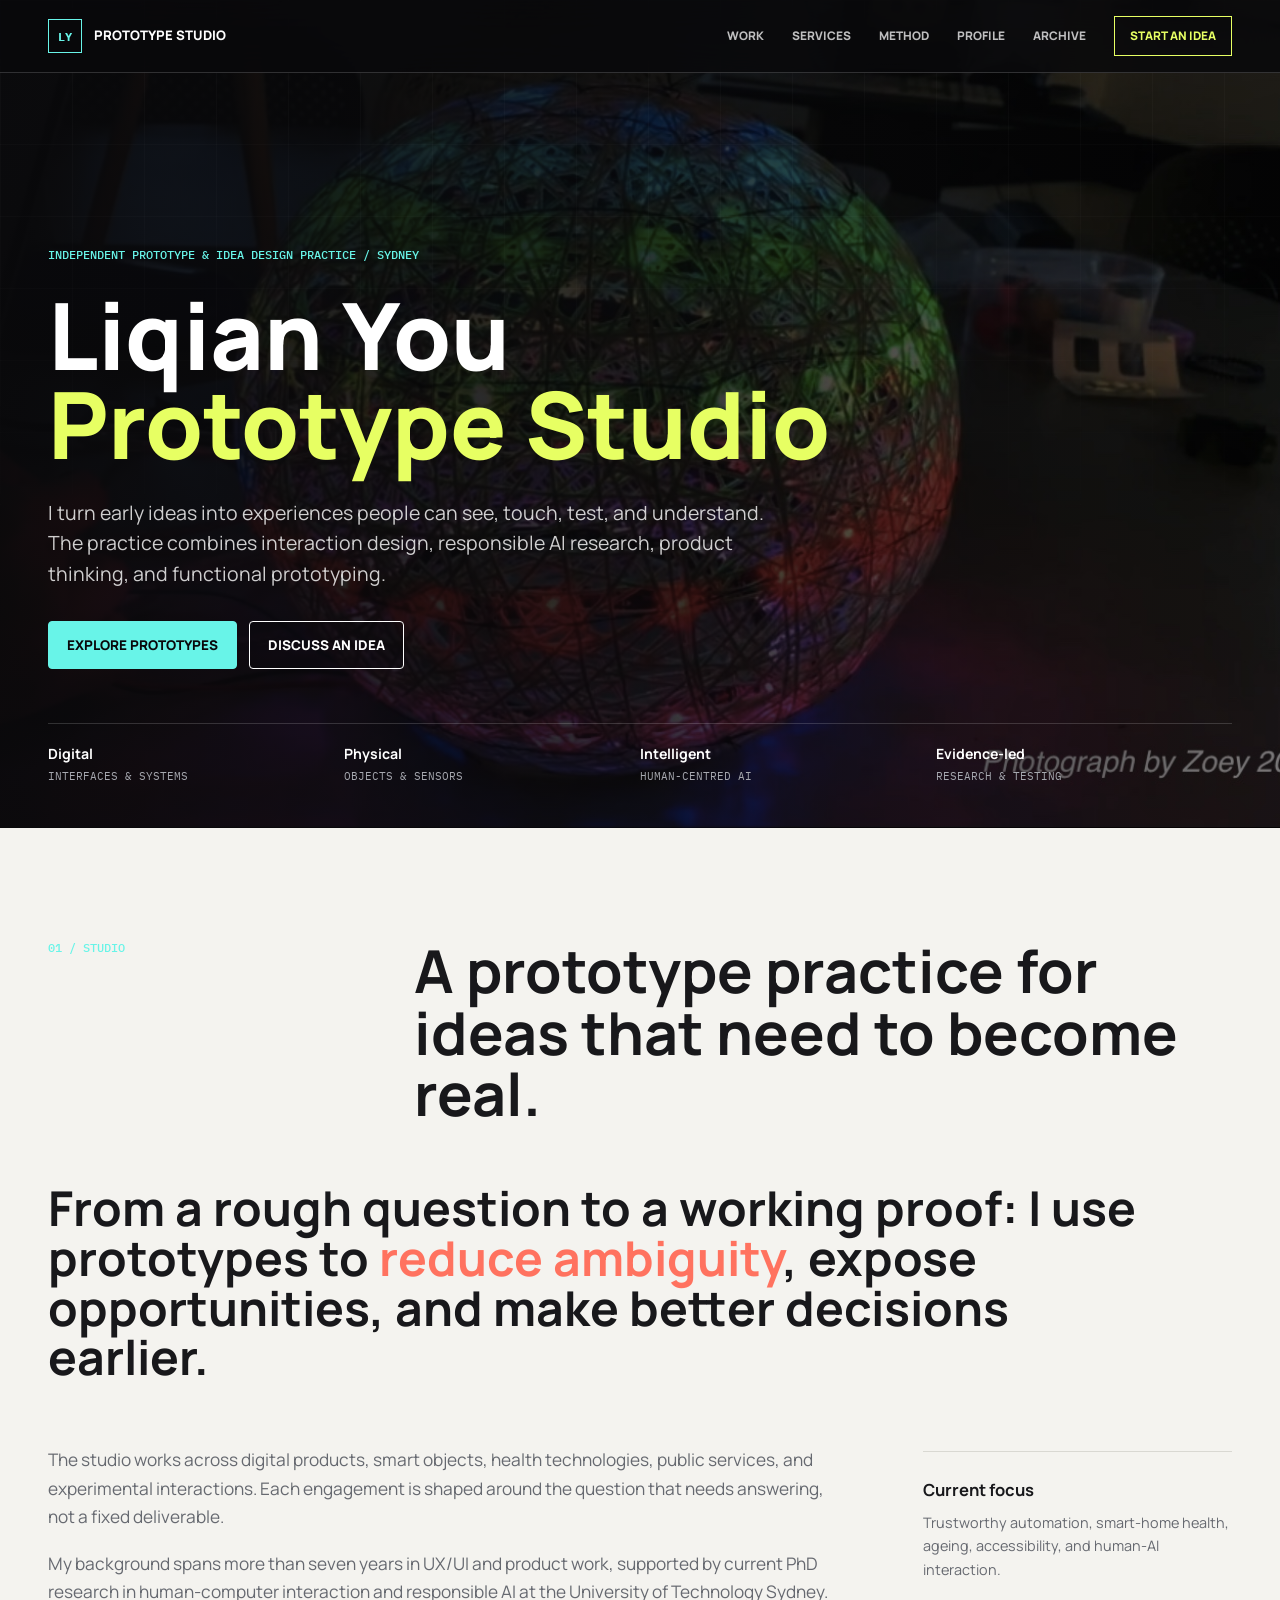
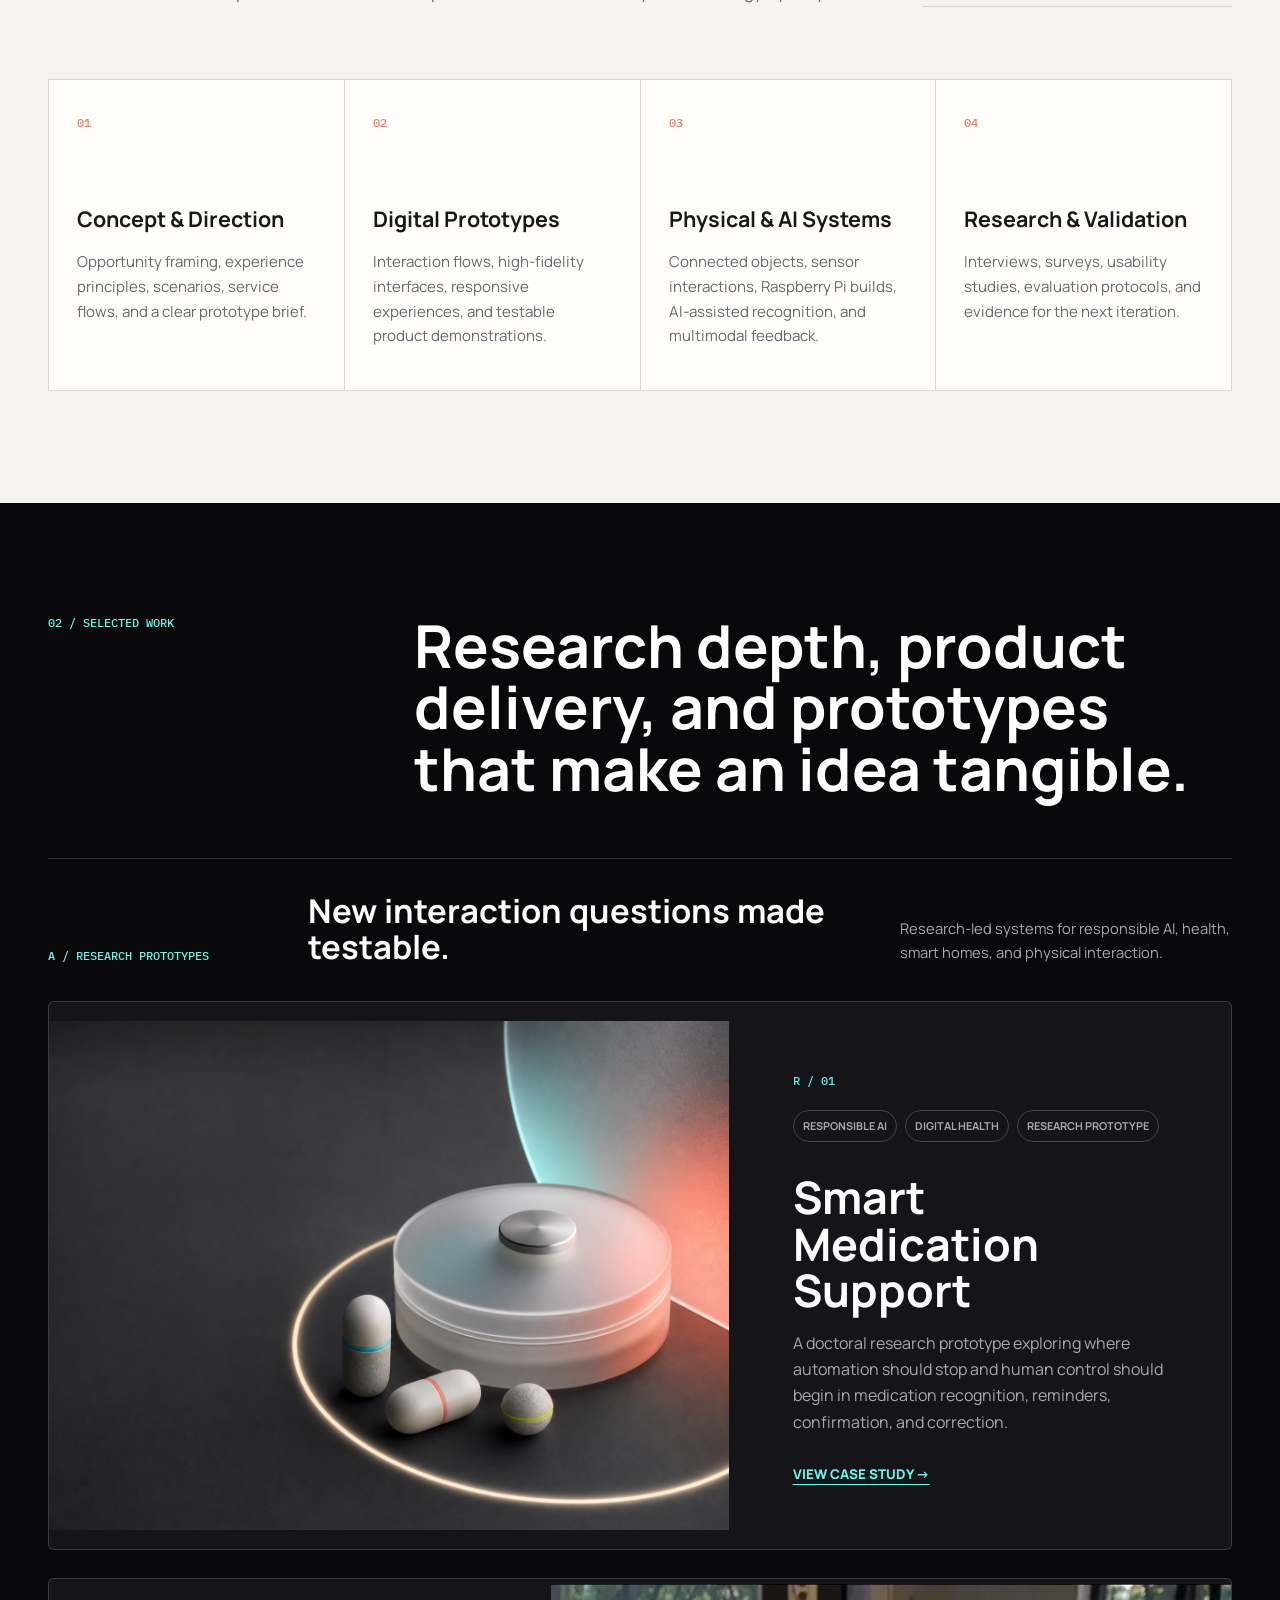
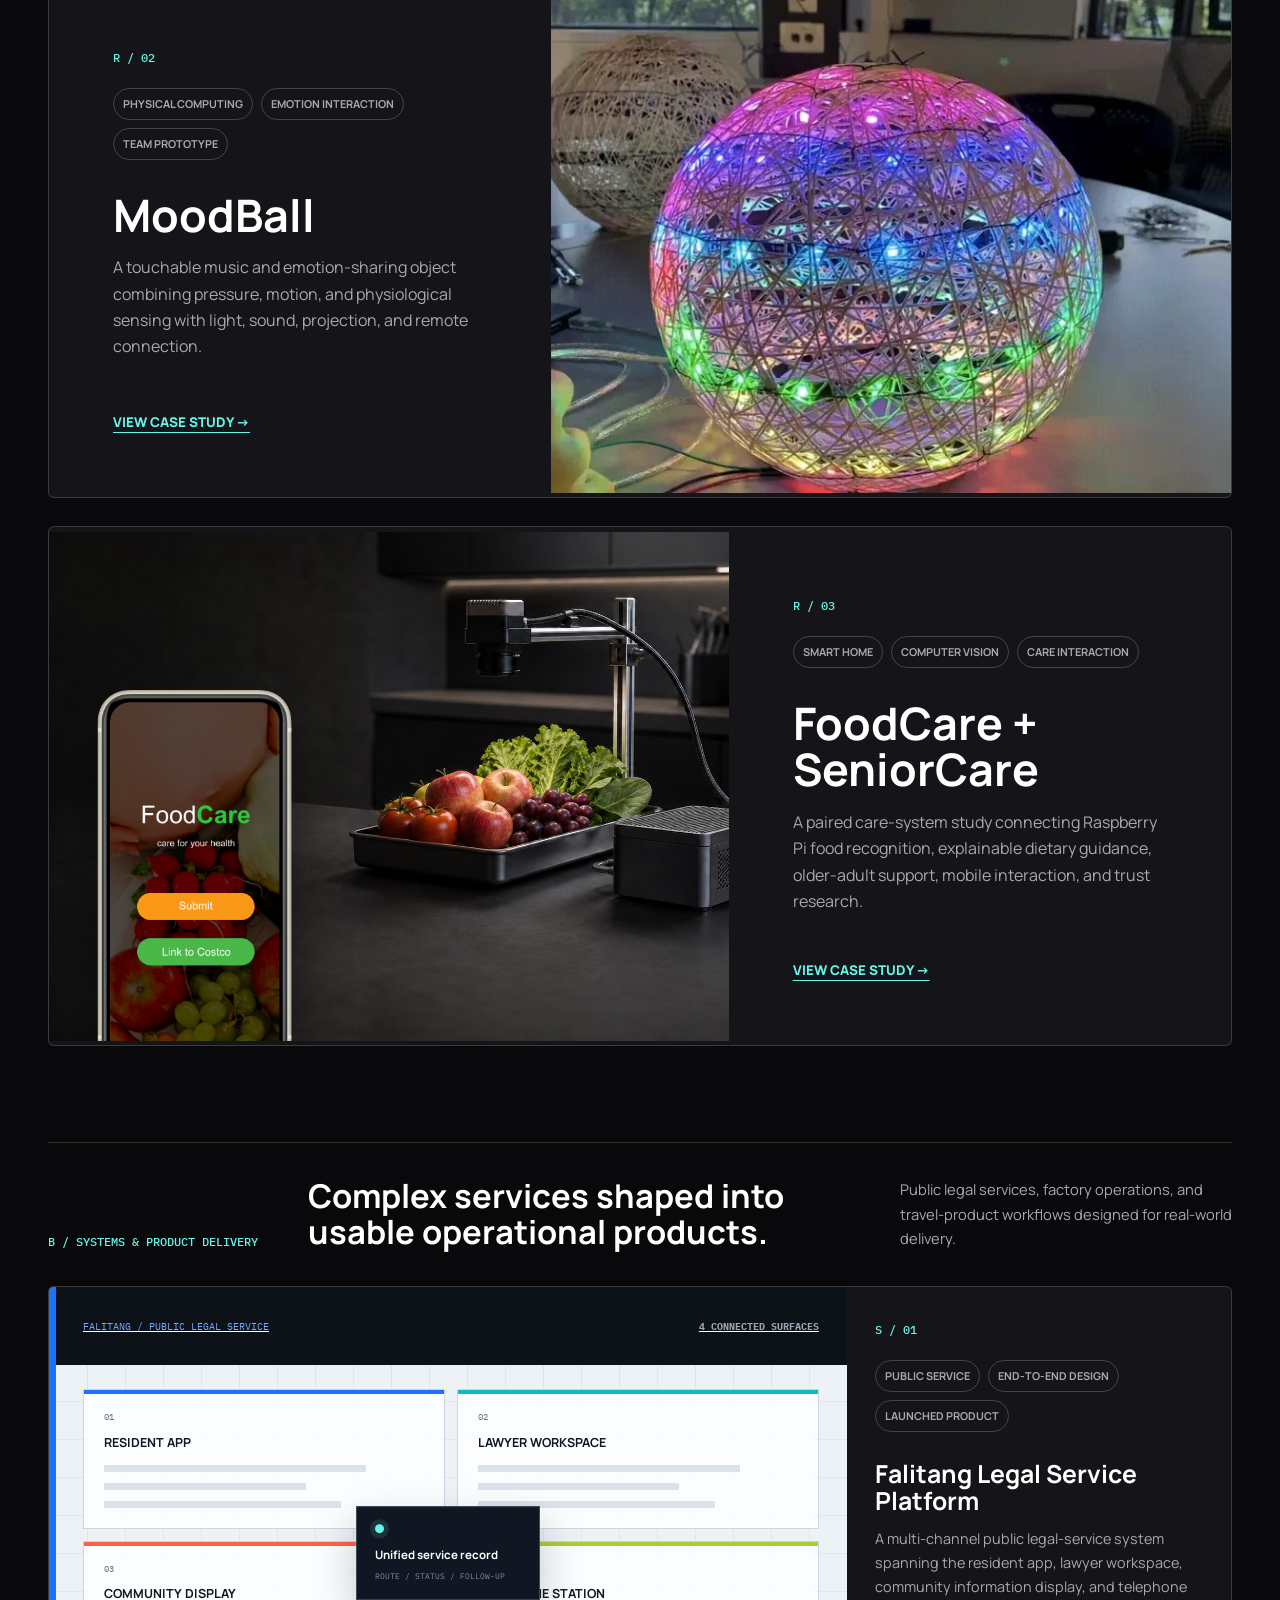
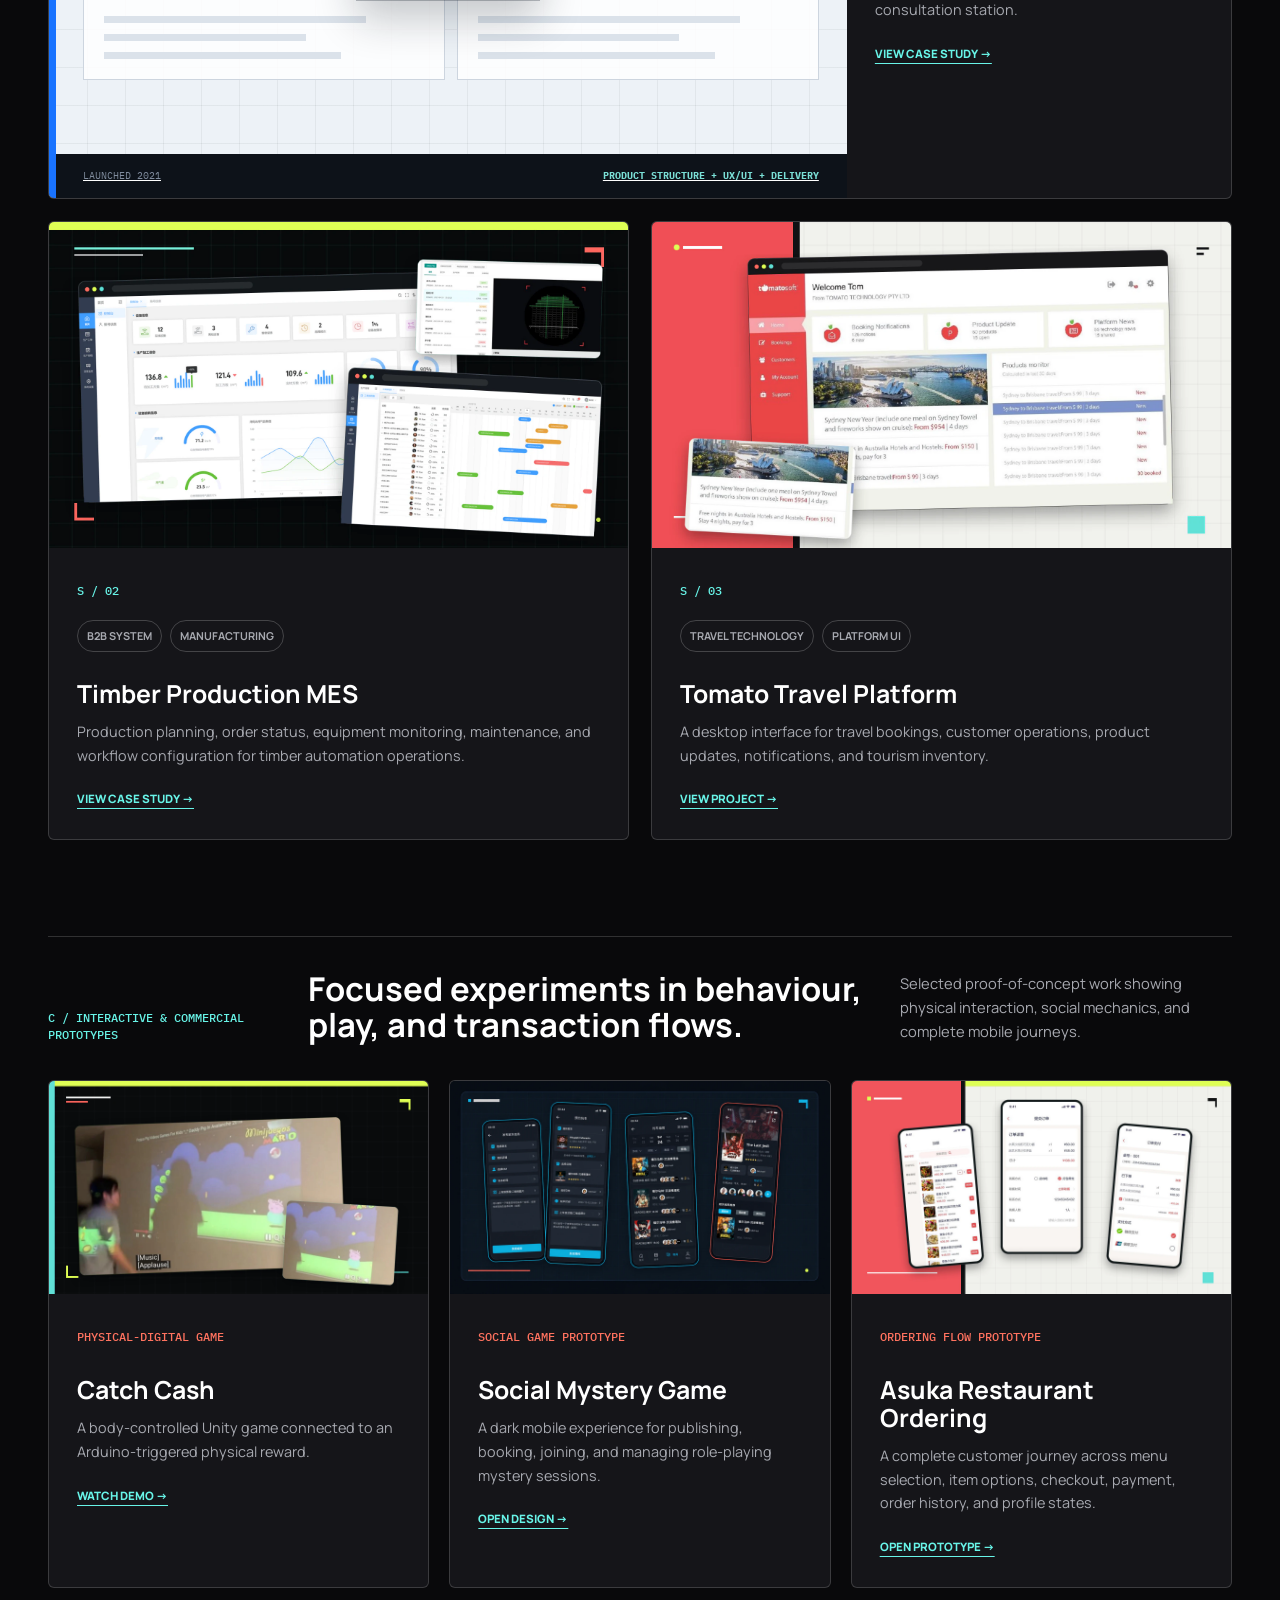
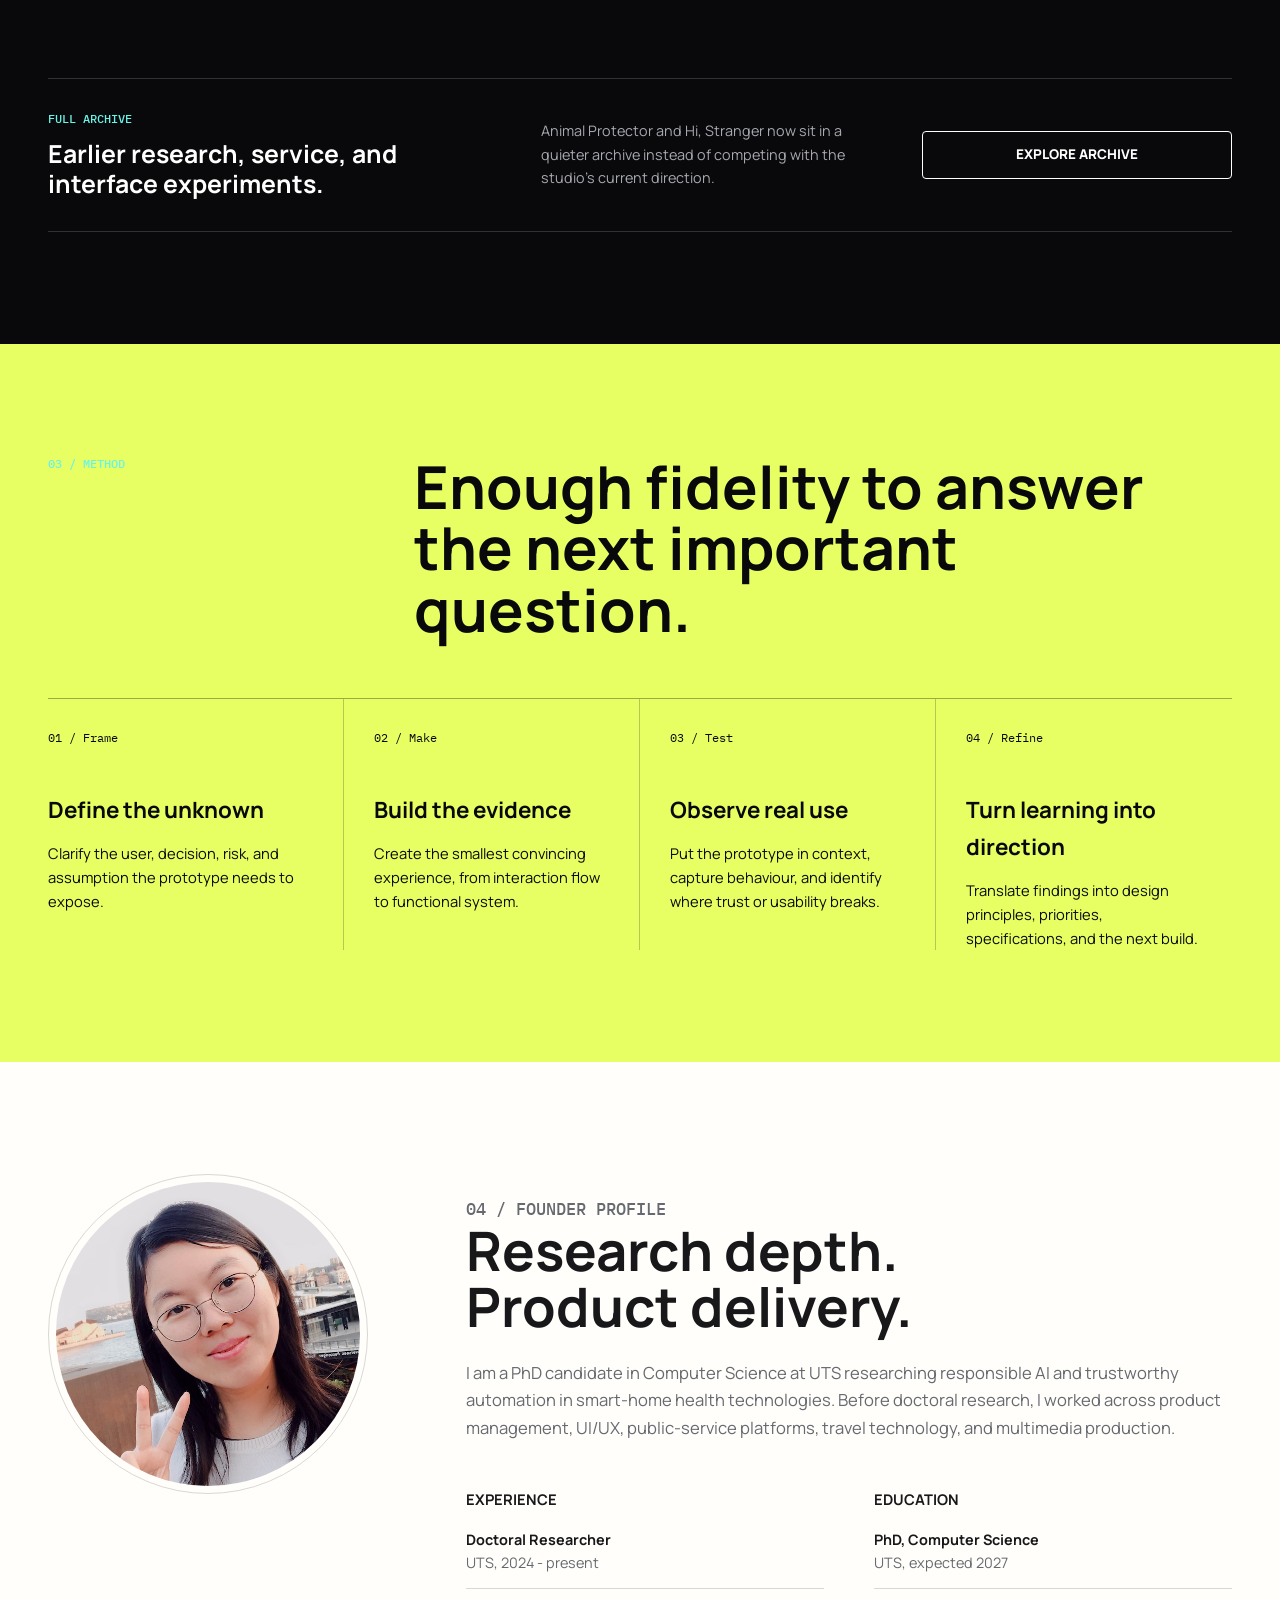
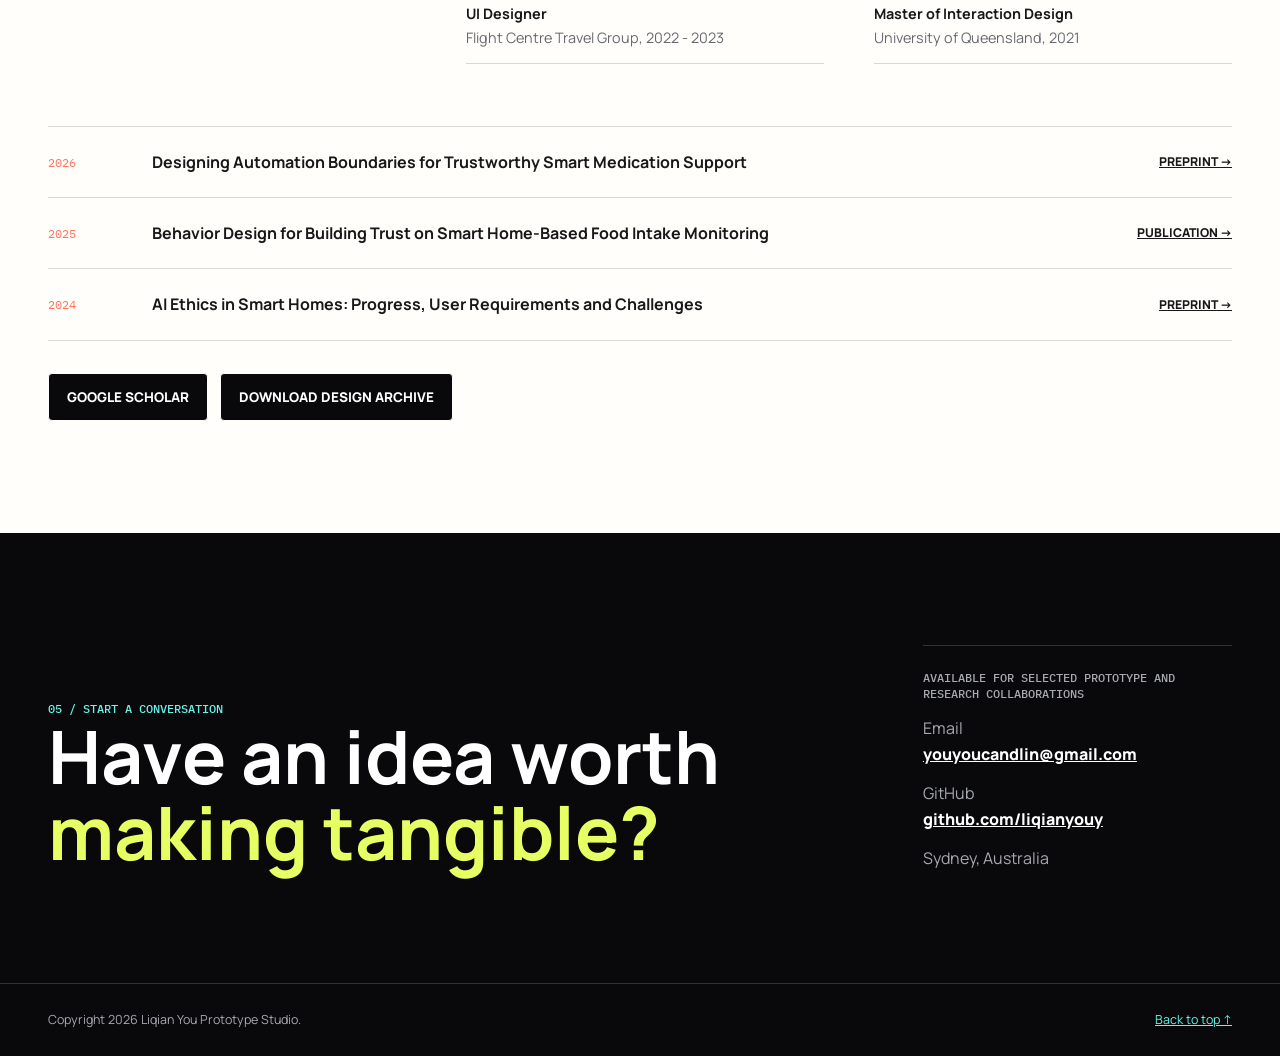
==== portfolio/index.html @ c46e82f2 "Refine Social Mystery mobile mockups" ====
<!doctype html>
<html lang="en">

<head>
    <meta charset="utf-8">
    <meta name="viewport" content="width=device-width, initial-scale=1">
    <meta name="description"
        content="Liqian You Prototype Studio turns early ideas into testable digital, physical, and AI-enabled experiences through research, interaction design, and functional prototyping.">
    <meta property="og:title" content="Liqian You Prototype Studio">
    <meta property="og:description"
        content="Independent prototype and idea design practice for digital products, smart objects, responsible AI, and human-centred systems.">
    <meta property="og:type" content="website">
    <meta property="og:image"
        content="https://liqianyouy.github.io/Homepage/portfolio/assets/images/moodball/hero.jpg">
    <link rel="canonical" href="https://liqianyouy.github.io/Homepage/portfolio/">
    <link rel="icon" href="assets/images/favicon-ly.png" type="image/png">
    <title>Liqian You Prototype Studio | Ideas Made Testable</title>
    <link rel="preconnect" href="https://fonts.googleapis.com">
    <link rel="preconnect" href="https://fonts.gstatic.com" crossorigin>
    <link
        href="https://fonts.googleapis.com/css2?family=IBM+Plex+Mono:wght@500&amp;family=Manrope:wght@400;600;700;800&amp;display=swap"
        rel="stylesheet">
    <link rel="stylesheet" href="assets/css/site.css">
</head>

<body>
    <a class="skip-link" href="#main-content">Skip to content</a>

    <nav class="site-nav" aria-label="Primary navigation">
        <div class="shell nav-inner">
            <a class="brand" href="#top" aria-label="Liqian You Prototype Studio home">
                <span class="brand-mark">LY</span>
                <span>Prototype Studio</span>
            </a>
            <div class="nav-links">
                <a href="#work">Work</a>
                <a href="#services">Services</a>
                <a href="#method">Method</a>
                <a href="#profile">Profile</a>
                <a href="archive/">Archive</a>
            </div>
            <a class="nav-cta" href="#contact">Start an idea</a>
        </div>
    </nav>

    <header class="studio-hero" id="top">
        <div class="shell hero-inner">
            <p class="mono-label">Independent prototype &amp; idea design practice / Sydney</p>
            <h1 class="hero-title">Liqian You<br><span>Prototype Studio</span></h1>
            <p class="hero-lede">
                I turn early ideas into experiences people can see, touch, test, and understand. The practice combines
                interaction design, responsible AI research, product thinking, and functional prototyping.
            </p>
            <div class="action-row">
                <a class="button button-primary" href="#work">Explore prototypes</a>
                <a class="button button-secondary" href="#contact">Discuss an idea</a>
            </div>
            <div class="hero-index" aria-label="Studio focus">
                <div>
                    <strong>Digital</strong>
                    <span>Interfaces &amp; systems</span>
                </div>
                <div>
                    <strong>Physical</strong>
                    <span>Objects &amp; sensors</span>
                </div>
                <div>
                    <strong>Intelligent</strong>
                    <span>Human-centred AI</span>
                </div>
                <div>
                    <strong>Evidence-led</strong>
                    <span>Research &amp; testing</span>
                </div>
            </div>
        </div>
    </header>

    <main id="main-content">
        <section class="section-band section-band--paper" id="services">
            <div class="shell">
                <div class="section-head">
                    <p class="section-index">01 / Studio</p>
                    <h2>A prototype practice for ideas that need to become real.</h2>
                </div>

                <p class="manifesto">
                    From a rough question to a working proof: I use prototypes to <em>reduce ambiguity</em>, expose
                    opportunities, and make better decisions earlier.
                </p>

                <div class="intro-grid">
                    <div class="intro-copy">
                        <p>
                            The studio works across digital products, smart objects, health technologies, public
                            services, and experimental interactions. Each engagement is shaped around the question that
                            needs answering, not a fixed deliverable.
                        </p>
                        <p>
                            My background spans more than seven years in UX/UI and product work, supported by current
                            PhD research in human-computer interaction and responsible AI at the University of
                            Technology Sydney.
                        </p>
                    </div>
                    <aside class="studio-note">
                        <strong>Current focus</strong>
                        <span>Trustworthy automation, smart-home health, ageing, accessibility, and human-AI
                            interaction.</span>
                    </aside>
                </div>

                <div class="service-grid">
                    <article>
                        <span class="project-number">01</span>
                        <h3>Concept &amp; Direction</h3>
                        <p>Opportunity framing, experience principles, scenarios, service flows, and a clear prototype
                            brief.</p>
                    </article>
                    <article>
                        <span class="project-number">02</span>
                        <h3>Digital Prototypes</h3>
                        <p>Interaction flows, high-fidelity interfaces, responsive experiences, and testable product
                            demonstrations.</p>
                    </article>
                    <article>
                        <span class="project-number">03</span>
                        <h3>Physical &amp; AI Systems</h3>
                        <p>Connected objects, sensor interactions, Raspberry Pi builds, AI-assisted recognition, and
                            multimodal feedback.</p>
                    </article>
                    <article>
                        <span class="project-number">04</span>
                        <h3>Research &amp; Validation</h3>
                        <p>Interviews, surveys, usability studies, evaluation protocols, and evidence for the next
                            iteration.</p>
                    </article>
                </div>
            </div>
        </section>

        <section class="section-band section-band--dark" id="work">
            <div class="shell">
                <div class="section-head">
                    <p class="section-index">02 / Selected work</p>
                    <h2>Research depth, product delivery, and prototypes that make an idea tangible.</h2>
                </div>

                <section class="work-collection" aria-labelledby="research-prototypes-title">
                    <div class="collection-head">
                        <p class="section-index">A / Research prototypes</p>
                        <h3 id="research-prototypes-title">New interaction questions made testable.</h3>
                        <p>Research-led systems for responsible AI, health, smart homes, and physical interaction.</p>
                    </div>

                    <div class="project-stack">
                        <article class="featured-project">
                            <div class="project-media">
                                <img src="assets/images/smart-medication/concept-cover.jpg"
                                    alt="Abstract concept visual for trustworthy medication support" loading="lazy"
                                    decoding="async">
                            </div>
                            <div class="project-copy">
                                <div>
                                    <span class="project-number">R / 01</span>
                                    <div class="project-tags">
                                        <span>Responsible AI</span>
                                        <span>Digital health</span>
                                        <span>Research prototype</span>
                                    </div>
                                    <h3>Smart Medication Support</h3>
                                    <p>
                                        A doctoral research prototype exploring where automation should stop and human
                                        control should begin in medication recognition, reminders, confirmation, and
                                        correction.
                                    </p>
                                </div>
                                <a class="text-link" href="projects/smart-medication/">View case study &rarr;</a>
                            </div>
                        </article>

                        <article class="featured-project">
                            <div class="project-media">
                                <picture>
                                    <source media="(prefers-reduced-motion: no-preference)"
                                        srcset="assets/images/moodball/hero-motion.webp" type="image/webp">
                                    <img src="assets/images/moodball/hero.jpg"
                                        alt="MoodBall physical prototype illuminated with coloured lights"
                                        loading="lazy" decoding="async">
                                </picture>
                            </div>
                            <div class="project-copy">
                                <div>
                                    <span class="project-number">R / 02</span>
                                    <div class="project-tags">
                                        <span>Physical computing</span>
                                        <span>Emotion interaction</span>
                                        <span>Team prototype</span>
                                    </div>
                                    <h3>MoodBall</h3>
                                    <p>
                                        A touchable music and emotion-sharing object combining pressure, motion, and
                                        physiological sensing with light, sound, projection, and remote connection.
                                    </p>
                                </div>
                                <a class="text-link" href="projects/moodball/">View case study &rarr;</a>
                            </div>
                        </article>

                        <article class="featured-project">
                            <div class="project-media project-media--foodcare">
                                <img class="project-cover" src="assets/images/foodcare/hero-banner.jpg"
                                    alt="FoodCare camera and produce-recognition prototype" loading="lazy"
                                    decoding="async">
                                <img class="project-ui-preview" src="assets/images/foodcare/mobile-prototype.png"
                                    alt="FoodCare mobile application interface" loading="lazy" decoding="async">
                            </div>
                            <div class="project-copy">
                                <div>
                                    <span class="project-number">R / 03</span>
                                    <div class="project-tags">
                                        <span>Smart home</span>
                                        <span>Computer vision</span>
                                        <span>Care interaction</span>
                                    </div>
                                    <h3>FoodCare + SeniorCare</h3>
                                    <p>
                                        A paired care-system study connecting Raspberry Pi food recognition,
                                        explainable dietary guidance, older-adult support, mobile interaction, and
                                        trust research.
                                    </p>
                                </div>
                                <a class="text-link" href="projects/foodcare/">View case study &rarr;</a>
                            </div>
                        </article>
                    </div>
                </section>

                <section class="work-collection" aria-labelledby="systems-title">
                    <div class="collection-head">
                        <p class="section-index">B / Systems &amp; product delivery</p>
                        <h3 id="systems-title">Complex services shaped into usable operational products.</h3>
                        <p>Public legal services, factory operations, and travel-product workflows designed for
                            real-world delivery.</p>
                    </div>

                    <div class="systems-grid">
                        <article class="system-card system-card--lead">
                            <a class="system-media" href="projects/falitang/">
                                <div class="falitang-cover-art" aria-hidden="true">
                                    <div class="falitang-cover-art__head">
                                        <span>FALITANG / PUBLIC LEGAL SERVICE</span>
                                        <strong>4 CONNECTED SURFACES</strong>
                                    </div>
                                    <div class="falitang-cover-art__hub">
                                        <i></i>
                                        <strong>Unified service record</strong>
                                        <span>ROUTE / STATUS / FOLLOW-UP</span>
                                    </div>
                                    <div class="falitang-cover-art__grid">
                                        <div><span>01</span><strong>Resident app</strong><i></i><i></i><i></i></div>
                                        <div><span>02</span><strong>Lawyer workspace</strong><i></i><i></i><i></i></div>
                                        <div><span>03</span><strong>Community display</strong><i></i><i></i><i></i>
                                        </div>
                                        <div><span>04</span><strong>Telephone station</strong><i></i><i></i><i></i>
                                        </div>
                                    </div>
                                    <div class="falitang-cover-art__foot">
                                        <span>LAUNCHED 2021</span>
                                        <strong>PRODUCT STRUCTURE + UX/UI + DELIVERY</strong>
                                    </div>
                                </div>
                            </a>
                            <div class="system-copy-block">
                                <span class="project-number">S / 01</span>
                                <div class="project-tags">
                                    <span>Public service</span>
                                    <span>End-to-end design</span>
                                    <span>Launched product</span>
                                </div>
                                <h4>Falitang Legal Service Platform</h4>
                                <p>
                                    A multi-channel public legal-service system spanning the resident app, lawyer
                                    workspace, community information display, and telephone consultation station.
                                </p>
                                <a class="text-link" href="projects/falitang/">View case study &rarr;</a>
                            </div>
                        </article>

                        <article class="system-card">
                            <a class="system-media" href="projects/mes/">
                                <img src="assets/images/projects/mes/cover.webp"
                                    alt="Timber manufacturing MES dashboard, equipment monitoring, and production scheduling interfaces"
                                    loading="lazy"
                                    decoding="async">
                            </a>
                            <div class="system-copy-block">
                                <span class="project-number">S / 02</span>
                                <div class="project-tags">
                                    <span>B2B system</span>
                                    <span>Manufacturing</span>
                                </div>
                                <h4>Timber Production MES</h4>
                                <p>Production planning, order status, equipment monitoring, maintenance, and workflow
                                    configuration for timber automation operations.</p>
                                <a class="text-link" href="projects/mes/">View case study &rarr;</a>
                            </div>
                        </article>

                        <article class="system-card">
                            <a class="system-media" href="projects/tomato-travel/">
                                <img src="assets/images/projects/tomato-travel/cover.webp"
                                    alt="Tomato Travel booking and product operations dashboard arranged in a desktop browser composition"
                                    loading="lazy"
                                    decoding="async">
                            </a>
                            <div class="system-copy-block">
                                <span class="project-number">S / 03</span>
                                <div class="project-tags">
                                    <span>Travel technology</span>
                                    <span>Platform UI</span>
                                </div>
                                <h4>Tomato Travel Platform</h4>
                                <p>A desktop interface for travel bookings, customer operations, product updates,
                                    notifications, and tourism inventory.</p>
                                <a class="text-link" href="projects/tomato-travel/">View project &rarr;</a>
                            </div>
                        </article>
                    </div>
                </section>

                <section class="work-collection" aria-labelledby="interactive-title">
                    <div class="collection-head">
                        <p class="section-index">C / Interactive &amp; commercial prototypes</p>
                        <h3 id="interactive-title">Focused experiments in behaviour, play, and transaction flows.</h3>
                        <p>Selected proof-of-concept work showing physical interaction, social mechanics, and complete
                            mobile journeys.</p>
                    </div>

                    <div class="prototype-grid">
                        <article class="prototype-card">
                            <a class="prototype-media" href="https://www.youtube.com/watch?v=dLix0WGiJeo">
                                <img src="assets/images/projects/catch-cash/cover.webp"
                                    alt="A participant controlling the Catch Cash Unity game, paired with a close view of the gameplay"
                                    loading="lazy" decoding="async">
                            </a>
                            <div class="prototype-copy">
                                <span class="archive-type">Physical-digital game</span>
                                <h4>Catch Cash</h4>
                                <p>A body-controlled Unity game connected to an Arduino-triggered physical reward.</p>
                                <a class="text-link" href="https://www.youtube.com/watch?v=dLix0WGiJeo">Watch demo
                                    &rarr;</a>
                            </div>
                        </article>

                        <article class="prototype-card">
                            <a class="prototype-media"
                                href="https://www.figma.com/design/D6zEKKLCxQsrzvKYmE5o3z/%E5%89%A7%E6%9C%AC%E6%9D%80">
                                <img src="assets/images/projects/social-mystery/cover-v2.webp"
                                    alt="Four consistently proportioned Social Mystery Game mobile screens for publishing, booking, browsing, and viewing sessions"
                                    loading="lazy" decoding="async">
                            </a>
                            <div class="prototype-copy">
                                <span class="archive-type">Social game prototype</span>
                                <h4>Social Mystery Game</h4>
                                <p>A dark mobile experience for publishing, booking, joining, and managing
                                    role-playing mystery sessions.</p>
                                <a class="text-link"
                                    href="https://www.figma.com/design/D6zEKKLCxQsrzvKYmE5o3z/%E5%89%A7%E6%9C%AC%E6%9D%80">Open
                                    design &rarr;</a>
                            </div>
                        </article>

                        <article class="prototype-card">
                            <a class="prototype-media"
                                href="https://www.figma.com/proto/7NrC0nYaoL0v9V8Sfgbuim/Asuka--Copy-?node-id=0-1">
                                <img src="assets/images/projects/asuka/cover.webp"
                                    alt="Asuka restaurant mobile journey across menu selection, checkout, and payment"
                                    loading="lazy" decoding="async">
                            </a>
                            <div class="prototype-copy">
                                <span class="archive-type">Ordering flow prototype</span>
                                <h4>Asuka Restaurant Ordering</h4>
                                <p>A complete customer journey across menu selection, item options, checkout, payment,
                                    order history, and profile states.</p>
                                <a class="text-link"
                                    href="https://www.figma.com/proto/7NrC0nYaoL0v9V8Sfgbuim/Asuka--Copy-?node-id=0-1">Open
                                    prototype &rarr;</a>
                            </div>
                        </article>
                    </div>
                </section>

                <div class="archive-callout">
                    <div>
                        <p class="section-index">Full archive</p>
                        <h3>Earlier research, service, and interface experiments.</h3>
                    </div>
                    <p>Animal Protector and Hi, Stranger now sit in a quieter archive instead of competing with the
                        studio's current direction.</p>
                    <a class="button button-secondary" href="archive/">Explore archive</a>
                </div>
            </div>
        </section>

        <section class="section-band section-band--acid" id="method">
            <div class="shell">
                <div class="section-head">
                    <p class="section-index">03 / Method</p>
                    <h2>Enough fidelity to answer the next important question.</h2>
                </div>

                <div class="process-grid">
                    <article>
                        <span>01 / Frame</span>
                        <h3>Define the unknown</h3>
                        <p>Clarify the user, decision, risk, and assumption the prototype needs to expose.</p>
                    </article>
                    <article>
                        <span>02 / Make</span>
                        <h3>Build the evidence</h3>
                        <p>Create the smallest convincing experience, from interaction flow to functional system.</p>
                    </article>
                    <article>
                        <span>03 / Test</span>
                        <h3>Observe real use</h3>
                        <p>Put the prototype in context, capture behaviour, and identify where trust or usability
                            breaks.</p>
                    </article>
                    <article>
                        <span>04 / Refine</span>
                        <h3>Turn learning into direction</h3>
                        <p>Translate findings into design principles, priorities, specifications, and the next build.</p>
                    </article>
                </div>
            </div>
        </section>

        <section class="section-band section-band--white" id="profile">
            <div class="shell">
                <div class="profile-grid">
                    <a class="profile-portrait" href="https://hcai-lab.org/team.html"
                        aria-label="View Liqian You on the HCAI Lab team page">
                        <img src="assets/images/portrait-lab.jpg" alt="Portrait of Liqian You" loading="lazy"
                            decoding="async">
                    </a>
                    <div class="profile-copy">
                        <p class="section-index">04 / Founder profile</p>
                        <h2>Research depth.<br>Product delivery.</h2>
                        <p>
                            I am a PhD candidate in Computer Science at UTS researching responsible AI and trustworthy
                            automation in smart-home health technologies. Before doctoral research, I worked across
                            product management, UI/UX, public-service platforms, travel technology, and multimedia
                            production.
                        </p>

                        <div class="profile-lists">
                            <div>
                                <h3>Experience</h3>
                                <ul>
                                    <li><strong>Doctoral Researcher</strong>UTS, 2024 - present</li>
                                    <li><strong>UI Designer</strong>Flight Centre Travel Group, 2022 - 2023</li>
                                </ul>
                            </div>
                            <div>
                                <h3>Education</h3>
                                <ul>
                                    <li><strong>PhD, Computer Science</strong>UTS, expected 2027</li>
                                    <li><strong>Master of Interaction Design</strong>University of Queensland, 2021</li>
                                </ul>
                            </div>
                        </div>
                    </div>
                </div>

                <div class="publication-strip" aria-label="Selected research outputs">
                    <article>
                        <span>2026</span>
                        <h3>Designing Automation Boundaries for Trustworthy Smart Medication Support</h3>
                        <a href="https://arxiv.org/abs/2606.28777">Preprint &rarr;</a>
                    </article>
                    <article>
                        <span>2025</span>
                        <h3>Behavior Design for Building Trust on Smart Home-Based Food Intake Monitoring</h3>
                        <a href="https://doi.org/10.1007/978-3-031-99965-9_3">Publication &rarr;</a>
                    </article>
                    <article>
                        <span>2024</span>
                        <h3>AI Ethics in Smart Homes: Progress, User Requirements and Challenges</h3>
                        <a href="https://arxiv.org/abs/2412.09813">Preprint &rarr;</a>
                    </article>
                </div>

                <div class="action-row">
                    <a class="button button-dark"
                        href="https://scholar.google.com.au/citations?user=iT1f0F8AAAAJ">Google Scholar</a>
                    <a class="button button-dark" href="assets/documents/design-archive.pdf">Download design archive</a>
                </div>
            </div>
        </section>

        <section class="section-band contact-band" id="contact">
            <div class="shell contact-grid">
                <div>
                    <p class="section-index">05 / Start a conversation</p>
                    <h2 class="contact-title">Have an idea worth <span>making tangible?</span></h2>
                </div>
                <div class="contact-details">
                    <p class="status-label">Available for selected prototype and research collaborations</p>
                    <p>Email<br><a href="mailto:youyoucandlin@gmail.com">youyoucandlin@gmail.com</a></p>
                    <p>GitHub<br><a href="https://github.com/liqianyouy">github.com/liqianyouy</a></p>
                    <p>Sydney, Australia</p>
                </div>
            </div>
        </section>
    </main>

    <footer class="site-footer">
        <div class="shell footer-inner">
            <p>Copyright 2026 Liqian You Prototype Studio.</p>
            <a href="#top">Back to top &uarr;</a>
        </div>
    </footer>
</body>

</html>
---- portfolio/assets/css/site.css ----
:root {
    --ink: #09090b;
    --ink-soft: #151519;
    --paper: #f4f3ef;
    --paper-bright: #fffefa;
    --white: #ffffff;
    --text: #18181b;
    --muted: #666970;
    --muted-dark: #a7a9b0;
    --line: #d9d8d2;
    --line-dark: rgba(255, 255, 255, 0.16);
    --cyan: #68f4e8;
    --acid: #e7ff63;
    --coral: #ff725f;
    --content: 1280px;
}

* {
    box-sizing: border-box;
}

html {
    scroll-behavior: smooth;
}

body {
    margin: 0;
    color: var(--text);
    background: var(--paper);
    font-family: "Manrope", Arial, sans-serif;
    font-size: 16px;
    line-height: 1.65;
}

body.project-body {
    background: var(--ink);
}

img,
video,
iframe {
    display: block;
    max-width: 100%;
}

img {
    height: auto;
}

a {
    color: inherit;
}

button,
input,
textarea {
    font: inherit;
}

::selection {
    color: var(--ink);
    background: var(--cyan);
}

.skip-link {
    position: fixed;
    top: -64px;
    left: 20px;
    z-index: 100;
    padding: 11px 16px;
    color: var(--ink);
    background: var(--acid);
    font-weight: 800;
    text-decoration: none;
}

.skip-link:focus {
    top: 16px;
}

.shell {
    width: min(var(--content), calc(100% - 96px));
    margin: 0 auto;
}

.site-nav {
    position: fixed;
    top: 0;
    left: 0;
    z-index: 30;
    width: 100%;
    color: var(--white);
    background: rgba(9, 9, 11, 0.84);
    border-bottom: 1px solid var(--line-dark);
    backdrop-filter: blur(18px);
}

.nav-inner {
    display: flex;
    align-items: center;
    justify-content: space-between;
    gap: 28px;
    min-height: 72px;
}

.brand {
    display: inline-flex;
    align-items: center;
    gap: 12px;
    flex: 0 0 auto;
    color: var(--white);
    font-size: 0.82rem;
    font-weight: 800;
    text-decoration: none;
    text-transform: uppercase;
}

.brand-mark {
    display: grid;
    place-items: center;
    width: 34px;
    height: 34px;
    border: 1px solid var(--cyan);
    color: var(--cyan);
    font-family: "IBM Plex Mono", monospace;
    font-size: 0.72rem;
}

.nav-links {
    display: flex;
    align-items: center;
    justify-content: center;
    gap: 28px;
    margin-left: auto;
}

.nav-links a,
.nav-cta {
    color: rgba(255, 255, 255, 0.74);
    font-size: 0.74rem;
    font-weight: 800;
    text-decoration: none;
    text-transform: uppercase;
}

.nav-links a:hover,
.nav-links a:focus-visible {
    color: var(--cyan);
}

.nav-cta {
    display: inline-flex;
    align-items: center;
    justify-content: center;
    min-height: 40px;
    padding: 9px 15px;
    border: 1px solid var(--acid);
    color: var(--acid);
}

.nav-cta:hover,
.nav-cta:focus-visible {
    color: var(--ink);
    background: var(--acid);
}

.studio-hero,
.case-hero {
    position: relative;
    isolation: isolate;
    overflow: hidden;
    color: var(--white);
    background-color: var(--ink);
    background-position: center;
    background-size: cover;
}

.studio-hero {
    min-height: 92svh;
    background-image:
        linear-gradient(90deg, rgba(9, 9, 11, 0.94) 0%, rgba(9, 9, 11, 0.72) 48%, rgba(9, 9, 11, 0.22) 100%),
        url("../images/moodball/hero.jpg");
}

.studio-hero::after,
.case-hero::after {
    position: absolute;
    inset: 0;
    z-index: -1;
    background-image:
        linear-gradient(rgba(255, 255, 255, 0.055) 1px, transparent 1px),
        linear-gradient(90deg, rgba(255, 255, 255, 0.055) 1px, transparent 1px);
    background-size: 72px 72px;
    content: "";
    mask-image: linear-gradient(to bottom, rgba(0, 0, 0, 0.5), transparent 76%);
}

.hero-inner {
    display: flex;
    flex-direction: column;
    justify-content: flex-end;
    min-height: 92svh;
    padding-top: 140px;
    padding-bottom: 42px;
}

.mono-label,
.section-index,
.project-number,
.case-kicker,
.case-meta dt,
.caption,
.status-label,
.archive-type {
    margin: 0;
    font-family: "IBM Plex Mono", monospace;
    font-size: 0.74rem;
    font-weight: 500;
    line-height: 1.4;
    text-transform: uppercase;
}

.mono-label,
.section-index,
.case-kicker {
    color: var(--cyan);
}

.hero-title {
    max-width: 980px;
    margin: 26px 0 0;
    font-size: 5.8rem;
    font-weight: 800;
    line-height: 0.96;
}

.hero-title span {
    color: var(--acid);
}

.hero-lede {
    max-width: 720px;
    margin: 30px 0 0;
    color: rgba(255, 255, 255, 0.8);
    font-size: 1.22rem;
    line-height: 1.55;
}

.action-row {
    display: flex;
    flex-wrap: wrap;
    gap: 12px;
    margin-top: 32px;
}

.button {
    display: inline-flex;
    align-items: center;
    justify-content: center;
    min-height: 48px;
    padding: 11px 18px;
    border: 1px solid currentColor;
    border-radius: 4px;
    font-size: 0.84rem;
    font-weight: 800;
    text-decoration: none;
    text-transform: uppercase;
    transition: color 160ms ease, background 160ms ease, transform 160ms ease;
}

.button:hover,
.button:focus-visible {
    transform: translateY(-2px);
}

.button-primary {
    border-color: var(--cyan);
    color: var(--ink);
    background: var(--cyan);
}

.button-secondary {
    color: var(--white);
    background: rgba(9, 9, 11, 0.38);
}

.button-dark {
    color: var(--white);
    background: var(--ink);
}

.button-acid {
    border-color: var(--acid);
    color: var(--ink);
    background: var(--acid);
}

.hero-index {
    display: grid;
    grid-template-columns: repeat(4, minmax(0, 1fr));
    margin-top: 54px;
    border-top: 1px solid var(--line-dark);
}

.hero-index div {
    min-width: 0;
    padding: 18px 20px 0 0;
}

.hero-index strong,
.hero-index span {
    display: block;
}

.hero-index strong {
    color: var(--white);
    font-size: 0.88rem;
}

.hero-index span {
    margin-top: 3px;
    color: var(--muted-dark);
    font-family: "IBM Plex Mono", monospace;
    font-size: 0.68rem;
    text-transform: uppercase;
}

.section-band,
.case-section {
    padding: 112px 0;
}

.section-band--paper,
.case-section--paper {
    background: var(--paper);
}

.section-band--white,
.case-section--white {
    background: var(--paper-bright);
}

.section-band--dark,
.case-section--dark {
    color: var(--white);
    background: var(--ink);
}

.section-band--acid {
    color: var(--ink);
    background: var(--acid);
}

.section-head {
    display: grid;
    grid-template-columns: minmax(120px, 0.28fr) minmax(0, 0.72fr);
    gap: 48px;
    align-items: start;
    margin-bottom: 58px;
}

.section-head h2,
.manifesto,
.contact-title {
    margin: 0;
    font-weight: 700;
    line-height: 1.04;
}

.section-head h2 {
    max-width: 900px;
    font-size: 3.7rem;
}

.manifesto {
    max-width: 1100px;
    font-size: 3rem;
}

.manifesto em {
    color: var(--coral);
    font-style: normal;
}

.intro-grid {
    display: grid;
    grid-template-columns: minmax(0, 0.72fr) minmax(280px, 0.28fr);
    gap: 80px;
    align-items: end;
    margin-top: 64px;
}

.intro-copy {
    max-width: 780px;
    color: var(--muted);
    font-size: 1.08rem;
}

.intro-copy p {
    margin: 0;
}

.intro-copy p + p {
    margin-top: 18px;
}

.studio-note {
    padding: 24px 0;
    border-top: 1px solid var(--line);
    border-bottom: 1px solid var(--line);
}

.studio-note strong {
    display: block;
    color: var(--text);
    font-size: 1.04rem;
}

.studio-note span {
    display: block;
    margin-top: 7px;
    color: var(--muted);
    font-size: 0.9rem;
}

.service-grid {
    display: grid;
    grid-template-columns: repeat(4, minmax(0, 1fr));
    gap: 1px;
    margin-top: 72px;
    border: 1px solid var(--line);
    background: var(--line);
}

.service-grid article {
    min-height: 310px;
    padding: 28px;
    background: var(--paper-bright);
}

.service-grid .project-number {
    color: var(--coral);
}

.service-grid h3 {
    margin: 72px 0 18px;
    font-size: 1.34rem;
    line-height: 1.2;
}

.service-grid p {
    margin: 0;
    color: var(--muted);
    font-size: 0.94rem;
}

.project-stack {
    display: grid;
    gap: 28px;
}

.featured-project {
    display: grid;
    grid-template-columns: minmax(0, 1.15fr) minmax(340px, 0.85fr);
    min-height: 520px;
    overflow: hidden;
    border: 1px solid var(--line-dark);
    border-radius: 6px;
    background: var(--ink-soft);
}

.featured-project:nth-child(even) {
    grid-template-columns: minmax(340px, 0.85fr) minmax(0, 1.15fr);
}

.featured-project:nth-child(even) .project-media {
    order: 2;
}

.project-media {
    align-self: center;
    width: 100%;
    min-height: 0;
    aspect-ratio: 4 / 3;
    background: #1c1c21;
}

.project-media img {
    width: 100%;
    height: 100%;
    object-fit: cover;
}

.project-media picture {
    display: block;
    width: 100%;
    height: 100%;
}

.project-media--foodcare {
    position: relative;
    overflow: hidden;
}

.project-media--foodcare .project-cover {
    object-position: 62% center;
}

.project-media--foodcare::after {
    position: absolute;
    inset: 0;
    z-index: 1;
    background: linear-gradient(90deg, rgba(9, 9, 11, 0.18), transparent 48%);
    content: "";
    pointer-events: none;
}

.project-media--foodcare .project-ui-preview {
    position: absolute;
    bottom: -7%;
    left: 7%;
    z-index: 2;
    width: auto;
    height: 76%;
    object-fit: contain;
    filter: drop-shadow(0 24px 28px rgba(0, 0, 0, 0.42));
}

.project-copy {
    display: flex;
    flex-direction: column;
    align-items: flex-start;
    justify-content: space-between;
    min-width: 0;
    padding: clamp(32px, 5vw, 68px);
}

.project-number {
    color: var(--cyan);
}

.project-tags {
    display: flex;
    flex-wrap: wrap;
    gap: 8px;
    margin-top: 18px;
}

.project-tags span {
    padding: 6px 9px;
    border: 1px solid rgba(255, 255, 255, 0.2);
    border-radius: 999px;
    color: var(--muted-dark);
    font-size: 0.68rem;
    font-weight: 700;
    text-transform: uppercase;
}

.project-copy h3 {
    margin: 32px 0 16px;
    font-size: 2.8rem;
    line-height: 1.04;
}

.project-copy p {
    margin: 0;
    color: var(--muted-dark);
}

.text-link {
    display: inline-flex;
    align-items: center;
    gap: 8px;
    margin-top: 28px;
    color: var(--cyan);
    font-size: 0.84rem;
    font-weight: 800;
    text-decoration-thickness: 1px;
    text-underline-offset: 5px;
    text-transform: uppercase;
}

.text-link:hover,
.text-link:focus-visible {
    color: var(--acid);
}

.work-collection {
    margin-top: 96px;
    padding-top: 34px;
    border-top: 1px solid var(--line-dark);
}

.work-collection:first-of-type {
    margin-top: 54px;
}

.collection-head {
    display: grid;
    grid-template-columns: minmax(170px, 0.2fr) minmax(0, 0.5fr) minmax(240px, 0.3fr);
    gap: 38px;
    align-items: end;
    margin-bottom: 36px;
}

.collection-head h3 {
    margin: 0;
    font-size: 2.05rem;
    line-height: 1.1;
}

.collection-head > p:last-child {
    margin: 0;
    color: var(--muted-dark);
    font-size: 0.92rem;
}

.systems-grid {
    display: grid;
    grid-template-columns: repeat(2, minmax(0, 1fr));
    gap: 22px;
}

.system-card {
    overflow: hidden;
    border: 1px solid var(--line-dark);
    border-radius: 6px;
    background: var(--ink-soft);
}

.system-card--lead {
    display: grid;
    grid-column: 1 / -1;
    grid-template-columns: minmax(0, 1.35fr) minmax(340px, 0.65fr);
}

.system-media {
    display: block;
    overflow: hidden;
    min-height: 0;
    background: #e8e8e4;
}

.system-media img {
    width: 100%;
    height: 100%;
    aspect-ratio: 16 / 9;
    object-fit: cover;
    transition: transform 240ms ease;
}

.system-card--lead .system-media img {
    aspect-ratio: auto;
}

.system-media:hover img,
.system-media:focus-visible img,
.prototype-media:hover img,
.prototype-media:focus-visible img {
    transform: scale(1.018);
}

.falitang-cover-art {
    position: relative;
    isolation: isolate;
    display: grid;
    grid-template-rows: auto minmax(0, 1fr) auto;
    min-height: 500px;
    overflow: hidden;
    color: #101722;
    background-color: #edf2f7;
    background-image:
        linear-gradient(rgba(16, 23, 34, 0.055) 1px, transparent 1px),
        linear-gradient(90deg, rgba(16, 23, 34, 0.055) 1px, transparent 1px);
    background-size: 38px 38px;
    transition: transform 240ms ease;
}

.system-media:hover .falitang-cover-art,
.system-media:focus-visible .falitang-cover-art {
    transform: scale(1.012);
}

.falitang-cover-art::before {
    position: absolute;
    inset: 0 auto 0 0;
    z-index: 3;
    width: 7px;
    background: #1973ff;
    content: "";
}

.falitang-cover-art__head,
.falitang-cover-art__foot {
    position: relative;
    z-index: 2;
    display: flex;
    justify-content: space-between;
    gap: 24px;
    color: #fff;
    background: #0d1219;
    font-family: "IBM Plex Mono", monospace;
    font-size: 0.6rem;
    text-transform: uppercase;
}

.falitang-cover-art__head {
    align-items: center;
    min-height: 78px;
    padding: 24px 28px 22px 34px;
}

.falitang-cover-art__head span {
    color: #75aaff;
}

.falitang-cover-art__head strong {
    color: #9aa5b5;
}

.falitang-cover-art__grid {
    display: grid;
    grid-template-columns: repeat(2, minmax(0, 1fr));
    gap: 12px;
    padding: 24px 28px 74px 34px;
}

.falitang-cover-art__grid > div {
    position: relative;
    min-width: 0;
    min-height: 135px;
    padding: 20px;
    border: 1px solid #cdd5df;
    background: rgba(255, 255, 255, 0.86);
}

.falitang-cover-art__grid > div::before {
    position: absolute;
    inset: 0 0 auto;
    height: 4px;
    background: #1973ff;
    content: "";
}

.falitang-cover-art__grid > div:nth-child(2)::before {
    background: #0ebbc3;
}

.falitang-cover-art__grid > div:nth-child(3)::before {
    background: #ff624a;
}

.falitang-cover-art__grid > div:nth-child(4)::before {
    background: #a9ce35;
}

.falitang-cover-art__grid span {
    display: block;
    color: #647083;
    font-family: "IBM Plex Mono", monospace;
    font-size: 0.56rem;
}

.falitang-cover-art__grid strong {
    display: block;
    margin-top: 8px;
    font-size: 0.78rem;
    text-transform: uppercase;
}

.falitang-cover-art__grid i {
    display: block;
    width: 82%;
    height: 7px;
    margin-top: 11px;
    background: #dbe2ea;
}

.falitang-cover-art__grid i:nth-of-type(2) {
    width: 63%;
}

.falitang-cover-art__grid i:nth-of-type(3) {
    width: 74%;
}

.falitang-cover-art__hub {
    position: absolute;
    top: 52%;
    left: 50%;
    z-index: 4;
    width: 184px;
    padding: 17px 18px 16px;
    color: #fff;
    background: #101722;
    border: 1px solid #3e4a59;
    box-shadow: 0 18px 42px rgba(16, 23, 34, 0.24);
    transform: translate(-50%, -50%);
}

.falitang-cover-art__hub i {
    display: block;
    width: 9px;
    height: 9px;
    margin-bottom: 12px;
    border-radius: 50%;
    background: var(--cyan);
    box-shadow: 0 0 0 5px rgba(104, 244, 232, 0.12);
}

.falitang-cover-art__hub strong {
    display: block;
    font-size: 0.72rem;
}

.falitang-cover-art__hub span {
    display: block;
    margin-top: 6px;
    color: #7f8b9c;
    font-family: "IBM Plex Mono", monospace;
    font-size: 0.48rem;
}

.falitang-cover-art__foot {
    align-items: center;
    min-height: 44px;
    padding: 13px 28px 13px 34px;
    color: #7f8b9c;
}

.falitang-cover-art__foot strong {
    color: #7adfd6;
}

.system-copy-block,
.prototype-copy {
    padding: 28px;
}

.system-copy-block h4,
.prototype-copy h4 {
    margin: 28px 0 12px;
    font-size: 1.55rem;
    line-height: 1.12;
}

.system-copy-block p,
.prototype-copy p {
    margin: 0;
    color: var(--muted-dark);
    font-size: 0.9rem;
}

.system-copy-block .text-link,
.prototype-copy .text-link {
    margin-top: 22px;
    font-size: 0.72rem;
}

.prototype-grid {
    display: grid;
    grid-template-columns: repeat(3, minmax(0, 1fr));
    gap: 20px;
}

.prototype-card {
    overflow: hidden;
    border: 1px solid var(--line-dark);
    border-radius: 6px;
    background: var(--ink-soft);
}

.prototype-media {
    display: block;
    overflow: hidden;
    aspect-ratio: 16 / 9;
    background: #deded9;
}

.prototype-media img {
    width: 100%;
    height: 100%;
    object-fit: cover;
    transition: transform 240ms ease;
}

.archive-type {
    color: var(--coral);
}

.archive-callout {
    display: grid;
    grid-template-columns: minmax(300px, 0.48fr) minmax(280px, 0.36fr) auto;
    gap: 42px;
    align-items: center;
    margin-top: 90px;
    padding: 32px 0;
    border-top: 1px solid var(--line-dark);
    border-bottom: 1px solid var(--line-dark);
}

.archive-callout h3 {
    margin: 12px 0 0;
    font-size: 1.55rem;
    line-height: 1.2;
}

.archive-callout > p {
    margin: 0;
    color: var(--muted-dark);
    font-size: 0.9rem;
}

.archive-callout .button {
    white-space: nowrap;
}

/* Archive */

.archive-body {
    color: var(--white);
    background: var(--ink);
}

.archive-hero {
    padding: 176px 0 86px;
    border-bottom: 1px solid var(--line-dark);
}

.archive-page-title {
    max-width: 900px;
    margin: 20px 0 0;
    font-size: 5rem;
    line-height: 0.98;
}

.archive-page-lede {
    max-width: 720px;
    margin: 30px 0 0;
    color: var(--muted-dark);
    font-size: 1.08rem;
}

.archive-list-section {
    padding: 92px 0;
    color: var(--text);
    background: var(--paper);
}

.archive-list {
    display: grid;
}

.archive-project {
    display: grid;
    grid-template-columns: minmax(0, 1.15fr) minmax(300px, 0.85fr);
    gap: clamp(36px, 6vw, 82px);
    align-items: center;
    padding: 54px 0;
    border-top: 1px solid var(--line);
}

.archive-project:last-child {
    border-bottom: 1px solid var(--line);
}

.archive-project:nth-child(even) .archive-visual {
    order: 2;
}

.archive-visual {
    display: block;
    overflow: hidden;
    aspect-ratio: 16 / 10;
    border: 1px solid var(--line);
    border-radius: 6px;
    background: #e5e4df;
}

.archive-visual img {
    width: 100%;
    height: 100%;
    object-fit: cover;
    transition: transform 240ms ease;
}

.archive-visual:hover img,
.archive-visual:focus-visible img {
    transform: scale(1.018);
}

.archive-visual--phone {
    display: grid;
    place-items: center;
    padding: 24px;
    background: #e8e7e2;
}

.archive-visual--phone img {
    width: auto;
    max-width: 54%;
    height: 100%;
    object-fit: contain;
    box-shadow: 0 22px 34px rgba(9, 9, 11, 0.14);
}

.archive-project-copy h2 {
    margin: 22px 0 14px;
    font-size: 2.35rem;
    line-height: 1.05;
}

.archive-project-copy p {
    margin: 0;
    color: var(--muted);
}

.archive-project-copy .document-links {
    margin-top: 28px;
}

.process-grid {
    display: grid;
    grid-template-columns: repeat(4, minmax(0, 1fr));
    margin-top: 56px;
    border-top: 1px solid rgba(9, 9, 11, 0.34);
}

.process-grid article {
    padding: 24px 30px 0 0;
    border-right: 1px solid rgba(9, 9, 11, 0.22);
}

.process-grid article:not(:first-child) {
    padding-left: 30px;
}

.process-grid article:last-child {
    border-right: 0;
}

.process-grid span {
    font-family: "IBM Plex Mono", monospace;
    font-size: 0.72rem;
}

.process-grid h3 {
    margin: 42px 0 12px;
    font-size: 1.4rem;
}

.process-grid p {
    margin: 0;
    font-size: 0.92rem;
}

.profile-grid {
    display: grid;
    grid-template-columns: minmax(240px, 0.3fr) minmax(0, 0.7fr);
    gap: clamp(48px, 7vw, 92px);
    align-items: start;
}

.profile-portrait {
    display: block;
    overflow: hidden;
    width: min(100%, 320px);
    aspect-ratio: 1;
    padding: 7px;
    border: 1px solid var(--line);
    border-radius: 50%;
    background: var(--paper-bright);
    transition: border-color 180ms ease, transform 180ms ease;
}

.profile-portrait img {
    display: block;
    width: 100%;
    height: 100%;
    aspect-ratio: 1;
    border-radius: 50%;
    object-fit: cover;
    object-position: center;
}

.profile-portrait:hover,
.profile-portrait:focus-visible {
    border-color: var(--coral);
    transform: translateY(-3px);
}

.profile-copy h2 {
    margin: 0;
    font-size: 3.4rem;
    line-height: 1.04;
}

.profile-copy > p {
    max-width: 760px;
    margin: 24px 0 0;
    color: var(--muted);
    font-size: 1.04rem;
}

.profile-lists {
    display: grid;
    grid-template-columns: repeat(2, minmax(0, 1fr));
    gap: 50px;
    margin-top: 46px;
}

.profile-lists h3 {
    margin: 0 0 16px;
    font-size: 0.92rem;
    text-transform: uppercase;
}

.profile-lists ul {
    display: grid;
    gap: 13px;
    margin: 0;
    padding: 0;
    list-style: none;
}

.profile-lists li {
    padding-bottom: 13px;
    border-bottom: 1px solid var(--line);
    color: var(--muted);
    font-size: 0.9rem;
}

.profile-lists strong {
    display: block;
    color: var(--text);
}

.publication-strip {
    display: grid;
    gap: 0;
    margin-top: 62px;
    border-top: 1px solid var(--line);
}

.publication-strip article {
    display: grid;
    grid-template-columns: 80px minmax(0, 1fr) auto;
    gap: 24px;
    align-items: center;
    padding: 22px 0;
    border-bottom: 1px solid var(--line);
}

.publication-strip span {
    color: var(--coral);
    font-family: "IBM Plex Mono", monospace;
    font-size: 0.78rem;
}

.publication-strip h3 {
    margin: 0;
    font-size: 1rem;
}

.publication-strip a {
    color: var(--text);
    font-size: 0.76rem;
    font-weight: 800;
    text-transform: uppercase;
}

.contact-band {
    color: var(--white);
    background: var(--ink);
}

.contact-grid {
    display: grid;
    grid-template-columns: minmax(0, 0.72fr) minmax(280px, 0.28fr);
    gap: 80px;
    align-items: end;
}

.contact-title {
    max-width: 920px;
    font-size: 4.6rem;
}

.contact-title span {
    color: var(--acid);
}

.contact-details {
    display: grid;
    gap: 12px;
    padding-top: 24px;
    border-top: 1px solid var(--line-dark);
}

.contact-details a {
    color: var(--white);
    font-weight: 800;
    overflow-wrap: anywhere;
}

.contact-details p {
    margin: 0;
    color: var(--muted-dark);
}

.site-footer {
    padding: 26px 0;
    color: var(--muted-dark);
    background: var(--ink);
    border-top: 1px solid var(--line-dark);
}

.footer-inner {
    display: flex;
    align-items: center;
    justify-content: space-between;
    gap: 24px;
}

.footer-inner p {
    margin: 0;
    font-size: 0.78rem;
}

.footer-inner a {
    color: var(--cyan);
    font-size: 0.78rem;
}

/* Project pages */

.project-nav .nav-links {
    margin-left: 0;
}

.case-hero {
    min-height: 86svh;
}

.case-hero--moodball {
    background-image:
        linear-gradient(90deg, rgba(9, 9, 11, 0.95) 0%, rgba(9, 9, 11, 0.66) 50%, rgba(9, 9, 11, 0.18) 100%),
        url("../images/moodball/hero-motion.webp");
}

.case-hero--medication {
    background-image:
        linear-gradient(90deg, rgba(9, 9, 11, 0.98) 0%, rgba(9, 9, 11, 0.78) 46%, rgba(9, 9, 11, 0.14) 100%),
        url("../images/smart-medication/concept-cover.jpg");
}

.case-hero--foodcare {
    background-color: #101310;
    background-image:
        linear-gradient(90deg, rgba(9, 9, 11, 0.96) 0%, rgba(9, 9, 11, 0.78) 45%, rgba(9, 9, 11, 0.08) 100%),
        url("../images/foodcare/hero-banner.jpg");
    background-position: center;
}

.case-hero--falitang {
    background-color: #080c12;
    background-image:
        linear-gradient(90deg, #080c12 0%, rgba(8, 12, 18, 0.98) 45%, rgba(8, 12, 18, 0.78) 100%),
        linear-gradient(180deg, rgba(25, 115, 255, 0.08), transparent 62%);
}

.case-hero--falitang .case-hero-inner {
    position: relative;
    z-index: 2;
}

.case-hero--falitang .case-title {
    max-width: 840px;
}

.falitang-hero-scene {
    position: absolute;
    inset: 72px 0 0;
    z-index: 1;
    pointer-events: none;
}

.falitang-hero-console {
    position: absolute;
    top: clamp(54px, 8vh, 104px);
    right: clamp(28px, 5vw, 90px);
    width: min(46vw, 660px);
    min-width: 540px;
    overflow: hidden;
    border: 1px solid rgba(255, 255, 255, 0.19);
    border-radius: 6px;
    color: #fff;
    background: rgba(12, 18, 27, 0.94);
    box-shadow: 0 40px 100px rgba(0, 0, 0, 0.36);
}

.falitang-hero-console::before {
    position: absolute;
    inset: 0;
    z-index: -1;
    background-image:
        linear-gradient(rgba(255, 255, 255, 0.045) 1px, transparent 1px),
        linear-gradient(90deg, rgba(255, 255, 255, 0.045) 1px, transparent 1px);
    background-size: 32px 32px;
    content: "";
}

.falitang-hero-console__head,
.falitang-hero-console__foot {
    display: flex;
    align-items: center;
    justify-content: space-between;
    gap: 20px;
    padding: 14px 18px;
    color: #8fa3bd;
    background: #0a0f16;
    border-bottom: 1px solid rgba(255, 255, 255, 0.1);
    font-family: "IBM Plex Mono", monospace;
    font-size: 0.52rem;
    text-transform: uppercase;
}

.falitang-hero-console__head i {
    width: 8px;
    height: 8px;
    border-radius: 50%;
    background: #a9ce35;
    box-shadow: 0 0 0 5px rgba(169, 206, 53, 0.12);
}

.falitang-hero-network {
    display: grid;
    grid-template-rows: repeat(2, minmax(0, 1fr));
    grid-template-columns: minmax(0, 1fr) 120px minmax(0, 1fr);
    gap: 10px 14px;
    min-height: 310px;
    padding: 18px;
}

.falitang-hero-endpoint,
.falitang-hero-hub {
    position: relative;
    z-index: 1;
    min-width: 0;
    border: 1px solid rgba(255, 255, 255, 0.13);
    background: rgba(18, 27, 40, 0.92);
}

.falitang-hero-endpoint {
    padding: 14px;
}

.falitang-hero-endpoint::before {
    position: absolute;
    inset: 0 0 auto;
    height: 3px;
    background: #1973ff;
    content: "";
}

.falitang-hero-endpoint--lawyer {
    grid-column: 3;
}

.falitang-hero-endpoint--lawyer::before {
    background: #0ebbc3;
}

.falitang-hero-endpoint--display {
    grid-row: 2;
}

.falitang-hero-endpoint--display::before {
    background: #ff624a;
}

.falitang-hero-endpoint--hotline {
    grid-row: 2;
    grid-column: 3;
}

.falitang-hero-endpoint--hotline::before {
    background: #a9ce35;
}

.falitang-hero-endpoint header {
    display: flex;
    align-items: baseline;
    justify-content: space-between;
    gap: 14px;
}

.falitang-hero-endpoint header span,
.falitang-hero-endpoint small,
.falitang-hero-hub span {
    font-family: "IBM Plex Mono", monospace;
    text-transform: uppercase;
}

.falitang-hero-endpoint header span {
    color: #7891af;
    font-size: 0.48rem;
}

.falitang-hero-endpoint header strong {
    font-size: 0.7rem;
    text-transform: uppercase;
}

.falitang-hero-endpoint small {
    display: block;
    margin-top: 10px;
    color: #718097;
    font-size: 0.42rem;
}

.falitang-hero-phone,
.falitang-hero-workspace,
.falitang-hero-display,
.falitang-hero-wave {
    height: 54px;
    margin-top: 12px;
    border: 1px solid rgba(255, 255, 255, 0.08);
    background: #0b111a;
}

.falitang-hero-phone {
    display: grid;
    grid-template-columns: repeat(4, minmax(0, 1fr));
    gap: 5px;
    padding: 8px;
}

.falitang-hero-phone i {
    background: #1973ff;
    opacity: 0.82;
}

.falitang-hero-phone i:nth-child(2) {
    background: #0ebbc3;
}

.falitang-hero-phone i:nth-child(3) {
    background: #ff624a;
}

.falitang-hero-phone i:nth-child(4) {
    background: #a9ce35;
}

.falitang-hero-workspace {
    display: grid;
    grid-template-columns: 28% 1fr;
    gap: 8px;
    padding: 8px;
}

.falitang-hero-workspace b {
    background: #26384f;
}

.falitang-hero-workspace i {
    display: block;
    width: 100%;
    height: 7px;
    margin-bottom: 6px;
    background: #26384f;
}

.falitang-hero-workspace i:nth-of-type(2) {
    width: 72%;
    background: #0ebbc3;
}

.falitang-hero-workspace i:nth-of-type(3) {
    width: 86%;
}

.falitang-hero-display {
    display: grid;
    grid-template-columns: 42% 1fr;
    gap: 7px;
    padding: 8px;
}

.falitang-hero-display b {
    display: grid;
    place-items: center;
    color: #ff7a66;
    background: #211d20;
    font-size: 1.1rem;
}

.falitang-hero-display i {
    height: 9px;
    background: #2a3543;
}

.falitang-hero-wave {
    display: flex;
    align-items: center;
    justify-content: center;
    gap: 5px;
}

.falitang-hero-wave i {
    width: 3px;
    height: 16px;
    background: #a9ce35;
}

.falitang-hero-wave i:nth-child(2),
.falitang-hero-wave i:nth-child(6) {
    height: 27px;
}

.falitang-hero-wave i:nth-child(3),
.falitang-hero-wave i:nth-child(5) {
    height: 35px;
}

.falitang-hero-wave i:nth-child(4) {
    height: 22px;
}

.falitang-hero-hub {
    display: flex;
    grid-row: 1 / 3;
    grid-column: 2;
    align-items: center;
    justify-content: center;
    flex-direction: column;
    padding: 14px;
    text-align: center;
}

.falitang-hero-hub::before,
.falitang-hero-hub::after {
    position: absolute;
    z-index: -1;
    background: rgba(104, 244, 232, 0.26);
    content: "";
}

.falitang-hero-hub::before {
    top: 50%;
    left: -16px;
    width: calc(100% + 32px);
    height: 1px;
}

.falitang-hero-hub::after {
    top: -12px;
    left: 50%;
    width: 1px;
    height: calc(100% + 24px);
}

.falitang-hero-hub i {
    width: 14px;
    height: 14px;
    margin-bottom: 14px;
    border-radius: 50%;
    background: var(--cyan);
    box-shadow: 0 0 0 8px rgba(104, 244, 232, 0.09);
}

.falitang-hero-hub strong {
    font-size: 0.66rem;
    line-height: 1.3;
    text-transform: uppercase;
}

.falitang-hero-hub span {
    margin-top: 8px;
    color: #6d7d93;
    font-size: 0.42rem;
}

.falitang-hero-console__foot {
    border-top: 1px solid rgba(255, 255, 255, 0.1);
    border-bottom: 0;
}

.falitang-hero-console__foot strong {
    color: #a9ce35;
}

.case-hero--mes {
    background-color: #101412;
    background-image:
        linear-gradient(90deg, rgba(9, 9, 11, 0.98) 0%, rgba(9, 9, 11, 0.82) 46%, rgba(9, 9, 11, 0.22) 100%),
        url("../images/projects/mes/screens/equipment.jpg");
}

.case-hero--tomato {
    background-color: #161311;
    background-image:
        linear-gradient(90deg, rgba(9, 9, 11, 0.97) 0%, rgba(9, 9, 11, 0.8) 46%, rgba(9, 9, 11, 0.16) 100%),
        url("../images/projects/tomato-travel/screens/dashboard-overview.webp");
    background-position: 56% center;
}

.foodcare-hero-device {
    position: absolute;
    top: 26%;
    right: clamp(30px, 7vw, 116px);
    bottom: auto;
    z-index: 1;
    width: clamp(164px, 15vw, 230px);
    max-height: 68%;
    object-fit: contain;
    filter: drop-shadow(0 32px 30px rgba(0, 0, 0, 0.5));
    pointer-events: none;
}

.case-hero--foodcare .case-hero-inner {
    position: relative;
    z-index: 2;
}

.case-hero-inner {
    display: flex;
    flex-direction: column;
    justify-content: flex-end;
    min-height: 86svh;
    padding-top: 140px;
    padding-bottom: 36px;
}

.case-title {
    max-width: 920px;
    margin: 24px 0 0;
    font-size: 5.2rem;
    font-weight: 800;
    line-height: 0.96;
}

.case-lede {
    max-width: 720px;
    margin: 26px 0 0;
    color: rgba(255, 255, 255, 0.8);
    font-size: 1.15rem;
}

.case-meta {
    display: grid;
    grid-template-columns: repeat(4, minmax(0, 1fr));
    gap: 20px;
    margin: 48px 0 0;
    padding: 22px 0 0;
    border-top: 1px solid var(--line-dark);
}

.case-meta div {
    min-width: 0;
}

.case-meta dt {
    color: var(--muted-dark);
}

.case-meta dd {
    margin: 7px 0 0;
    color: var(--white);
    font-size: 0.88rem;
    font-weight: 700;
}

.case-intro-grid {
    display: grid;
    grid-template-columns: minmax(180px, 0.3fr) minmax(0, 0.7fr);
    gap: 70px;
    align-items: start;
}

.case-intro-grid h2,
.case-copy h2,
.case-heading h2 {
    margin: 0;
    font-size: 3.4rem;
    line-height: 1.04;
}

.case-intro-grid p,
.case-copy p {
    margin: 0;
    color: var(--muted);
    font-size: 1.04rem;
}

.case-intro-grid h2 + p,
.case-copy h2 + p {
    margin-top: 34px;
}

.case-section--dark .case-intro-grid p,
.case-section--dark .case-copy p {
    color: var(--muted-dark);
}

.case-intro-grid p + p,
.case-copy p + p {
    margin-top: 18px;
}

.ip-note {
    display: grid;
    grid-template-columns: minmax(160px, 0.28fr) minmax(0, 0.72fr);
    gap: 48px;
    margin-top: 58px;
    padding: 24px 0;
    border-top: 1px solid var(--line);
    border-bottom: 1px solid var(--line);
}

.ip-note strong {
    color: var(--coral);
    font-family: "IBM Plex Mono", monospace;
    font-size: 0.76rem;
    text-transform: uppercase;
}

.ip-note p {
    max-width: 720px;
    margin: 0;
    color: var(--muted);
    font-size: 0.94rem;
}

.fact-grid,
.principles-grid {
    display: grid;
    grid-template-columns: repeat(3, minmax(0, 1fr));
    gap: 1px;
    margin-top: 64px;
    border: 1px solid var(--line);
    background: var(--line);
}

.case-section--dark .fact-grid,
.case-section--dark .principles-grid {
    border-color: var(--line-dark);
    background: var(--line-dark);
}

.fact-grid article,
.principles-grid article {
    min-height: 230px;
    padding: 28px;
    background: var(--paper-bright);
}

.case-section--dark .fact-grid article,
.case-section--dark .principles-grid article {
    background: var(--ink-soft);
}

.fact-grid strong {
    display: block;
    color: var(--coral);
    font-size: 2.15rem;
    line-height: 1;
}

.fact-grid h3,
.principles-grid h3 {
    margin: 46px 0 12px;
    font-size: 1.16rem;
}

.fact-grid p,
.principles-grid p {
    margin: 0;
    color: var(--muted);
    font-size: 0.9rem;
}

.case-section--dark .fact-grid p,
.case-section--dark .principles-grid p {
    color: var(--muted-dark);
}

.case-heading {
    display: grid;
    grid-template-columns: minmax(140px, 0.28fr) minmax(0, 0.72fr);
    gap: 48px;
    margin-bottom: 52px;
}

.media-grid {
    display: grid;
    gap: 20px;
}

.stack-top-sm {
    margin-top: 28px;
}

.stack-top-md {
    margin-top: 54px;
}

.stack-top-lg {
    margin-top: 72px;
}

.media-grid--two {
    grid-template-columns: repeat(2, minmax(0, 1fr));
}

.media-grid--three {
    grid-template-columns: repeat(3, minmax(0, 1fr));
}

.media-item {
    min-width: 0;
    margin: 0;
}

.media-frame {
    overflow: hidden;
    border: 1px solid var(--line);
    border-radius: 6px;
    background: #e4e4df;
}

.case-section--dark .media-frame {
    border-color: var(--line-dark);
    background: #17171b;
}

.media-frame img {
    width: 100%;
    aspect-ratio: 4 / 3;
    object-fit: cover;
}

.media-frame--contain img {
    padding: 24px;
    object-fit: contain;
}

.media-frame--wide img {
    aspect-ratio: 16 / 9;
}

.media-frame--interface img {
    aspect-ratio: auto;
    object-fit: contain;
}


.falitang-platform-figure {
    container-type: inline-size;
}

.falitang-platform {
    position: relative;
    isolation: isolate;
    overflow: hidden;
    border: 1px solid rgba(255, 255, 255, 0.17);
    border-radius: 6px;
    color: #0d1520;
    background-color: #edf2f7;
    background-image:
        linear-gradient(rgba(13, 21, 32, 0.045) 1px, transparent 1px),
        linear-gradient(90deg, rgba(13, 21, 32, 0.045) 1px, transparent 1px);
    background-size: 44px 44px;
    box-shadow: 0 30px 80px rgba(0, 0, 0, 0.28);
}

.falitang-platform::before {
    position: absolute;
    inset: 0 auto 0 0;
    z-index: 4;
    width: 8px;
    background: #1973ff;
    content: "";
}

.falitang-platform__header {
    position: relative;
    z-index: 1;
    display: grid;
    grid-template-columns: minmax(0, 1fr) minmax(250px, 0.34fr);
    gap: 48px;
    align-items: end;
    min-height: 220px;
    padding: 42px 46px 38px 52px;
    color: #fff;
    background: #0d1219;
}

.falitang-platform__header::after {
    position: absolute;
    top: 42px;
    right: 46px;
    width: 138px;
    height: 6px;
    border-radius: 3px;
    background:
        linear-gradient(90deg, #1973ff 0 42%, transparent 42% 47%, #0ebbc3 47% 69%,
            transparent 69% 74%, #ff624a 74% 87%, transparent 87% 92%, #a9ce35 92%);
    content: "";
}

.falitang-platform__header p,
.falitang-platform__source p,
.falitang-capabilities__head p {
    margin: 0;
    font-family: "IBM Plex Mono", monospace;
    font-size: 0.66rem;
    text-transform: uppercase;
}

.falitang-platform__header p {
    margin-bottom: 16px;
    color: #75aaff;
}

.falitang-platform__header h3 {
    max-width: 820px;
    margin: 0;
    font-size: clamp(2rem, 3.7cqw, 3.2rem);
    line-height: 1.02;
}

.falitang-platform__header span {
    display: block;
    max-width: 760px;
    margin-top: 17px;
    color: #aeb7c6;
    font-size: 0.9rem;
}

.falitang-platform__header > strong {
    color: #8e99aa;
    font-family: "IBM Plex Mono", monospace;
    font-size: 0.62rem;
    line-height: 1.7;
    text-align: right;
}

.falitang-platform__source {
    display: grid;
    grid-template-columns: minmax(240px, 0.34fr) minmax(0, 0.66fr);
    gap: 34px;
    align-items: center;
    padding: 30px 30px 30px 38px;
    border-bottom: 1px solid #d5dce5;
}

.falitang-platform__source > div:first-child {
    padding: 8px 6px 8px 10px;
}

.falitang-platform__source p {
    color: #1973ff;
}

.falitang-platform__source h4 {
    margin: 16px 0 0;
    font-size: 1.55rem;
    line-height: 1.12;
}

.falitang-platform__source span {
    display: block;
    margin-top: 14px;
    color: #667284;
    font-size: 0.78rem;
}

.falitang-platform__source ul {
    display: flex;
    flex-wrap: wrap;
    gap: 7px;
    margin: 20px 0 0;
    padding: 0;
    list-style: none;
}

.falitang-platform__source li {
    padding: 7px 9px;
    border: 1px solid #cad3df;
    color: #516073;
    background: rgba(255, 255, 255, 0.62);
    font-family: "IBM Plex Mono", monospace;
    font-size: 0.52rem;
    text-transform: uppercase;
}

.falitang-platform__source-media {
    overflow: hidden;
    border: 1px solid #c7d0dc;
    border-radius: 4px;
    background: #e5e5e5;
    box-shadow: 0 18px 38px rgba(22, 34, 50, 0.14);
}

.falitang-platform__source-media img {
    width: 100%;
    aspect-ratio: 760 / 515;
    object-fit: cover;
}

.falitang-platform__surfaces {
    display: grid;
    grid-template-columns: repeat(4, minmax(0, 1fr));
    gap: 12px;
    padding: 20px 20px 18px 28px;
}

.falitang-surface {
    position: relative;
    min-width: 0;
    min-height: 350px;
    padding: 22px;
    border: 1px solid #d0d8e2;
    background: rgba(255, 255, 255, 0.92);
}

.falitang-surface::before {
    position: absolute;
    inset: 0 0 auto;
    height: 4px;
    background: #1973ff;
    content: "";
}

.falitang-surface--lawyer::before {
    background: #0ebbc3;
}

.falitang-surface--display::before {
    background: #ff624a;
}

.falitang-surface--hotline::before {
    background: #a9ce35;
}

.falitang-surface header span {
    display: block;
    color: #69798d;
    font-family: "IBM Plex Mono", monospace;
    font-size: 0.54rem;
}

.falitang-surface header strong {
    display: block;
    margin-top: 8px;
    font-size: 0.82rem;
    text-transform: uppercase;
}

.falitang-surface__canvas {
    display: grid;
    place-items: center;
    height: 178px;
    margin-top: 20px;
    overflow: hidden;
    border: 1px solid #d9e0e8;
    background:
        linear-gradient(rgba(13, 21, 32, 0.04) 1px, transparent 1px),
        linear-gradient(90deg, rgba(13, 21, 32, 0.04) 1px, transparent 1px),
        #f1f4f7;
    background-size: 24px 24px;
}

.falitang-surface > p {
    margin: 18px 0 0;
    color: #637083;
    font-size: 0.7rem;
    line-height: 1.55;
}

.falitang-mini-phone {
    width: 78px;
    height: 146px;
    padding: 11px 8px;
    border: 4px solid #fff;
    border-radius: 12px;
    background: #fff;
    box-shadow: 0 14px 24px rgba(16, 29, 45, 0.16);
}

.falitang-mini-phone > i {
    display: block;
    width: 28px;
    height: 4px;
    margin: 0 auto 11px;
    border-radius: 4px;
    background: #172130;
}

.falitang-mini-phone div {
    display: grid;
    grid-template-columns: repeat(2, 1fr);
    gap: 4px;
}

.falitang-mini-phone b {
    height: 25px;
    background: #1973ff;
}

.falitang-mini-phone b:nth-child(2) {
    background: #0ebbc3;
}

.falitang-mini-phone b:nth-child(3) {
    background: #ff624a;
}

.falitang-mini-phone b:nth-child(4) {
    background: #a9ce35;
}

.falitang-mini-phone span {
    display: block;
    width: 100%;
    height: 6px;
    margin-top: 7px;
    background: #dce3eb;
}

.falitang-mini-phone span:last-child {
    width: 68%;
}

.falitang-mini-workspace {
    display: grid;
    grid-template-columns: 34px 1fr;
    width: 90%;
    height: 112px;
    overflow: hidden;
    border: 5px solid #fff;
    background: #fff;
    box-shadow: 0 14px 24px rgba(16, 29, 45, 0.14);
}

.falitang-mini-workspace__rail {
    padding: 10px 8px;
    background: #142234;
}

.falitang-mini-workspace__rail i {
    display: block;
    height: 5px;
    margin-bottom: 10px;
    background: #52657c;
}

.falitang-mini-workspace__main {
    padding: 10px;
}

.falitang-mini-workspace__main div {
    display: flex;
    align-items: end;
    justify-content: space-between;
    padding-bottom: 9px;
    border-bottom: 1px solid #e1e6ed;
}

.falitang-mini-workspace__main b {
    color: #0a9aa3;
    font-size: 1.05rem;
}

.falitang-mini-workspace__main span {
    color: #7b8797;
    font-family: "IBM Plex Mono", monospace;
    font-size: 0.42rem;
}

.falitang-mini-workspace__main > i {
    display: block;
    width: 100%;
    height: 8px;
    margin-top: 9px;
    background: #e1e6ed;
}

.falitang-mini-workspace__main > i:nth-of-type(2) {
    width: 72%;
    background: #bde9ec;
}

.falitang-mini-display {
    width: 90%;
    height: 112px;
    padding: 12px;
    border: 5px solid #fff;
    background: #111a26;
    box-shadow: 0 14px 24px rgba(16, 29, 45, 0.16);
}

.falitang-mini-display div {
    display: flex;
    align-items: end;
    justify-content: space-between;
}

.falitang-mini-display span {
    color: #7f91a7;
    font-family: "IBM Plex Mono", monospace;
    font-size: 0.42rem;
}

.falitang-mini-display b {
    color: #ff725f;
    font-size: 1.35rem;
}

.falitang-mini-display i {
    display: inline-block;
    width: calc(50% - 4px);
    height: 20px;
    margin-top: 8px;
    background: #24354a;
}

.falitang-mini-display i:nth-of-type(2),
.falitang-mini-display i:nth-of-type(4) {
    margin-left: 4px;
    background: #1e6970;
}

.falitang-mini-hotline {
    width: 90%;
    padding: 17px 14px;
    border: 5px solid #fff;
    background: #fff;
    box-shadow: 0 14px 24px rgba(16, 29, 45, 0.14);
}

.falitang-mini-hotline > span {
    color: #536174;
    font-family: "IBM Plex Mono", monospace;
    font-size: 0.52rem;
}

.falitang-mini-hotline div {
    display: flex;
    align-items: center;
    justify-content: center;
    gap: 4px;
    height: 45px;
    margin: 10px 0;
    background: #111923;
}

.falitang-mini-hotline i {
    width: 2px;
    height: 12px;
    background: #a9ce35;
}

.falitang-mini-hotline i:nth-child(2),
.falitang-mini-hotline i:nth-child(8) {
    height: 23px;
}

.falitang-mini-hotline i:nth-child(3),
.falitang-mini-hotline i:nth-child(7) {
    height: 31px;
}

.falitang-mini-hotline i:nth-child(4),
.falitang-mini-hotline i:nth-child(6) {
    height: 18px;
}

.falitang-mini-hotline i:nth-child(5) {
    height: 36px;
}

.falitang-mini-hotline b {
    display: block;
    color: #7b8797;
    font-family: "IBM Plex Mono", monospace;
    font-size: 0.54rem;
    text-align: right;
}

.falitang-platform__record {
    display: grid;
    grid-template-columns: 170px minmax(0, 1fr);
    gap: 18px;
    align-items: center;
    margin: 0 20px 18px 28px;
    padding: 16px 20px;
    color: #fff;
    background: #111923;
}

.falitang-platform__record > span {
    color: #75aaff;
    font-family: "IBM Plex Mono", monospace;
    font-size: 0.58rem;
    text-transform: uppercase;
}

.falitang-platform__record ul {
    display: grid;
    grid-template-columns: repeat(6, minmax(0, 1fr));
    gap: 1px;
    margin: 0;
    padding: 0;
    background: rgba(255, 255, 255, 0.13);
    list-style: none;
}

.falitang-platform__record li {
    padding: 9px 6px;
    color: #a8b3c2;
    background: #182333;
    font-family: "IBM Plex Mono", monospace;
    font-size: 0.48rem;
    text-align: center;
    text-transform: uppercase;
}

.falitang-platform__footer {
    display: flex;
    justify-content: space-between;
    gap: 24px;
    padding: 0 20px 22px 28px;
    color: #657286;
    font-family: "IBM Plex Mono", monospace;
    font-size: 0.55rem;
    text-transform: uppercase;
}

.falitang-platform__footer strong {
    color: #1973ff;
}

.falitang-capabilities {
    display: grid;
    grid-template-columns: minmax(250px, 0.3fr) minmax(0, 0.7fr);
    gap: 46px;
    align-items: start;
    margin-top: 70px;
    padding-top: 34px;
    border-top: 1px solid var(--line-dark);
}

.falitang-capabilities__head p {
    color: var(--cyan);
}

.falitang-capabilities__head h3 {
    margin: 18px 0 0;
    font-size: 1.55rem;
    line-height: 1.2;
}

.falitang-capabilities ol {
    display: grid;
    grid-template-columns: repeat(3, minmax(0, 1fr));
    gap: 1px;
    margin: 0;
    padding: 1px;
    background: var(--line-dark);
    list-style: none;
}

.falitang-capabilities li {
    min-width: 0;
    min-height: 142px;
    padding: 20px;
    background: #111116;
}

.falitang-capabilities li span {
    display: block;
    color: #75aaff;
    font-family: "IBM Plex Mono", monospace;
    font-size: 0.56rem;
}

.falitang-capabilities li strong {
    display: block;
    margin-top: 24px;
    font-size: 0.82rem;
    text-transform: uppercase;
}

.falitang-capabilities li small {
    display: block;
    margin-top: 8px;
    color: #87909c;
    font-size: 0.67rem;
}

.tomato-dashboard-figure {
    container-type: inline-size;
}

.tomato-dashboard {
    position: relative;
    isolation: isolate;
    overflow: hidden;
    border: 1px solid rgba(255, 255, 255, 0.18);
    border-radius: 6px;
    color: #11141a;
    background-color: #f0f3f2;
    background-image:
        linear-gradient(rgba(17, 20, 26, 0.045) 1px, transparent 1px),
        linear-gradient(90deg, rgba(17, 20, 26, 0.045) 1px, transparent 1px);
    background-size: 44px 44px;
    box-shadow: 0 30px 80px rgba(0, 0, 0, 0.28);
}

.tomato-dashboard::before {
    position: absolute;
    inset: 0 auto 0 0;
    z-index: 4;
    width: 8px;
    background: #f04a50;
    content: "";
}

.tomato-dashboard__header {
    position: relative;
    z-index: 1;
    display: grid;
    grid-template-columns: minmax(0, 1fr) minmax(230px, 0.32fr);
    gap: 48px;
    align-items: end;
    min-height: 210px;
    padding: 42px 46px 38px 52px;
    color: #fff;
    background: #11141a;
}

.tomato-dashboard__header::after {
    position: absolute;
    top: 42px;
    right: 46px;
    width: 142px;
    height: 6px;
    border-radius: 3px;
    background:
        linear-gradient(90deg, #f04a50 0 62%, transparent 62% 68%, #40d1d0 68% 88%,
            transparent 88% 94%, #ddff56 94%);
    content: "";
}

.tomato-dashboard__header p {
    margin: 0 0 16px;
    color: #ff888c;
    font-family: "IBM Plex Mono", monospace;
    font-size: 0.68rem;
    letter-spacing: 0;
    text-transform: uppercase;
}

.tomato-dashboard__header h3 {
    max-width: 820px;
    margin: 0;
    font-size: clamp(2rem, 3.7cqw, 3.2rem);
    line-height: 1.02;
}

.tomato-dashboard__header span {
    display: block;
    max-width: 760px;
    margin-top: 17px;
    color: #aeb7c6;
    font-size: 0.9rem;
}

.tomato-dashboard__header > strong {
    color: #8e99aa;
    font-family: "IBM Plex Mono", monospace;
    font-size: 0.62rem;
    line-height: 1.7;
    text-align: right;
}

.tomato-dashboard__workspace {
    position: relative;
    z-index: 1;
    display: grid;
    grid-template-columns: minmax(0, 1.95fr) minmax(280px, 0.75fr);
    gap: 20px;
    padding: 24px 24px 20px 32px;
}

.tomato-browser {
    align-self: start;
    overflow: hidden;
    border: 1px solid #2c3038;
    border-radius: 6px;
    background: #191c22;
    box-shadow: 0 24px 48px rgba(24, 27, 34, 0.24);
}

.tomato-browser__bar {
    display: flex;
    align-items: center;
    gap: 7px;
    height: 40px;
    padding: 0 15px;
    color: #858d9a;
}

.tomato-browser__bar span {
    width: 8px;
    height: 8px;
    border-radius: 50%;
    background: #f04a50;
}

.tomato-browser__bar span:nth-child(2) {
    background: #ddff56;
}

.tomato-browser__bar span:nth-child(3) {
    background: #40d1d0;
}

.tomato-browser__bar p {
    margin: 0 0 0 8px;
    font-family: "IBM Plex Mono", monospace;
    font-size: 0.58rem;
}

.tomato-browser > img {
    display: block;
    width: 100%;
    height: auto;
    aspect-ratio: 1050 / 650;
    object-fit: cover;
    object-position: left center;
}

.tomato-dashboard__focus {
    display: grid;
    gap: 12px;
}

.tomato-dashboard__focus article {
    overflow: hidden;
    border: 1px solid #d7dce1;
    border-radius: 6px;
    background: rgba(255, 255, 255, 0.96);
}

.tomato-dashboard__focus header {
    display: grid;
    grid-template-columns: 34px minmax(0, 1fr);
    gap: 10px;
    padding: 16px 16px 13px;
}

.tomato-dashboard__focus header > span {
    padding-top: 2px;
    color: #e13e45;
    font-family: "IBM Plex Mono", monospace;
    font-size: 0.62rem;
}

.tomato-dashboard__focus h4 {
    margin: 0;
    font-size: 0.88rem;
    line-height: 1.25;
    text-transform: uppercase;
}

.tomato-dashboard__focus p {
    margin: 6px 0 0;
    color: #687281;
    font-size: 0.65rem;
    line-height: 1.45;
}

.tomato-crop {
    height: 94px;
    border-top: 1px solid #e1e5e9;
    background-color: #eef0e9;
    background-image: url("../images/projects/tomato-travel/screens/dashboard.jpg");
    background-repeat: no-repeat;
}

.tomato-crop--signals {
    background-position: 82% 25%;
    background-size: 185%;
}

.tomato-crop--monitor {
    background-position: 96% 68%;
    background-size: 230%;
}

.tomato-crop--inventory {
    background-position: 22% 74%;
    background-size: 220%;
}

.tomato-dashboard__footer {
    position: relative;
    z-index: 1;
    display: flex;
    justify-content: space-between;
    gap: 24px;
    padding: 0 24px 22px 32px;
    color: #626c79;
    font-family: "IBM Plex Mono", monospace;
    font-size: 0.58rem;
    text-transform: uppercase;
}

.tomato-dashboard__footer strong {
    color: #e13e45;
}

.caption {
    margin-top: 12px;
    color: var(--muted);
    text-transform: none;
}

.case-section--dark .caption {
    color: var(--muted-dark);
}

.process-list {
    display: grid;
    margin-top: 58px;
    border-top: 1px solid var(--line);
}

.process-list article {
    display: grid;
    grid-template-columns: 80px minmax(200px, 0.32fr) minmax(0, 0.68fr);
    gap: 34px;
    padding: 26px 0;
    border-bottom: 1px solid var(--line);
}

.case-section--dark .process-list,
.case-section--dark .process-list article {
    border-color: var(--line-dark);
}

.process-list span {
    color: var(--coral);
    font-family: "IBM Plex Mono", monospace;
    font-size: 0.76rem;
}

.process-list h3 {
    margin: 0;
    font-size: 1.1rem;
}

.process-list p {
    margin: 0;
    color: var(--muted);
}

.case-section--dark .process-list p {
    color: var(--muted-dark);
}

.system-grid {
    display: grid;
    grid-template-columns: minmax(0, 1.25fr) minmax(280px, 0.75fr);
    gap: 28px;
    align-items: start;
}

.system-copy {
    padding: 34px;
    border: 1px solid var(--line-dark);
    border-radius: 6px;
    color: var(--white);
    background: var(--ink-soft);
}

.system-copy h3 {
    margin: 0 0 18px;
    font-size: 1.45rem;
}

.system-copy ul {
    display: grid;
    gap: 13px;
    margin: 0;
    padding: 0;
    list-style: none;
}

.system-copy li {
    padding-bottom: 13px;
    border-bottom: 1px solid var(--line-dark);
    color: var(--muted-dark);
}

.video-frame {
    overflow: hidden;
    margin-top: 54px;
    border: 1px solid var(--line-dark);
    border-radius: 6px;
    aspect-ratio: 16 / 9;
}

.video-frame iframe {
    width: 100%;
    height: 100%;
    border: 0;
}

.video-frame--external {
    position: relative;
    background: #050806;
}

.video-link-card {
    position: relative;
    display: block;
    width: 100%;
    height: 100%;
    overflow: hidden;
    color: var(--white);
    text-decoration: none;
}

.video-link-card::after {
    position: absolute;
    inset: 0;
    background:
        linear-gradient(90deg, rgba(5, 8, 6, 0.9) 0%, rgba(5, 8, 6, 0.48) 50%, rgba(5, 8, 6, 0.12) 100%),
        linear-gradient(0deg, rgba(5, 8, 6, 0.76), transparent 54%);
    content: "";
}

.video-link-card img {
    width: 100%;
    height: 100%;
    object-fit: cover;
    filter: contrast(1.05) saturate(0.82);
    transition: filter 180ms ease, transform 180ms ease;
}

.video-link-card__play {
    position: absolute;
    top: 50%;
    left: 50%;
    z-index: 2;
    display: grid;
    place-items: center;
    width: 74px;
    height: 74px;
    padding-left: 5px;
    border: 1px solid rgba(255, 255, 255, 0.72);
    border-radius: 50%;
    color: var(--ink);
    background: var(--acid);
    box-shadow: 0 16px 38px rgba(0, 0, 0, 0.3);
    font-size: 1.35rem;
    transform: translate(-50%, -50%);
    transition: background 180ms ease, transform 180ms ease;
}

.video-link-card__copy {
    position: absolute;
    right: clamp(24px, 5vw, 64px);
    bottom: clamp(24px, 5vw, 58px);
    left: clamp(24px, 5vw, 64px);
    z-index: 2;
    display: grid;
    gap: 8px;
}

.video-link-card__copy small,
.video-link-card__copy > span {
    color: var(--cyan);
    font-family: "IBM Plex Mono", monospace;
    font-size: 0.65rem;
    letter-spacing: 0.04em;
    text-transform: uppercase;
}

.video-link-card__copy strong {
    max-width: 680px;
    font-size: clamp(1.45rem, 3.2vw, 3.3rem);
    line-height: 1.05;
}

.video-link-card__copy > span {
    color: var(--acid);
}

.video-link-card:hover img,
.video-link-card:focus-visible img {
    filter: contrast(1.08) saturate(0.92);
    transform: scale(1.015);
}

.video-link-card:hover .video-link-card__play,
.video-link-card:focus-visible .video-link-card__play {
    background: var(--cyan);
    transform: translate(-50%, -50%) scale(1.06);
}

.video-fallback {
    display: flex;
    flex-wrap: wrap;
    gap: 8px 18px;
    justify-content: space-between;
    margin: 12px 0 0;
    color: var(--muted-dark);
    font-family: "IBM Plex Mono", monospace;
    font-size: 0.58rem;
    letter-spacing: 0.02em;
    text-transform: uppercase;
}

.video-fallback a {
    color: var(--cyan);
    font-weight: 700;
    text-underline-offset: 4px;
}

.document-links {
    display: flex;
    flex-wrap: wrap;
    gap: 10px;
    margin-top: 36px;
}

.document-links a {
    display: inline-flex;
    align-items: center;
    min-height: 42px;
    padding: 9px 13px;
    border: 1px solid var(--line);
    border-radius: 4px;
    font-size: 0.76rem;
    font-weight: 800;
    text-decoration: none;
    text-transform: uppercase;
}

.case-section--dark .document-links a {
    border-color: var(--line-dark);
    color: var(--cyan);
}

/* MoodBall case study */

.moodball-page {
    --mood-violet: #aa8cff;
    --mood-blue: #65dcff;
    --mood-mint: #78f0d1;
    --mood-night: #0b1117;
}

.moodball-page .case-section {
    scroll-margin-top: 70px;
}

.moodball-page .case-heading {
    margin-bottom: 58px;
}

.moodball-page .media-grid {
    gap: 30px;
}

.moodball-page .caption {
    margin-top: 14px;
    max-width: 720px;
    line-height: 1.55;
}

.moodball-source-link {
    display: inline-flex;
    margin-top: 24px;
    color: #574295;
    font-family: "IBM Plex Mono", monospace;
    font-size: 0.68rem;
    font-weight: 700;
    letter-spacing: 0.02em;
    text-decoration-thickness: 1px;
    text-underline-offset: 5px;
    text-transform: uppercase;
}

.moodball-evidence-strip {
    display: grid;
    grid-template-columns: repeat(4, minmax(0, 1fr));
    gap: 1px;
    margin-top: 66px;
    border: 1px solid var(--line);
    background: var(--line);
}

.moodball-evidence-strip article {
    min-height: 224px;
    padding: 26px;
    background: var(--paper-bright);
}

.moodball-evidence-strip strong {
    display: block;
    color: #7657c8;
    font-size: 2.05rem;
    line-height: 1;
}

.moodball-evidence-strip span,
.moodball-decision-grid > article > span,
.moodball-context-grid span,
.moodball-protocol-card > span,
.moodball-findings-grid span,
.moodball-outcome-grid span,
.moodball-contribution span {
    font-family: "IBM Plex Mono", monospace;
    font-size: 0.64rem;
    letter-spacing: 0.025em;
    text-transform: uppercase;
}

.moodball-evidence-strip span {
    display: block;
    margin-top: 34px;
    color: var(--text);
    font-weight: 700;
}

.moodball-evidence-strip p {
    margin: 12px 0 0;
    color: var(--muted);
    font-size: 0.82rem;
    line-height: 1.55;
}

.moodball-evolution {
    background:
        radial-gradient(circle at 84% 12%, rgba(101, 220, 255, 0.11), transparent 30%),
        radial-gradient(circle at 18% 72%, rgba(170, 140, 255, 0.11), transparent 34%),
        var(--mood-night);
}

.moodball-decision-grid {
    display: grid;
    grid-template-columns: repeat(3, minmax(0, 1fr));
    gap: 14px;
}

.moodball-decision-grid article {
    display: flex;
    min-height: 360px;
    flex-direction: column;
    padding: 28px;
    border: 1px solid rgba(255, 255, 255, 0.15);
    border-radius: 6px;
    background: rgba(13, 21, 29, 0.82);
}

.moodball-decision-grid > article > span {
    color: var(--mood-blue);
}

.moodball-decision-grid small {
    display: block;
    margin-top: 38px;
    color: #74828e;
    font-family: "IBM Plex Mono", monospace;
    font-size: 0.58rem;
    text-transform: uppercase;
}

.moodball-decision-grid h3 {
    margin: 10px 0 0;
    color: #dce5eb;
    font-size: 1.08rem;
    line-height: 1.35;
}

.moodball-decision-grid i {
    display: block;
    margin: auto 0 10px;
    color: var(--mood-violet);
    font-size: 1.4rem;
    font-style: normal;
}

.moodball-decision-grid strong {
    display: block;
    margin-top: 10px;
    color: #fff;
    font-size: 1.15rem;
    line-height: 1.35;
}

.moodball-context-grid {
    display: grid;
    grid-template-columns: repeat(3, minmax(0, 1fr));
    gap: 1px;
    margin-top: 28px;
    border: 1px solid rgba(255, 255, 255, 0.14);
    background: rgba(255, 255, 255, 0.14);
}

.moodball-context-grid article {
    padding: 24px;
    background: rgba(10, 17, 23, 0.94);
}

.moodball-context-grid span {
    color: var(--mood-mint);
}

.moodball-context-grid p {
    margin: 12px 0 0;
    color: #aab7c0;
    font-size: 0.82rem;
    line-height: 1.6;
}

.media-frame--cutout {
    display: grid;
    min-height: 410px;
    place-items: center;
    padding: 24px;
    background:
        linear-gradient(rgba(24, 24, 28, 0.035) 1px, transparent 1px),
        linear-gradient(90deg, rgba(24, 24, 28, 0.035) 1px, transparent 1px),
        transparent;
    background-size: 28px 28px;
}

.media-frame--cutout img {
    width: 100%;
    height: auto;
    max-height: 520px;
    padding: 0;
    aspect-ratio: auto;
    object-fit: contain;
}

.media-frame--cutout-dark {
    min-height: 460px;
    border-color: rgba(120, 240, 209, 0.2);
    background:
        linear-gradient(rgba(120, 240, 209, 0.035) 1px, transparent 1px),
        linear-gradient(90deg, rgba(120, 240, 209, 0.035) 1px, transparent 1px),
        rgba(10, 18, 22, 0.72);
    background-size: 30px 30px;
}

.moodball-process-media {
    align-items: start;
}

.moodball-evaluation-section {
    background:
        radial-gradient(circle at 7% 18%, rgba(170, 140, 255, 0.08), transparent 26%),
        var(--paper);
}

.moodball-protocol-meta {
    display: grid;
    grid-template-columns: repeat(4, minmax(0, 1fr));
    gap: 1px;
    margin-top: 60px;
    border: 1px solid var(--line);
    background: var(--line);
}

.moodball-protocol-meta article {
    padding: 24px;
    background: var(--paper-bright);
}

.moodball-protocol-meta strong {
    display: block;
    color: #6148ac;
    font-size: 1.4rem;
}

.moodball-protocol-meta span {
    display: block;
    margin-top: 10px;
    color: var(--muted);
    font-family: "IBM Plex Mono", monospace;
    font-size: 0.58rem;
    text-transform: uppercase;
}

.moodball-evaluation-layout {
    display: grid;
    grid-template-columns: minmax(330px, 0.42fr) minmax(0, 0.58fr);
    gap: 32px;
    align-items: start;
    margin-top: 38px;
}

.moodball-protocol-card {
    min-height: 100%;
    padding: 30px;
    border-radius: 6px;
    color: #fff;
    background: #11151d;
}

.moodball-protocol-card > span {
    color: var(--mood-blue);
}

.moodball-protocol-card ol {
    display: grid;
    gap: 0;
    margin: 22px 0 0;
    padding: 0;
    list-style: none;
    counter-reset: protocol;
}

.moodball-protocol-card li {
    position: relative;
    padding: 18px 0 18px 46px;
    border-top: 1px solid rgba(255, 255, 255, 0.13);
    counter-increment: protocol;
}

.moodball-protocol-card li::before {
    position: absolute;
    top: 20px;
    left: 0;
    color: var(--mood-violet);
    font-family: "IBM Plex Mono", monospace;
    font-size: 0.66rem;
    content: "0" counter(protocol);
}

.moodball-protocol-card strong {
    display: block;
    font-size: 0.94rem;
}

.moodball-protocol-card p {
    margin: 8px 0 0;
    color: #aeb9c5;
    font-size: 0.76rem;
    line-height: 1.55;
}

.moodball-evaluation-figure .media-frame {
    min-height: 510px;
}

.moodball-mood-scale {
    display: flex;
    flex-wrap: wrap;
    gap: 8px;
    margin-top: 34px;
    padding: 20px;
    border: 1px solid #d8d2e7;
    border-radius: 6px;
    background: rgba(255, 255, 255, 0.54);
}

.moodball-mood-scale span {
    padding: 8px 11px;
    border: 1px solid #cfc5e7;
    border-radius: 999px;
    color: #4d3b7d;
    background: #f8f5ff;
    font-family: "IBM Plex Mono", monospace;
    font-size: 0.58rem;
    text-transform: uppercase;
}

.moodball-findings-grid,
.moodball-outcome-grid {
    display: grid;
    grid-template-columns: repeat(3, minmax(0, 1fr));
    gap: 14px;
    margin-top: 50px;
}

.moodball-findings-grid article,
.moodball-outcome-grid article {
    min-height: 250px;
    padding: 28px;
    border: 1px solid var(--line);
    border-radius: 6px;
    background: var(--paper-bright);
}

.moodball-findings-grid span,
.moodball-outcome-grid span {
    color: #7657c8;
}

.moodball-findings-grid h3,
.moodball-outcome-grid h3 {
    margin: 42px 0 12px;
    font-size: 1.18rem;
    line-height: 1.3;
}

.moodball-findings-grid p,
.moodball-outcome-grid p {
    margin: 0;
    color: var(--muted);
    font-size: 0.84rem;
    line-height: 1.6;
}

.moodball-evaluation-boundary {
    margin: 26px 0 0;
    padding: 16px 18px;
    border-left: 3px solid var(--mood-violet);
    color: #5f566d;
    background: rgba(170, 140, 255, 0.08);
    font-family: "IBM Plex Mono", monospace;
    font-size: 0.64rem;
    text-transform: uppercase;
}

.moodball-system-section {
    background:
        radial-gradient(circle at 92% 12%, rgba(120, 240, 209, 0.09), transparent 28%),
        #091014;
}

.moodball-system-path {
    display: grid;
    grid-template-columns: repeat(4, minmax(0, 1fr));
    gap: 1px;
    margin: 0 0 38px;
    padding: 0;
    border: 1px solid rgba(255, 255, 255, 0.14);
    background: rgba(255, 255, 255, 0.14);
    list-style: none;
}

.moodball-system-path li {
    min-height: 150px;
    padding: 24px;
    background: rgba(10, 19, 23, 0.96);
}

.moodball-system-path span {
    display: block;
    color: var(--mood-mint);
    font-family: "IBM Plex Mono", monospace;
    font-size: 0.58rem;
}

.moodball-system-path strong {
    display: block;
    margin-top: 40px;
    color: #fff;
    font-size: 0.9rem;
    line-height: 1.45;
}

.moodball-system-section .system-grid {
    align-items: stretch;
}

.moodball-system-section .system-copy {
    display: flex;
    min-height: 100%;
    flex-direction: column;
    justify-content: center;
    background: rgba(18, 25, 31, 0.92);
}

.moodball-outcome-grid {
    margin-top: 62px;
}

.moodball-outcome-grid article:nth-child(1) {
    border-top: 4px solid var(--mood-mint);
}

.moodball-outcome-grid article:nth-child(2) {
    border-top: 4px solid var(--coral);
}

.moodball-outcome-grid article:nth-child(3) {
    border-top: 4px solid var(--mood-violet);
}

.moodball-contribution {
    display: grid;
    grid-template-columns: minmax(280px, 0.42fr) minmax(0, 0.58fr);
    gap: 44px;
    margin-top: 62px;
    padding: 34px;
    border: 1px solid var(--line);
    border-radius: 6px;
    background: var(--paper-bright);
}

.moodball-contribution span {
    color: #7657c8;
}

.moodball-contribution h3 {
    margin: 18px 0 0;
    font-size: 1.55rem;
    line-height: 1.22;
}

.moodball-contribution ul {
    display: grid;
    gap: 14px;
    margin: 0;
    padding: 0;
    list-style: none;
}

.moodball-contribution li {
    padding: 0 0 14px 20px;
    border-bottom: 1px solid var(--line);
    color: var(--muted);
    font-size: 0.85rem;
    line-height: 1.55;
}

.moodball-contribution li::before {
    margin-left: -20px;
    margin-right: 12px;
    color: #7657c8;
    content: "+";
}

.moodball-page .video-frame--external {
    margin-top: 62px;
}

@media (max-width: 1080px) {
    .moodball-evidence-strip,
    .moodball-protocol-meta,
    .moodball-system-path {
        grid-template-columns: repeat(2, minmax(0, 1fr));
    }

    .moodball-evaluation-layout,
    .moodball-contribution {
        grid-template-columns: 1fr;
    }

    .moodball-protocol-card {
        min-height: 0;
    }
}

@media (max-width: 760px) {
    .moodball-evidence-strip,
    .moodball-decision-grid,
    .moodball-context-grid,
    .moodball-protocol-meta,
    .moodball-findings-grid,
    .moodball-outcome-grid,
    .moodball-system-path {
        grid-template-columns: 1fr;
    }

    .moodball-evidence-strip article,
    .moodball-findings-grid article,
    .moodball-outcome-grid article {
        min-height: 0;
    }

    .moodball-decision-grid article {
        min-height: 330px;
    }

    .media-frame--cutout,
    .media-frame--cutout-dark,
    .moodball-evaluation-figure .media-frame {
        min-height: 0;
        padding: 16px;
    }

    .moodball-evaluation-layout {
        grid-template-columns: 1fr;
        gap: 28px;
    }

    .moodball-protocol-card,
    .moodball-contribution {
        padding: 24px;
    }

    .moodball-contribution {
        gap: 28px;
    }
}

.next-project {
    display: block;
    padding: 72px 0;
    color: var(--ink);
    background: var(--acid);
    text-decoration: none;
}

.next-project-inner {
    display: flex;
    align-items: flex-end;
    justify-content: space-between;
    gap: 32px;
}

.next-project p {
    margin: 0 0 12px;
    font-family: "IBM Plex Mono", monospace;
    font-size: 0.72rem;
    text-transform: uppercase;
}

.next-project h2 {
    margin: 0;
    font-size: 3.5rem;
    line-height: 1;
}

.next-project span {
    font-size: 2.4rem;
}

@media (max-width: 1080px) {
    .shell {
        width: min(var(--content), calc(100% - 56px));
    }

    .hero-title {
        font-size: 4.6rem;
    }

    .section-head h2,
    .profile-copy h2,
    .case-intro-grid h2,
    .case-copy h2,
    .case-heading h2 {
        font-size: 3rem;
    }

    .service-grid,
    .process-grid,
    .prototype-grid {
        grid-template-columns: repeat(2, minmax(0, 1fr));
    }

    .collection-head {
        grid-template-columns: minmax(150px, 0.24fr) minmax(0, 0.76fr);
    }

    .collection-head > p:last-child {
        grid-column: 2;
    }

    .service-grid article {
        min-height: 260px;
    }

    .featured-project,
    .featured-project:nth-child(even) {
        grid-template-columns: 1fr;
    }

    .featured-project:nth-child(even) .project-media {
        order: 0;
    }

    .project-media {
        min-height: 0;
    }

    .process-grid article:nth-child(2) {
        border-right: 0;
    }

    .process-grid article:nth-child(n + 3) {
        padding-top: 36px;
    }

    .profile-grid {
        gap: 48px;
    }

    .contact-title {
        font-size: 3.7rem;
    }

    .case-title {
        font-size: 4.4rem;
    }

    .falitang-hero-console {
        right: 28px;
        width: 51vw;
        min-width: 470px;
        opacity: 0.76;
    }

    .falitang-platform__header {
        grid-template-columns: 1fr;
        gap: 24px;
    }

    .falitang-platform__header > strong {
        max-width: 430px;
        text-align: left;
    }

    .falitang-platform__surfaces {
        grid-template-columns: repeat(2, minmax(0, 1fr));
    }

    .falitang-surface {
        min-height: 330px;
    }

    .falitang-capabilities {
        grid-template-columns: 1fr;
        gap: 28px;
    }

    .falitang-capabilities__head {
        max-width: 620px;
    }

    .tomato-dashboard__header {
        grid-template-columns: 1fr;
        gap: 24px;
    }

    .tomato-dashboard__header > strong {
        max-width: 420px;
        text-align: left;
    }

    .tomato-dashboard__workspace {
        grid-template-columns: 1fr;
    }

    .tomato-dashboard__focus {
        grid-template-columns: repeat(3, minmax(0, 1fr));
    }
}

@media (max-width: 760px) {
    body {
        font-size: 15px;
    }

    .shell {
        width: calc(100% - 36px);
    }

    .site-nav {
        position: absolute;
        background: rgba(9, 9, 11, 0.68);
    }

    .nav-inner {
        align-items: flex-start;
        flex-direction: column;
        gap: 12px;
        padding: 14px 0;
    }

    .nav-links {
        display: grid;
        grid-template-columns: repeat(5, minmax(0, 1fr));
        width: 100%;
        gap: 1px;
        order: 3;
        margin: 0;
        background: var(--line-dark);
    }

    .nav-links a {
        display: grid;
        place-items: center;
        min-height: 36px;
        padding: 5px;
        background: rgba(9, 9, 11, 0.92);
        font-size: 0.62rem;
        text-align: center;
    }

    .nav-cta {
        position: absolute;
        top: 14px;
        right: 18px;
        min-height: 34px;
        font-size: 0.66rem;
    }

    .hero-inner {
        min-height: 92svh;
        padding-top: 170px;
        padding-bottom: 28px;
    }

    .hero-title {
        margin-top: 18px;
        font-size: 3.2rem;
    }

    .hero-lede {
        margin-top: 20px;
        font-size: 1rem;
    }

    .action-row {
        margin-top: 24px;
    }

    .button {
        min-height: 44px;
        width: 100%;
    }

    .hero-index {
        grid-template-columns: repeat(2, minmax(0, 1fr));
        margin-top: 28px;
    }

    .hero-index div {
        padding-top: 12px;
    }

    .section-band,
    .case-section {
        padding: 76px 0;
    }

    .section-head,
    .intro-grid,
    .profile-grid,
    .contact-grid,
    .case-intro-grid,
    .case-heading,
    .system-grid {
        grid-template-columns: 1fr;
        gap: 28px;
    }

    .section-head {
        margin-bottom: 36px;
    }

    .section-head h2,
    .profile-copy h2,
    .case-intro-grid h2,
    .case-copy h2,
    .case-heading h2 {
        font-size: 2.45rem;
    }

    .manifesto {
        font-size: 2rem;
    }

    .intro-grid {
        margin-top: 38px;
    }

    .service-grid,
    .process-grid,
    .systems-grid,
    .prototype-grid,
    .profile-lists,
    .fact-grid,
    .principles-grid,
    .media-grid--two,
    .media-grid--three {
        grid-template-columns: 1fr;
    }

    .service-grid {
        margin-top: 44px;
    }

    .service-grid article {
        min-height: 220px;
    }

    .service-grid h3 {
        margin-top: 42px;
    }

    .featured-project {
        min-height: 0;
    }

    .project-media {
        min-height: 0;
    }

    .project-copy {
        padding: 28px;
    }

    .project-copy h3 {
        font-size: 2.15rem;
    }

    .collection-head,
    .system-card--lead,
    .archive-callout,
    .archive-project,
    .footer-inner,
    .next-project-inner {
        grid-template-columns: 1fr;
    }

    .collection-head {
        gap: 16px;
    }

    .collection-head > p:last-child {
        grid-column: auto;
    }

    .collection-head h3 {
        font-size: 1.8rem;
    }

    .work-collection {
        margin-top: 72px;
    }

    .system-card--lead {
        grid-column: auto;
    }

    .system-card--lead .system-media img {
        aspect-ratio: 16 / 9;
    }

    .archive-callout {
        gap: 22px;
        align-items: start;
        margin-top: 72px;
    }

    .archive-callout .button {
        width: auto;
    }

    .archive-hero {
        padding-top: 184px;
    }

    .archive-page-title {
        font-size: 3.3rem;
    }

    .archive-list-section {
        padding: 68px 0;
    }

    .archive-project {
        gap: 28px;
        padding: 42px 0;
    }

    .archive-project:nth-child(even) .archive-visual {
        order: 0;
    }

    .archive-project-copy h2 {
        font-size: 2rem;
    }

    .footer-inner,
    .next-project-inner {
        align-items: flex-start;
        flex-direction: column;
    }

    .process-grid article,
    .process-grid article:not(:first-child),
    .process-grid article:nth-child(n + 3) {
        padding: 24px 0;
        border-right: 0;
        border-bottom: 1px solid rgba(9, 9, 11, 0.22);
    }

    .process-grid h3 {
        margin-top: 24px;
    }

    .profile-portrait {
        max-width: 280px;
        margin-inline: auto;
    }

    .profile-lists {
        gap: 36px;
    }

    .publication-strip article {
        grid-template-columns: 56px minmax(0, 1fr);
    }

    .publication-strip a {
        grid-column: 2;
    }

    .contact-title {
        font-size: 3rem;
    }

    .case-hero,
    .case-hero-inner {
        min-height: 88svh;
    }

    .case-hero-inner {
        padding-top: 176px;
        padding-bottom: 28px;
    }

    .case-title {
        font-size: 3.25rem;
    }

    .falitang-hero-scene {
        inset: 82px -44px auto;
        height: 330px;
        overflow: hidden;
    }

    .falitang-hero-console {
        top: 24px;
        right: -8px;
        width: 480px;
        min-width: 480px;
        opacity: 0.48;
        transform: scale(0.72);
        transform-origin: top right;
    }

    .case-hero--falitang .case-title {
        max-width: 520px;
    }

    .case-meta {
        grid-template-columns: repeat(2, minmax(0, 1fr));
        margin-top: 32px;
    }

    .case-hero--foodcare {
        background-position: 66% center;
    }

    .foodcare-hero-device {
        top: 96px;
        right: 14px;
        bottom: auto;
        width: 100px;
        opacity: 0.72;
    }

    .case-intro-grid h2 + p,
    .case-copy h2 + p {
        margin-top: 26px;
    }

    .video-link-card__play {
        top: 18px;
        right: 18px;
        left: auto;
        width: 48px;
        height: 48px;
        font-size: 0.95rem;
        transform: none;
    }

    .video-link-card__copy {
        right: 18px;
        bottom: 16px;
        left: 18px;
        gap: 4px;
    }

    .video-link-card__copy small,
    .video-link-card__copy > span {
        font-size: 0.48rem;
    }

    .video-link-card__copy strong {
        max-width: 245px;
        font-size: 1.15rem;
    }

    .video-link-card:hover .video-link-card__play,
    .video-link-card:focus-visible .video-link-card__play {
        transform: scale(1.06);
    }

    .falitang-cover-art {
        min-height: 390px;
    }

    .falitang-cover-art__head {
        min-height: 66px;
        padding: 19px 20px 17px 27px;
    }

    .falitang-cover-art__head strong {
        display: none;
    }

    .falitang-cover-art__grid {
        gap: 8px;
        padding: 16px 18px 68px 25px;
    }

    .falitang-cover-art__grid > div {
        min-height: 106px;
        padding: 14px;
    }

    .falitang-cover-art__grid strong {
        font-size: 0.68rem;
    }

    .falitang-cover-art__hub {
        width: 154px;
        padding: 14px;
    }

    .falitang-cover-art__foot {
        padding: 12px 18px 12px 25px;
    }

    .falitang-cover-art__foot strong {
        display: none;
    }

    .falitang-platform__header {
        min-height: 0;
        padding: 32px 26px 30px 32px;
    }

    .falitang-platform__header::after {
        top: 28px;
        right: 26px;
        width: 88px;
    }

    .falitang-platform__header p {
        max-width: 170px;
    }

    .falitang-platform__header h3 {
        max-width: 440px;
        font-size: 2rem;
    }

    .falitang-platform__header span {
        font-size: 0.78rem;
    }

    .falitang-platform__source {
        grid-template-columns: 1fr;
        gap: 24px;
        padding: 24px 18px 24px 26px;
    }

    .falitang-platform__source > div:first-child {
        padding: 0;
    }

    .falitang-platform__source h4 {
        font-size: 1.3rem;
    }

    .falitang-platform__surfaces {
        grid-template-columns: 1fr;
        gap: 10px;
        padding: 14px 14px 14px 22px;
    }

    .falitang-surface {
        min-height: 310px;
    }

    .falitang-surface__canvas {
        height: 160px;
    }

    .falitang-platform__record {
        grid-template-columns: 1fr;
        gap: 12px;
        margin: 0 14px 16px 22px;
        padding: 16px;
    }

    .falitang-platform__record ul {
        grid-template-columns: repeat(2, minmax(0, 1fr));
    }

    .falitang-platform__footer {
        align-items: flex-start;
        flex-direction: column;
        gap: 8px;
        padding: 0 14px 20px 22px;
    }

    .falitang-capabilities {
        margin-top: 52px;
    }

    .falitang-capabilities ol {
        grid-template-columns: repeat(2, minmax(0, 1fr));
    }

    .falitang-capabilities li {
        min-height: 132px;
        padding: 17px;
    }

    .tomato-dashboard__header {
        min-height: 0;
        padding: 32px 26px 30px 32px;
    }

    .tomato-dashboard__header::after {
        top: 28px;
        right: 26px;
        width: 88px;
    }

    .tomato-dashboard__header p {
        max-width: 155px;
    }

    .tomato-dashboard__header h3 {
        font-size: 2rem;
    }

    .tomato-dashboard__header span {
        font-size: 0.78rem;
    }

    .tomato-dashboard__workspace {
        gap: 14px;
        padding: 14px 14px 18px 22px;
    }

    .tomato-dashboard__focus {
        grid-template-columns: 1fr;
    }

    .tomato-crop {
        height: 130px;
    }

    .tomato-dashboard__footer {
        align-items: flex-start;
        flex-direction: column;
        gap: 8px;
        padding: 0 22px 20px;
    }

    .ip-note {
        grid-template-columns: 1fr;
        gap: 12px;
    }

    .fact-grid article,
    .principles-grid article {
        min-height: 200px;
    }

    .process-list article {
        grid-template-columns: 50px minmax(0, 1fr);
        gap: 16px;
    }

    .process-list p {
        grid-column: 2;
    }

    .next-project h2 {
        font-size: 2.5rem;
    }
}

@media (max-width: 420px) {
    .brand {
        font-size: 0.72rem;
    }

    .hero-title {
        font-size: 2.75rem;
    }

    .hero-index {
        display: none;
    }

    .studio-hero,
    .hero-inner {
        min-height: 86svh;
    }

    .case-title {
        font-size: 2.8rem;
    }

    .case-meta {
        gap: 12px;
    }

    .falitang-hero-console {
        right: -54px;
        opacity: 0.42;
    }

    .falitang-cover-art__grid > div {
        padding: 12px;
    }

    .falitang-cover-art__grid strong {
        font-size: 0.62rem;
    }

    .falitang-capabilities ol {
        grid-template-columns: 1fr;
    }

    .falitang-capabilities li {
        min-height: 112px;
    }
}

@media (prefers-reduced-motion: reduce) {
    html {
        scroll-behavior: auto;
    }

    *,
    *::before,
    *::after {
        transition-duration: 0.01ms !important;
    }

    .case-hero--moodball {
        background-image:
            linear-gradient(90deg, rgba(9, 9, 11, 0.95) 0%, rgba(9, 9, 11, 0.66) 50%, rgba(9, 9, 11, 0.18) 100%),
            url("../images/moodball/hero.jpg");
    }
}

/* FoodCare + SeniorCare case study */

.foodcare-page {
    --food-green: #23c943;
    --food-green-dark: #0d7833;
    --food-green-soft: #dff8e5;
    --food-orange: #ff9b18;
    --food-mint: #bff8e9;
    --senior-blue: #54a8ca;
    --senior-blue-dark: #0a5675;
    --senior-ink: #071d2b;
}

.foodcare-page .case-hero--foodcare {
    min-height: 92svh;
    background-image:
        linear-gradient(90deg, rgba(7, 12, 9, 0.97) 0%, rgba(7, 12, 9, 0.86) 48%, rgba(7, 12, 9, 0.2) 100%),
        url("../images/foodcare/hero-banner.jpg");
}

.foodcare-page .case-hero-inner {
    min-height: 92svh;
}

.foodcare-page .case-title {
    letter-spacing: -0.055em;
}

.case-series {
    margin: 12px 0 0;
    color: rgba(255, 255, 255, 0.68);
    font-family: "IBM Plex Mono", monospace;
    font-size: 0.8rem;
    text-transform: uppercase;
}

.case-series strong {
    color: var(--senior-blue);
}

.foodcare-hero-product {
    position: absolute;
    top: 104px;
    right: clamp(30px, 7vw, 112px);
    z-index: 1;
    width: clamp(220px, 20vw, 286px);
    pointer-events: none;
}

.foodcare-phone {
    position: relative;
    width: 100%;
    max-width: 270px;
    margin-inline: auto;
    padding: 11px;
    overflow: hidden;
    border: 1px solid rgba(255, 255, 255, 0.17);
    border-radius: 38px;
    aspect-ratio: 0.505;
    background: #050608;
    box-shadow: 0 28px 58px rgba(0, 0, 0, 0.24);
}

.foodcare-phone::before {
    position: absolute;
    top: 17px;
    left: 50%;
    z-index: 3;
    width: 44px;
    height: 5px;
    border-radius: 999px;
    background: #202329;
    content: "";
    transform: translateX(-50%);
}

.foodcare-phone__screen {
    position: relative;
    height: 100%;
    overflow: hidden;
    border-radius: 28px;
    background: #f6f8f5;
}

.foodcare-phone--hero {
    max-width: none;
    transform: rotate(2deg);
    box-shadow: 0 44px 72px rgba(0, 0, 0, 0.5);
}

.foodcare-phone--hero .foodcare-phone__screen {
    display: flex;
    flex-direction: column;
    padding: 42px 18px 18px;
    color: #f5fff6;
    background:
        radial-gradient(circle at 78% 10%, rgba(35, 201, 67, 0.28), transparent 31%),
        linear-gradient(155deg, #0b2314, #07110b 65%);
}

.foodcare-ui-status {
    display: flex;
    align-items: center;
    justify-content: space-between;
    gap: 12px;
    font-family: "IBM Plex Mono", monospace;
}

.foodcare-ui-status span {
    color: var(--food-green);
    font-size: 0.74rem;
}

.foodcare-ui-status small {
    color: rgba(255, 255, 255, 0.48);
    font-size: 0.45rem;
}

.foodcare-ui-hero {
    display: grid;
    gap: 8px;
    padding: 34px 0 24px;
}

.foodcare-ui-eyebrow,
.foodcare-ui-hero small,
.foodcare-ui-card small,
.foodcare-ui-voice {
    font-family: "IBM Plex Mono", monospace;
    text-transform: uppercase;
}

.foodcare-ui-eyebrow {
    color: var(--food-orange);
    font-size: 0.52rem;
}

.foodcare-ui-hero strong {
    font-size: clamp(1.25rem, 2vw, 1.9rem);
    line-height: 1.02;
}

.foodcare-ui-hero small {
    color: rgba(255, 255, 255, 0.56);
    font-size: 0.46rem;
}

.foodcare-ui-card {
    display: grid;
    grid-template-columns: 1fr auto;
    gap: 4px 10px;
    margin-top: 9px;
    padding: 13px;
    border: 1px solid rgba(255, 255, 255, 0.14);
    border-radius: 8px;
    background: rgba(255, 255, 255, 0.07);
}

.foodcare-ui-card::after {
    display: grid;
    grid-row: 1 / 3;
    grid-column: 2;
    place-items: center;
    width: 28px;
    height: 28px;
    border-radius: 50%;
    color: #03160a;
    background: var(--food-green);
    content: "+";
    font-weight: 800;
}

.foodcare-ui-card--warning::after {
    background: var(--food-orange);
    content: "!";
}

.foodcare-ui-food {
    color: rgba(255, 255, 255, 0.55);
    font-family: "IBM Plex Mono", monospace;
    font-size: 0.47rem;
}

.foodcare-ui-card strong {
    font-size: 0.68rem;
}

.foodcare-ui-card small {
    color: rgba(255, 255, 255, 0.42);
    font-size: 0.4rem;
}

.foodcare-ui-voice {
    margin-top: auto;
    padding: 12px;
    border-radius: 999px;
    color: #062116;
    background: var(--food-mint);
    font-size: 0.48rem;
    text-align: center;
}

.foodcare-hero-signal {
    display: flex;
    align-items: center;
    justify-content: center;
    gap: 7px;
    margin-top: 13px;
    color: rgba(255, 255, 255, 0.48);
    font-family: "IBM Plex Mono", monospace;
    font-size: 0.42rem;
}

.foodcare-hero-signal i {
    width: 14px;
    height: 1px;
    background: var(--food-green);
}

.foodcare-design-question {
    display: grid;
    grid-template-columns: minmax(180px, 0.3fr) minmax(0, 0.7fr);
    gap: 70px;
    margin: 72px 0 0;
    padding: 30px 0;
    border-top: 1px solid var(--line);
    border-bottom: 1px solid var(--line);
}

.foodcare-design-question span {
    color: var(--coral);
    font-family: "IBM Plex Mono", monospace;
    font-size: 0.72rem;
    text-transform: uppercase;
}

.foodcare-design-question p {
    max-width: 820px;
    margin: 0;
    font-size: clamp(1.6rem, 3vw, 2.7rem);
    font-weight: 700;
    line-height: 1.15;
}

.foodcare-process-section {
    position: relative;
    overflow: hidden;
    background:
        linear-gradient(rgba(13, 120, 51, 0.035) 1px, transparent 1px),
        linear-gradient(90deg, rgba(13, 120, 51, 0.035) 1px, transparent 1px),
        #f7f6f1;
    background-size: 56px 56px;
}

.foodcare-process-section .shell {
    position: relative;
}

.foodcare-process-scope {
    display: grid;
    grid-template-columns: repeat(4, minmax(0, 1fr));
    gap: 1px;
    margin-top: 62px;
    padding: 1px;
    border: 1px solid var(--line);
    border-radius: 8px;
    background: var(--line);
}

.foodcare-process-scope article {
    display: grid;
    min-height: 194px;
    align-content: start;
    padding: 22px;
    background: rgba(255, 254, 250, 0.96);
}

.foodcare-process-scope span,
.foodcare-process-stage__head span,
.foodcare-iteration-log__heading > span,
.foodcare-prototype-lab__heading > div > span {
    color: var(--food-green-dark);
    font-family: "IBM Plex Mono", monospace;
    font-size: 0.61rem;
    letter-spacing: 0.06em;
    text-transform: uppercase;
}

.foodcare-process-scope strong {
    margin-top: 25px;
    font-size: clamp(2.5rem, 4vw, 4.15rem);
    line-height: 0.9;
}

.foodcare-process-scope p {
    max-width: 190px;
    margin: 18px 0 0;
    color: var(--muted);
    font-size: 0.73rem;
    line-height: 1.45;
}

.foodcare-process-stages {
    display: grid;
    margin: 38px 0 0;
    padding: 0;
    overflow: hidden;
    border: 1px solid var(--line);
    border-radius: 9px;
    background: var(--line);
    list-style: none;
}

.foodcare-process-stage {
    position: relative;
    display: grid;
    grid-template-columns: minmax(0, 0.58fr) minmax(330px, 0.42fr);
    gap: 30px 38px;
    padding: 32px;
    background: rgba(255, 254, 250, 0.98);
}

.foodcare-process-stage + .foodcare-process-stage {
    margin-top: 1px;
}

.foodcare-process-stage::before {
    position: absolute;
    top: 0;
    left: 0;
    width: 5px;
    height: 100%;
    background: var(--food-green);
    content: "";
}

.foodcare-process-stage--low::before {
    background: #7a807b;
}

.foodcare-process-stage--mid::before {
    background: var(--food-orange);
}

.foodcare-process-stage--high::before {
    background: #26c945;
}

.foodcare-process-stage--iterate::before {
    background: var(--senior-blue);
}

.foodcare-process-stage__head {
    display: flex;
    grid-column: 1 / -1;
    align-items: center;
    justify-content: space-between;
    gap: 24px;
    padding-bottom: 16px;
    border-bottom: 1px solid var(--line);
}

.foodcare-process-stage__head em {
    padding: 7px 9px;
    border: 1px solid #b8c9bc;
    border-radius: 999px;
    color: #506357;
    background: #eff6f0;
    font-family: "IBM Plex Mono", monospace;
    font-size: 0.51rem;
    font-style: normal;
    letter-spacing: 0.04em;
    text-transform: uppercase;
}

.foodcare-process-stage--mid .foodcare-process-stage__head em {
    color: #7a4a05;
    border-color: #e3bd86;
    background: #fff4e4;
}

.foodcare-process-stage--iterate .foodcare-process-stage__head em {
    color: #0d5874;
    border-color: #a5cfdf;
    background: #e9f6fb;
}

.foodcare-process-artifact {
    display: flex;
    min-width: 0;
    flex-direction: column;
    align-self: stretch;
    margin: 0;
    overflow: hidden;
    border: 1px solid #cbd1c9;
    border-radius: 7px;
    background: #ece9e0;
}

.foodcare-process-artifact img {
    display: block;
    width: 100%;
    height: 330px;
    object-fit: cover;
}

.foodcare-process-artifact--mindmap img,
.foodcare-process-artifact--mid img {
    padding: 16px;
    object-fit: contain;
    background: #f4f1e9;
}

.foodcare-process-artifact--high img {
    padding: 10px;
    object-fit: contain;
    object-position: center;
    background: transparent;
}

.foodcare-process-artifact--high {
    background: transparent;
}

.foodcare-process-artifact--iterate img {
    padding: 16px;
    object-fit: contain;
    object-position: center;
    background: transparent;
}

.foodcare-process-artifact--iterate {
    background: transparent;
}

.foodcare-process-artifact figcaption {
    min-height: 56px;
    margin-top: auto;
    padding: 13px 15px;
    border-top: 1px solid #cbd3cb;
    color: #4f5f55;
    background: #e3e9e2;
    font-family: "IBM Plex Mono", monospace;
    font-size: 0.51rem;
    line-height: 1.45;
    text-transform: uppercase;
}

.foodcare-process-stage:nth-child(even) .foodcare-process-artifact {
    grid-row: 2;
    grid-column: 2;
}

.foodcare-process-stage:nth-child(even) .foodcare-process-stage__copy {
    grid-row: 2;
    grid-column: 1;
}

.foodcare-lowfi-canvas {
    display: grid;
    grid-template-columns: minmax(72px, 1fr) 22px minmax(72px, 1fr) 22px minmax(72px, 1fr);
    gap: 8px;
    align-items: center;
    min-height: 330px;
    padding: 26px;
    background:
        linear-gradient(rgba(54, 59, 55, 0.09) 1px, transparent 1px),
        linear-gradient(90deg, rgba(54, 59, 55, 0.09) 1px, transparent 1px),
        #e1e2dd;
    background-size: 18px 18px;
}

.foodcare-lowfi-canvas > span {
    color: #6b726c;
    font-family: "IBM Plex Mono", monospace;
    font-size: 1.05rem;
    text-align: center;
}

.foodcare-lowfi-phone {
    position: relative;
    display: flex;
    width: 100%;
    max-width: 112px;
    aspect-ratio: 0.54;
    flex-direction: column;
    gap: 10px;
    justify-self: center;
    padding: 24px 11px 18px;
    border: 2px solid #4e554f;
    border-radius: 18px;
    background: #f8f8f5;
    box-shadow: 7px 9px 0 rgba(61, 68, 62, 0.11);
}

.foodcare-lowfi-phone::before {
    position: absolute;
    top: 9px;
    left: 50%;
    width: 24px;
    height: 3px;
    border-radius: 999px;
    background: #828882;
    content: "";
    transform: translateX(-50%);
}

.foodcare-lowfi-phone i,
.foodcare-lowfi-phone b {
    display: block;
    border: 1px solid #7f867f;
    background: transparent;
}

.foodcare-lowfi-phone i {
    height: 23px;
    border: 0;
    border-radius: 3px;
    background: #6c736d;
}

.foodcare-lowfi-phone b {
    flex: 1;
    min-height: 28px;
    border-radius: 3px;
}

.foodcare-lowfi-phone small {
    margin-top: auto;
    color: #5d645e;
    font-family: "IBM Plex Mono", monospace;
    font-size: 0.43rem;
    text-align: center;
}

.foodcare-lowfi-phone--list b {
    flex: 0 0 58px;
}

.foodcare-lowfi-phone--dialog b {
    flex: 0 0 92px;
    margin-block: auto;
    border-width: 2px;
}

.foodcare-process-stage__copy {
    align-self: center;
    min-width: 0;
}

.foodcare-process-stage__copy h3 {
    margin: 0;
    font-size: clamp(1.75rem, 3vw, 2.65rem);
    line-height: 1.04;
}

.foodcare-process-stage__copy > p {
    margin: 20px 0 0;
    color: var(--muted);
    font-size: 0.88rem;
    line-height: 1.7;
}

.foodcare-process-stage__copy dl {
    display: grid;
    margin: 26px 0 0;
    border-top: 1px solid var(--line);
}

.foodcare-process-stage__copy dl div {
    display: grid;
    grid-template-columns: minmax(84px, 0.28fr) minmax(0, 0.72fr);
    gap: 16px;
    padding: 12px 0;
    border-bottom: 1px solid var(--line);
}

.foodcare-process-stage__copy dt {
    color: var(--food-green-dark);
    font-family: "IBM Plex Mono", monospace;
    font-size: 0.56rem;
    text-transform: uppercase;
}

.foodcare-process-stage__copy dd {
    margin: 0;
    color: #303530;
    font-size: 0.73rem;
    line-height: 1.5;
}

.foodcare-iteration-log {
    display: grid;
    grid-template-columns: minmax(250px, 0.34fr) minmax(0, 0.66fr);
    gap: 46px;
    margin-top: 54px;
    padding: clamp(26px, 4vw, 48px);
    border-radius: 9px;
    color: #fff;
    background:
        radial-gradient(circle at 0 100%, rgba(35, 201, 67, 0.2), transparent 31%),
        #101712;
}

.foodcare-iteration-log__heading > span {
    color: #73e487;
}

.foodcare-iteration-log__heading h3 {
    margin: 20px 0 0;
    color: #fff;
    font-size: clamp(1.9rem, 3.2vw, 3rem);
    line-height: 1.02;
}

.foodcare-iteration-log__heading p {
    margin: 20px 0 0;
    color: #aab5ac;
    font-size: 0.77rem;
}

.foodcare-iteration-table-wrap {
    min-width: 0;
    overflow-x: auto;
}

.foodcare-iteration-log table {
    width: 100%;
    border-spacing: 0;
    border-collapse: collapse;
    font-size: 0.7rem;
}

.foodcare-iteration-log th,
.foodcare-iteration-log td {
    padding: 15px 14px;
    border: 1px solid rgba(196, 222, 201, 0.17);
    text-align: left;
    vertical-align: top;
}

.foodcare-iteration-log th {
    color: #78e58c;
    background: rgba(115, 228, 135, 0.07);
    font-family: "IBM Plex Mono", monospace;
    font-size: 0.53rem;
    text-transform: uppercase;
}

.foodcare-iteration-log td {
    color: #d2d8d3;
    line-height: 1.5;
}

.foodcare-iteration-log td span {
    display: inline-flex;
    padding: 5px 7px;
    border: 1px solid rgba(115, 228, 135, 0.37);
    border-radius: 999px;
    color: #9cebaa;
    font-family: "IBM Plex Mono", monospace;
    font-size: 0.47rem;
    line-height: 1.3;
    text-transform: uppercase;
}

.foodcare-iteration-log td .foodcare-status-next {
    color: #f4bf76;
    border-color: rgba(244, 191, 118, 0.42);
}

.foodcare-prototype-lab {
    position: relative;
    overflow: hidden;
    width: 100%;
    margin: 34px auto 0;
    padding: clamp(28px, 3vw, 44px);
    border: 1px solid #bfd3d8;
    border-radius: 9px;
    color: #10232c;
    background:
        radial-gradient(circle at 92% 2%, rgba(84, 168, 202, 0.22), transparent 30%),
        linear-gradient(150deg, #eef6f7, #e4eff1 72%);
    box-shadow: 0 24px 62px rgba(36, 67, 76, 0.12);
}

.foodcare-prototype-lab::before {
    position: absolute;
    inset: 0;
    opacity: 0.72;
    background-image:
        linear-gradient(rgba(26, 92, 110, 0.07) 1px, transparent 1px),
        linear-gradient(90deg, rgba(26, 92, 110, 0.07) 1px, transparent 1px);
    background-size: 48px 48px;
    content: "";
    pointer-events: none;
}

.foodcare-prototype-lab > * {
    position: relative;
}

.foodcare-prototype-lab__heading {
    display: grid;
    grid-template-columns: minmax(0, 0.62fr) minmax(300px, 0.38fr);
    gap: 48px;
    align-items: end;
}

.foodcare-prototype-lab__heading > div > span {
    color: #0a6f91;
}

.foodcare-prototype-lab__heading h3 {
    max-width: 700px;
    margin: 20px 0 0;
    color: #10232c;
    font-size: clamp(2.1rem, 3.4vw, 3.45rem);
    line-height: 0.98;
}

.foodcare-prototype-lab__heading p {
    max-width: 720px;
    margin: 22px 0 0;
    color: #4d626a;
    font-size: 0.86rem;
}

.foodcare-prototype-lab__heading ol {
    display: grid;
    gap: 1px;
    margin: 0;
    padding: 1px;
    background: rgba(41, 105, 123, 0.2);
    list-style: none;
}

.foodcare-prototype-lab__heading li {
    display: grid;
    grid-template-columns: 31px minmax(0, 1fr);
    gap: 10px;
    padding: 12px 14px;
    color: #435a63;
    background: rgba(248, 252, 252, 0.88);
    font-size: 0.68rem;
}

.foodcare-prototype-lab__heading li span {
    color: #0a6f91;
    font-family: "IBM Plex Mono", monospace;
    font-size: 0.54rem;
}

.foodcare-prototype-lab__heading li p {
    margin: 0;
}

.foodcare-prototype-lab__heading li strong {
    color: #10232c;
}

.foodcare-figma-embed {
    overflow: hidden;
    width: min(100%, 920px);
    height: auto;
    aspect-ratio: 16 / 10;
    margin: 36px auto 0;
    border: 1px solid rgba(32, 91, 107, 0.38);
    border-radius: 8px;
    background: #000;
    box-shadow: 0 18px 48px rgba(22, 55, 65, 0.24);
}

.foodcare-figma-embed iframe {
    display: block;
    width: 100%;
    height: 100%;
    border: 0;
}

.foodcare-prototype-lab__footer {
    display: grid;
    grid-template-columns: minmax(0, 0.62fr) minmax(260px, 0.38fr);
    width: min(100%, 920px);
    gap: 30px;
    align-items: center;
    margin: 18px auto 0;
    padding-top: 22px;
    border-top: 1px solid rgba(32, 91, 107, 0.22);
}

.foodcare-prototype-lab__footer p {
    margin: 0;
    color: #52666e;
    font-size: 0.7rem;
}

.foodcare-prototype-lab__footer p strong {
    color: #18323c;
}

.foodcare-prototype-lab__footer > div {
    display: flex;
    flex-wrap: wrap;
    gap: 14px 22px;
    justify-content: flex-end;
}

.foodcare-prototype-lab__footer .text-link {
    color: #086b8d;
}

.foodcare-system-section {
    position: relative;
    overflow: hidden;
    background:
        radial-gradient(circle at 12% 18%, rgba(35, 201, 67, 0.09), transparent 27%),
        linear-gradient(150deg, #111a14, #080b09 72%);
}

.foodcare-system-section::before {
    position: absolute;
    inset: 0;
    opacity: 0.34;
    background-image:
        linear-gradient(rgba(35, 201, 67, 0.075) 1px, transparent 1px),
        linear-gradient(90deg, rgba(35, 201, 67, 0.075) 1px, transparent 1px);
    background-size: 52px 52px;
    content: "";
    pointer-events: none;
}

.foodcare-system-section .shell {
    position: relative;
}

.foodcare-paper-prototype {
    display: grid;
    grid-template-columns: minmax(0, 3fr) minmax(420px, 2fr);
    width: 100%;
    overflow: hidden;
    margin: 52px auto 0;
    border: 1px solid #bdb5a9;
    border-radius: 8px;
    background: #e9e3d8;
    box-shadow: 0 30px 72px rgba(0, 0, 0, 0.22);
}

.foodcare-paper-prototype__image {
    display: flex;
    min-height: 0;
    align-items: center;
    justify-content: center;
    padding: 24px;
    background:
        linear-gradient(rgba(34, 29, 25, 0.04) 1px, transparent 1px),
        linear-gradient(90deg, rgba(34, 29, 25, 0.04) 1px, transparent 1px),
        #d8d3c8;
    background-size: 26px 26px;
}

.foodcare-paper-prototype__image img {
    display: block;
    width: min(94%, 620px);
    height: auto;
    max-height: 340px;
    object-fit: contain;
    object-position: center;
    filter: contrast(1.03) saturate(0.9);
    mix-blend-mode: multiply;
}

.foodcare-paper-prototype figcaption {
    display: grid;
    grid-template-columns: 1fr;
    gap: 24px;
    align-content: center;
    padding: 30px;
    border-left: 1px solid #bdb5a9;
    background: #e8e2d7;
}

.foodcare-paper-prototype__copy > span {
    color: #ff635d;
    font-family: "IBM Plex Mono", monospace;
    font-size: 0.56rem;
    letter-spacing: 0.05em;
    text-transform: uppercase;
}

.foodcare-paper-prototype__copy h3 {
    max-width: 520px;
    margin: 16px 0 0;
    color: #1c271f;
    font-size: clamp(1.55rem, 2.2vw, 2.15rem);
    line-height: 1.05;
}

.foodcare-paper-prototype__copy p {
    max-width: 610px;
    margin: 16px 0 0;
    color: #536057;
    font-size: 0.73rem;
    line-height: 1.65;
}

.foodcare-paper-prototype__copy small {
    display: block;
    margin-top: 14px;
    color: #737a73;
    font-family: "IBM Plex Mono", monospace;
    font-size: 0.49rem;
    text-transform: uppercase;
}

.foodcare-paper-prototype__steps {
    display: grid;
    grid-template-columns: repeat(2, minmax(0, 1fr));
    gap: 1px;
    margin: 0;
    padding: 1px;
    background: #c7c0b5;
    list-style: none;
}

.foodcare-paper-prototype__steps li {
    display: grid;
    min-height: 62px;
    align-content: space-between;
    gap: 10px;
    padding: 10px 11px;
    background: #f2eee5;
}

.foodcare-paper-prototype__steps li:last-child {
    grid-column: span 2;
}

.foodcare-paper-prototype__steps span {
    color: #ff635d;
    font-family: "IBM Plex Mono", monospace;
    font-size: 0.52rem;
}

.foodcare-paper-prototype__steps strong {
    color: #303a33;
    font-size: 0.6rem;
    line-height: 1.3;
}

.foodcare-paper-prototype + .foodcare-system-map {
    margin-top: 32px;
}

.case-heading-copy {
    max-width: 760px;
    margin: 24px 0 0;
    color: var(--muted-dark);
}

.foodcare-system-map {
    display: grid;
    grid-template-columns: repeat(5, minmax(0, 1fr));
    gap: 1px;
    margin: 68px 0 0;
    padding: 1px;
    border: 1px solid var(--line-dark);
    background: var(--line-dark);
    list-style: none;
}

.foodcare-system-map li {
    position: relative;
    display: flex;
    min-height: 330px;
    flex-direction: column;
    padding: 26px 22px 22px;
    color: var(--white);
    background: rgba(17, 18, 21, 0.96);
}

.foodcare-system-map li::before {
    position: absolute;
    top: -1px;
    left: -1px;
    width: 52%;
    height: 3px;
    background: var(--food-green);
    content: "";
}

.foodcare-system-map li:nth-child(2)::before {
    background: var(--cyan);
}

.foodcare-system-map li:nth-child(3)::before {
    background: var(--acid);
}

.foodcare-system-map li:nth-child(4)::before {
    background: var(--food-orange);
}

.foodcare-system-map li:nth-child(5)::before {
    background: var(--coral);
}

.foodcare-system-map__number,
.foodcare-system-map small {
    font-family: "IBM Plex Mono", monospace;
    text-transform: uppercase;
}

.foodcare-system-map__number {
    color: var(--food-green);
    font-size: 0.6rem;
}

.foodcare-system-map li:nth-child(2) .foodcare-system-map__number {
    color: var(--cyan);
}

.foodcare-system-map li:nth-child(3) .foodcare-system-map__number {
    color: var(--acid);
}

.foodcare-system-map li:nth-child(4) .foodcare-system-map__number {
    color: var(--food-orange);
}

.foodcare-system-map li:nth-child(5) .foodcare-system-map__number {
    color: var(--coral);
}

.foodcare-system-map strong {
    margin-top: 34px;
    font-size: 1.16rem;
    line-height: 1.24;
}

.foodcare-system-map p {
    margin: 16px 0 0;
    color: var(--muted-dark);
    font-size: 0.86rem;
    line-height: 1.6;
}

.foodcare-system-map small {
    margin-top: auto;
    padding-top: 22px;
    color: #70737b;
    font-size: 0.5rem;
}

.foodcare-system-notes {
    display: grid;
    grid-template-columns: repeat(2, minmax(0, 1fr));
    gap: 1px;
    margin-top: 24px;
    background: var(--line-dark);
}

.foodcare-system-notes article {
    display: grid;
    grid-template-columns: minmax(130px, 0.28fr) minmax(0, 0.72fr);
    gap: 24px;
    padding: 24px;
    background: var(--ink-soft);
}

.foodcare-system-notes span {
    color: var(--food-orange);
    font-family: "IBM Plex Mono", monospace;
    font-size: 0.65rem;
    text-transform: uppercase;
}

.foodcare-system-notes p {
    margin: 0;
    color: var(--muted-dark);
    font-size: 0.82rem;
}

.foodcare-ui-walkthrough {
    display: grid;
    grid-template-columns: repeat(4, minmax(0, 1fr));
    gap: 22px;
    margin-top: 76px;
}

.foodcare-ui-stage {
    position: relative;
    min-width: 0;
    padding: 22px;
    border: 1px solid var(--line);
    border-radius: 8px;
    background: #efeee9;
}

.foodcare-ui-stage::after {
    position: absolute;
    top: 42%;
    right: -23px;
    z-index: 4;
    width: 22px;
    height: 1px;
    background: var(--food-green-dark);
    content: "";
}

.foodcare-ui-stage:last-child::after {
    display: none;
}

.foodcare-ui-stage__copy {
    min-height: 210px;
}

.foodcare-ui-stage__copy > span {
    color: var(--food-green-dark);
    font-family: "IBM Plex Mono", monospace;
    font-size: 0.65rem;
}

.foodcare-ui-stage__copy h3 {
    margin: 24px 0 0;
    font-size: 1.34rem;
    line-height: 1.2;
}

.foodcare-ui-stage__copy p {
    margin: 14px 0 0;
    color: var(--muted);
    font-size: 0.84rem;
}

.foodcare-ui-stage .foodcare-phone {
    max-width: 224px;
    box-shadow: 0 24px 44px rgba(36, 37, 33, 0.15);
}

.foodcare-screen {
    display: flex;
    flex-direction: column;
    padding: 44px 14px 14px;
    color: #132016;
}

.foodcare-screen__head {
    display: grid;
    gap: 8px;
    padding-bottom: 16px;
}

.foodcare-screen__head small,
.foodcare-profile-option span,
.foodcare-profile-option small,
.foodcare-screen__action,
.foodcare-source-option small,
.foodcare-screen__permission,
.foodcare-detected-item small,
.foodcare-detection-note,
.foodcare-screen__nav,
.foodcare-explanation-data,
.foodcare-explanation-actions {
    font-family: "IBM Plex Mono", monospace;
    text-transform: uppercase;
}

.foodcare-screen__head small {
    color: var(--food-green-dark);
    font-size: 0.52rem;
}

.foodcare-screen__head strong {
    font-size: 1.1rem;
    line-height: 1.16;
}

.foodcare-profile-option {
    display: grid;
    grid-template-columns: 26px 1fr auto;
    gap: 8px;
    align-items: center;
    margin-top: 8px;
    padding: 12px;
    border: 1px solid #d5ddd4;
    border-radius: 6px;
    background: #fff;
}

.foodcare-profile-option--selected {
    border-color: var(--food-green);
    box-shadow: inset 3px 0 var(--food-green);
}

.foodcare-profile-option span {
    color: #858b85;
    font-size: 0.48rem;
}

.foodcare-profile-option strong {
    font-size: 0.72rem;
}

.foodcare-profile-option small {
    color: var(--food-green-dark);
    font-size: 0.43rem;
}

.foodcare-screen__action {
    margin-top: auto;
    padding: 12px;
    border-radius: 999px;
    color: #04190a;
    background: var(--food-green);
    font-size: 0.52rem;
    font-weight: 800;
    text-align: center;
}

.foodcare-source-option {
    display: grid;
    gap: 4px;
    margin-top: 8px;
    padding: 14px;
    border: 1px solid #d5ddd4;
    border-radius: 6px;
    background: #fff;
}

.foodcare-source-option--active {
    color: #fff;
    border-color: var(--food-green-dark);
    background: var(--food-green-dark);
}

.foodcare-source-option strong {
    font-size: 0.7rem;
}

.foodcare-source-option small {
    color: #7a827b;
    font-size: 0.42rem;
}

.foodcare-source-option--active small {
    color: rgba(255, 255, 255, 0.62);
}

.foodcare-screen__permission {
    margin-top: auto;
    padding: 11px 4px 0;
    border-top: 1px solid #d5ddd4;
    color: #6f766f;
    font-size: 0.43rem;
    text-align: center;
}

.foodcare-screen--inventory,
.foodcare-screen--explain {
    padding-inline: 0;
    padding-bottom: 0;
}

.foodcare-screen__head--green {
    margin: -44px 0 12px;
    padding: 44px 16px 18px;
    color: #fff;
    background: var(--food-green-dark);
}

.foodcare-screen__head--green small {
    color: rgba(255, 255, 255, 0.65);
}

.foodcare-detected-item {
    display: grid;
    grid-template-columns: 1fr auto;
    gap: 12px;
    align-items: center;
    margin: 6px 12px;
    padding: 13px;
    border: 1px solid #dde1dc;
    border-radius: 6px;
    background: #fff;
}

.foodcare-detected-item div {
    display: grid;
    gap: 6px;
}

.foodcare-detected-item span {
    font-size: 0.62rem;
    font-weight: 800;
}

.foodcare-detected-item small {
    color: #7e857e;
    font-size: 0.39rem;
}

.foodcare-detected-item > strong {
    display: grid;
    place-items: center;
    width: 39px;
    height: 39px;
    border-radius: 50%;
    color: #06230d;
    background: var(--food-green-soft);
    font-family: "IBM Plex Mono", monospace;
    font-size: 0.42rem;
}

.foodcare-detected-item--review > strong {
    color: #522d00;
    background: #ffe5c1;
}

.foodcare-detection-note {
    display: flex;
    align-items: center;
    gap: 8px;
    margin: 14px 12px 0;
    padding: 10px;
    border-radius: 5px;
    color: #325a4b;
    background: var(--food-mint);
    font-size: 0.4rem;
}

.foodcare-detection-note span {
    width: 8px;
    height: 8px;
    border-radius: 50%;
    background: var(--food-green-dark);
}

.foodcare-detection-note p {
    margin: 0;
}

.foodcare-screen__nav {
    display: flex;
    align-items: center;
    justify-content: space-around;
    margin-top: auto;
    padding: 12px 8px;
    border-top: 1px solid #dfe3de;
    color: #727972;
    background: #fff;
    font-size: 0.4rem;
}

.foodcare-screen__nav strong {
    display: grid;
    place-items: center;
    width: 28px;
    height: 28px;
    border-radius: 50%;
    color: #051b0a;
    background: var(--food-green);
    font-size: 1rem;
}

.foodcare-explanation-state {
    display: grid;
    place-items: center;
    width: 62px;
    height: 62px;
    margin: 20px auto 12px;
    border: 2px solid var(--food-orange);
    border-radius: 50%;
    color: #6b3d00;
    background: #fff3dd;
    font-size: 1.5rem;
    font-weight: 800;
}

.foodcare-explanation-copy {
    margin: 8px 18px 18px;
    font-size: 0.7rem;
    font-weight: 700;
    line-height: 1.45;
    text-align: center;
}

.foodcare-explanation-data {
    display: grid;
    margin: 0 16px;
    border-top: 1px solid #dfe3de;
}

.foodcare-explanation-data div {
    display: grid;
    grid-template-columns: 0.75fr 1.25fr;
    gap: 12px;
    padding: 9px 0;
    border-bottom: 1px solid #dfe3de;
    font-size: 0.42rem;
}

.foodcare-explanation-data dt {
    color: #777e77;
}

.foodcare-explanation-data dd {
    margin: 0;
    font-weight: 800;
}

.foodcare-explanation-actions {
    display: grid;
    grid-template-columns: 0.75fr 1.25fr;
    margin-top: auto;
    color: #fff;
    font-size: 0.42rem;
}

.foodcare-explanation-actions span,
.foodcare-explanation-actions strong {
    display: grid;
    place-items: center;
    min-height: 48px;
}

.foodcare-explanation-actions span {
    background: #323632;
}

.foodcare-explanation-actions strong {
    color: #051b0a;
    background: var(--food-green);
}

.foodcare-prototype-evidence {
    display: grid;
    gap: 28px;
    margin-top: 88px;
}

.foodcare-prototype-evidence figure {
    min-width: 0;
    margin: 0;
}

.foodcare-prototype-evidence__frame {
    overflow: hidden;
    border: 1px solid var(--line);
    border-radius: 8px;
    background: #dfdfdf;
}

.foodcare-prototype-evidence__frame img {
    width: 100%;
    height: 100%;
    object-fit: cover;
}

.foodcare-prototype-evidence__frame--entry {
    aspect-ratio: 2.28;
}

.foodcare-prototype-evidence__frame--entry img {
    object-position: top;
}

.foodcare-prototype-evidence__frame--feedback {
    aspect-ratio: 2.9;
}

.foodcare-prototype-evidence__frame--feedback img {
    height: 108%;
    object-position: top;
    transform: translateY(-5%);
}

.foodcare-interaction-steps {
    display: grid;
    grid-template-columns: repeat(2, minmax(0, 1fr));
    gap: 1px;
    margin: 76px 0 0;
    padding: 1px;
    border: 1px solid var(--line);
    background: var(--line);
    list-style: none;
}

.foodcare-interaction-steps li {
    display: grid;
    grid-template-columns: 48px minmax(0, 1fr);
    gap: 8px 18px;
    min-height: 156px;
    padding: 24px;
    background: var(--paper-bright);
}

.foodcare-interaction-steps li:last-child {
    grid-column: 1 / -1;
}

.foodcare-interaction-steps span {
    color: var(--food-green-dark);
    font-family: "IBM Plex Mono", monospace;
    font-size: 0.65rem;
}

.foodcare-interaction-steps strong {
    font-size: 1rem;
}

.foodcare-interaction-steps p {
    grid-column: 2;
    margin: 0;
    color: var(--muted);
    font-size: 0.84rem;
}

.foodcare-figma-flow {
    position: relative;
    overflow: hidden;
    margin: 76px 0 0;
    padding: clamp(24px, 4vw, 54px);
    border: 1px solid #26342b;
    border-radius: 10px;
    color: #f8fff9;
    background:
        radial-gradient(circle at 92% 4%, rgba(35, 201, 67, 0.2), transparent 24%),
        linear-gradient(145deg, #0d1510, #111b15 56%, #0c130f);
}

.foodcare-figma-flow::before {
    position: absolute;
    inset: 0;
    opacity: 0.24;
    background-image:
        linear-gradient(rgba(92, 190, 111, 0.13) 1px, transparent 1px),
        linear-gradient(90deg, rgba(92, 190, 111, 0.13) 1px, transparent 1px);
    background-size: 44px 44px;
    content: "";
    pointer-events: none;
}

.foodcare-figma-flow > * {
    position: relative;
}

.foodcare-figma-flow__heading {
    display: grid;
    grid-template-columns: minmax(0, 0.68fr) minmax(240px, 0.32fr);
    gap: 42px;
    align-items: end;
}

.foodcare-figma-flow__heading > div:first-child > span,
.foodcare-flow-section-label span,
.foodcare-flow-pages span,
.foodcare-flow-node__copy > span,
.foodcare-flow-branch__head > span {
    color: #73e487;
    font-family: "IBM Plex Mono", monospace;
    font-size: 0.62rem;
    letter-spacing: 0.06em;
    text-transform: uppercase;
}

.foodcare-figma-flow__heading h3 {
    max-width: 720px;
    margin: 18px 0 0;
    color: #fff;
    font-size: clamp(2rem, 3.6vw, 3.75rem);
    line-height: 0.98;
}

.foodcare-figma-flow__heading p {
    max-width: 680px;
    margin: 20px 0 0;
    color: #aebbb1;
    font-size: 0.9rem;
}

.foodcare-flow-legend {
    display: grid;
    gap: 12px;
    padding: 18px;
    border: 1px solid rgba(180, 216, 187, 0.18);
    border-radius: 6px;
    background: rgba(5, 10, 7, 0.4);
}

.foodcare-flow-legend span,
.foodcare-flow-branch__head small {
    display: flex;
    align-items: center;
    gap: 10px;
    color: #bac6bc;
    font-family: "IBM Plex Mono", monospace;
    font-size: 0.58rem;
    font-style: normal;
    letter-spacing: 0.02em;
    text-transform: uppercase;
}

.foodcare-flow-key {
    display: inline-block;
    flex: 0 0 auto;
    width: 34px;
    height: 1px;
    background: #74e488;
}

.foodcare-flow-key--dashed {
    height: 0;
    border-top: 1px dashed #f7b75b;
    background: transparent;
}

.foodcare-flow-pages {
    display: grid;
    grid-template-columns: repeat(3, minmax(0, 1fr));
    margin: 38px 0 0;
    padding: 0;
    border: 1px solid rgba(180, 216, 187, 0.18);
    border-radius: 6px;
    list-style: none;
}

.foodcare-flow-pages li {
    display: grid;
    gap: 7px;
    padding: 17px 19px;
    border-right: 1px solid rgba(180, 216, 187, 0.18);
}

.foodcare-flow-pages li:last-child {
    border-right: 0;
}

.foodcare-flow-pages strong {
    font-size: 0.84rem;
    font-weight: 700;
}

.foodcare-flow-pages small {
    color: #87958a;
    font-size: 0.66rem;
    line-height: 1.4;
}

.foodcare-flow-section-label {
    display: flex;
    align-items: center;
    justify-content: space-between;
    margin-top: 52px;
    padding-bottom: 14px;
    border-bottom: 1px solid rgba(180, 216, 187, 0.18);
}

.foodcare-flow-section-label small {
    color: #87958a;
    font-family: "IBM Plex Mono", monospace;
    font-size: 0.54rem;
    text-transform: uppercase;
}

.foodcare-flow-core {
    display: grid;
    grid-template-columns: minmax(0, 1fr) 72px minmax(0, 1fr) 72px minmax(0, 1fr);
    align-items: center;
    margin-top: 22px;
}

.foodcare-flow-node {
    display: grid;
    gap: 22px;
    align-content: start;
    min-width: 0;
    height: 100%;
    padding: 22px;
    border: 1px solid rgba(180, 216, 187, 0.18);
    border-radius: 7px;
    background: rgba(248, 255, 249, 0.04);
}

.foodcare-flow-node--hub {
    border-color: rgba(115, 228, 135, 0.58);
    box-shadow: inset 0 0 0 1px rgba(115, 228, 135, 0.12);
    background: rgba(35, 201, 67, 0.08);
}

.foodcare-flow-screen {
    overflow: hidden;
    width: 100%;
    aspect-ratio: 0.56;
    border: 0;
    background-color: transparent;
    background-position: top left;
    background-repeat: no-repeat;
}

.foodcare-flow-node .foodcare-flow-screen {
    width: min(100%, 182px);
    margin: 0 auto;
}

.foodcare-flow-screen--a1,
.foodcare-flow-screen--a2,
.foodcare-flow-screen--a3 {
    background-image: url("../images/foodcare/figma-flow-profile-to-guidance-cutout.png");
    background-size: 435.9% auto;
}

.foodcare-flow-screen--a1 {
    background-position: 0 top;
}

.foodcare-flow-screen--a2 {
    background-position: 29.77% top;
}

.foodcare-flow-screen--a3 {
    background-position: 59.54% top;
}

.foodcare-flow-screen--a4,
.foodcare-flow-screen--b5,
.foodcare-flow-screen--b6,
.foodcare-flow-screen--b7,
.foodcare-flow-screen--b8,
.foodcare-flow-screen--b12 {
    background-position: center;
    background-size: contain;
}

.foodcare-flow-screen--a4 {
    background-image: url("../images/foodcare/figma-phone-diet-conflict-cutout.png");
}

.foodcare-flow-screen--b5 {
    background-image: url("../images/foodcare/figma-phone-spoilage-risk-cutout.png");
}

.foodcare-flow-screen--b6 {
    background-image: url("../images/foodcare/figma-phone-nutrition-benefit-cutout.png");
}

.foodcare-flow-screen--b7 {
    background-image: url("../images/foodcare/figma-phone-inventory-cutout.png");
}

.foodcare-flow-screen--b8 {
    background-image: url("../images/foodcare/figma-phone-voice-intake-cutout.png");
}

.foodcare-flow-screen--b12 {
    background-image: url("../images/foodcare/figma-phone-upload-success-cutout.png");
}

.foodcare-flow-node__copy {
    display: grid;
    align-content: start;
}

.foodcare-flow-node__copy h4,
.foodcare-flow-branch__copy h4 {
    margin: 12px 0 0;
    color: #fff;
    font-size: 1.1rem;
    line-height: 1.2;
}

.foodcare-flow-node__copy p,
.foodcare-flow-branch__copy p {
    margin: 11px 0 0;
    color: #aebbb1;
    font-size: 0.75rem;
    line-height: 1.55;
}

.foodcare-flow-node__copy p strong {
    color: #f8fff9;
}

.foodcare-flow-connector {
    position: relative;
    height: 1px;
    background: #73e487;
}

.foodcare-flow-connector::after {
    position: absolute;
    top: 50%;
    right: 0;
    width: 7px;
    height: 7px;
    border-top: 1px solid #73e487;
    border-right: 1px solid #73e487;
    content: "";
    transform: translateY(-50%) rotate(45deg);
}

.foodcare-flow-connector span {
    position: absolute;
    bottom: 9px;
    left: 50%;
    width: max-content;
    color: #8fa397;
    font-family: "IBM Plex Mono", monospace;
    font-size: 0.48rem;
    text-transform: uppercase;
    transform: translateX(-50%);
}

.foodcare-flow-branch-marker {
    display: grid;
    place-items: center;
    min-height: 96px;
}

.foodcare-flow-branch-marker::before {
    position: absolute;
    top: 0;
    bottom: 0;
    left: 50%;
    width: 1px;
    background: #73e487;
    content: "";
}

.foodcare-flow-branch-marker span {
    z-index: 1;
    padding: 8px 12px;
    border: 1px solid rgba(115, 228, 135, 0.45);
    border-radius: 999px;
    color: #a8efb5;
    background: #111b15;
    font-family: "IBM Plex Mono", monospace;
    font-size: 0.52rem;
    letter-spacing: 0.04em;
}

.foodcare-flow-branches {
    display: grid;
    grid-template-columns: repeat(2, minmax(0, 1fr));
    gap: 16px;
}

.foodcare-flow-branch {
    display: grid;
    grid-template-rows: auto 1fr auto;
    min-width: 0;
    padding: 22px;
    border: 1px solid rgba(180, 216, 187, 0.18);
    border-radius: 7px;
    background: rgba(248, 255, 249, 0.04);
}

.foodcare-flow-branch--guidance,
.foodcare-flow-branch--family {
    grid-column: 1 / -1;
}

.foodcare-flow-branch--guidance {
    grid-template-columns: minmax(0, 0.63fr) minmax(220px, 0.37fr);
    gap: 24px 38px;
}

.foodcare-flow-branch--guidance .foodcare-flow-branch__head {
    grid-column: 1 / -1;
}

.foodcare-flow-branch__head {
    display: flex;
    align-items: center;
    justify-content: space-between;
    gap: 18px;
    padding-bottom: 15px;
    border-bottom: 1px solid rgba(180, 216, 187, 0.15);
}

.foodcare-outcome-gallery {
    display: grid;
    grid-template-columns: repeat(3, minmax(0, 1fr));
    gap: 14px;
    align-items: end;
}

.foodcare-outcome-gallery figure {
    min-width: 0;
    margin: 0;
}

.foodcare-outcome-gallery .foodcare-flow-screen {
    width: min(100%, 145px);
    margin: 0 auto;
}

.foodcare-outcome-gallery figcaption {
    margin-top: 10px;
    color: #dbe5dd;
    font-family: "IBM Plex Mono", monospace;
    font-size: 0.5rem;
    text-align: center;
    text-transform: uppercase;
}

.foodcare-flow-branch__copy {
    align-self: end;
    margin-top: 24px;
}

.foodcare-flow-branch--guidance .foodcare-flow-branch__copy {
    align-self: center;
    margin-top: 0;
}

.foodcare-flow-return {
    display: block;
    margin-top: 18px;
    padding-top: 14px;
    border-top: 1px solid rgba(115, 228, 135, 0.22);
    color: #8bed9d;
    font-family: "IBM Plex Mono", monospace;
    font-size: 0.56rem;
    line-height: 1.45;
    text-transform: uppercase;
}

.foodcare-flow-return--implied {
    color: #f3ba6b;
    border-top-style: dashed;
    border-top-color: rgba(243, 186, 107, 0.32);
}

.foodcare-flow-pair {
    display: grid;
    grid-template-columns: minmax(0, 1fr) 34px minmax(0, 1fr);
    gap: 8px;
    align-items: center;
    width: min(100%, 390px);
    margin: 22px auto 0;
}

.foodcare-flow-pair > span {
    display: grid;
    place-items: center;
    width: 32px;
    height: 32px;
    border: 1px solid #73e487;
    border-radius: 50%;
    color: #73e487;
    font-family: "IBM Plex Mono", monospace;
}

.foodcare-flow-upload {
    width: min(100%, 180px);
    margin: 22px auto 0;
}

.foodcare-flow-branch--family {
    grid-template-columns: minmax(0, 0.62fr) minmax(260px, 0.38fr);
    gap: 24px 38px;
}

.foodcare-flow-branch--family .foodcare-flow-branch__head {
    grid-column: 1 / -1;
}

.foodcare-flow-family-media {
    position: relative;
    overflow: hidden;
    aspect-ratio: 1.14;
    margin-top: 4px;
    padding: 12px;
    background: transparent;
}

.foodcare-flow-family-media img {
    width: 125%;
    max-width: none;
    height: auto;
    filter: saturate(0.92);
    object-fit: initial;
}

.foodcare-flow-family-media span {
    position: absolute;
    right: 16px;
    bottom: 16px;
    padding: 8px 11px;
    border-radius: 999px;
    color: #08140b;
    background: #73e487;
    font-family: "IBM Plex Mono", monospace;
    font-size: 0.52rem;
    text-transform: uppercase;
}

.foodcare-flow-branch--family .foodcare-flow-branch__copy {
    align-self: center;
    margin-top: 0;
}

.foodcare-interaction-steps li:last-child {
    grid-column: auto;
}

.foodcare-interaction-steps b {
    color: #353b36;
    font-weight: 700;
}

.foodcare-flow-review {
    display: grid;
    grid-template-columns: minmax(220px, 0.32fr) minmax(0, 0.68fr);
    gap: 52px;
    margin-top: 28px;
    padding: 34px;
    border: 1px solid #addfba;
    border-radius: 8px;
    background:
        linear-gradient(90deg, rgba(35, 201, 67, 0.07) 1px, transparent 1px),
        #eaf8ed;
    background-size: 42px 42px;
}

.foodcare-flow-review > div > span {
    color: var(--food-green-dark);
    font-family: "IBM Plex Mono", monospace;
    font-size: 0.62rem;
    letter-spacing: 0.06em;
}

.foodcare-flow-review h3 {
    margin: 18px 0 0;
    font-size: 1.65rem;
    line-height: 1.08;
}

.foodcare-flow-review ol {
    display: grid;
    grid-template-columns: repeat(2, minmax(0, 1fr));
    gap: 1px;
    margin: 0;
    padding: 1px;
    background: rgba(13, 120, 51, 0.18);
    list-style: none;
}

.foodcare-flow-review li {
    padding: 20px;
    background: rgba(255, 255, 255, 0.82);
}

.foodcare-flow-review strong {
    color: #14361d;
    font-size: 0.86rem;
}

.foodcare-flow-review p {
    margin: 9px 0 0;
    color: #55605a;
    font-size: 0.72rem;
    line-height: 1.5;
}

.seniorcare-section {
    color: #fff;
    background:
        radial-gradient(circle at 90% 6%, rgba(84, 168, 202, 0.21), transparent 28%),
        linear-gradient(155deg, #081c29, #050d13 68%);
}

.seniorcare-section::before {
    position: absolute;
    inset: 0;
    opacity: 0.26;
    background-image:
        linear-gradient(rgba(84, 168, 202, 0.1) 1px, transparent 1px),
        linear-gradient(90deg, rgba(84, 168, 202, 0.1) 1px, transparent 1px);
    background-size: 58px 58px;
    content: "";
    pointer-events: none;
}

.seniorcare-section {
    position: relative;
    overflow: hidden;
}

.seniorcare-section .shell {
    position: relative;
}

.seniorcare-heading {
    display: grid;
    grid-template-columns: minmax(180px, 0.3fr) minmax(0, 0.7fr);
    gap: 70px;
}

.seniorcare-badge {
    display: inline-flex;
    margin-top: 22px;
    padding: 8px 10px;
    border: 1px solid rgba(84, 168, 202, 0.38);
    border-radius: 999px;
    color: var(--senior-blue);
    font-family: "IBM Plex Mono", monospace;
    font-size: 0.58rem;
    text-transform: uppercase;
}

.seniorcare-heading h2 {
    margin: 0;
    font-size: 3.4rem;
    line-height: 1.04;
}

.seniorcare-heading p {
    max-width: 820px;
    margin: 30px 0 0;
    color: #aebec7;
}

.care-pair-grid {
    display: grid;
    grid-template-columns: repeat(2, minmax(0, 1fr));
    gap: 1px;
    margin-top: 72px;
    padding: 1px;
    background: rgba(255, 255, 255, 0.16);
}

.care-pair-grid article {
    padding: 32px;
    background: rgba(9, 25, 36, 0.93);
}

.care-pair-grid__senior {
    background: rgba(13, 64, 85, 0.72) !important;
}

.care-pair-grid article > span,
.seniorcare-user-flow__label,
.seniorcare-family-loop span,
.seniorcare-evaluation__heading > span {
    color: var(--senior-blue);
    font-family: "IBM Plex Mono", monospace;
    font-size: 0.64rem;
    text-transform: uppercase;
}

.care-pair-grid h3 {
    margin: 30px 0;
    font-size: 1.6rem;
}

.care-pair-grid dl {
    display: grid;
    gap: 0;
    margin: 0;
}

.care-pair-grid dl div {
    display: grid;
    grid-template-columns: 0.35fr 0.65fr;
    gap: 24px;
    padding: 14px 0;
    border-top: 1px solid rgba(255, 255, 255, 0.13);
}

.care-pair-grid dt {
    color: #708b9a;
    font-family: "IBM Plex Mono", monospace;
    font-size: 0.58rem;
    text-transform: uppercase;
}

.care-pair-grid dd {
    margin: 0;
    color: #c5d3da;
    font-size: 0.84rem;
}

.seniorcare-flow-grid {
    display: grid;
    grid-template-columns: minmax(0, 1.18fr) minmax(320px, 0.82fr);
    gap: 26px;
    align-items: start;
    margin-top: 76px;
}

.seniorcare-flow-figure .media-frame {
    display: flex;
    align-items: flex-start;
    justify-content: center;
    height: auto;
    min-height: 0;
    padding: 0;
    border-color: rgba(167, 208, 220, 0.32);
    background: transparent;
}

.seniorcare-flow-figure .media-frame img {
    width: auto;
    height: auto;
    max-width: 100%;
    max-height: 610px;
    filter: saturate(0.94);
    mix-blend-mode: normal;
    object-fit: contain;
}

.seniorcare-flow-figure .caption {
    color: #a9bec7;
}

.seniorcare-user-flow {
    min-height: 610px;
    padding: 30px;
    border: 1px solid rgba(255, 255, 255, 0.16);
    border-radius: 6px;
    background: rgba(8, 23, 33, 0.92);
}

.seniorcare-user-flow ol {
    display: grid;
    margin: 26px 0 0;
    padding: 0;
    list-style: none;
}

.seniorcare-user-flow li {
    display: grid;
    grid-template-columns: 44px minmax(0, 1fr);
    gap: 14px;
    padding: 15px 0;
    border-top: 1px solid rgba(255, 255, 255, 0.12);
}

.seniorcare-user-flow li > span {
    color: #5f8293;
    font-family: "IBM Plex Mono", monospace;
    font-size: 0.6rem;
}

.seniorcare-user-flow li p {
    margin: 0;
    color: #afc0c9;
    font-size: 0.82rem;
}

.seniorcare-user-flow li strong {
    color: #fff;
}

.seniorcare-family-loop {
    display: grid;
    grid-template-columns: minmax(220px, 0.32fr) minmax(0, 0.68fr);
    gap: 42px;
    margin-top: 28px;
    padding: 34px;
    border: 1px solid rgba(255, 255, 255, 0.16);
    border-radius: 6px;
    background: rgba(8, 23, 33, 0.78);
}

.seniorcare-family-loop h3 {
    margin: 22px 0 0;
    font-size: 1.45rem;
    line-height: 1.2;
}

.seniorcare-family-loop > p {
    margin: 0;
    color: #afc0c9;
}

.seniorcare-family-loop__path {
    display: flex;
    grid-column: 1 / -1;
    align-items: center;
    justify-content: space-between;
    gap: 12px;
    padding-top: 28px;
    border-top: 1px solid rgba(255, 255, 255, 0.12);
}

.seniorcare-family-loop__path span {
    color: #d5e4ea;
    font-size: 0.54rem;
    text-align: center;
}

.seniorcare-family-loop__path i {
    flex: 1 1 30px;
    height: 1px;
    background: var(--senior-blue);
}

.seniorcare-evaluation {
    margin-top: 76px;
    padding: 40px;
    border-radius: 8px;
    color: var(--text);
    background: #f7f8f6;
}

.seniorcare-evaluation__heading {
    display: grid;
    grid-template-columns: minmax(180px, 0.28fr) minmax(0, 0.5fr) minmax(200px, 0.22fr);
    gap: 28px;
    align-items: end;
}

.seniorcare-evaluation__heading > span {
    color: var(--senior-blue-dark);
}

.seniorcare-evaluation__heading h3 {
    margin: 0;
    font-size: 2.2rem;
    line-height: 1.06;
}

.seniorcare-evaluation__heading p {
    margin: 0;
    color: var(--muted);
    font-size: 0.82rem;
}

.seniorcare-task-flow {
    display: grid;
    grid-template-columns: repeat(4, minmax(0, 1fr));
    gap: 1px;
    margin: 42px 0 0;
    padding: 1px;
    background: var(--line);
    list-style: none;
}

.seniorcare-task-flow li {
    min-height: 150px;
    padding: 22px;
    background: #fff;
}

.seniorcare-task-flow span {
    color: var(--senior-blue-dark);
    font-family: "IBM Plex Mono", monospace;
    font-size: 0.56rem;
}

.seniorcare-task-flow strong {
    display: block;
    margin-top: 30px;
    font-size: 0.9rem;
    line-height: 1.45;
}

.seniorcare-task-flow__friction {
    color: #fff;
    background: #6e302b !important;
}

.seniorcare-task-flow__friction span {
    color: #ffb6aa;
}

.seniorcare-evaluation__result {
    display: grid;
    grid-template-columns: repeat(3, minmax(0, 0.22fr)) minmax(260px, 0.34fr);
    gap: 1px;
    margin-top: 24px;
    background: var(--line);
}

.seniorcare-evaluation__result article,
.seniorcare-evaluation__result > p {
    margin: 0;
    padding: 24px;
    background: #fff;
}

.seniorcare-evaluation__result article {
    display: grid;
    align-content: center;
    min-height: 150px;
}

.seniorcare-evaluation__result article strong {
    color: var(--senior-blue-dark);
    font-size: 2.1rem;
    line-height: 1;
}

.seniorcare-evaluation__result article span {
    margin-top: 10px;
    color: var(--muted);
    font-size: 0.72rem;
}

.seniorcare-evaluation__result > p {
    color: var(--muted);
    font-size: 0.82rem;
}

.foodcare-research-dashboard {
    display: grid;
    grid-template-columns: 1.3fr repeat(4, minmax(0, 1fr));
    gap: 1px;
    margin-top: 72px;
    padding: 1px;
    background: var(--line);
}

.foodcare-research-dashboard article {
    display: flex;
    min-height: 230px;
    flex-direction: column;
    padding: 24px;
    background: var(--paper-bright);
}

.foodcare-research-dashboard article > span,
.foodcare-findings-grid article > span,
.foodcare-tech-grid article > span,
.foodcare-limitations > span {
    color: var(--food-green-dark);
    font-family: "IBM Plex Mono", monospace;
    font-size: 0.6rem;
    text-transform: uppercase;
}

.foodcare-research-dashboard article > strong {
    margin-top: auto;
    font-size: 2.4rem;
    line-height: 1;
}

.foodcare-research-dashboard article > strong span {
    color: var(--muted);
    font-size: 0.9rem;
}

.foodcare-research-dashboard article > i {
    position: relative;
    height: 5px;
    margin-top: 20px;
    overflow: hidden;
    background: #e0e2dd;
}

.foodcare-research-dashboard article > i::after {
    display: block;
    width: var(--score);
    height: 100%;
    background: var(--food-green-dark);
    content: "";
}

.foodcare-research-dashboard__lead {
    color: #fff;
    background: var(--food-green-dark) !important;
}

.foodcare-research-dashboard__lead > span,
.foodcare-research-dashboard__lead > strong span {
    color: rgba(255, 255, 255, 0.65) !important;
}

.foodcare-research-dashboard__lead > strong {
    font-size: 4rem !important;
}

.foodcare-research-dashboard__lead p {
    margin: 18px 0 0;
    color: rgba(255, 255, 255, 0.76);
    font-size: 0.78rem;
}

.foodcare-data-note {
    margin: 12px 0 0;
    color: var(--muted);
    font-family: "IBM Plex Mono", monospace;
    font-size: 0.6rem;
}

.foodcare-findings-grid {
    display: grid;
    grid-template-columns: repeat(3, minmax(0, 1fr));
    gap: 20px;
    margin-top: 76px;
}

.foodcare-findings-grid article {
    min-height: 270px;
    padding: 28px;
    border: 1px solid var(--line);
    border-radius: 6px;
    background: var(--paper-bright);
}

.foodcare-findings-grid h3 {
    margin: 54px 0 14px;
    font-size: 1.36rem;
    line-height: 1.2;
}

.foodcare-findings-grid p {
    margin: 0;
    color: var(--muted);
    font-size: 0.86rem;
}

.foodcare-tech-heading {
    display: grid;
    grid-template-columns: minmax(180px, 0.3fr) minmax(0, 0.7fr);
    gap: 70px;
    align-items: end;
    margin-top: 92px;
}

.foodcare-tech-heading h3 {
    max-width: 760px;
    margin: 0;
    font-size: 2.35rem;
    line-height: 1.08;
}

.foodcare-tech-grid {
    display: grid;
    grid-template-columns: repeat(4, minmax(0, 1fr));
    gap: 1px;
    margin-top: 34px;
    padding: 1px;
    background: var(--line);
}

.foodcare-tech-grid article {
    min-height: 280px;
    padding: 26px;
    background: var(--paper-bright);
}

.foodcare-tech-grid h4 {
    margin: 44px 0 20px;
    font-size: 1.2rem;
}

.foodcare-tech-grid ul {
    display: grid;
    gap: 10px;
    margin: 0;
    padding: 0;
    list-style: none;
}

.foodcare-tech-grid li {
    padding-top: 10px;
    border-top: 1px solid var(--line);
    color: var(--muted);
    font-size: 0.8rem;
}

.foodcare-limitations {
    display: grid;
    grid-template-columns: minmax(180px, 0.3fr) minmax(0, 0.7fr);
    gap: 70px;
    margin-top: 28px;
    padding: 30px;
    color: #fff;
    background: var(--ink);
}

.foodcare-limitations > span {
    color: var(--food-orange);
}

.foodcare-limitations p {
    margin: 0;
    color: var(--muted-dark);
}

.foodcare-page .publication-strip {
    margin-top: 72px;
}

@media (max-width: 1180px) {
    .foodcare-hero-product {
        right: 30px;
        width: 224px;
        opacity: 0.68;
    }

    .foodcare-page .case-lede {
        max-width: 620px;
    }

    .foodcare-process-scope {
        grid-template-columns: repeat(2, minmax(0, 1fr));
    }

    .foodcare-process-stage {
        grid-template-columns: minmax(0, 0.54fr) minmax(310px, 0.46fr);
        gap: 26px;
        padding: 26px;
    }

    .foodcare-process-artifact img,
    .foodcare-lowfi-canvas {
        height: 300px;
        min-height: 300px;
    }

    .foodcare-iteration-log {
        grid-template-columns: 1fr;
        gap: 28px;
    }

    .foodcare-ui-walkthrough {
        grid-template-columns: repeat(2, minmax(0, 1fr));
    }

    .foodcare-ui-stage::after {
        display: none;
    }

    .foodcare-flow-core {
        grid-template-columns: minmax(0, 1fr) 46px minmax(0, 1fr) 46px minmax(0, 1fr);
    }

    .foodcare-flow-node {
        padding: 17px;
    }

    .foodcare-flow-branch--guidance,
    .foodcare-flow-branch--family {
        grid-template-columns: minmax(0, 0.58fr) minmax(220px, 0.42fr);
        gap: 22px;
    }

    .foodcare-paper-prototype figcaption {
        grid-template-columns: 1fr;
        gap: 22px;
    }

    .foodcare-system-map {
        grid-template-columns: repeat(3, minmax(0, 1fr));
    }

    .foodcare-system-map li:nth-child(n + 4) {
        min-height: 270px;
    }

    .seniorcare-flow-grid {
        grid-template-columns: 1fr;
    }

    .seniorcare-flow-figure .media-frame {
        min-height: 0;
    }

    .seniorcare-user-flow {
        min-height: 0;
    }

    .seniorcare-evaluation__heading {
        grid-template-columns: 0.3fr 0.7fr;
    }

    .seniorcare-evaluation__heading p {
        grid-column: 2;
    }

    .seniorcare-evaluation__result {
        grid-template-columns: repeat(3, minmax(0, 1fr));
    }

    .seniorcare-evaluation__result > p {
        grid-column: 1 / -1;
    }

    .foodcare-research-dashboard {
        grid-template-columns: repeat(4, minmax(0, 1fr));
    }

    .foodcare-research-dashboard__lead {
        grid-column: span 4;
        min-height: 200px !important;
    }
}

@media (max-width: 760px) {
    .foodcare-page .case-hero--foodcare {
        min-height: 100svh;
        background-position: 62% center;
    }

    .foodcare-page .case-hero-inner {
        min-height: 100svh;
        padding-top: 190px;
    }

    .foodcare-hero-product {
        top: 98px;
        right: -28px;
        width: 158px;
        opacity: 0.35;
    }

    .foodcare-hero-signal {
        display: none;
    }

    .case-series {
        font-size: 0.66rem;
    }

    .foodcare-design-question,
    .seniorcare-heading,
    .foodcare-tech-heading,
    .foodcare-limitations {
        grid-template-columns: 1fr;
        gap: 22px;
    }

    .foodcare-design-question {
        margin-top: 52px;
    }

    .foodcare-process-scope {
        margin-top: 46px;
    }

    .foodcare-process-scope article {
        min-height: 165px;
        padding: 18px;
    }

    .foodcare-process-stages {
        margin-top: 24px;
    }

    .foodcare-process-stage {
        grid-template-columns: 1fr;
        gap: 22px;
        padding: 22px;
    }

    .foodcare-process-stage__head {
        align-items: flex-start;
        grid-column: 1;
        flex-direction: column;
        gap: 10px;
    }

    .foodcare-process-stage:nth-child(even) .foodcare-process-artifact,
    .foodcare-process-stage:nth-child(even) .foodcare-process-stage__copy {
        grid-row: auto;
        grid-column: 1;
    }

    .foodcare-process-artifact img {
        height: auto;
        max-height: 340px;
        min-height: 240px;
    }

    .foodcare-process-artifact--mindmap img,
    .foodcare-process-artifact--mid img {
        min-height: 260px;
    }

    .foodcare-lowfi-canvas {
        height: auto;
        min-height: 290px;
        padding: 18px 12px;
    }

    .foodcare-lowfi-phone {
        max-width: 98px;
        padding-inline: 8px;
    }

    .foodcare-process-stage__copy dl div {
        grid-template-columns: 1fr;
        gap: 6px;
    }

    .foodcare-iteration-log {
        margin-top: 34px;
        padding: 24px;
    }

    .foodcare-iteration-table-wrap {
        overflow: visible;
    }

    .foodcare-iteration-log table,
    .foodcare-iteration-log tbody,
    .foodcare-iteration-log tr,
    .foodcare-iteration-log td {
        display: block;
        width: 100%;
    }

    .foodcare-iteration-log thead {
        position: absolute;
        overflow: hidden;
        width: 1px;
        height: 1px;
        clip: rect(0 0 0 0);
        white-space: nowrap;
    }

    .foodcare-iteration-log tr {
        border: 1px solid rgba(196, 222, 201, 0.17);
    }

    .foodcare-iteration-log tr + tr {
        margin-top: 10px;
    }

    .foodcare-iteration-log td {
        padding: 12px;
        border: 0;
        border-bottom: 1px solid rgba(196, 222, 201, 0.13);
    }

    .foodcare-iteration-log td:last-child {
        border-bottom: 0;
    }

    .foodcare-iteration-log td::before {
        display: block;
        margin-bottom: 6px;
        color: #78e58c;
        font-family: "IBM Plex Mono", monospace;
        font-size: 0.46rem;
        text-transform: uppercase;
    }

    .foodcare-iteration-log td:nth-child(1)::before {
        content: "Evidence / trigger";
    }

    .foodcare-iteration-log td:nth-child(2)::before {
        content: "Design response";
    }

    .foodcare-iteration-log td:nth-child(3)::before {
        content: "Status";
    }

    .foodcare-prototype-lab {
        padding: 24px;
    }

    .foodcare-prototype-lab__heading,
    .foodcare-prototype-lab__footer {
        grid-template-columns: 1fr;
        gap: 24px;
    }

    .foodcare-prototype-lab__heading h3 {
        font-size: 2.45rem;
    }

    .foodcare-figma-embed {
        height: 70svh;
        min-height: 520px;
        max-height: 720px;
        margin-top: 30px;
    }

    .foodcare-prototype-lab__footer > div {
        justify-content: flex-start;
    }

    .foodcare-paper-prototype {
        grid-template-columns: 1fr;
        margin-top: 42px;
    }

    .foodcare-paper-prototype__image {
        height: auto;
        min-height: 0;
        padding: 10px;
    }

    .foodcare-paper-prototype__image img {
        width: 100%;
        height: auto;
        max-height: none;
    }

    .foodcare-paper-prototype figcaption {
        grid-template-columns: 1fr;
        gap: 26px;
        border-top: 1px solid #bdb5a9;
        border-left: 0;
    }

    .foodcare-paper-prototype__steps {
        grid-template-columns: repeat(2, minmax(0, 1fr));
    }

    .foodcare-system-map {
        display: flex;
        gap: 1px;
        overflow-x: auto;
        scroll-snap-type: x mandatory;
    }

    .foodcare-system-map li,
    .foodcare-system-map li:nth-child(n + 4) {
        min-width: min(82vw, 320px);
        min-height: 310px;
        scroll-snap-align: start;
    }

    .foodcare-system-notes,
    .care-pair-grid {
        grid-template-columns: 1fr;
    }

    .foodcare-system-notes article {
        grid-template-columns: 1fr;
        gap: 12px;
    }

    .foodcare-ui-walkthrough {
        display: flex;
        gap: 16px;
        overflow-x: auto;
        scroll-snap-type: x mandatory;
    }

    .foodcare-ui-stage {
        min-width: min(84vw, 340px);
        scroll-snap-align: start;
    }

    .foodcare-ui-stage__copy {
        min-height: 180px;
    }

    .foodcare-figma-flow {
        margin-top: 52px;
        padding: 20px;
    }

    .foodcare-figma-flow__heading {
        grid-template-columns: 1fr;
        gap: 24px;
    }

    .foodcare-figma-flow__heading h3 {
        font-size: 2.25rem;
    }

    .foodcare-flow-pages {
        grid-template-columns: 1fr;
    }

    .foodcare-flow-pages li {
        border-right: 0;
        border-bottom: 1px solid rgba(180, 216, 187, 0.18);
    }

    .foodcare-flow-pages li:last-child {
        border-bottom: 0;
    }

    .foodcare-flow-core {
        grid-template-columns: 1fr;
    }

    .foodcare-flow-node {
        grid-template-columns: minmax(118px, 0.42fr) minmax(0, 0.58fr);
        align-items: center;
        height: auto;
    }

    .foodcare-flow-node .foodcare-flow-screen {
        width: 100%;
    }

    .foodcare-flow-connector {
        width: 1px;
        height: 54px;
        margin: 0 auto;
    }

    .foodcare-flow-connector::after {
        top: auto;
        right: 50%;
        bottom: 0;
        transform: translateX(50%) rotate(135deg);
    }

    .foodcare-flow-connector span {
        top: 50%;
        bottom: auto;
        left: 12px;
        transform: translateY(-50%);
    }

    .foodcare-flow-branch-marker {
        min-height: 76px;
    }

    .foodcare-flow-branches,
    .foodcare-flow-branch--guidance,
    .foodcare-flow-branch--family {
        grid-template-columns: 1fr;
    }

    .foodcare-flow-branch--guidance,
    .foodcare-flow-branch--family {
        grid-column: auto;
    }

    .foodcare-flow-branch--guidance .foodcare-flow-branch__head,
    .foodcare-flow-branch--family .foodcare-flow-branch__head {
        grid-column: auto;
    }

    .foodcare-flow-branch__head {
        align-items: flex-start;
        flex-direction: column;
        gap: 8px;
    }

    .foodcare-outcome-gallery {
        display: flex;
        gap: 12px;
        overflow-x: auto;
        padding: 18px 0 6px;
        scroll-snap-type: x mandatory;
    }

    .foodcare-outcome-gallery figure {
        flex: 0 0 132px;
        scroll-snap-align: start;
    }

    .foodcare-flow-branch--guidance .foodcare-flow-branch__copy,
    .foodcare-flow-branch--family .foodcare-flow-branch__copy {
        margin-top: 20px;
    }

    .foodcare-flow-pair {
        width: 100%;
    }

    .foodcare-flow-family-media {
        margin-top: 20px;
    }

    .foodcare-flow-review,
    .foodcare-flow-review ol {
        grid-template-columns: 1fr;
    }

    .foodcare-flow-review {
        gap: 22px;
        padding: 24px;
    }

    .foodcare-prototype-evidence__frame {
        overflow-x: auto;
    }

    .foodcare-prototype-evidence__frame--entry,
    .foodcare-prototype-evidence__frame--feedback {
        aspect-ratio: auto;
    }

    .foodcare-prototype-evidence__frame--entry img,
    .foodcare-prototype-evidence__frame--feedback img {
        width: 920px;
        max-width: none;
        height: auto;
        transform: none;
    }

    .foodcare-interaction-steps {
        grid-template-columns: 1fr;
    }

    .foodcare-interaction-steps li:last-child {
        grid-column: auto;
    }

    .seniorcare-heading h2 {
        font-size: 2.45rem;
    }

    .care-pair-grid dl div {
        grid-template-columns: 1fr;
        gap: 6px;
    }

    .seniorcare-flow-grid {
        margin-top: 52px;
    }

    .seniorcare-user-flow,
    .seniorcare-evaluation {
        padding: 24px;
    }

    .seniorcare-family-loop {
        grid-template-columns: 1fr;
        gap: 22px;
        padding: 24px;
    }

    .seniorcare-family-loop__path {
        display: grid;
        grid-template-columns: 1fr;
        justify-items: stretch;
    }

    .seniorcare-family-loop__path i {
        width: 1px;
        height: 22px;
        margin-inline: auto;
    }

    .seniorcare-evaluation__heading,
    .seniorcare-task-flow,
    .seniorcare-evaluation__result {
        grid-template-columns: 1fr;
    }

    .seniorcare-evaluation__heading p,
    .seniorcare-evaluation__result > p {
        grid-column: auto;
    }

    .seniorcare-task-flow li {
        min-height: 126px;
    }

    .foodcare-research-dashboard {
        grid-template-columns: repeat(2, minmax(0, 1fr));
    }

    .foodcare-research-dashboard__lead {
        grid-column: 1 / -1;
    }

    .foodcare-research-dashboard article {
        min-height: 190px;
    }

    .foodcare-findings-grid,
    .foodcare-tech-grid {
        grid-template-columns: 1fr;
    }

    .foodcare-findings-grid article,
    .foodcare-tech-grid article {
        min-height: 220px;
    }

    .foodcare-tech-heading {
        margin-top: 72px;
    }

    .foodcare-tech-heading h3 {
        font-size: 2rem;
    }
}

@media (max-width: 420px) {
    .foodcare-page .case-title {
        font-size: 3.1rem;
    }

    .foodcare-page .case-lede {
        font-size: 0.96rem;
    }

    .foodcare-process-scope {
        grid-template-columns: 1fr;
    }

    .foodcare-process-scope article {
        min-height: 140px;
    }

    .foodcare-lowfi-canvas {
        grid-template-columns: minmax(68px, 1fr) 12px minmax(68px, 1fr) 12px minmax(68px, 1fr);
        gap: 4px;
        padding-inline: 8px;
    }

    .foodcare-lowfi-phone {
        max-width: 84px;
        border-radius: 13px;
    }

    .foodcare-lowfi-canvas > span {
        font-size: 0.72rem;
    }

    .foodcare-research-dashboard {
        grid-template-columns: 1fr;
    }

    .foodcare-research-dashboard__lead {
        grid-column: auto;
    }
}
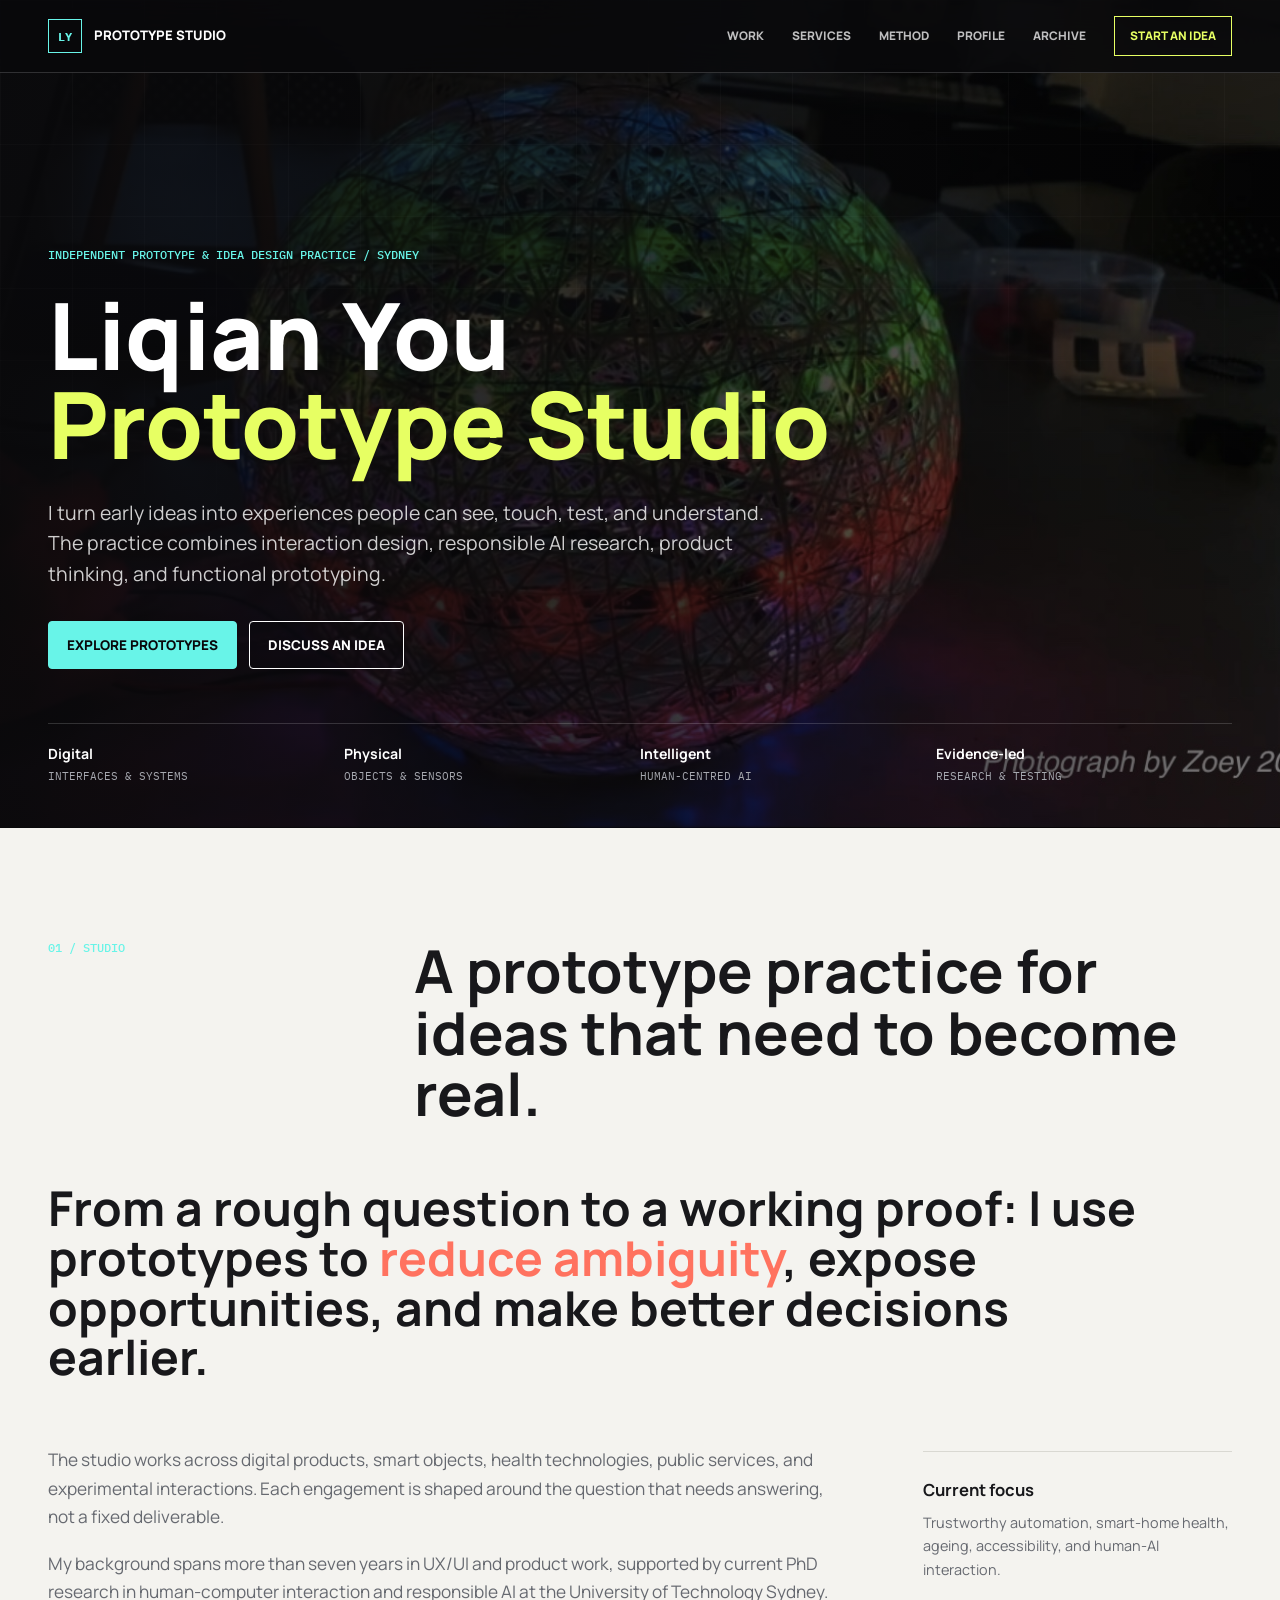
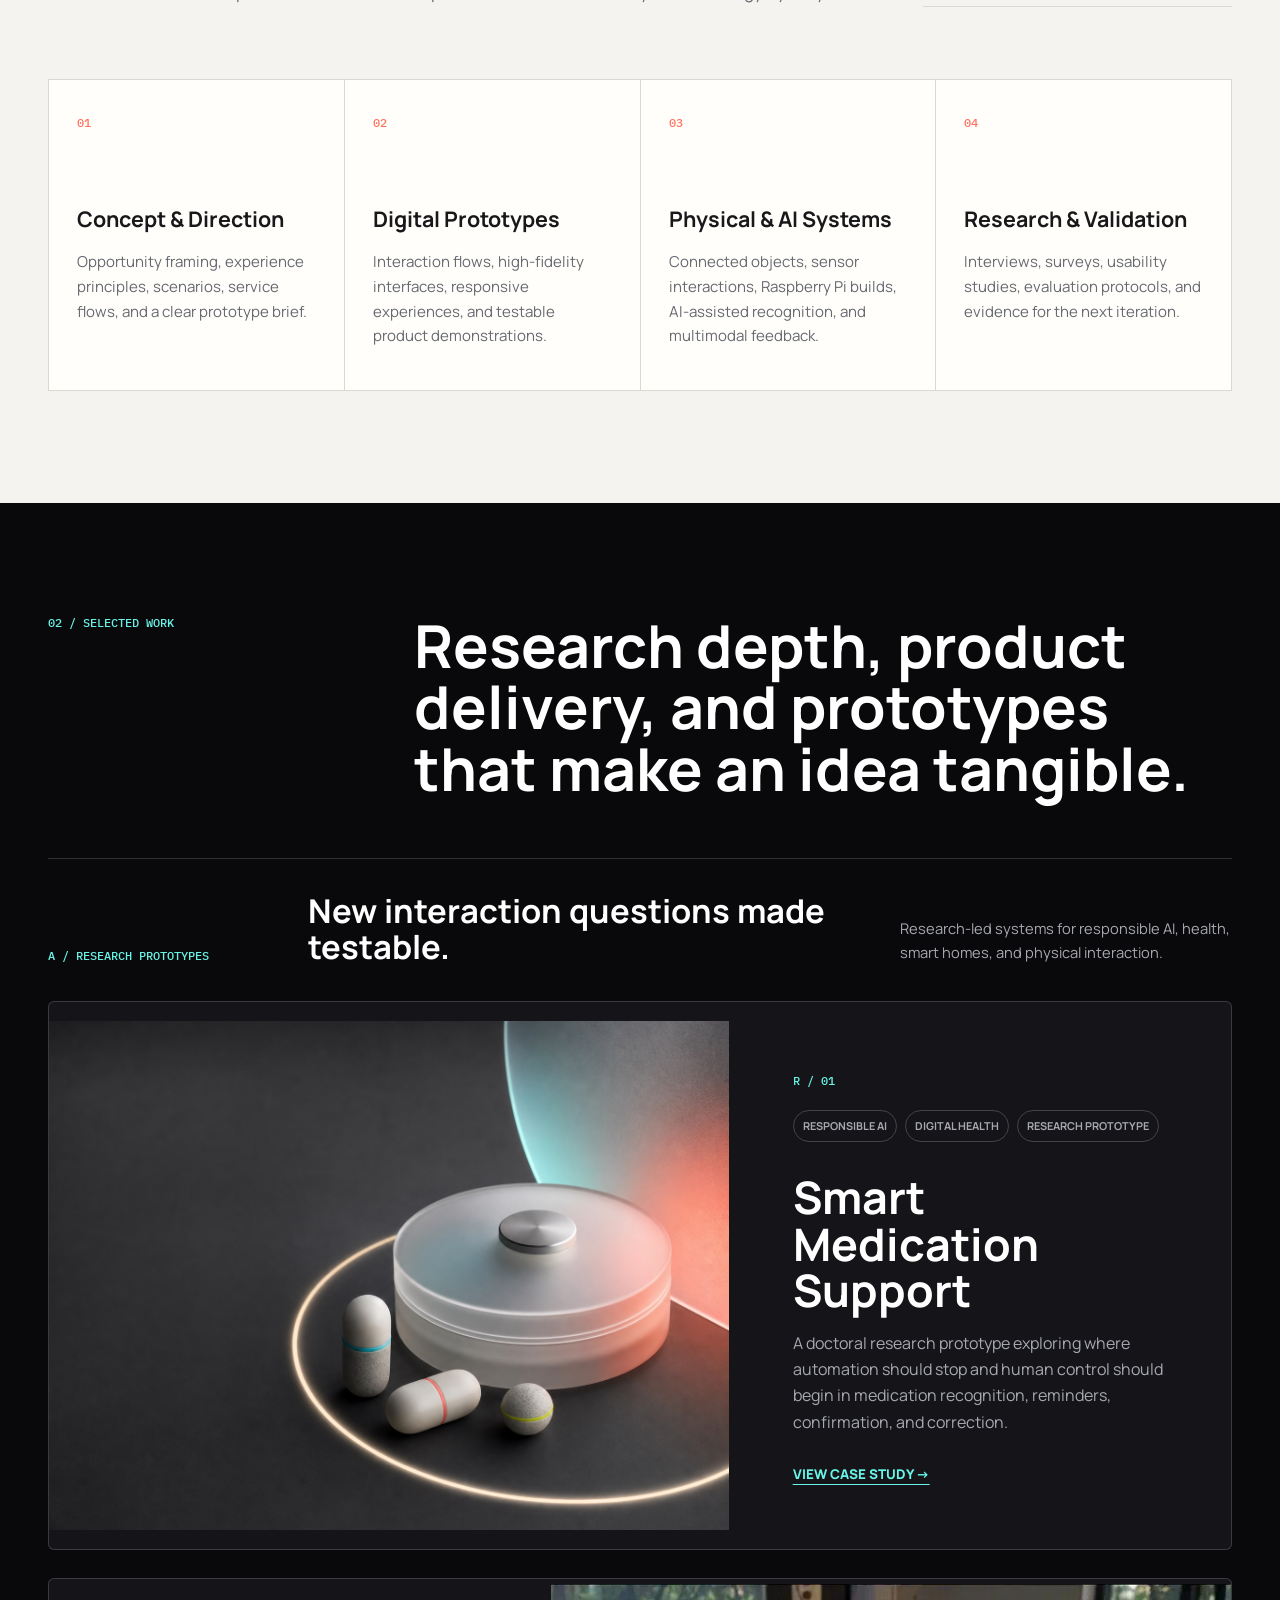
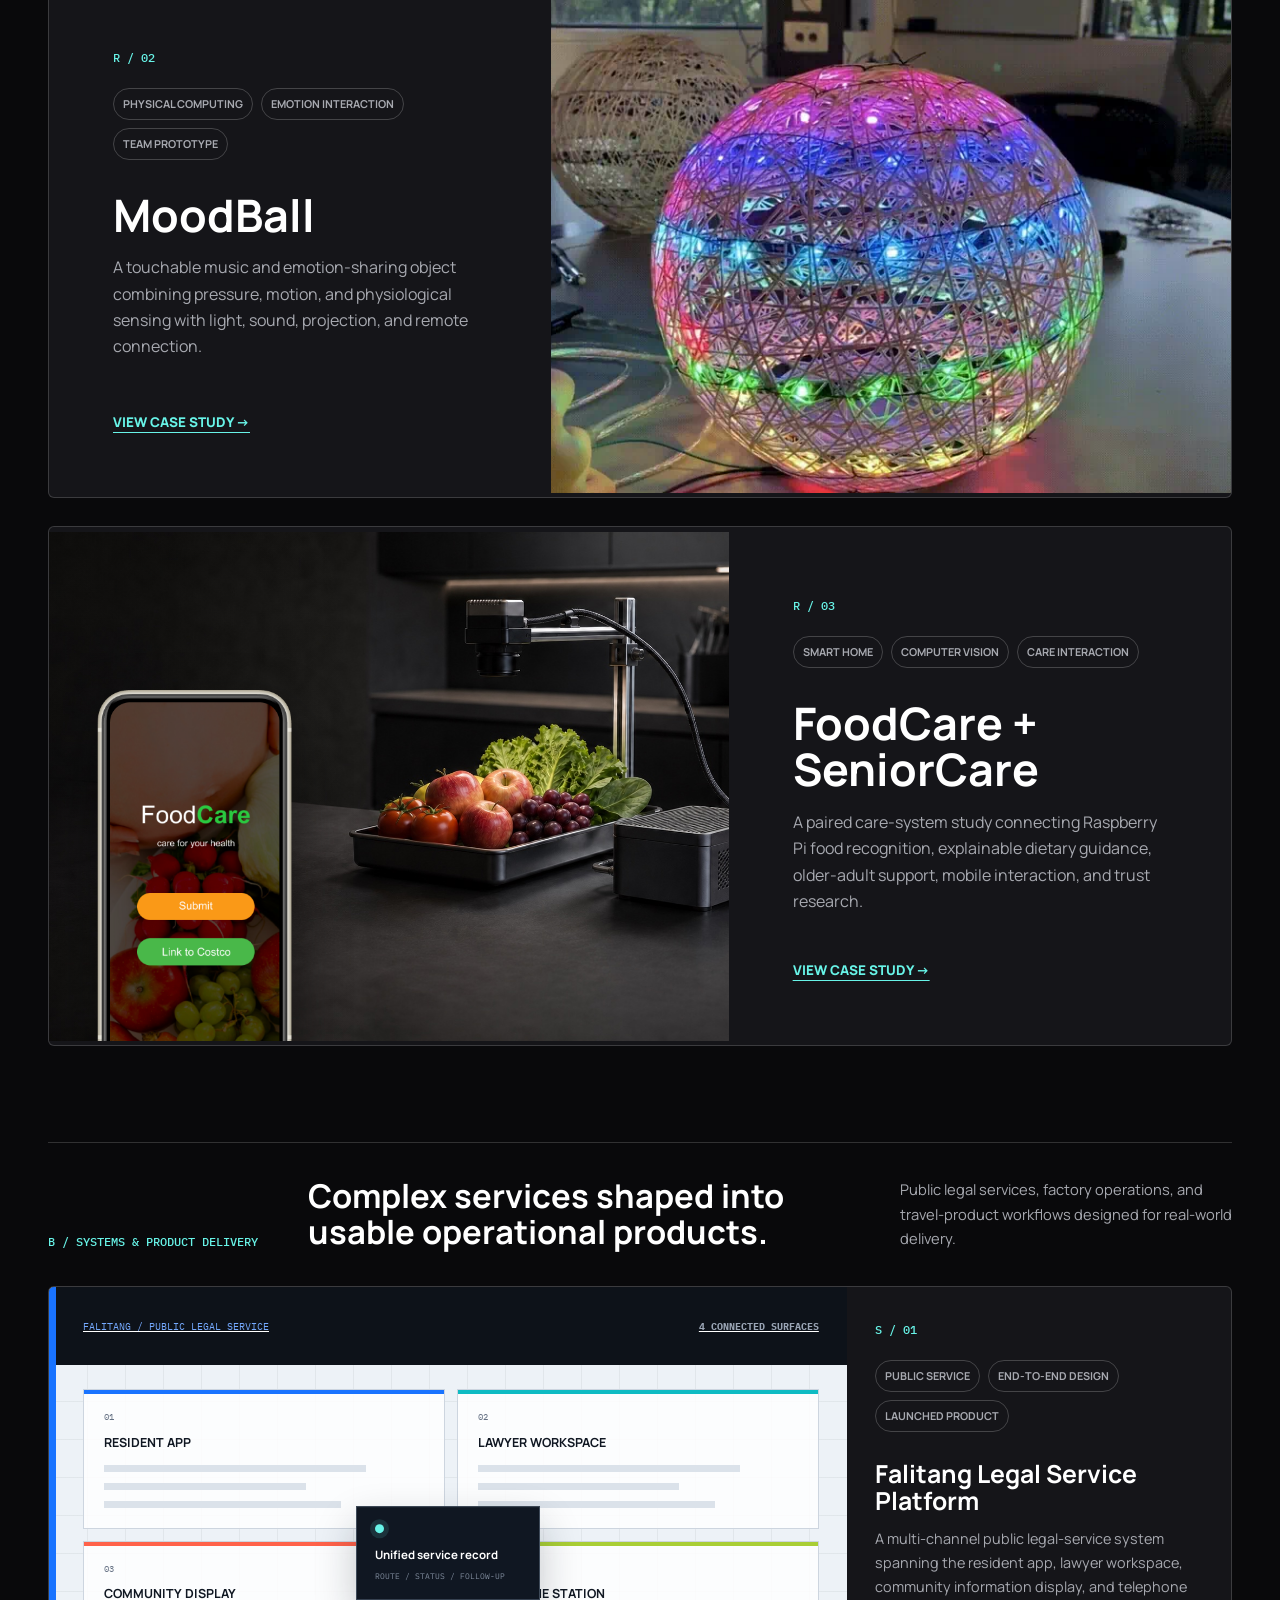
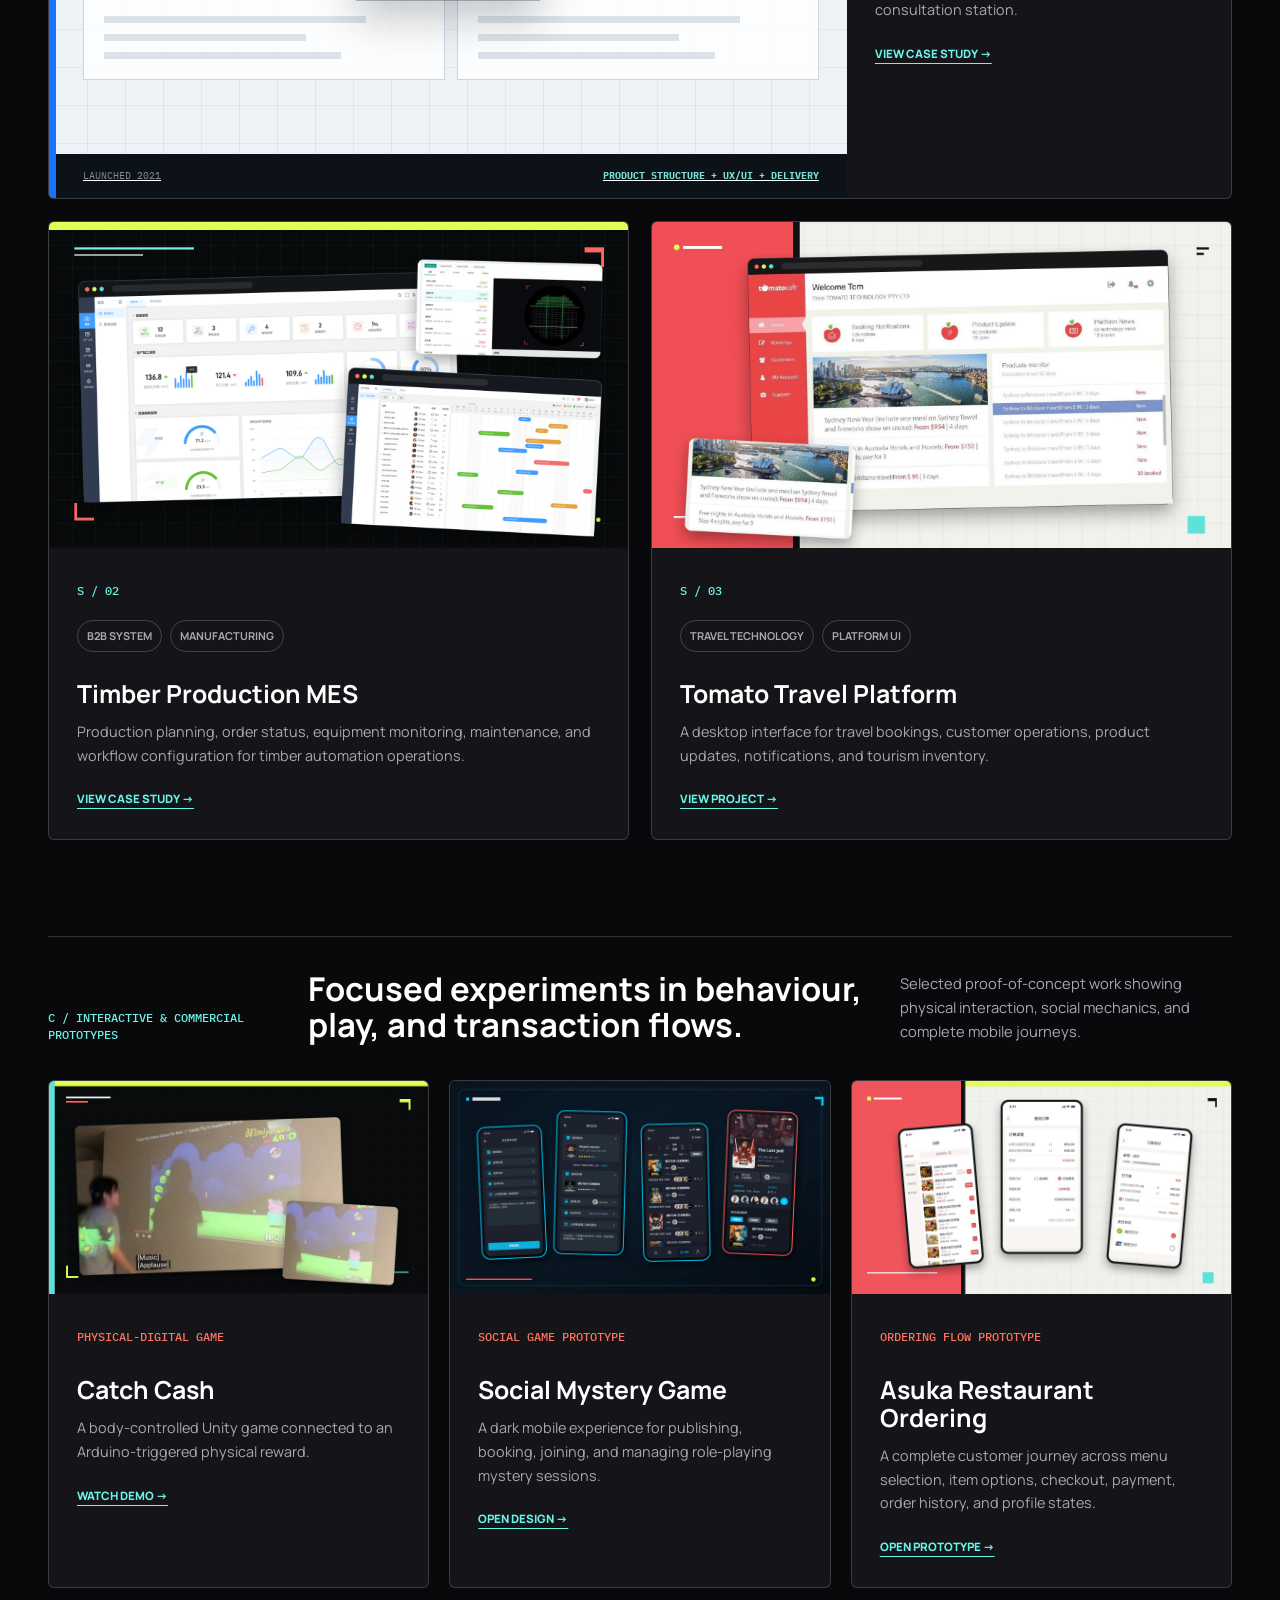
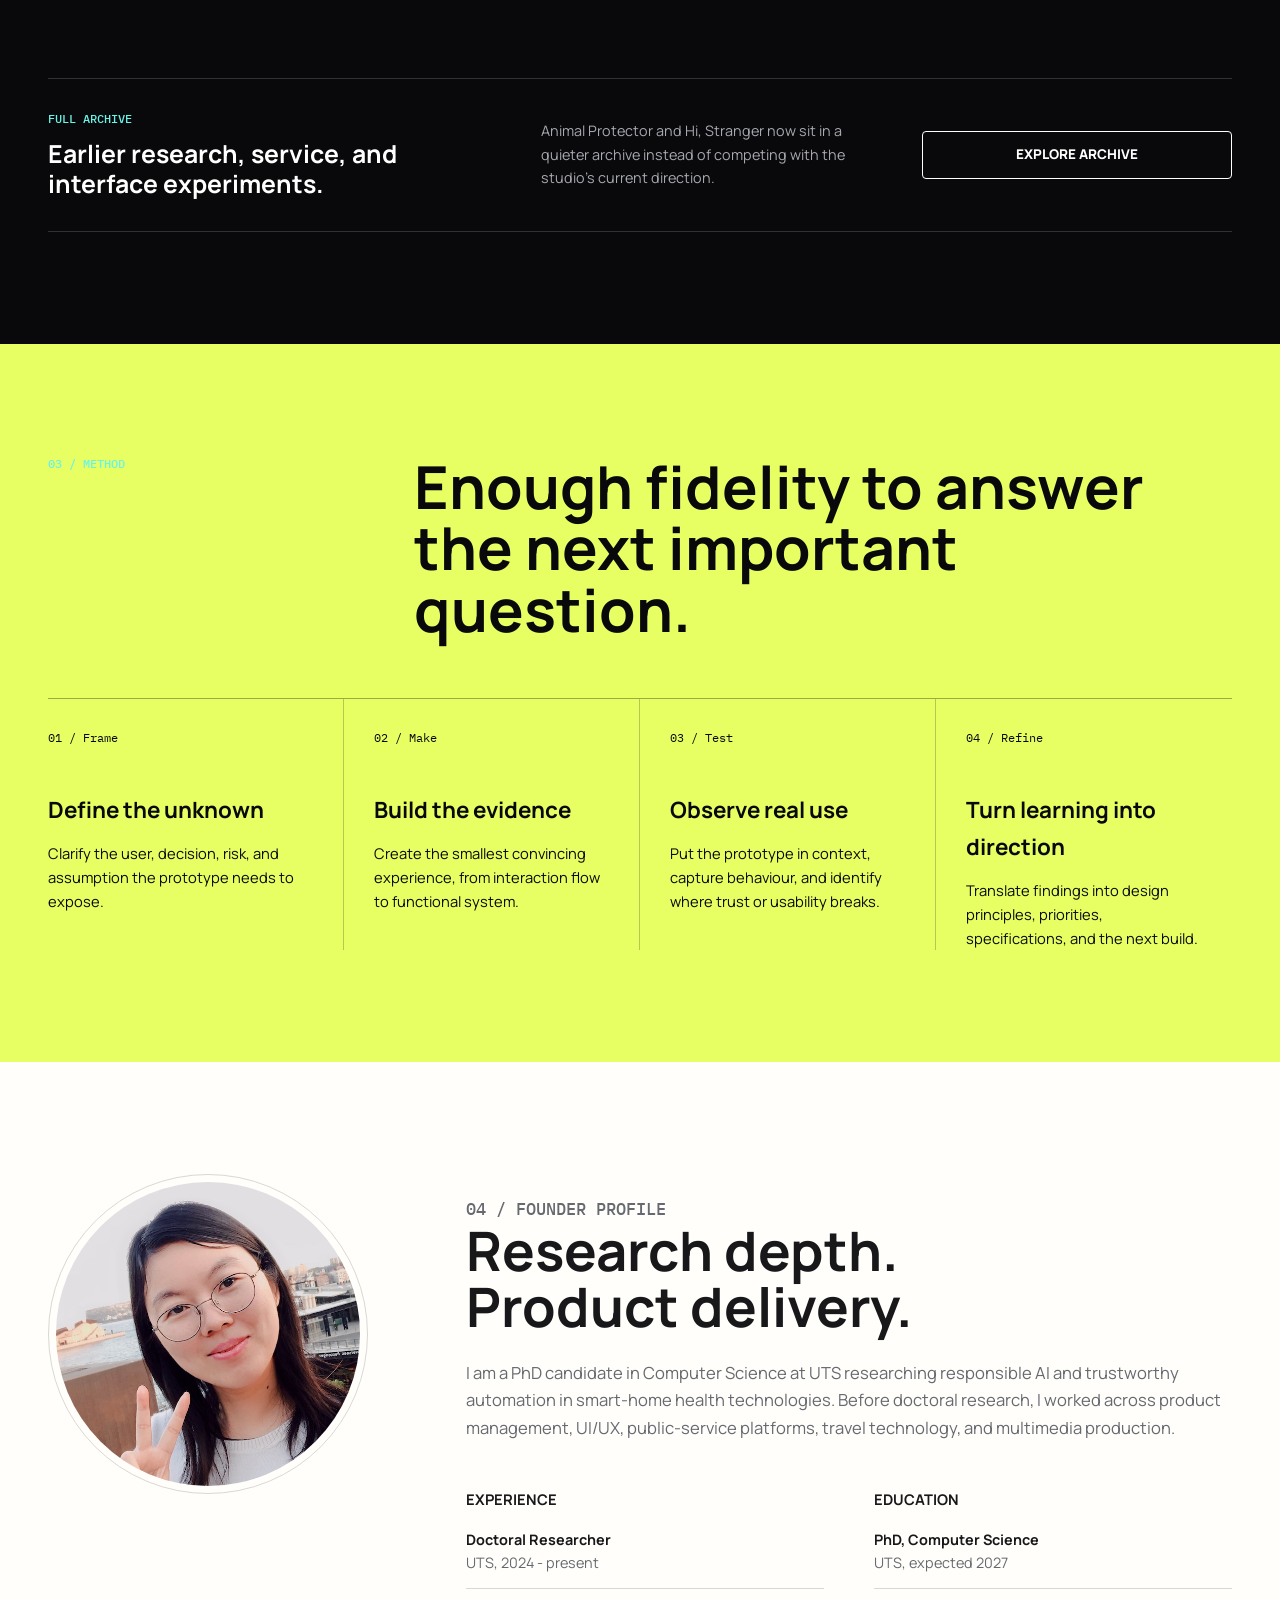
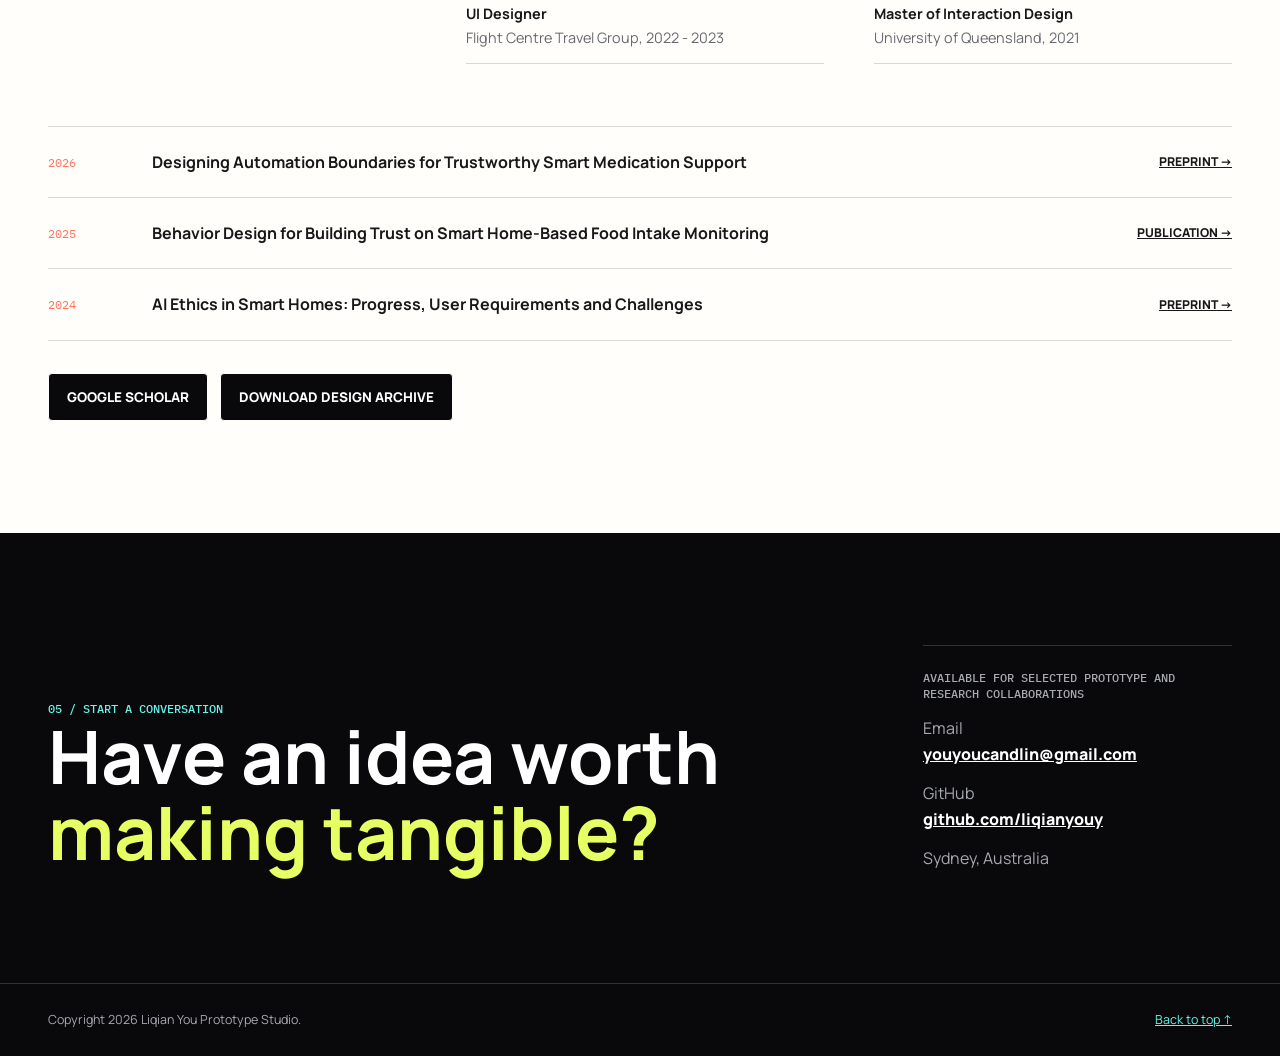
==== commit ae1175a9: "Embed original Social Mystery UI in phone mockups" ====
--- a/portfolio/index.html
+++ b/portfolio/index.html
@@ -355,7 +355,7 @@
                         <article class="prototype-card">
                             <a class="prototype-media"
                                 href="https://www.figma.com/design/D6zEKKLCxQsrzvKYmE5o3z/%E5%89%A7%E6%9C%AC%E6%9D%80">
-                                <img src="assets/images/projects/social-mystery/cover-v2.webp"
+                                <img src="assets/images/projects/social-mystery/cover-v3.webp"
                                     alt="Four consistently proportioned Social Mystery Game mobile screens for publishing, booking, browsing, and viewing sessions"
                                     loading="lazy" decoding="async">
                             </a>
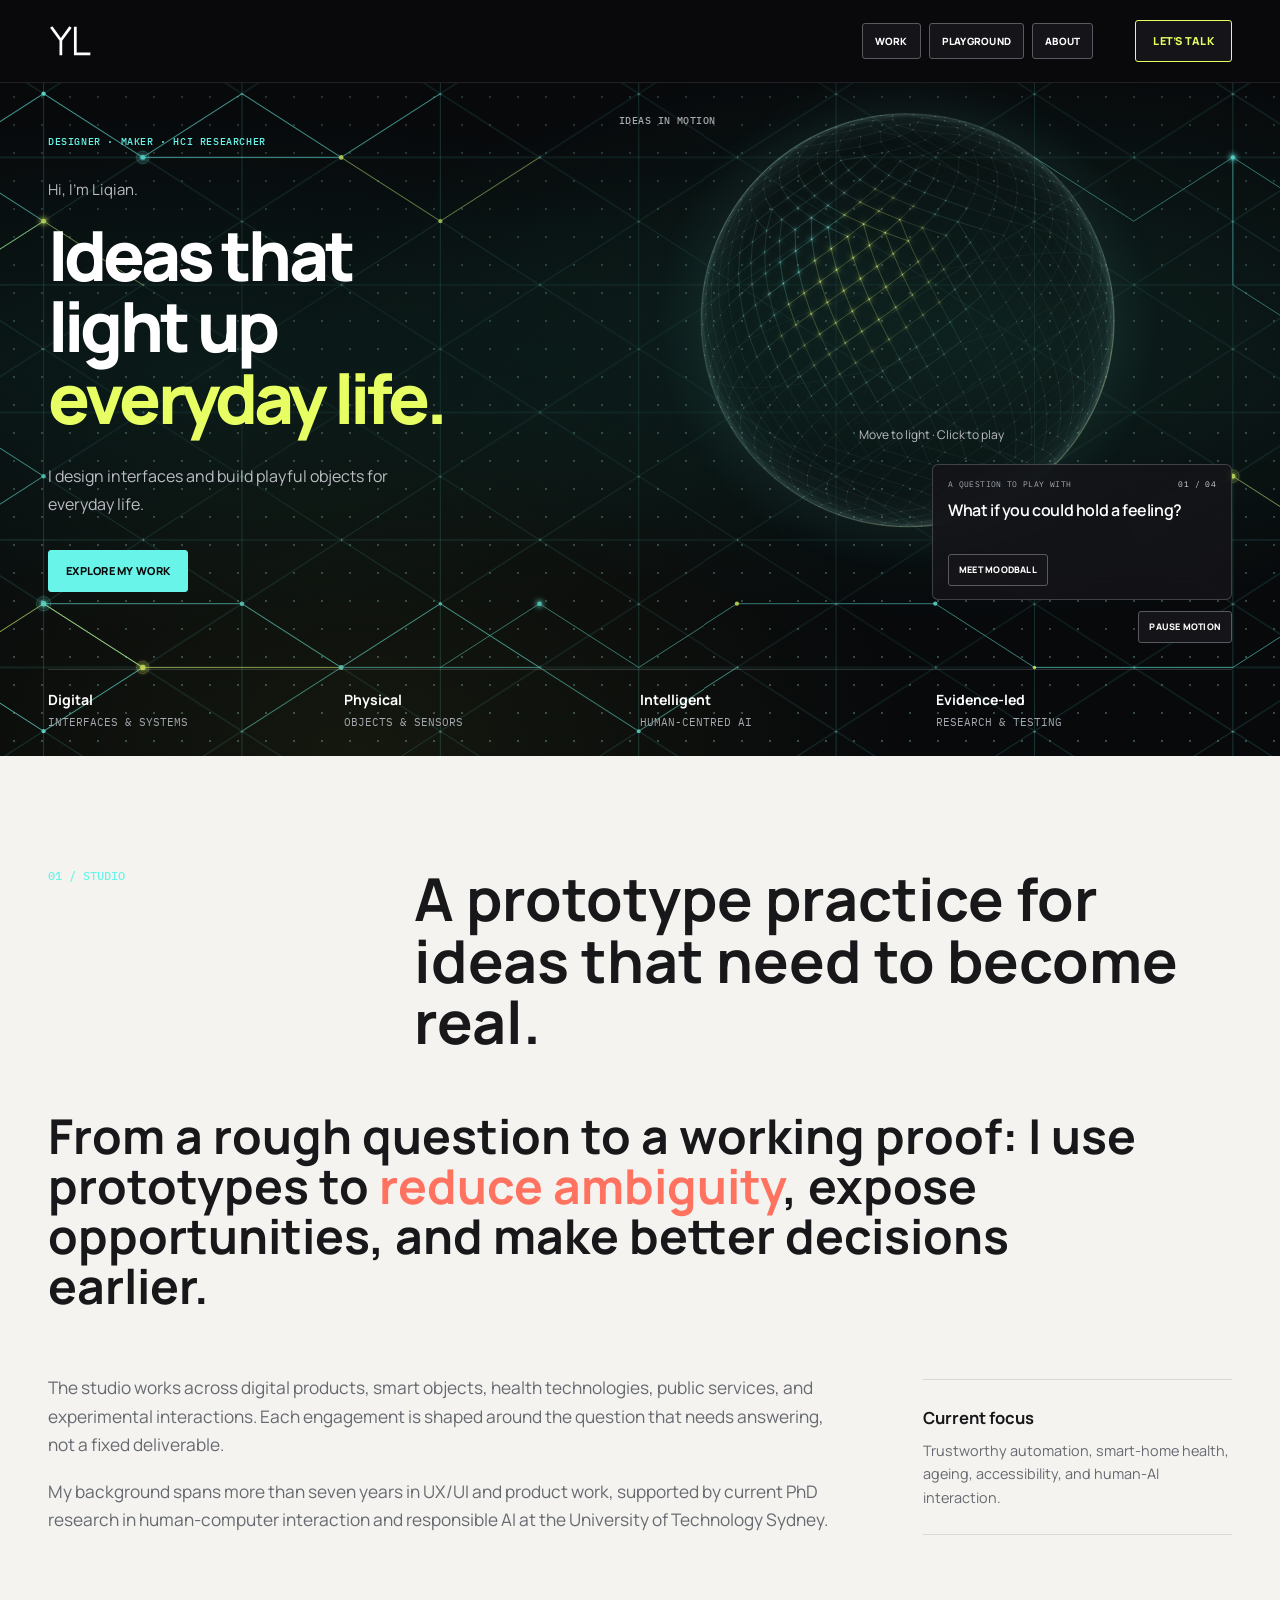
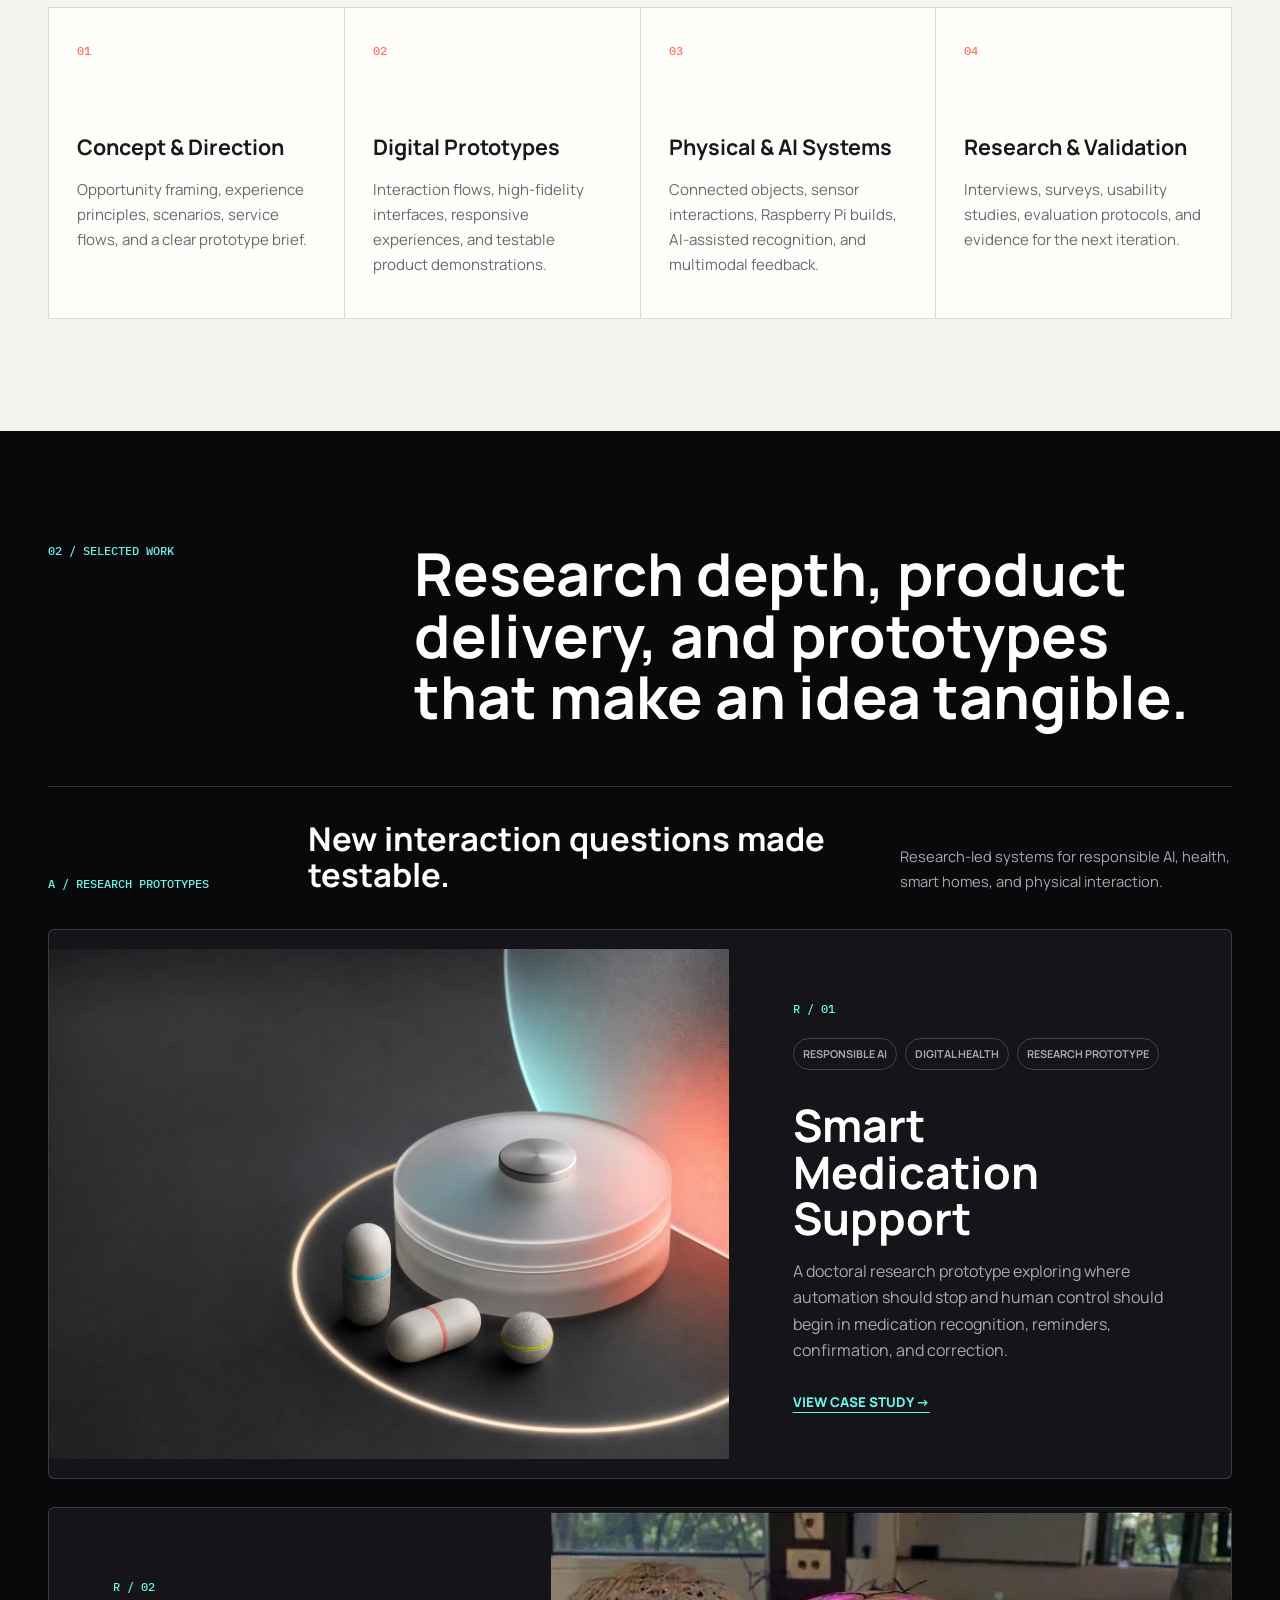
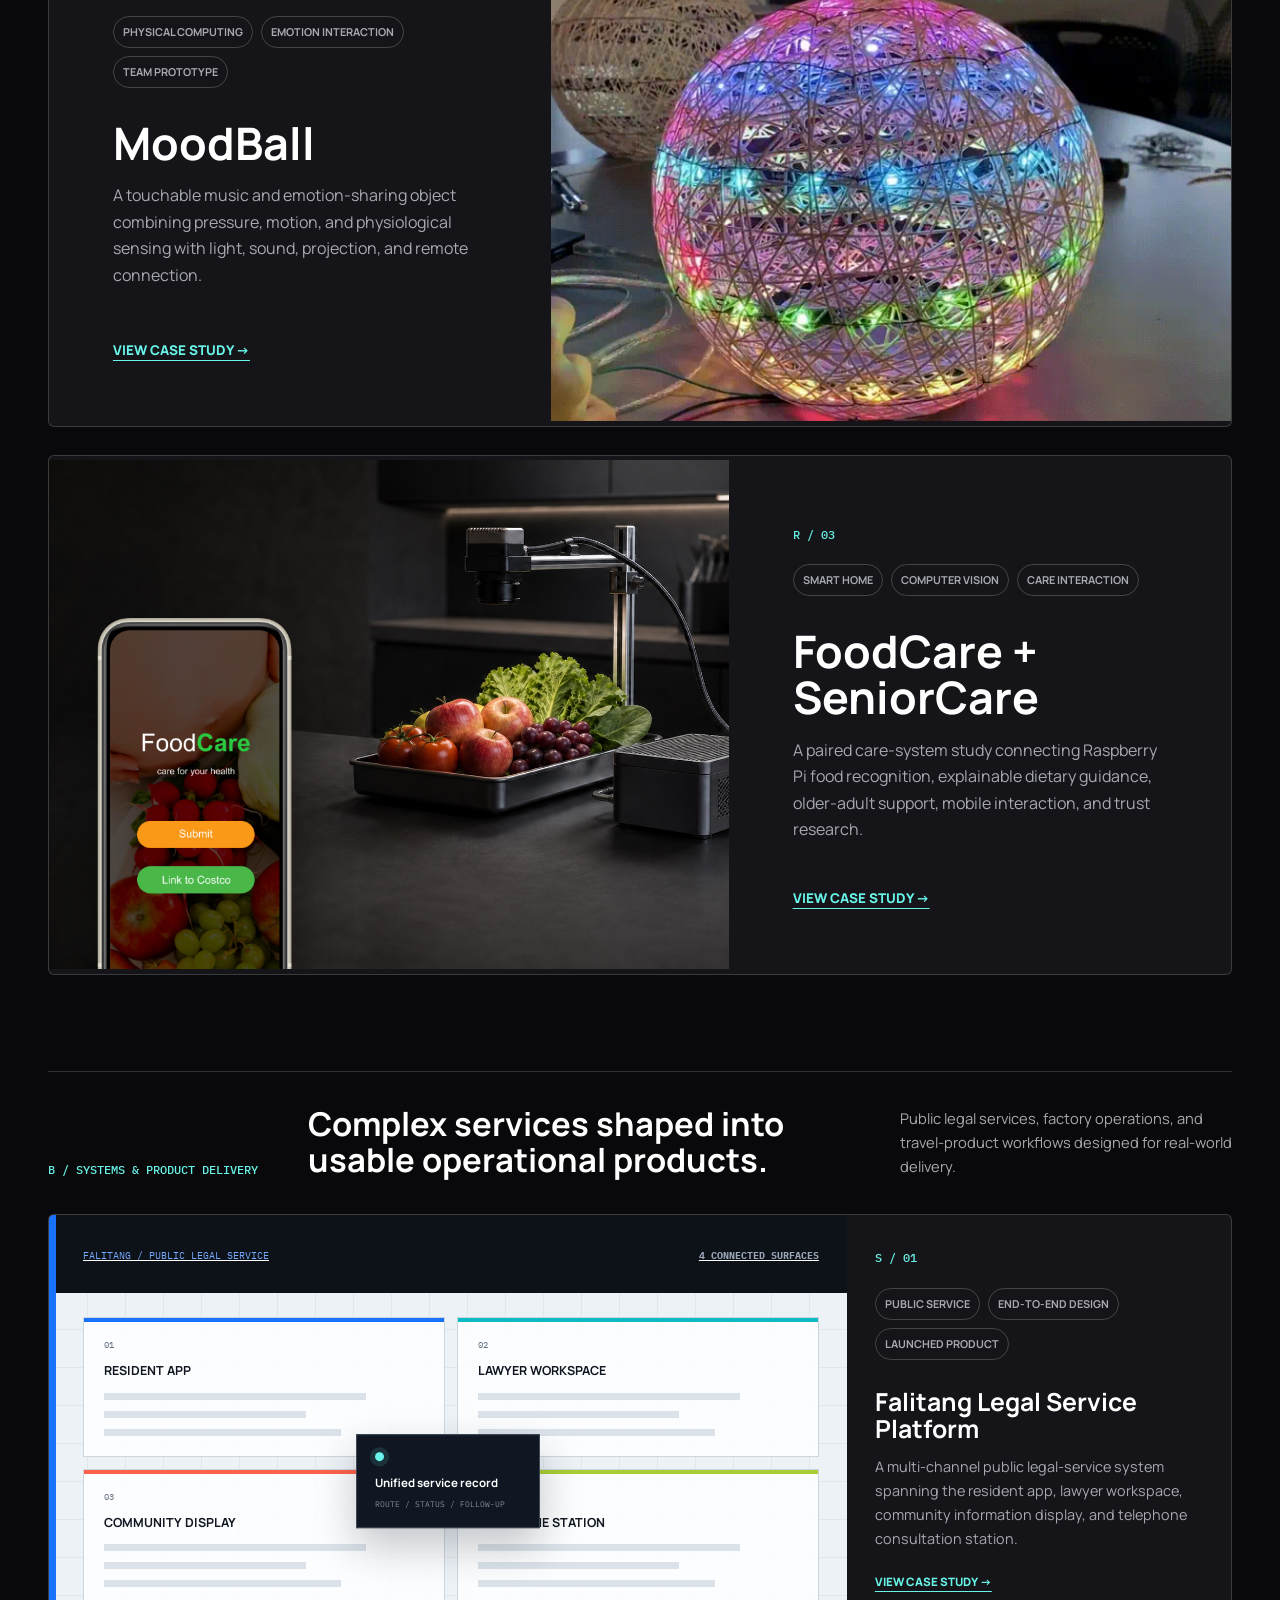
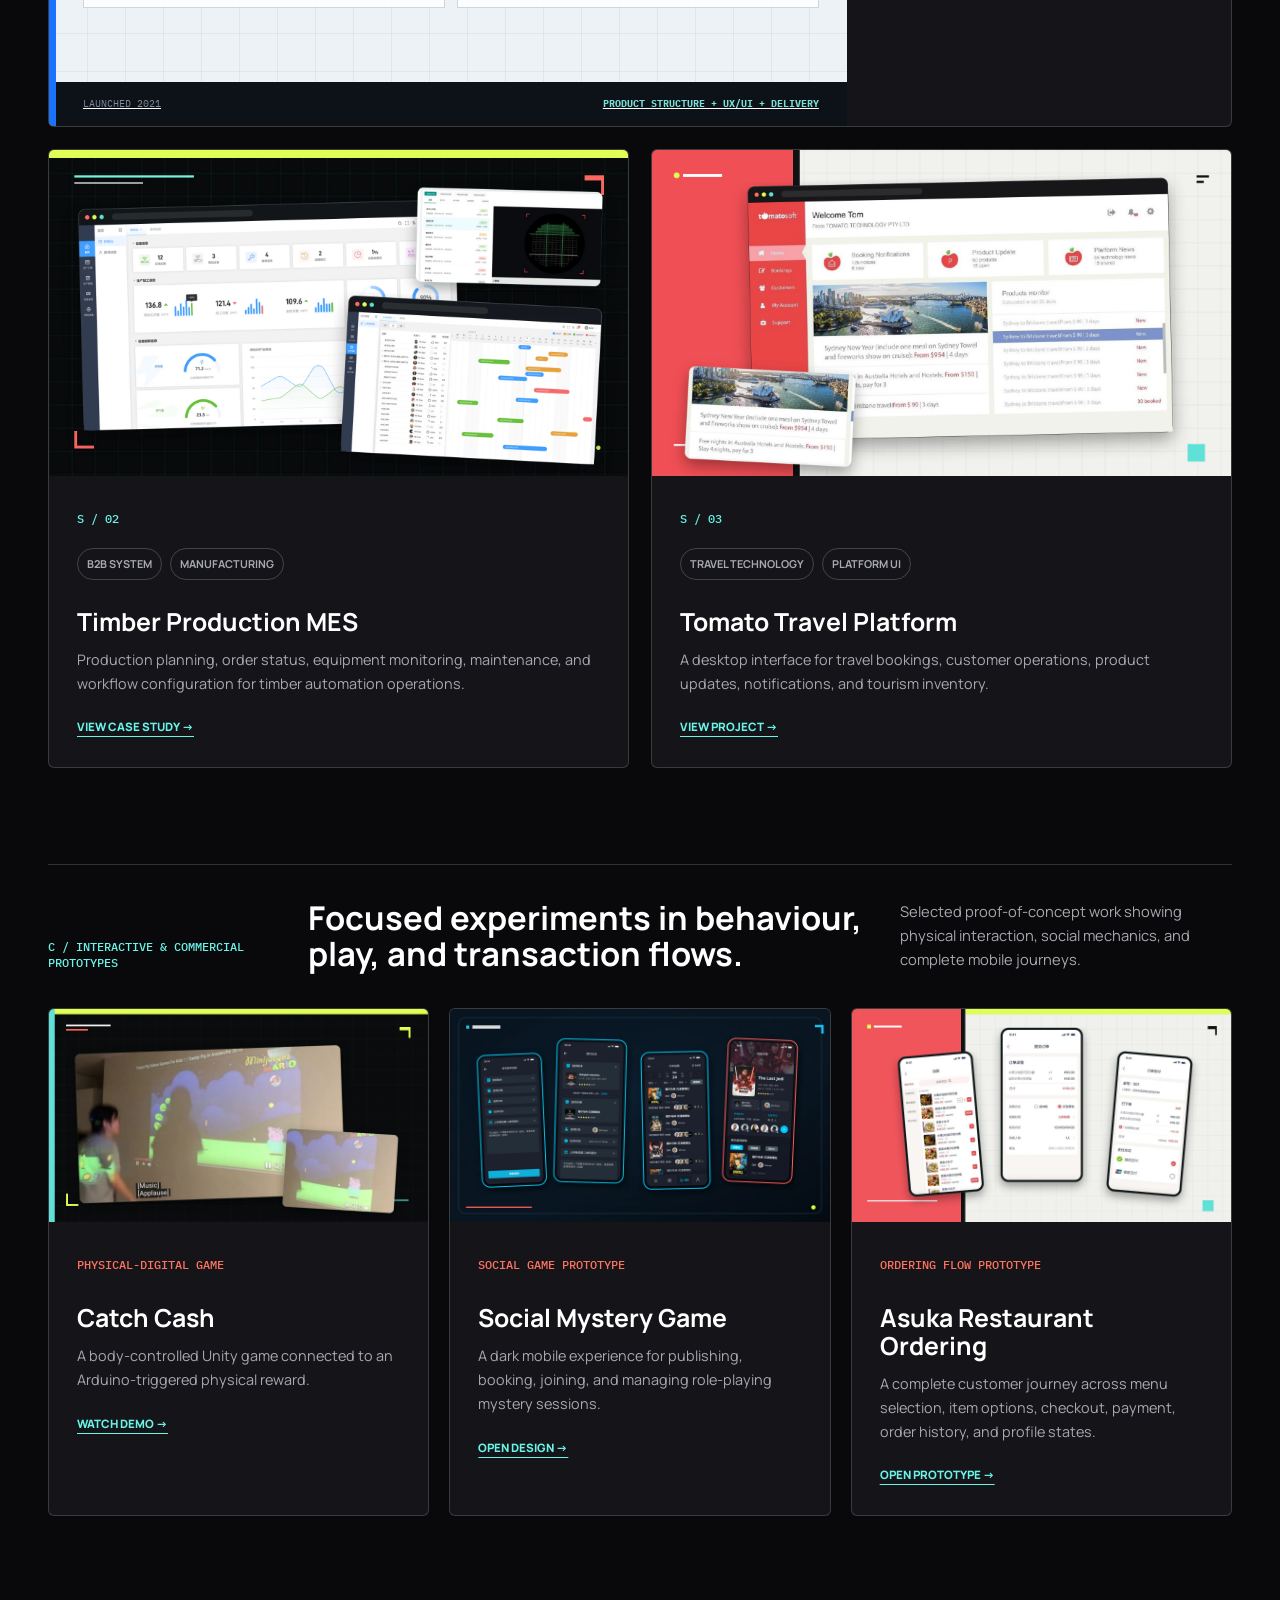
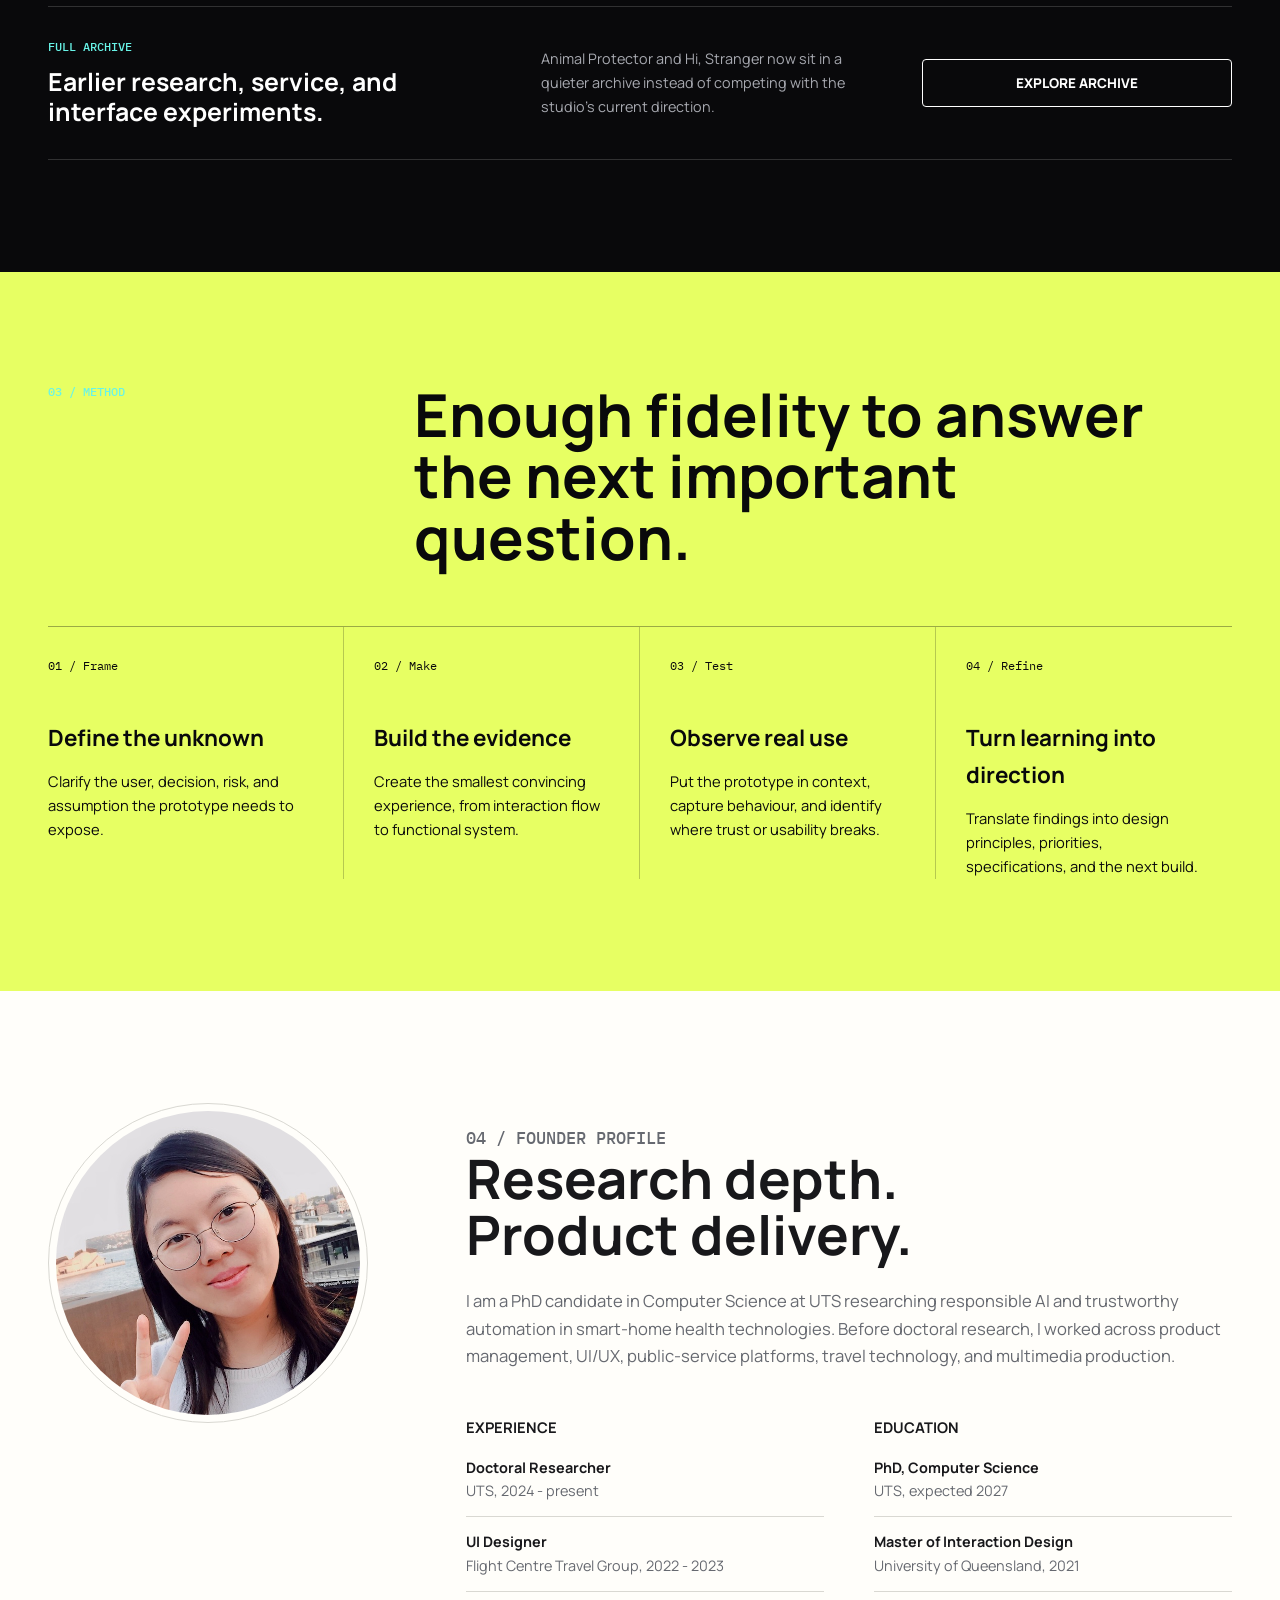
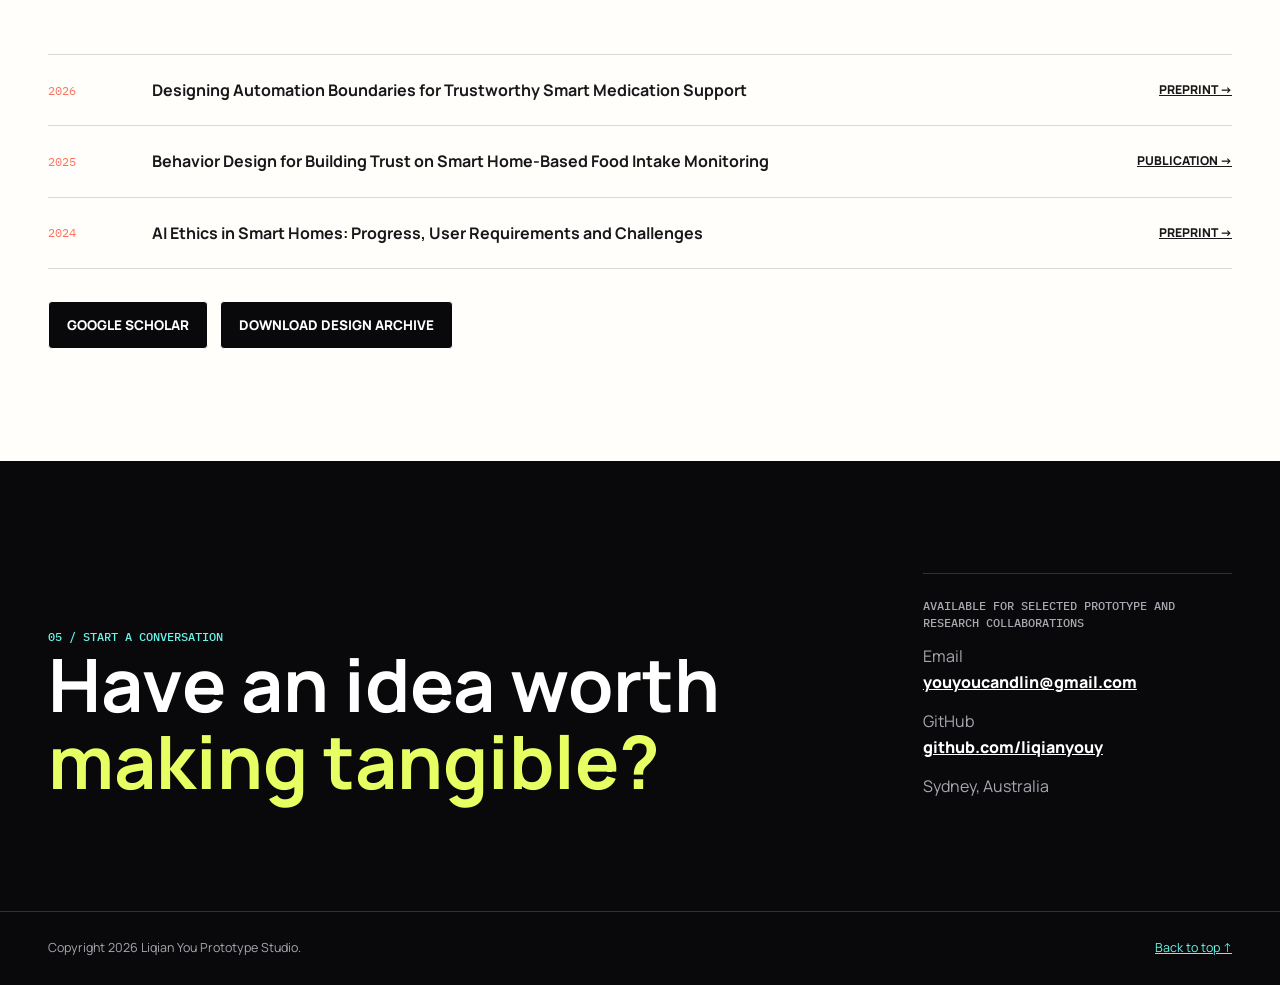
==== commit 596f94aa: "Refresh portfolio homepage and unify navigation" ====
--- a/portfolio/index.html
+++ b/portfolio/index.html
@@ -6,54 +6,47 @@
     <meta name="viewport" content="width=device-width, initial-scale=1">
     <meta name="description"
         content="Liqian You Prototype Studio turns early ideas into testable digital, physical, and AI-enabled experiences through research, interaction design, and functional prototyping.">
-    <meta property="og:title" content="Liqian You Prototype Studio">
+    <meta property="og:title" content="Liqian You — A little curious. Always making.">
     <meta property="og:description"
         content="Independent prototype and idea design practice for digital products, smart objects, responsible AI, and human-centred systems.">
     <meta property="og:type" content="website">
     <meta property="og:image"
         content="https://liqianyouy.github.io/Homepage/portfolio/assets/images/moodball/hero.jpg">
     <link rel="canonical" href="https://liqianyouy.github.io/Homepage/portfolio/">
-    <link rel="icon" href="assets/images/favicon-ly.png" type="image/png">
-    <title>Liqian You Prototype Studio | Ideas Made Testable</title>
+    <link rel="icon" href="assets/images/favicon-yl.svg" type="image/svg+xml">
+    <title>Liqian You — A little curious. Always making.</title>
     <link rel="preconnect" href="https://fonts.googleapis.com">
     <link rel="preconnect" href="https://fonts.gstatic.com" crossorigin>
     <link
         href="https://fonts.googleapis.com/css2?family=IBM+Plex+Mono:wght@500&amp;family=Manrope:wght@400;600;700;800&amp;display=swap"
         rel="stylesheet">
     <link rel="stylesheet" href="assets/css/site.css">
+    <link rel="stylesheet" href="assets/css/home-intro.css?v=20260906-3">
+    <script src="assets/js/home-intro.js?v=20260906-1" defer></script>
 </head>
 
 <body>
     <a class="skip-link" href="#main-content">Skip to content</a>
 
-    <nav class="site-nav" aria-label="Primary navigation">
-        <div class="shell nav-inner">
-            <a class="brand" href="#top" aria-label="Liqian You Prototype Studio home">
-                <span class="brand-mark">LY</span>
-                <span>Prototype Studio</span>
-            </a>
-            <div class="nav-links">
-                <a href="#work">Work</a>
-                <a href="#services">Services</a>
-                <a href="#method">Method</a>
-                <a href="#profile">Profile</a>
-                <a href="archive/">Archive</a>
-            </div>
-            <a class="nav-cta" href="#contact">Start an idea</a>
-        </div>
-    </nav>
-
-    <header class="studio-hero" id="top">
-        <div class="shell hero-inner">
-            <p class="mono-label">Independent prototype &amp; idea design practice / Sydney</p>
-            <h1 class="hero-title">Liqian You<br><span>Prototype Studio</span></h1>
-            <p class="hero-lede">
-                I turn early ideas into experiences people can see, touch, test, and understand. The practice combines
-                interaction design, responsible AI research, product thinking, and functional prototyping.
-            </p>
-            <div class="action-row">
-                <a class="button button-primary" href="#work">Explore prototypes</a>
-                <a class="button button-secondary" href="#contact">Discuss an idea</a>
+    <header class="global-header intro-nav" id="top"><div class="global-header-inner"><a class="global-brand" href="#top" aria-label="YL home"><svg class="global-yl" viewBox="0 0 56 42" fill="none" aria-hidden="true"><path d="M5 5 16 20 27 5M16 20v17M34 5v32h17" stroke="currentColor" stroke-width="3.4" stroke-linecap="square" stroke-linejoin="miter"/></svg></a><nav class="global-nav" aria-label="Main navigation"><a class="site-action" href="#work">Work</a><a class="site-action" href="#interactive-title">Playground</a><a class="site-action" href="#profile">About</a></nav><a class="site-action global-contact" href="#contact">Let’s talk</a></div></header>
+
+    <header class="studio-hero">
+        <div class="shell hero-inner intro-inner">
+            <div class="intro-layout" aria-labelledby="hero-title">
+                <div class="hero-copy">
+                  <p class="eyebrow">DESIGNER · MAKER · HCI RESEARCHER</p>
+                  <p class="hello">Hi, I’m Liqian.</p>
+                  <h1 id="hero-title">Ideas that<br>light up<br><em>everyday life.</em></h1>
+                  <p class="hero-description">I design interfaces and build playful objects for everyday life.</p>
+                  <div class="hero-actions"><a class="pill-link site-action" href="#work">Explore my work </a></div>
+                </div>
+                <div class="workbench" id="workbench">
+                  <span class="bench-label mono">IDEAS IN MOTION</span>
+                  <div class="orb-stage"><canvas id="curiosity-orb" aria-hidden="true"></canvas><button class="orb-touch" id="orb-touch" aria-label="Illuminate the glass sphere. Click or press Enter to discover a project question."></button></div>
+                  <div class="bench-instruction"><span class="pointer-hint">Move to light · Click to play</span><span class="touch-hint">Touch to light · Tap to play</span></div>
+                  <div class="bench-note"><div class="idea-heading"><span class="mono">A QUESTION TO PLAY WITH</span><span id="idea-count" class="mono" aria-live="polite">01 / 04</span></div><p id="idea-question">What if you could hold a feeling?</p><a id="idea-link" href="projects/moodball/" class="site-action">Meet MoodBall </a></div>
+                  <button id="motion-toggle" class="motion-toggle site-action" type="button" aria-pressed="false">Pause motion <span aria-hidden="true">Ⅱ</span></button>
+                </div>
             </div>
             <div class="hero-index" aria-label="Studio focus">
                 <div>
--- a/portfolio/assets/css/home-intro.css
+++ b/portfolio/assets/css/home-intro.css
@@ -0,0 +1,381 @@
+/* Navigation and interactive introduction from the alternate homepage.
+   Keep these rules scoped so the downloaded site's remaining sections retain
+   their original stylesheet. */
+.studio-hero {
+    min-height: 0;
+    background-color: #07090b;
+    background-image:
+        radial-gradient(ellipse at 16% 43%, #12423952, transparent 48%),
+        radial-gradient(ellipse at 76% 38%, #17463b66, transparent 48%),
+        radial-gradient(ellipse at 28% 100%, #64732224, transparent 42%),
+        url("../images/intro-network.svg?v=2");
+    background-position: center;
+    background-size: cover;
+}
+
+.studio-hero::after {
+    background-image: radial-gradient(circle, #9cebd25c .9px, transparent 1.2px);
+    background-size: 28px 28px;
+    mask-image: linear-gradient(to bottom, #00000080, #000000d9);
+    pointer-events: none;
+}
+
+.intro-nav,
+.studio-hero .intro-layout {
+    --action-bg: #151519;
+    --action-border: #595960;
+    --action-text: #ffffff;
+    --action-hover-bg: #68f4e8;
+    --action-hover-text: #09090b;
+    font-family: "Manrope", Arial, sans-serif;
+    line-height: 1.65;
+    -webkit-font-smoothing: antialiased;
+}
+
+.intro-nav {
+    position: relative;
+    z-index: 20;
+    color: #ffffff;
+    background: #09090b;
+    border-bottom: 1px solid #ffffff19;
+}
+
+.intro-nav .global-header-inner {
+    display: flex;
+    align-items: center;
+    gap: 28px;
+    width: min(1280px, calc(100% - 96px));
+    min-height: 82px;
+    margin: 0 auto;
+}
+
+.intro-nav .global-brand {
+    display: inline-flex;
+    flex: 0 0 auto;
+    align-items: center;
+    color: #ffffff;
+    text-decoration: none;
+}
+
+.intro-nav .global-yl {
+    display: block;
+    width: 45px;
+    height: 36px;
+}
+
+.intro-nav .global-nav {
+    display: flex;
+    align-items: center;
+    gap: 8px;
+    margin-left: auto;
+}
+
+.intro-nav .global-contact {
+    --action-border: #e7ff63;
+    --action-text: #e7ff63;
+    --action-hover-bg: #e7ff63;
+    margin-left: 14px;
+}
+
+.intro-nav .site-action,
+.studio-hero .intro-layout .site-action {
+    display: inline-flex;
+    align-items: center;
+    justify-content: center;
+    gap: 0;
+    width: fit-content;
+    max-width: 100%;
+    min-height: 42px;
+    padding: 11px 17px;
+    border: 1px solid var(--action-border);
+    border-radius: 3px;
+    color: var(--action-text);
+    background: var(--action-bg);
+    font: 800 11px/1.45 "Manrope", Arial, sans-serif;
+    letter-spacing: .025em;
+    text-align: center;
+    text-decoration: none;
+    text-transform: uppercase;
+    white-space: normal;
+    cursor: pointer;
+    box-shadow: none;
+    -webkit-tap-highlight-color: transparent;
+    transition: background-color .18s, border-color .18s, color .18s;
+}
+
+.intro-nav .site-action:hover,
+.intro-nav .site-action:focus-visible,
+.studio-hero .intro-layout .site-action:hover,
+.studio-hero .intro-layout .site-action:focus-visible {
+    color: var(--action-hover-text);
+    background: var(--action-hover-bg);
+    border-color: var(--action-hover-bg);
+    transform: none;
+}
+
+.intro-nav .site-action:focus-visible,
+.intro-nav .global-brand:focus-visible,
+.studio-hero .intro-layout .site-action:focus-visible {
+    outline: 2px solid #16a79a;
+    outline-offset: 4px;
+}
+
+.intro-nav .global-nav .site-action {
+    min-height: 36px;
+    padding: 8px 12px;
+    font-size: 10px;
+}
+
+.studio-hero .intro-inner {
+    min-height: 0;
+    padding-top: 0;
+    padding-bottom: 24px;
+}
+
+.studio-hero .hero-index {
+    margin-top: 26px;
+}
+
+.studio-hero .intro-layout {
+    display: grid;
+    grid-template-columns: minmax(0, .91fr) minmax(0, 1.09fr);
+    color: #ffffff;
+}
+
+.studio-hero .intro-layout .mono,
+.studio-hero .intro-layout .eyebrow {
+    font: 400 12px/1.6 "IBM Plex Mono", monospace;
+    letter-spacing: .045em;
+}
+
+.studio-hero .intro-layout .hero-copy {
+    position: relative;
+    z-index: 2;
+    align-self: center;
+    min-width: 0;
+    padding: 44px 0;
+}
+
+.studio-hero .intro-layout .hero-copy .eyebrow {
+    margin: 0 0 28px;
+    color: #68f4e8;
+    font-size: 10px;
+    font-weight: 500;
+    letter-spacing: .06em;
+}
+
+.studio-hero .intro-layout .hello {
+    margin: 0 0 16px;
+    color: #bcbcc3;
+    font-size: 15px;
+}
+
+.studio-hero .intro-layout h1 {
+    margin: 0 0 28px;
+    color: #ffffff;
+    font: 800 clamp(54px, 5.4vw, 84px)/1.04 "Manrope", Arial, sans-serif;
+    letter-spacing: -.055em;
+}
+
+.studio-hero .intro-layout h1 em {
+    color: #e7ff63;
+    font-style: normal;
+    font-weight: 800;
+}
+
+.studio-hero .intro-layout .hero-description {
+    max-width: 370px;
+    margin: 0 0 32px;
+    color: #bcbcc3;
+    font-size: 16px;
+    line-height: 1.75;
+}
+
+.studio-hero .intro-layout .hero-actions {
+    display: flex;
+    align-items: center;
+    gap: 24px;
+}
+
+.studio-hero .intro-layout .hero-actions .site-action {
+    --action-bg: #68f4e8;
+    --action-border: #68f4e8;
+    --action-text: #09090b;
+    --action-hover-bg: #e7ff63;
+}
+
+.studio-hero .intro-layout .workbench {
+    --scroll: 0;
+    position: relative;
+    min-width: 0;
+    min-height: 560px;
+    padding-bottom: 10px;
+}
+
+.studio-hero .intro-layout .bench-label {
+    position: absolute;
+    top: 30px;
+    left: 5%;
+    z-index: 2;
+    color: #a7a9b0;
+    font-size: 10px;
+    font-weight: 500;
+}
+
+.studio-hero .intro-layout .orb-stage {
+    position: absolute;
+    inset: 0 -20px 50px -38px;
+    transform: translateY(calc(var(--scroll) * 28px)) scale(calc(1 - var(--scroll) * .05));
+    transform-origin: 50% 45%;
+}
+
+.studio-hero .intro-layout .orb-stage canvas {
+    display: block;
+    width: 100%;
+    height: 100%;
+}
+
+.studio-hero .intro-layout .orb-touch {
+    position: absolute;
+    top: 9%;
+    left: 10%;
+    width: 80%;
+    height: 80%;
+    padding: 0;
+    border: 0;
+    border-radius: 50%;
+    background: transparent;
+    touch-action: pan-y;
+    cursor: crosshair;
+    -webkit-tap-highlight-color: transparent;
+}
+
+.studio-hero .intro-layout .orb-touch:focus-visible {
+    outline: 1px dashed #9ce8ff;
+    outline-offset: -5px;
+}
+
+.studio-hero .intro-layout .bench-instruction {
+    position: absolute;
+    right: 0;
+    bottom: 198px;
+    left: 7%;
+    color: #bcbcc3;
+    font-size: 12px;
+    text-align: center;
+    pointer-events: none;
+}
+
+.studio-hero .intro-layout .bench-note {
+    position: absolute;
+    right: 0;
+    bottom: 43px;
+    z-index: 3;
+    width: min(300px, 90%);
+    padding: 13px 15px;
+    border: 1px solid #ffffff32;
+    border-radius: 6px;
+    background: #151519d9;
+    backdrop-filter: blur(14px);
+}
+
+.studio-hero .intro-layout .idea-heading {
+    display: flex;
+    align-items: center;
+    justify-content: space-between;
+    gap: 18px;
+    color: #a7a9b0;
+}
+
+.studio-hero .intro-layout .idea-heading .mono {
+    font-size: 8px;
+}
+
+.studio-hero .intro-layout #idea-count {
+    color: #d4d4d8;
+    white-space: nowrap;
+}
+
+.studio-hero .intro-layout .bench-note p {
+    min-height: 42px;
+    margin: 9px 0 12px;
+    color: #ffffff;
+    font: 600 16px/1.35 "Manrope", Arial, sans-serif;
+    letter-spacing: -.025em;
+}
+
+.studio-hero .intro-layout .bench-note .site-action {
+    min-height: 32px;
+    padding: 7px 10px;
+    font-size: 9px;
+}
+
+.studio-hero .intro-layout .motion-toggle {
+    position: absolute;
+    right: 0;
+    bottom: 0;
+    min-height: 32px;
+    padding: 6px 10px;
+    font-size: 9px;
+}
+
+.studio-hero .intro-layout .site-action:disabled {
+    opacity: .65;
+    cursor: default;
+}
+
+.studio-hero .intro-layout .touch-hint {
+    display: none;
+}
+
+@media (min-width: 1500px) {
+    .studio-hero .intro-layout .hero-copy { padding: 48px 0; }
+    .studio-hero .intro-layout .workbench { min-height: 610px; }
+    .studio-hero .intro-layout .orb-stage { inset: 0 -48px 50px -30px; }
+}
+
+@media (max-width: 1050px) and (min-width: 761px) {
+    .studio-hero .intro-layout h1 { font-size: clamp(43px, 5.4vw, 57px); }
+    .studio-hero .intro-layout .hero-copy .eyebrow { max-width: 310px; font-size: 9px; }
+    .studio-hero .intro-layout .hero-description { max-width: 335px; font-size: 15px; }
+    .studio-hero .intro-layout .hero-actions { flex-wrap: wrap; gap: 18px; }
+    .studio-hero .intro-layout .bench-label { left: 0; font-size: 9px; }
+    .studio-hero .intro-layout .orb-stage { inset: 20px -40px 120px -40px; }
+    .studio-hero .intro-layout .bench-instruction { left: 0; font-size: 11px; }
+}
+
+@media (max-width: 760px) {
+    .intro-nav .global-header-inner { width: calc(100% - 36px); min-height: 66px; gap: 18px; }
+    .intro-nav .global-yl { width: 35px; height: 28px; }
+    .intro-nav .global-nav { gap: 6px; }
+    .intro-nav .global-nav .site-action { min-height: 34px; padding: 8px 9px; font-size: 9px; }
+    .intro-nav .global-contact { display: none; }
+    .studio-hero .intro-inner { padding-bottom: 20px; }
+    .studio-hero .intro-layout { display: flex; flex-direction: column; }
+    .studio-hero .intro-layout .hero-copy { align-self: stretch; padding: 32px 0 8px; }
+    .studio-hero .intro-layout .hero-copy .eyebrow { margin-bottom: 23px; font-size: 9px; letter-spacing: .03em; }
+    .studio-hero .intro-layout .hello { margin-bottom: 15px; }
+    .studio-hero .intro-layout h1 { margin-bottom: 24px; font-size: clamp(40px, 9.6vw, 65px); line-height: 1.07; letter-spacing: -.05em; }
+    .studio-hero .intro-layout .hero-description { max-width: 410px; margin-bottom: 24px; font-size: 14px; }
+    .studio-hero .intro-layout .hero-actions { gap: 20px; }
+    .studio-hero .intro-layout .site-action { font-size: 10px; }
+    .studio-hero .intro-layout .workbench { height: 480px; min-height: 480px; margin: 0 -10px 0; }
+    .studio-hero .intro-layout .bench-label { top: 24px; left: 10px; font-size: 9px; }
+    .studio-hero .intro-layout .orb-stage { inset: 34px -12px 120px; }
+    .studio-hero .intro-layout .bench-instruction { left: 0; font-size: 10px; }
+    .studio-hero .intro-layout .bench-note { right: 10px; width: min(300px, calc(100% - 20px)); }
+    .studio-hero .intro-layout .motion-toggle { right: 10px; font-size: 9px; }
+    .studio-hero .intro-layout .pointer-hint { display: none; }
+    .studio-hero .intro-layout .touch-hint { display: inline; }
+}
+
+@media (hover: none) {
+    .studio-hero .intro-layout .pointer-hint { display: none; }
+    .studio-hero .intro-layout .touch-hint { display: inline; }
+}
+
+@media (prefers-reduced-motion: reduce) {
+    .intro-nav .site-action,
+    .studio-hero .intro-layout .site-action { transition: none; }
+    .studio-hero .intro-layout .orb-stage { transform: none; }
+}
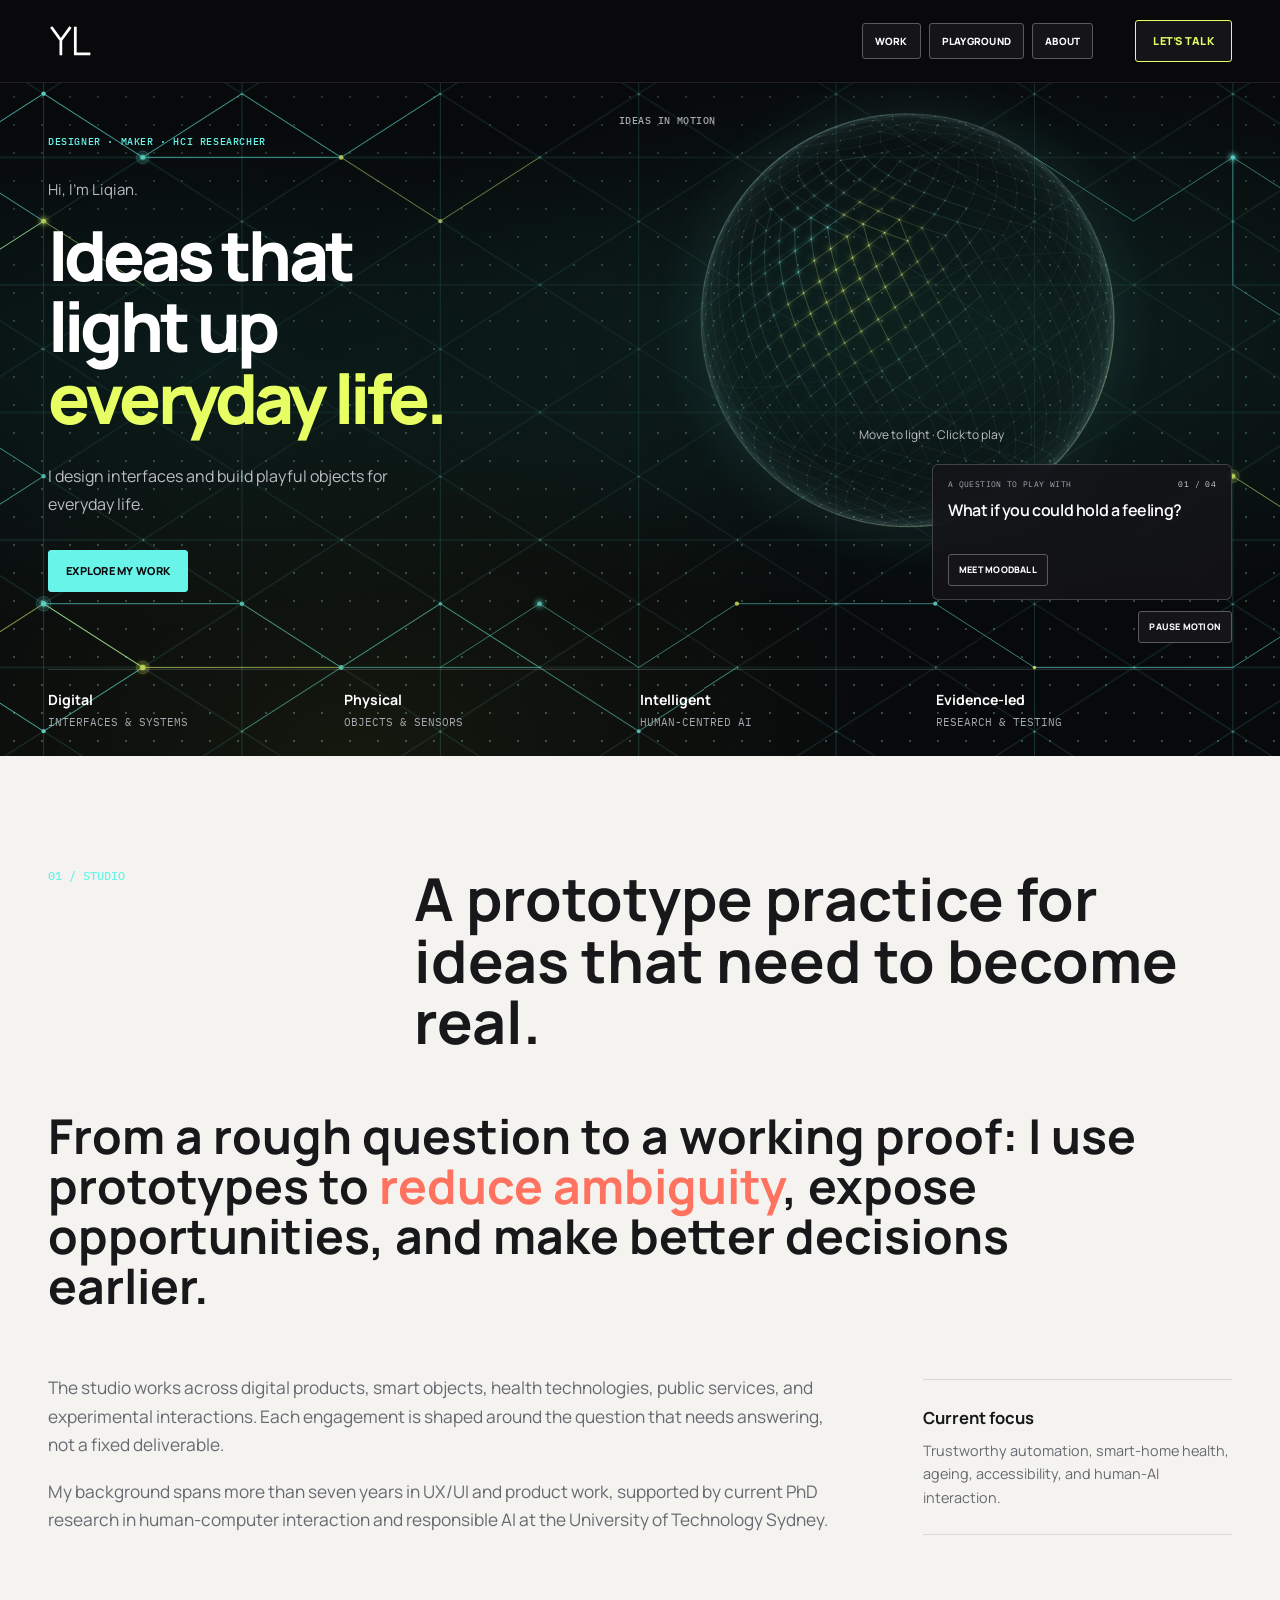
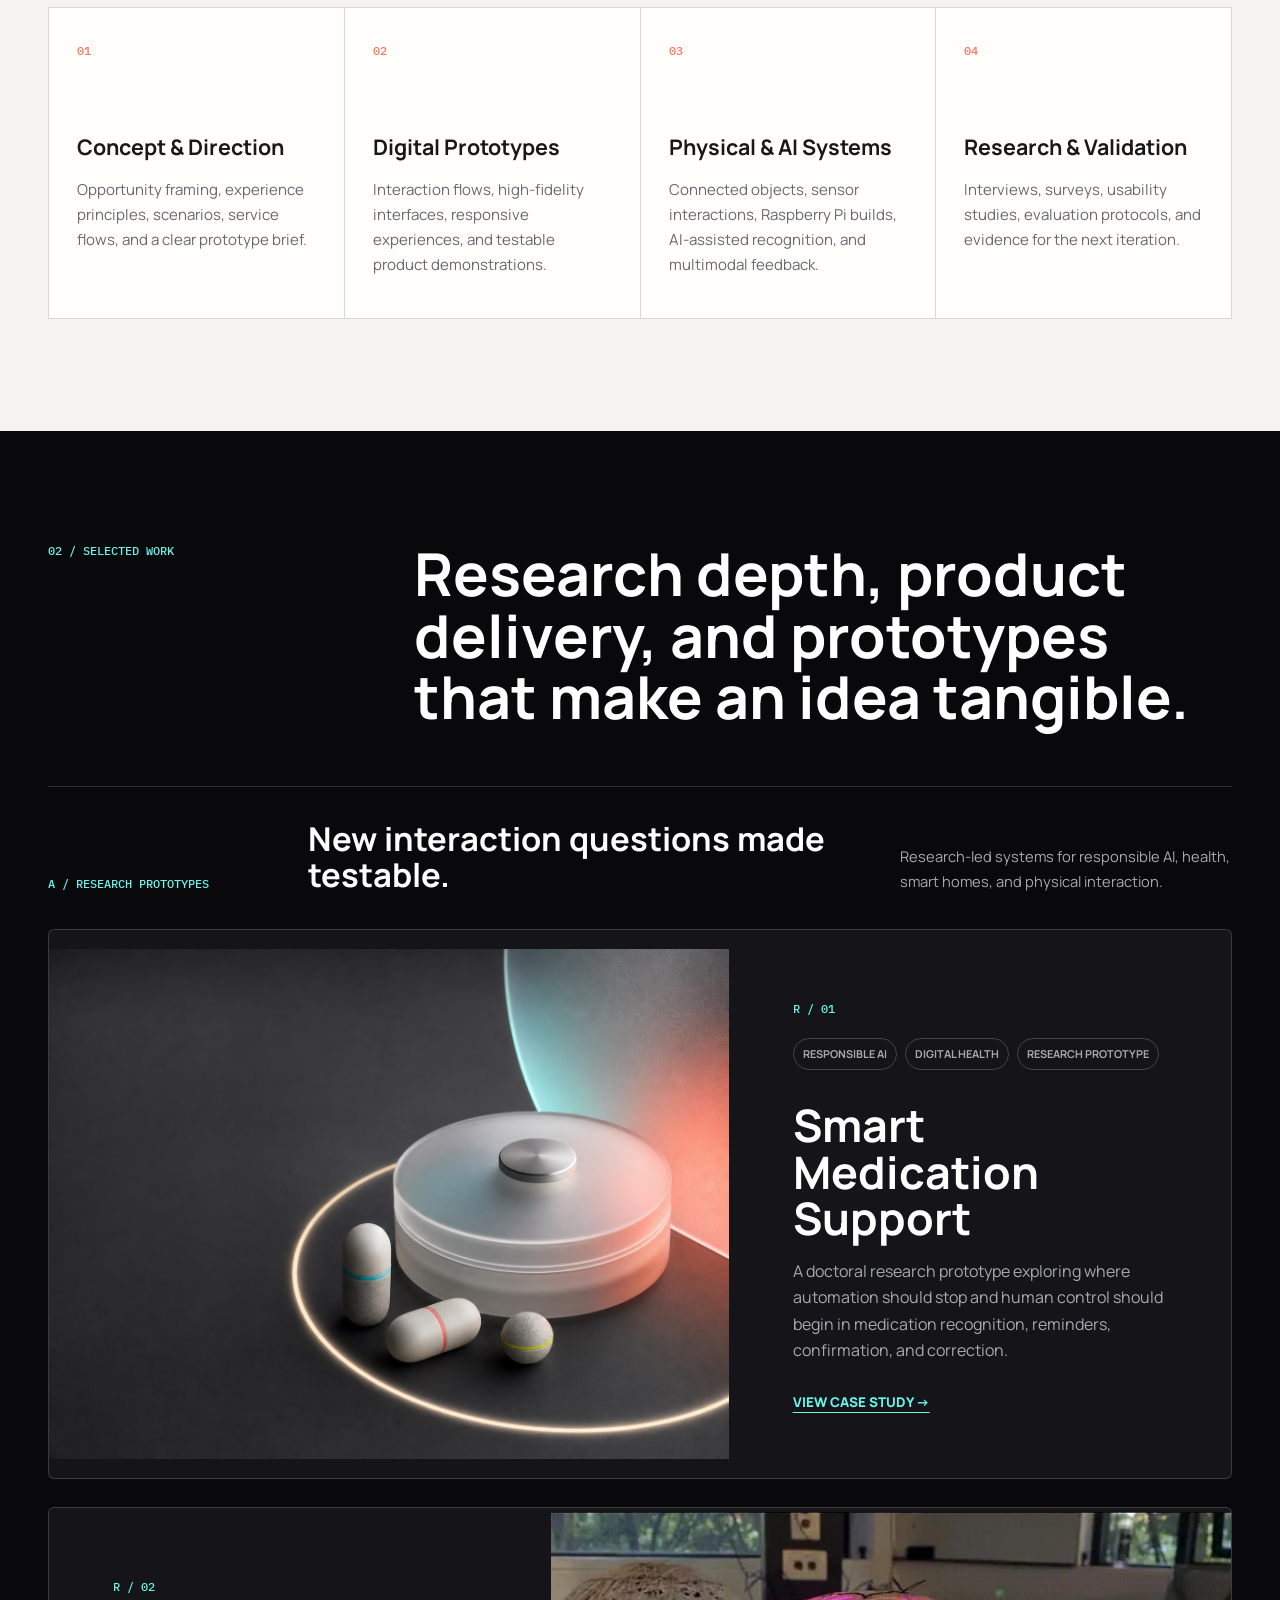
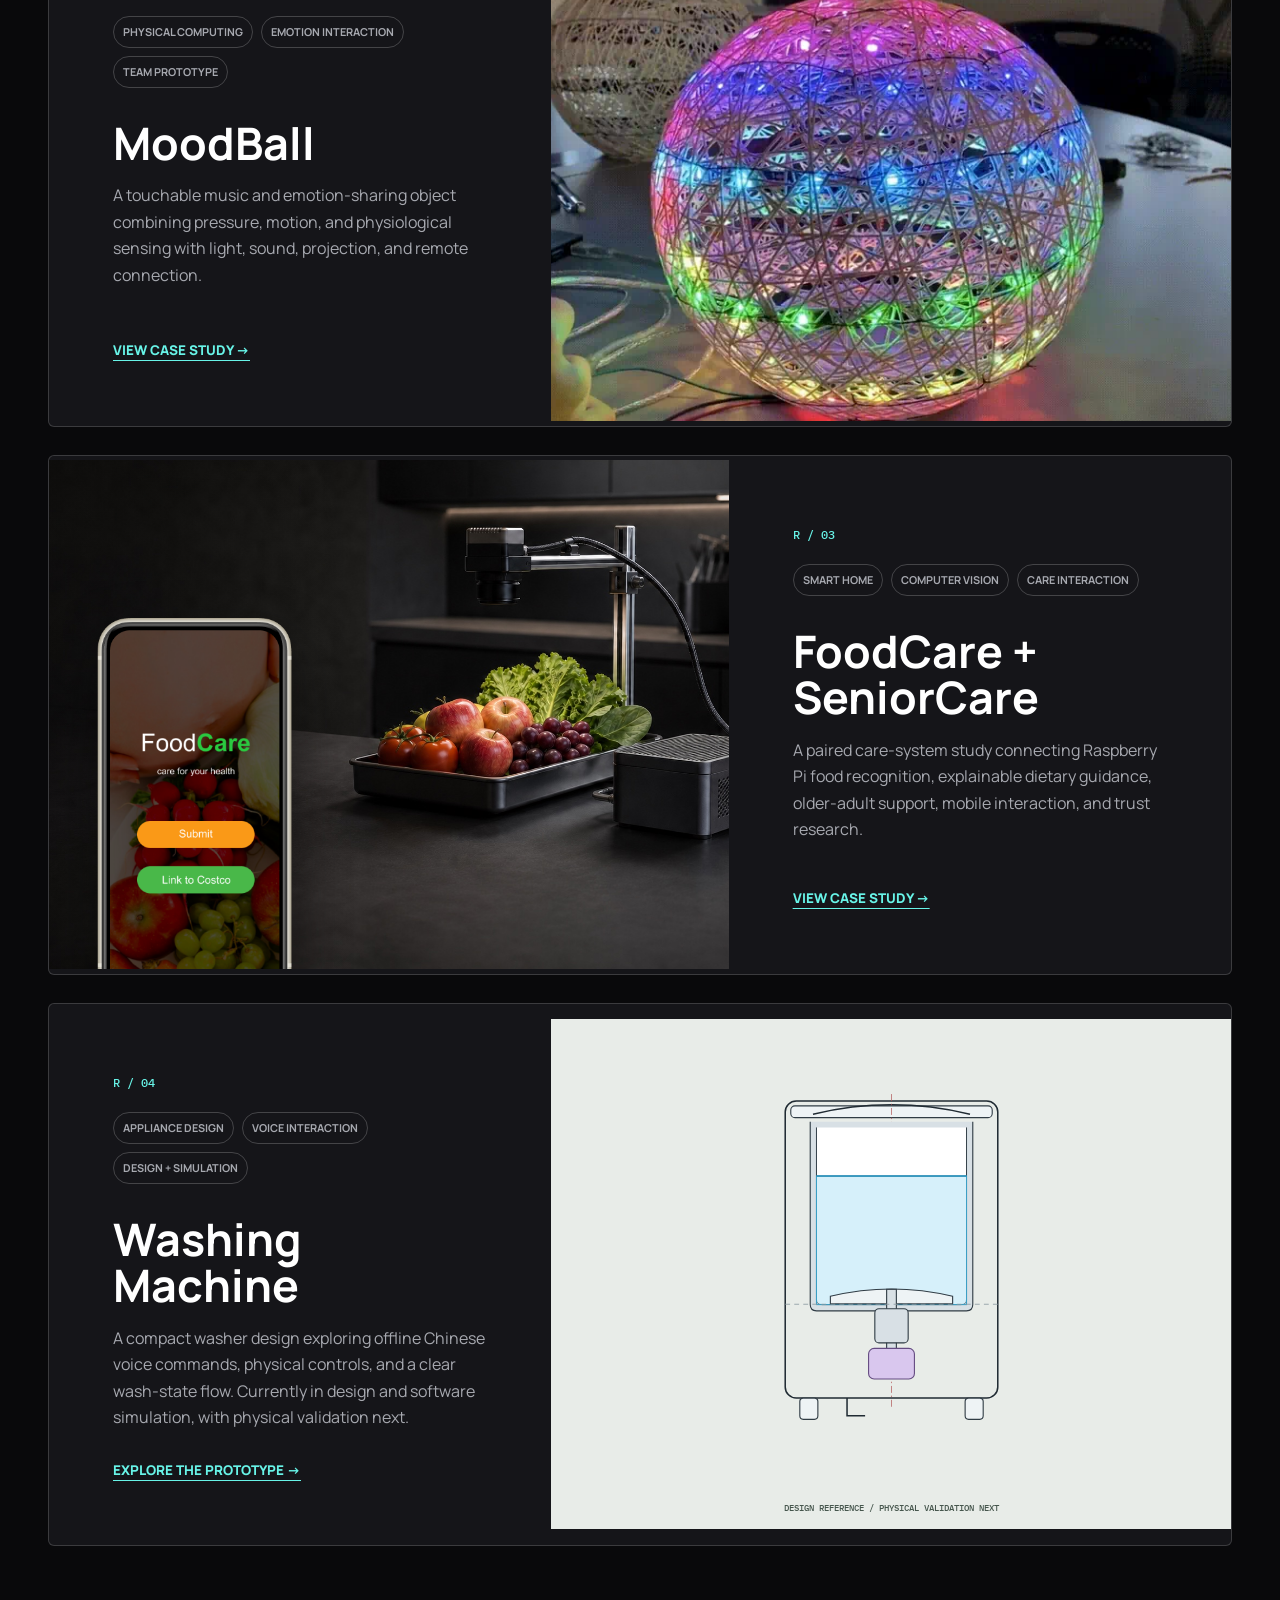
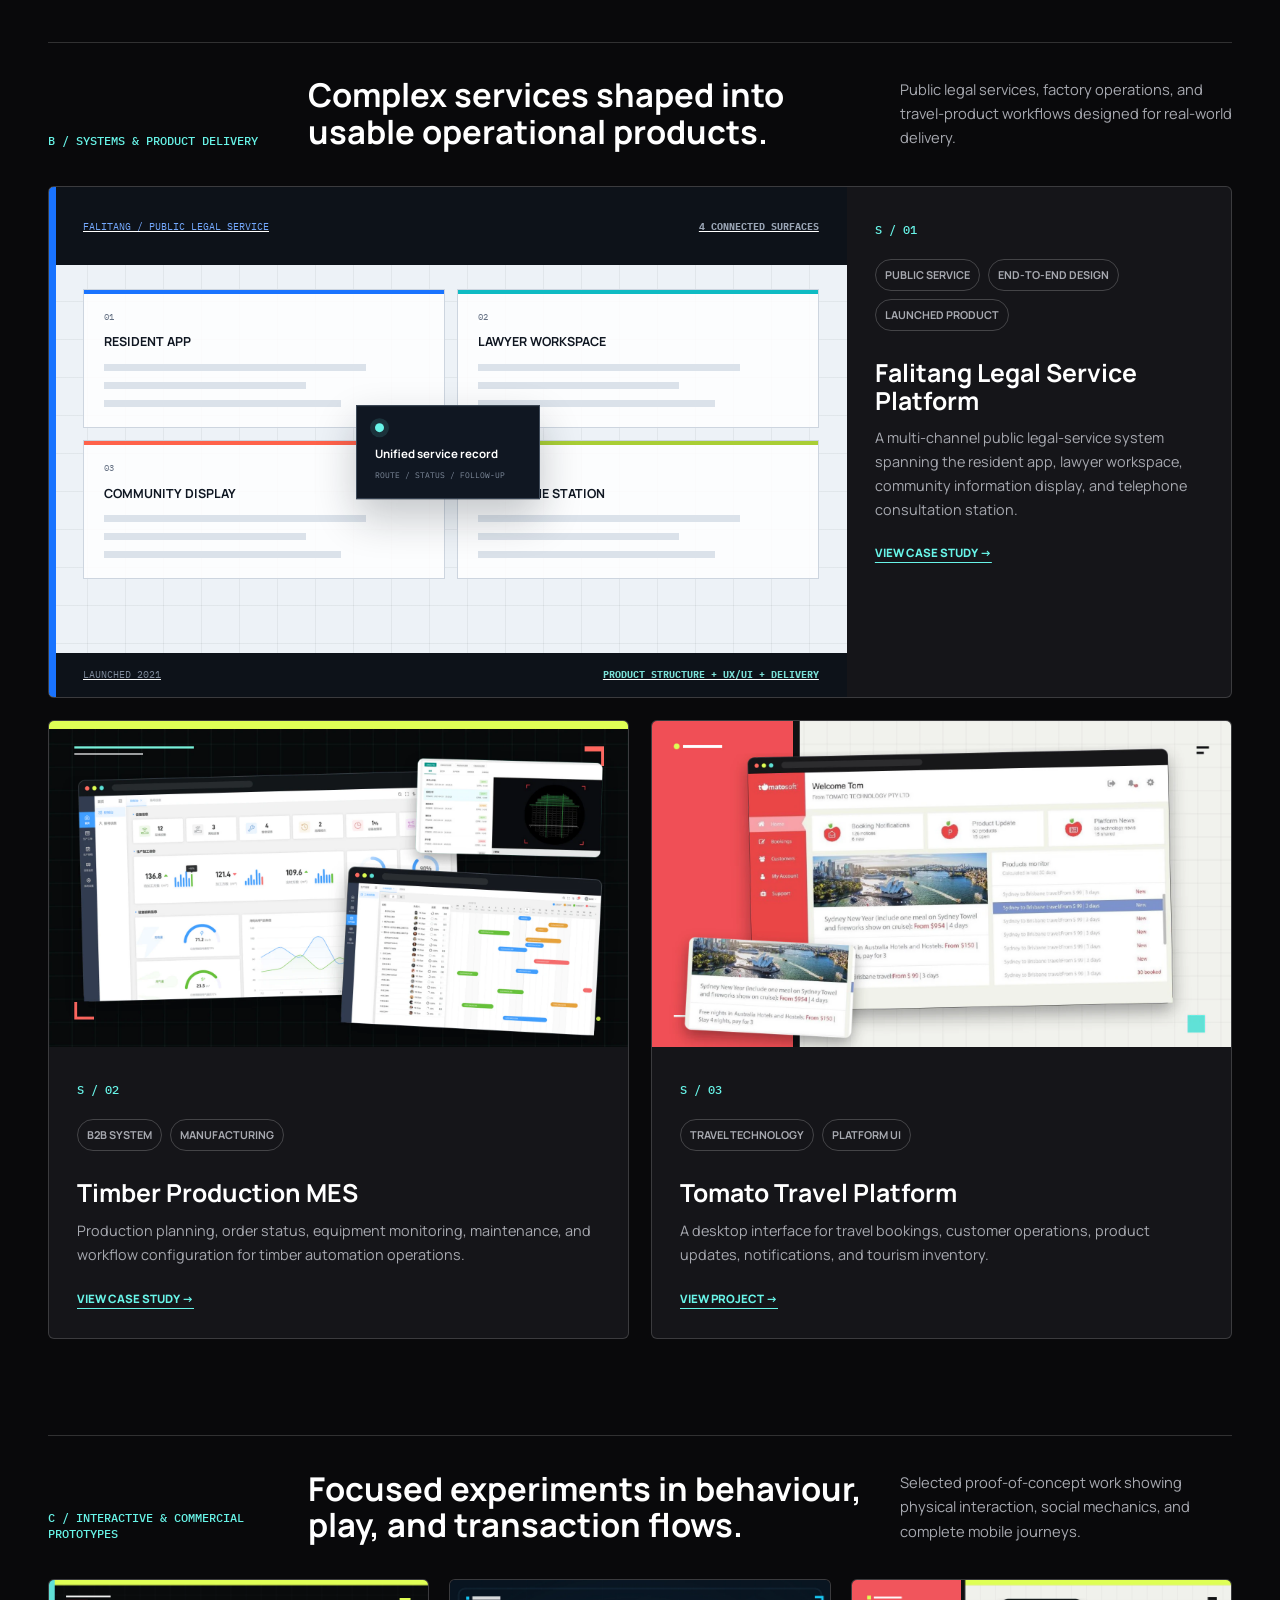
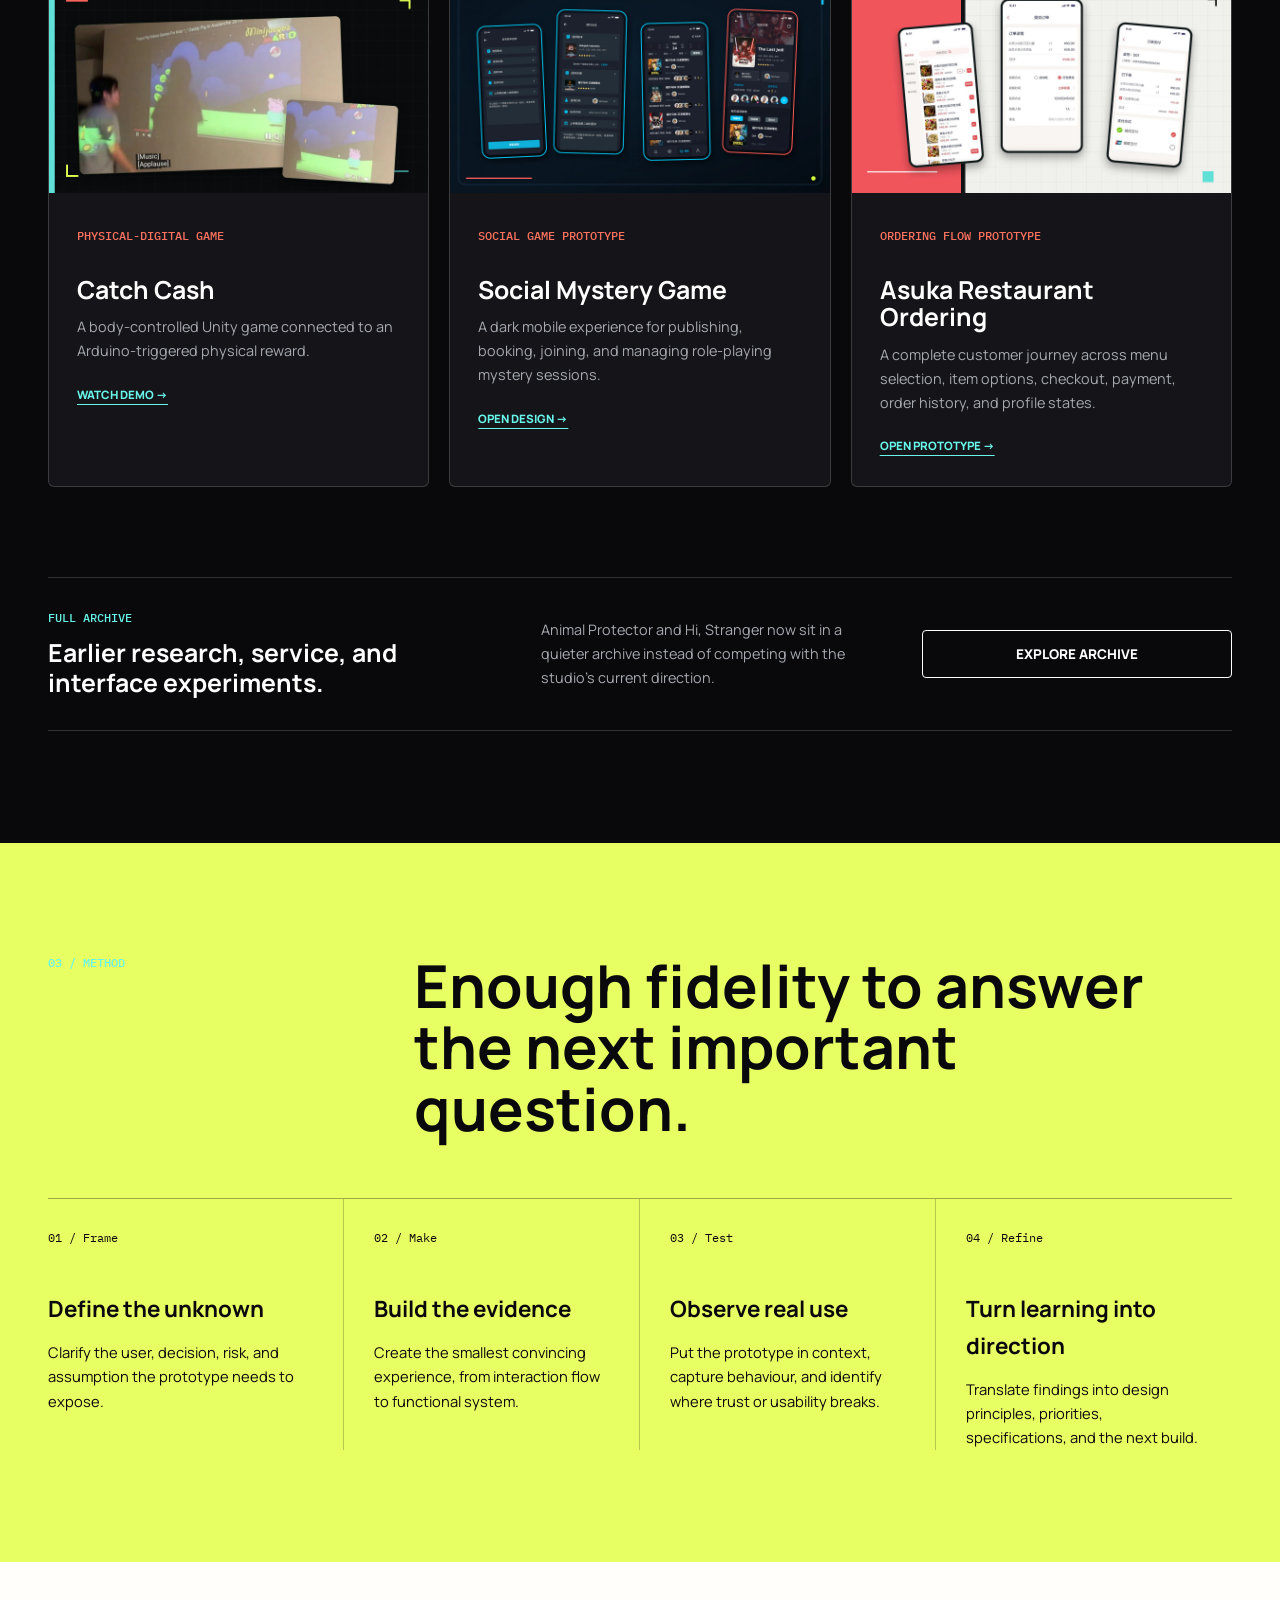
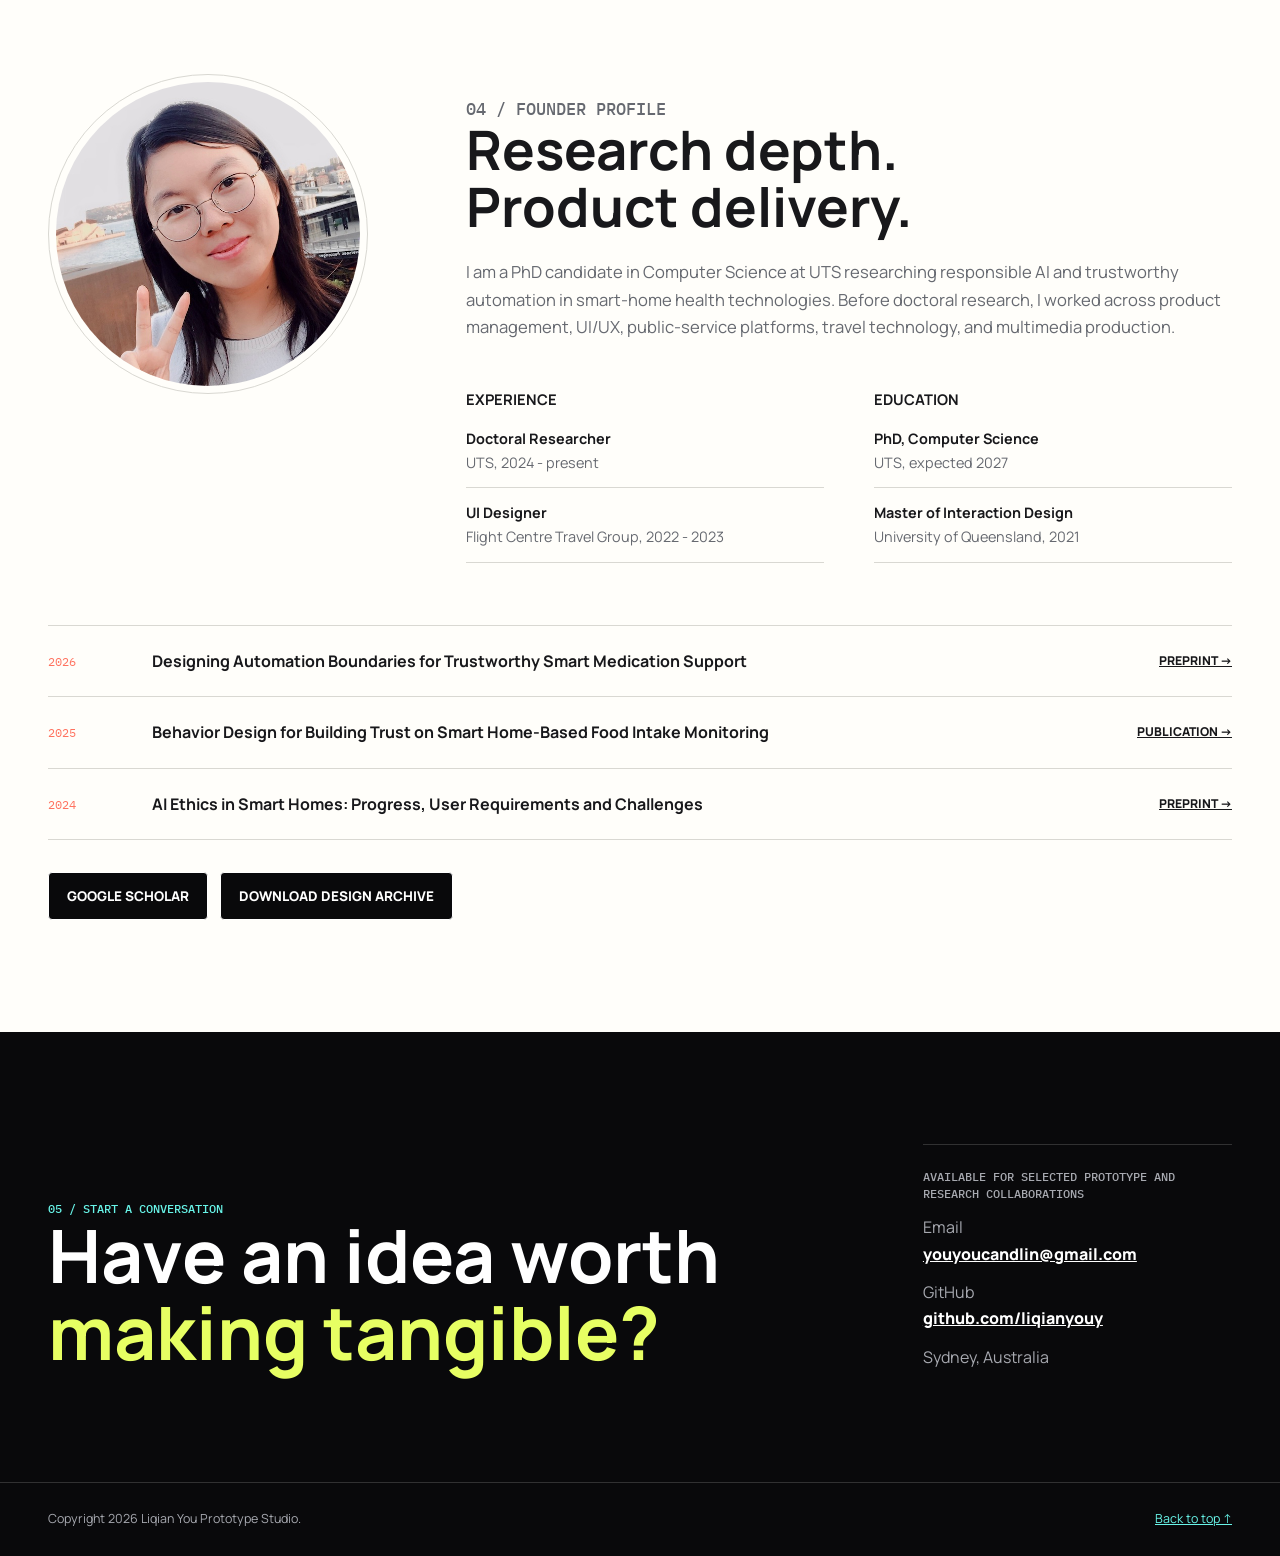
==== commit 5d0a8523: "Add Washing Machine prototype to portfolio" ====
--- a/portfolio/index.html
+++ b/portfolio/index.html
@@ -21,8 +21,8 @@
         href="https://fonts.googleapis.com/css2?family=IBM+Plex+Mono:wght@500&amp;family=Manrope:wght@400;600;700;800&amp;display=swap"
         rel="stylesheet">
     <link rel="stylesheet" href="assets/css/site.css">
-    <link rel="stylesheet" href="assets/css/home-intro.css?v=20260906-3">
-    <script src="assets/js/home-intro.js?v=20260906-1" defer></script>
+    <link rel="stylesheet" href="assets/css/home-intro.css?v=20260906-4">
+    <script src="assets/js/home-intro.js?v=20260906-2" defer></script>
 </head>
 
 <body>
@@ -223,6 +223,31 @@
                                     </p>
                                 </div>
                                 <a class="text-link" href="projects/foodcare/">View case study &rarr;</a>
+                            </div>
+                        </article>
+
+                        <article class="featured-project featured-project--washer" id="washing-machine-project">
+                            <a class="project-media project-media--washer" href="projects/washing-machine/"
+                                aria-label="Explore the Washing Machine design and software prototype">
+                                <img src="assets/images/washing-machine/front-section.svg"
+                                    alt="Front-section design drawing of the compact Washing Machine; not an assembled prototype"
+                                    width="620" height="700" loading="lazy" decoding="async">
+                                <span class="washer-media-caption">Design reference / Physical validation next</span>
+                            </a>
+                            <div class="project-copy">
+                                <div>
+                                    <span class="project-number">R / 04</span>
+                                    <div class="project-tags">
+                                        <span>Appliance design</span>
+                                        <span>Voice interaction</span>
+                                        <span>Design + simulation</span>
+                                    </div>
+                                    <h3>Washing Machine</h3>
+                                    <p>A compact washer design exploring offline Chinese voice commands, physical
+                                        controls, and a clear wash-state flow. Currently in design and software
+                                        simulation, with physical validation next.</p>
+                                </div>
+                                <a class="text-link" href="projects/washing-machine/">Explore the prototype &rarr;</a>
                             </div>
                         </article>
                     </div>
--- a/portfolio/assets/css/home-intro.css
+++ b/portfolio/assets/css/home-intro.css
@@ -379,3 +379,48 @@
     .studio-hero .intro-layout .site-action { transition: none; }
     .studio-hero .intro-layout .orb-stage { transform: none; }
 }
+
+/* The washer is a design reference, so preserve the complete drawing. */
+.featured-project--washer .project-media--washer {
+    position: relative;
+    display: grid;
+    grid-template-rows: minmax(0, 1fr);
+    place-items: center;
+    min-width: 0;
+    padding: 24px 24px 42px;
+    background: #e8ece8;
+    text-decoration: none;
+}
+
+.featured-project--washer .project-media--washer img {
+    min-width: 0;
+    min-height: 0;
+    width: 100%;
+    height: 100%;
+    max-height: 410px;
+    object-fit: contain;
+}
+
+.featured-project--washer .washer-media-caption {
+    position: absolute;
+    right: 12px;
+    bottom: 15px;
+    left: 12px;
+    color: #46564d;
+    font: 500 9px/1.5 "IBM Plex Mono", monospace;
+    text-align: center;
+    text-transform: uppercase;
+}
+
+.featured-project--washer .project-media--washer:focus-visible {
+    outline: 3px solid #17776e;
+    outline-offset: -5px;
+}
+
+@media (max-width: 1080px) {
+    .featured-project.featured-project--washer { grid-template-columns: minmax(0, 1fr); }
+}
+
+@media (max-width: 760px) {
+    .featured-project--washer .project-media--washer { height: 300px; aspect-ratio: auto; }
+}
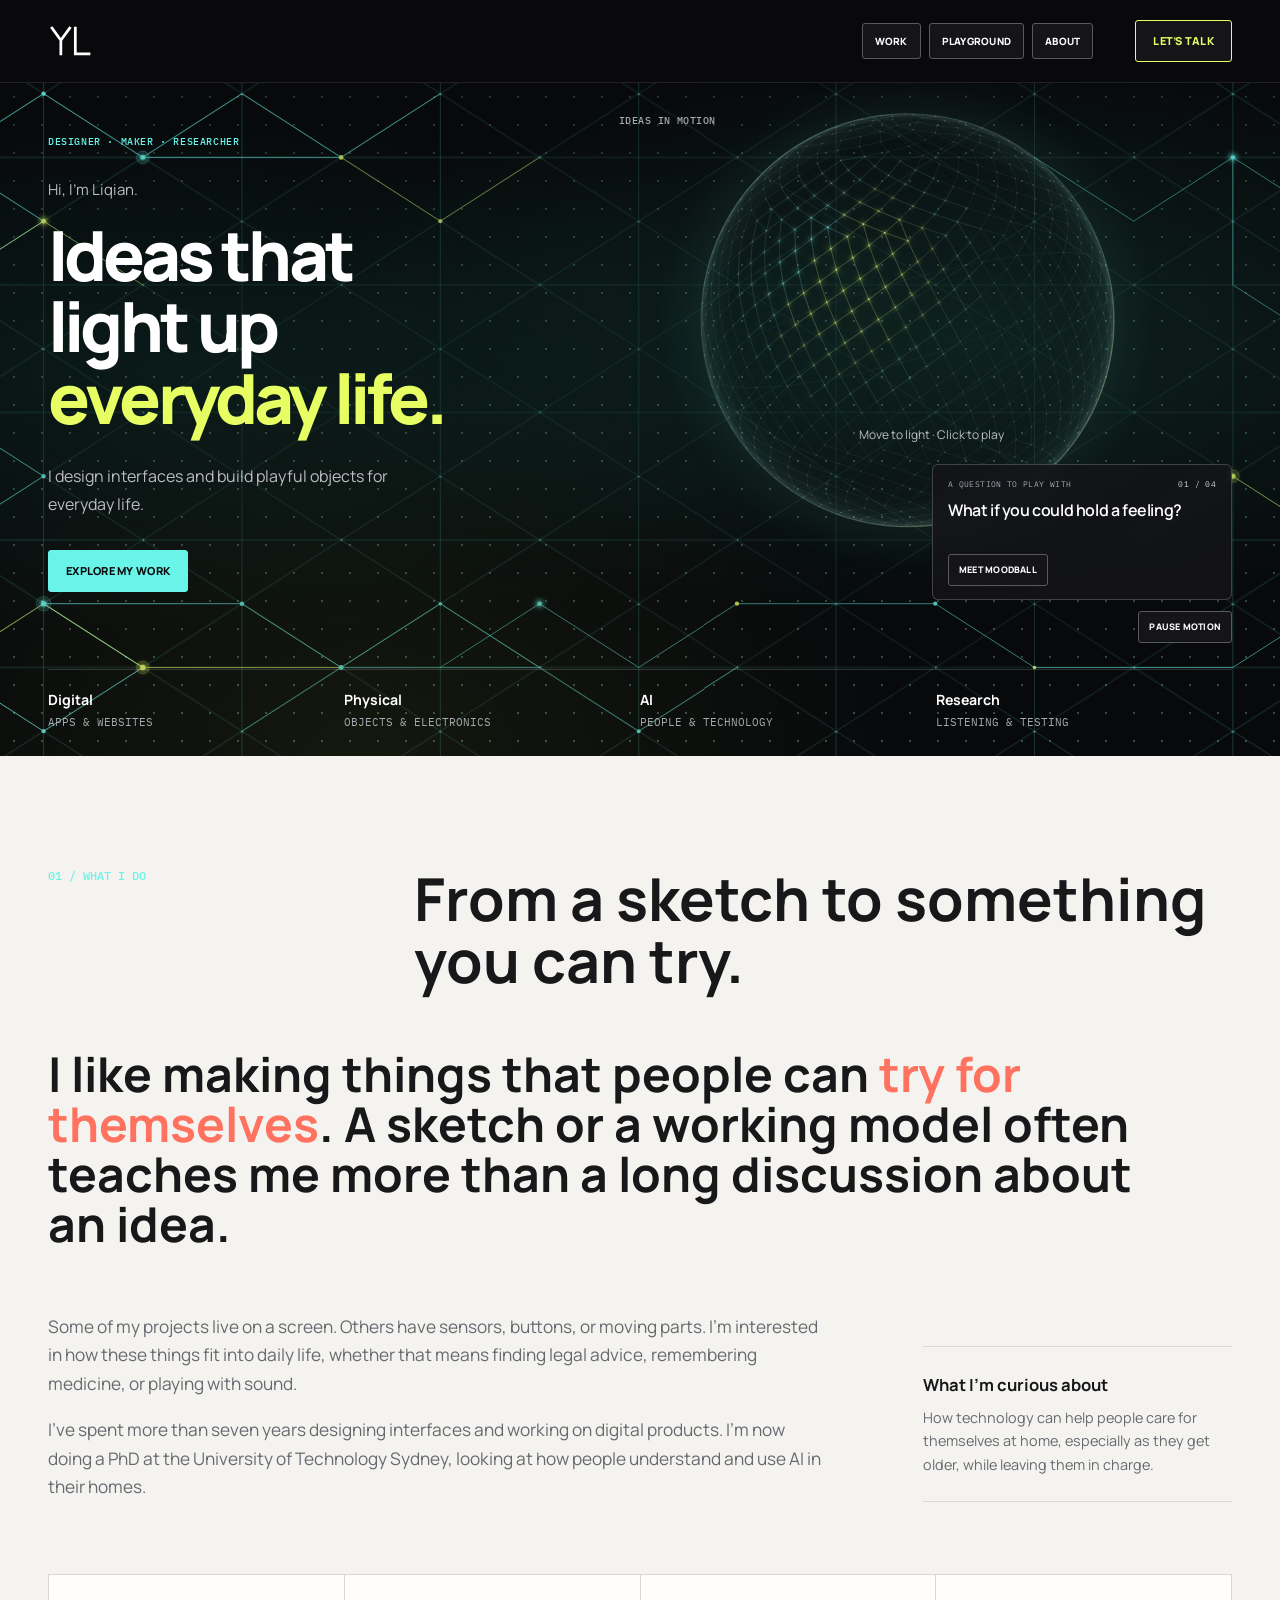
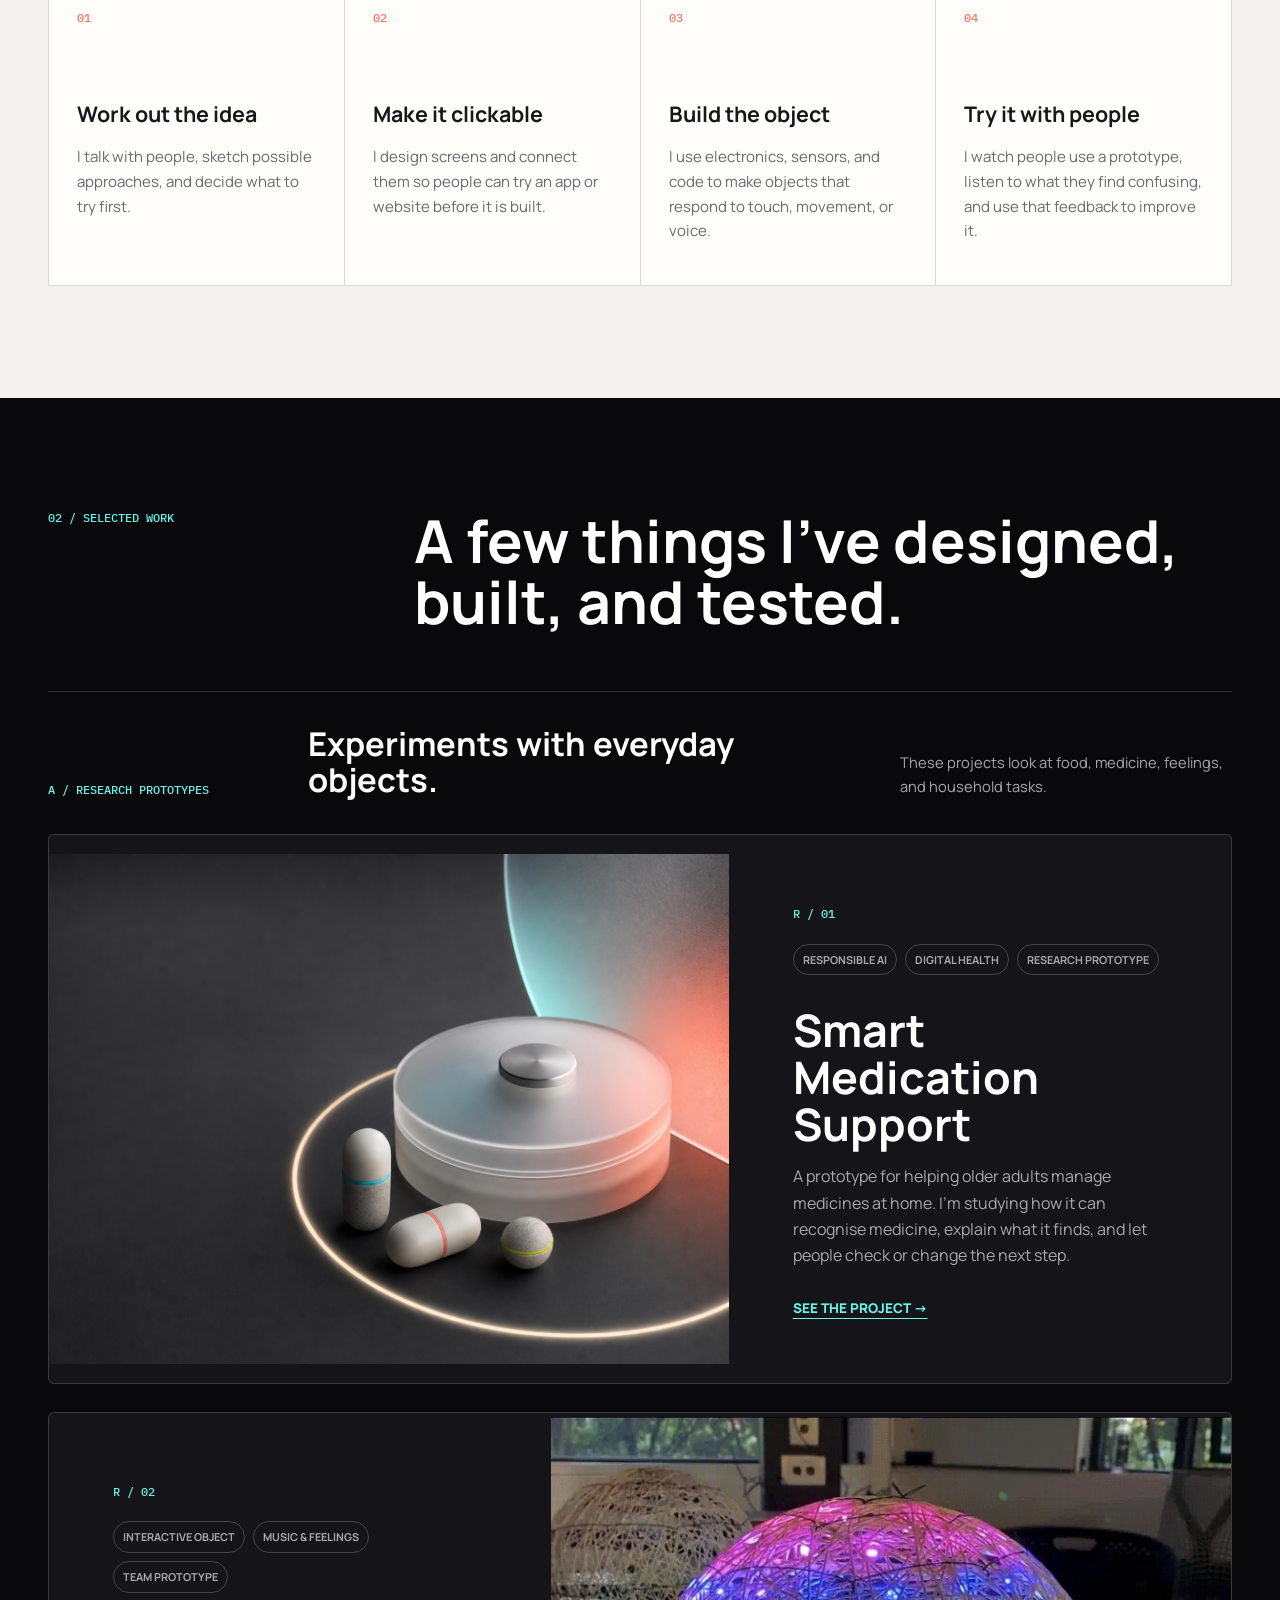
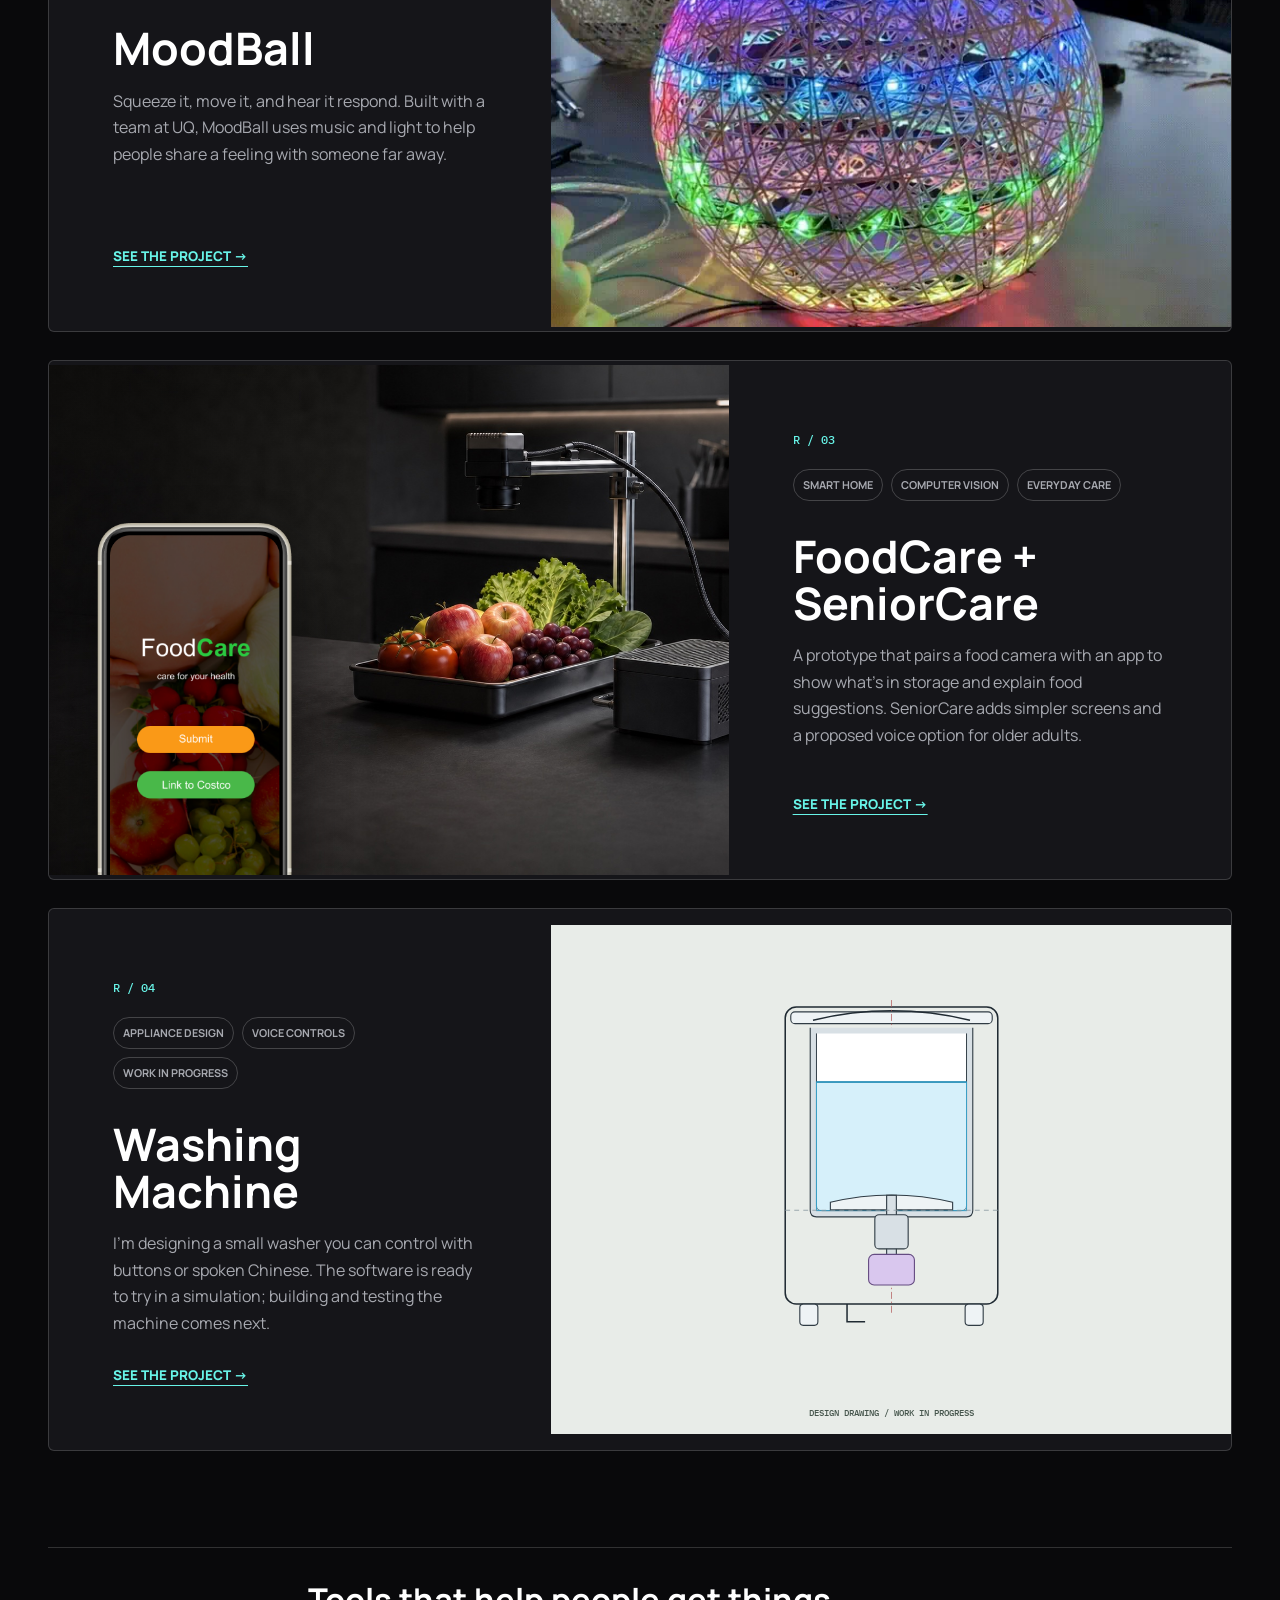
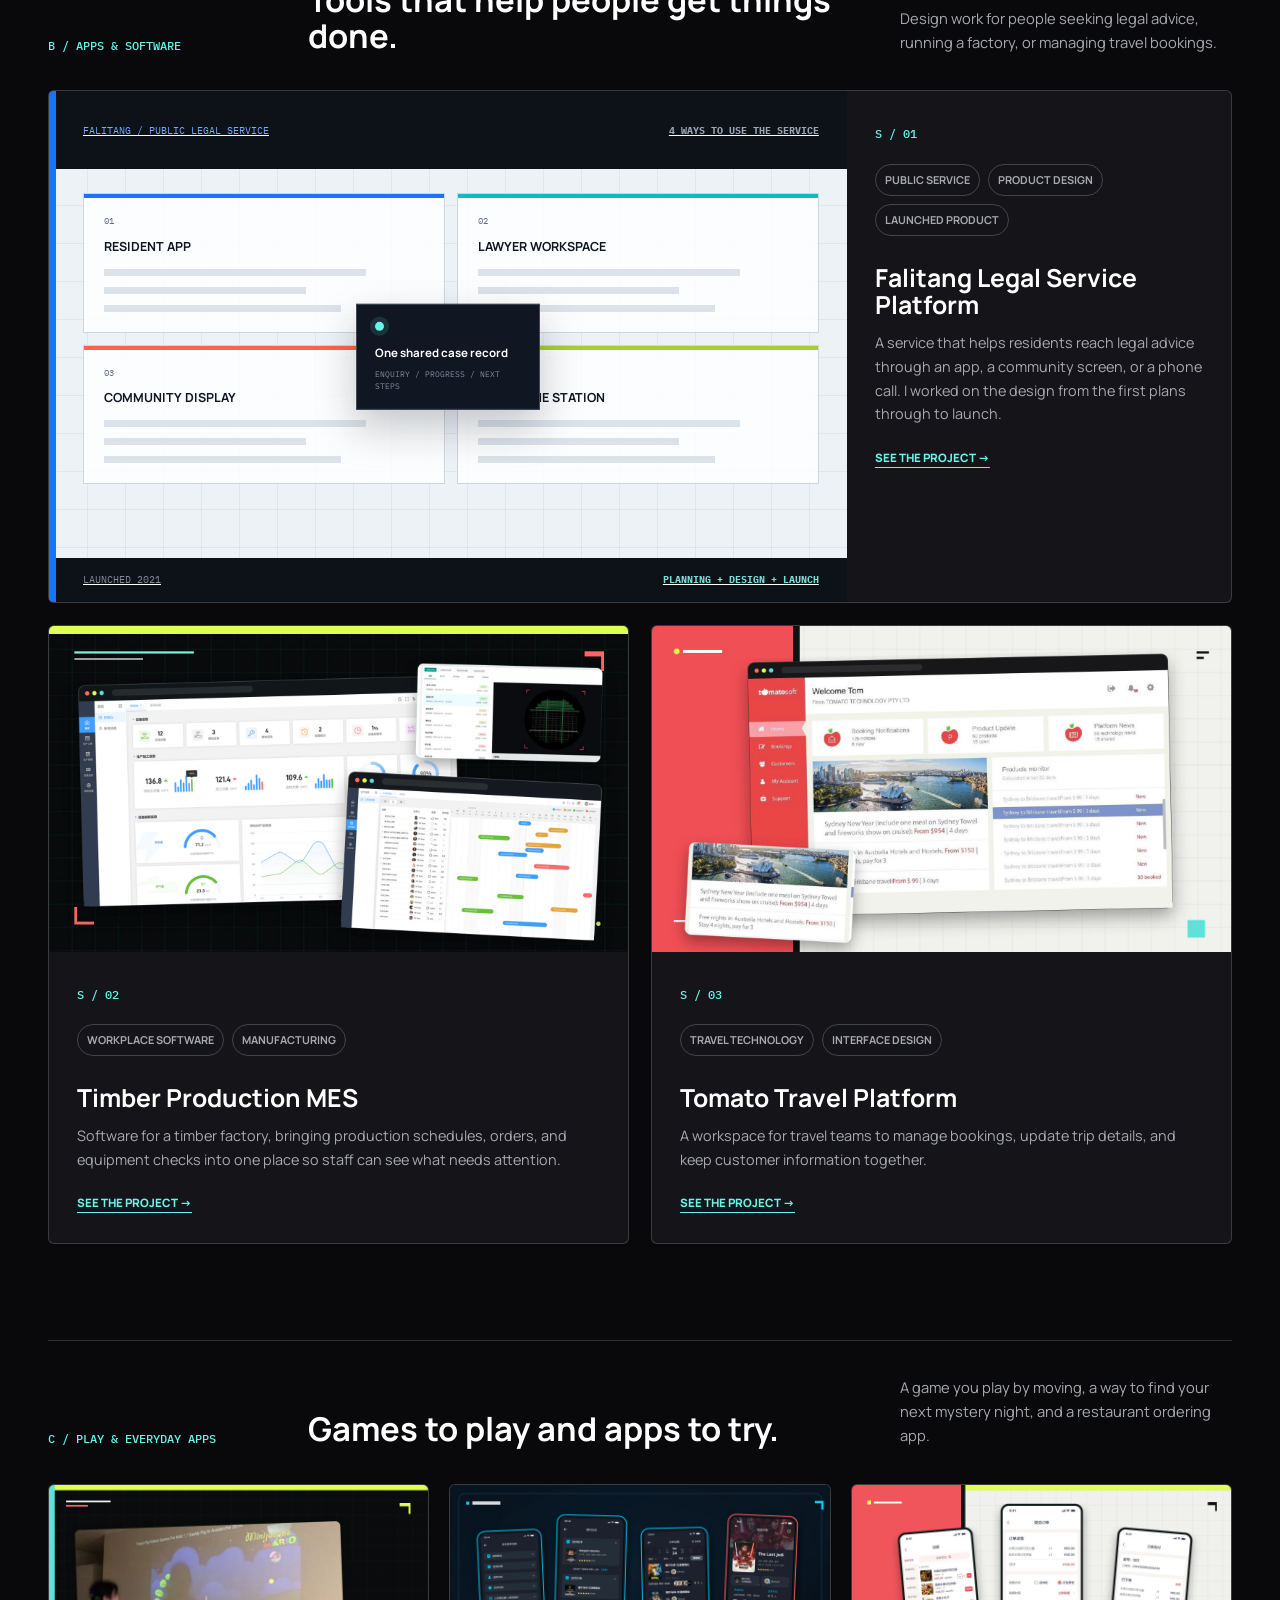
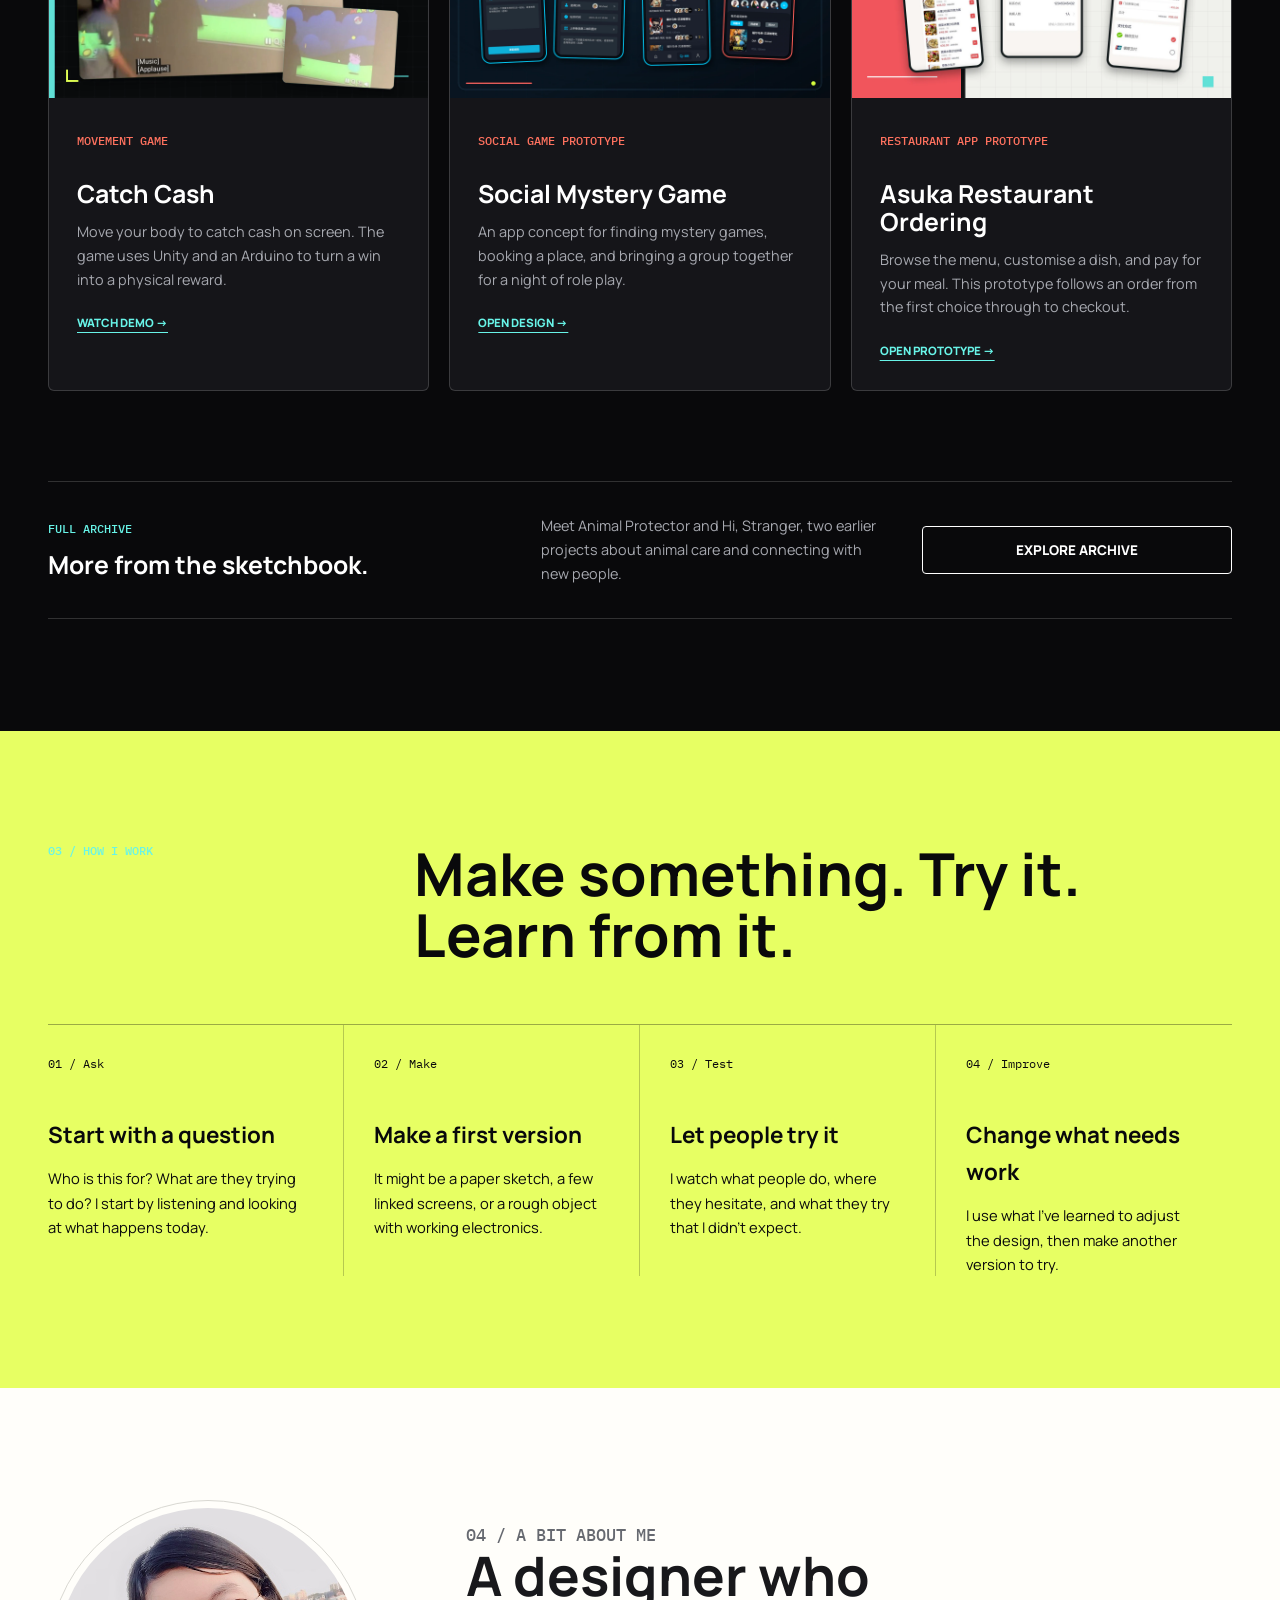
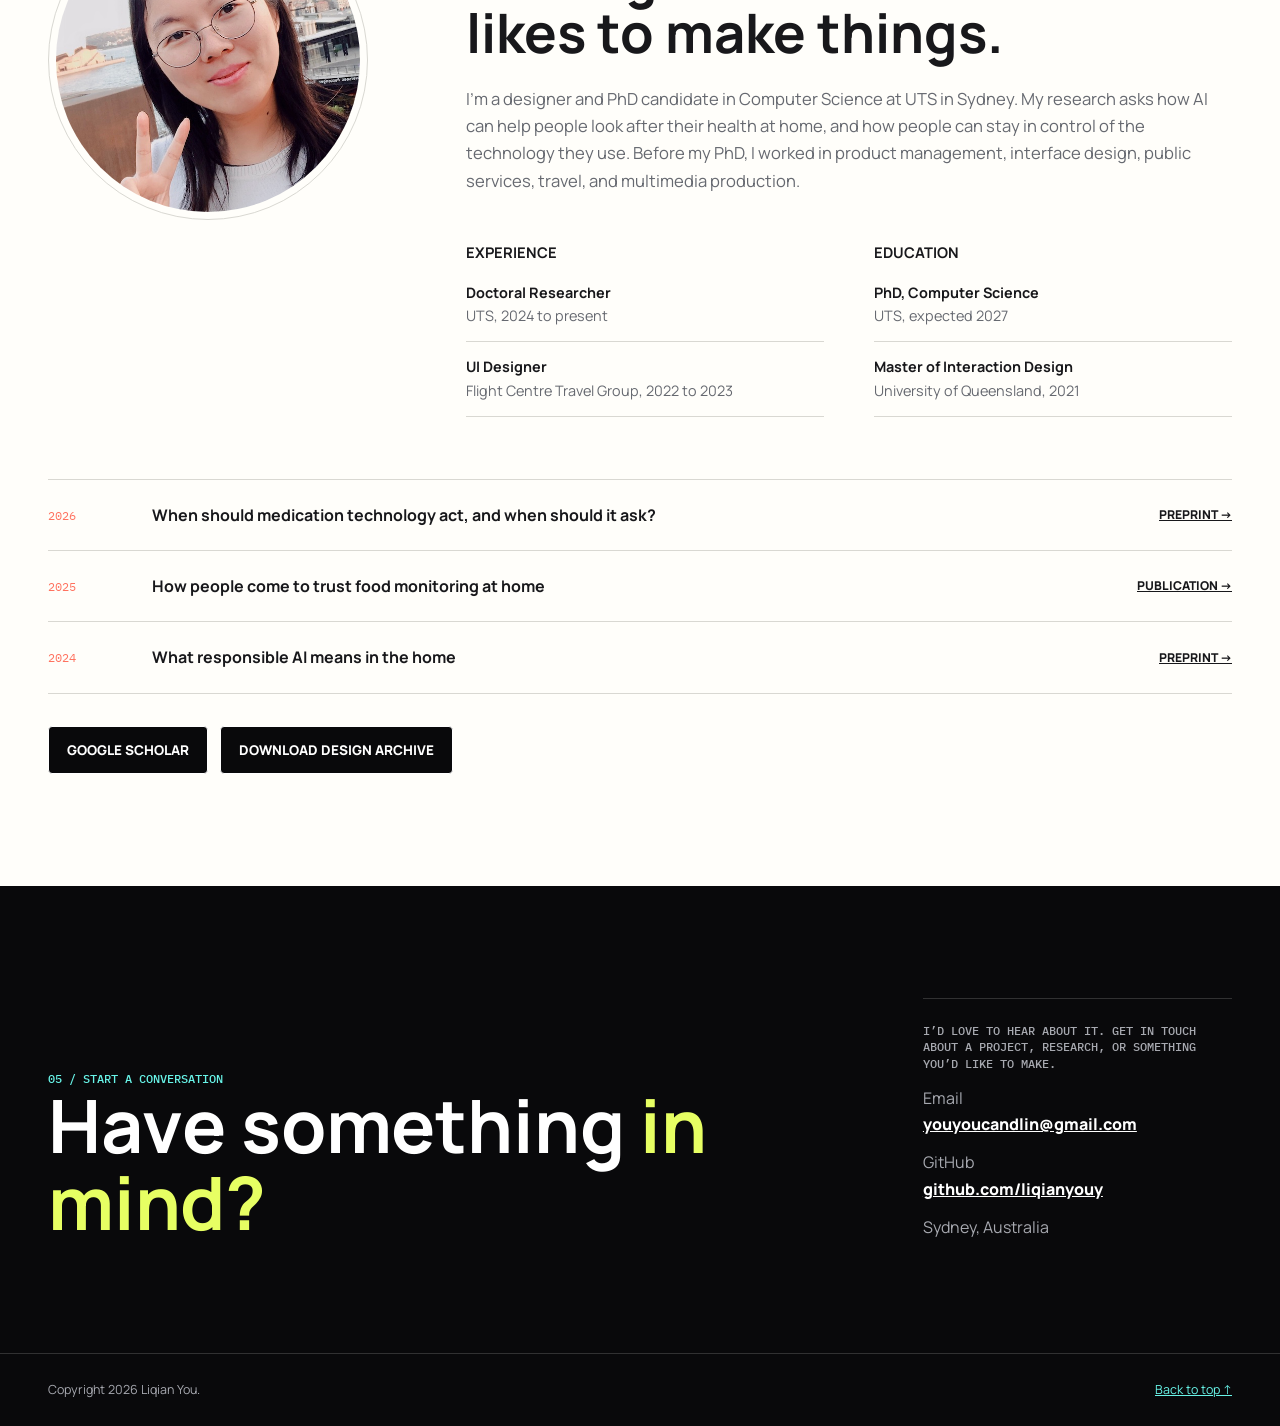
==== commit fd2115ad: "Make portfolio copy clearer and more personal" ====
--- a/portfolio/index.html
+++ b/portfolio/index.html
@@ -5,10 +5,10 @@
     <meta charset="utf-8">
     <meta name="viewport" content="width=device-width, initial-scale=1">
     <meta name="description"
-        content="Liqian You Prototype Studio turns early ideas into testable digital, physical, and AI-enabled experiences through research, interaction design, and functional prototyping.">
+        content="Hi, I’m Liqian. I design apps, build playful objects, and research how technology can help in everyday life. Take a look at what I’ve been making.">
     <meta property="og:title" content="Liqian You — A little curious. Always making.">
     <meta property="og:description"
-        content="Independent prototype and idea design practice for digital products, smart objects, responsible AI, and human-centred systems.">
+        content="Apps, playful objects, and experiments with everyday technology. A collection of projects by designer and researcher Liqian You.">
     <meta property="og:type" content="website">
     <meta property="og:image"
         content="https://liqianyouy.github.io/Homepage/portfolio/assets/images/moodball/hero.jpg">
@@ -22,7 +22,7 @@
         rel="stylesheet">
     <link rel="stylesheet" href="assets/css/site.css">
     <link rel="stylesheet" href="assets/css/home-intro.css?v=20260906-4">
-    <script src="assets/js/home-intro.js?v=20260906-2" defer></script>
+    <script src="assets/js/home-intro.js?v=20260906-3" defer></script>
 </head>
 
 <body>
@@ -34,7 +34,7 @@
         <div class="shell hero-inner intro-inner">
             <div class="intro-layout" aria-labelledby="hero-title">
                 <div class="hero-copy">
-                  <p class="eyebrow">DESIGNER · MAKER · HCI RESEARCHER</p>
+                  <p class="eyebrow">DESIGNER · MAKER · RESEARCHER</p>
                   <p class="hello">Hi, I’m Liqian.</p>
                   <h1 id="hero-title">Ideas that<br>light up<br><em>everyday life.</em></h1>
                   <p class="hero-description">I design interfaces and build playful objects for everyday life.</p>
@@ -42,28 +42,28 @@
                 </div>
                 <div class="workbench" id="workbench">
                   <span class="bench-label mono">IDEAS IN MOTION</span>
-                  <div class="orb-stage"><canvas id="curiosity-orb" aria-hidden="true"></canvas><button class="orb-touch" id="orb-touch" aria-label="Illuminate the glass sphere. Click or press Enter to discover a project question."></button></div>
+                  <div class="orb-stage"><canvas id="curiosity-orb" aria-hidden="true"></canvas><button class="orb-touch" id="orb-touch" aria-label="Light up the sphere. Click or press Enter to discover a project."></button></div>
                   <div class="bench-instruction"><span class="pointer-hint">Move to light · Click to play</span><span class="touch-hint">Touch to light · Tap to play</span></div>
                   <div class="bench-note"><div class="idea-heading"><span class="mono">A QUESTION TO PLAY WITH</span><span id="idea-count" class="mono" aria-live="polite">01 / 04</span></div><p id="idea-question">What if you could hold a feeling?</p><a id="idea-link" href="projects/moodball/" class="site-action">Meet MoodBall </a></div>
                   <button id="motion-toggle" class="motion-toggle site-action" type="button" aria-pressed="false">Pause motion <span aria-hidden="true">Ⅱ</span></button>
                 </div>
             </div>
-            <div class="hero-index" aria-label="Studio focus">
+            <div class="hero-index" aria-label="Things I work on">
                 <div>
                     <strong>Digital</strong>
-                    <span>Interfaces &amp; systems</span>
+                    <span>Apps &amp; websites</span>
                 </div>
                 <div>
                     <strong>Physical</strong>
-                    <span>Objects &amp; sensors</span>
+                    <span>Objects &amp; electronics</span>
                 </div>
                 <div>
-                    <strong>Intelligent</strong>
-                    <span>Human-centred AI</span>
+                    <strong>AI</strong>
+                    <span>People &amp; technology</span>
                 </div>
                 <div>
-                    <strong>Evidence-led</strong>
-                    <span>Research &amp; testing</span>
+                    <strong>Research</strong>
+                    <span>Listening &amp; testing</span>
                 </div>
             </div>
         </div>
@@ -73,59 +73,55 @@
         <section class="section-band section-band--paper" id="services">
             <div class="shell">
                 <div class="section-head">
-                    <p class="section-index">01 / Studio</p>
-                    <h2>A prototype practice for ideas that need to become real.</h2>
+                    <p class="section-index">01 / What I do</p>
+                    <h2>From a sketch to something you can try.</h2>
                 </div>
 
                 <p class="manifesto">
-                    From a rough question to a working proof: I use prototypes to <em>reduce ambiguity</em>, expose
-                    opportunities, and make better decisions earlier.
+                    I like making things that people can <em>try for themselves</em>. A sketch or a working model
+                    often teaches me more than a long discussion about an idea.
                 </p>
 
                 <div class="intro-grid">
                     <div class="intro-copy">
                         <p>
-                            The studio works across digital products, smart objects, health technologies, public
-                            services, and experimental interactions. Each engagement is shaped around the question that
-                            needs answering, not a fixed deliverable.
+                            Some of my projects live on a screen. Others have sensors, buttons, or moving parts.
+                            I’m interested in how these things fit into daily life, whether that means finding legal
+                            advice, remembering medicine, or playing with sound.
                         </p>
                         <p>
-                            My background spans more than seven years in UX/UI and product work, supported by current
-                            PhD research in human-computer interaction and responsible AI at the University of
-                            Technology Sydney.
+                            I’ve spent more than seven years designing interfaces and working on digital products.
+                            I’m now doing a PhD at the University of Technology Sydney, looking at how people understand
+                            and use AI in their homes.
                         </p>
                     </div>
                     <aside class="studio-note">
-                        <strong>Current focus</strong>
-                        <span>Trustworthy automation, smart-home health, ageing, accessibility, and human-AI
-                            interaction.</span>
+                        <strong>What I’m curious about</strong>
+                        <span>How technology can help people care for themselves at home, especially as they get older,
+                            while leaving them in charge.</span>
                     </aside>
                 </div>
 
                 <div class="service-grid">
                     <article>
                         <span class="project-number">01</span>
-                        <h3>Concept &amp; Direction</h3>
-                        <p>Opportunity framing, experience principles, scenarios, service flows, and a clear prototype
-                            brief.</p>
+                        <h3>Work out the idea</h3>
+                        <p>I talk with people, sketch possible approaches, and decide what to try first.</p>
                     </article>
                     <article>
                         <span class="project-number">02</span>
-                        <h3>Digital Prototypes</h3>
-                        <p>Interaction flows, high-fidelity interfaces, responsive experiences, and testable product
-                            demonstrations.</p>
+                        <h3>Make it clickable</h3>
+                        <p>I design screens and connect them so people can try an app or website before it is built.</p>
                     </article>
                     <article>
                         <span class="project-number">03</span>
-                        <h3>Physical &amp; AI Systems</h3>
-                        <p>Connected objects, sensor interactions, Raspberry Pi builds, AI-assisted recognition, and
-                            multimodal feedback.</p>
+                        <h3>Build the object</h3>
+                        <p>I use electronics, sensors, and code to make objects that respond to touch, movement, or voice.</p>
                     </article>
                     <article>
                         <span class="project-number">04</span>
-                        <h3>Research &amp; Validation</h3>
-                        <p>Interviews, surveys, usability studies, evaluation protocols, and evidence for the next
-                            iteration.</p>
+                        <h3>Try it with people</h3>
+                        <p>I watch people use a prototype, listen to what they find confusing, and use that feedback to improve it.</p>
                     </article>
                 </div>
             </div>
@@ -135,21 +131,21 @@
             <div class="shell">
                 <div class="section-head">
                     <p class="section-index">02 / Selected work</p>
-                    <h2>Research depth, product delivery, and prototypes that make an idea tangible.</h2>
+                    <h2>A few things I’ve designed, built, and tested.</h2>
                 </div>
 
                 <section class="work-collection" aria-labelledby="research-prototypes-title">
                     <div class="collection-head">
                         <p class="section-index">A / Research prototypes</p>
-                        <h3 id="research-prototypes-title">New interaction questions made testable.</h3>
-                        <p>Research-led systems for responsible AI, health, smart homes, and physical interaction.</p>
+                        <h3 id="research-prototypes-title">Experiments with everyday objects.</h3>
+                        <p>These projects look at food, medicine, feelings, and household tasks.</p>
                     </div>
 
                     <div class="project-stack">
                         <article class="featured-project">
                             <div class="project-media">
                                 <img src="assets/images/smart-medication/concept-cover.jpg"
-                                    alt="Abstract concept visual for trustworthy medication support" loading="lazy"
+                                    alt="Illustration for the Smart Medication Support research project" loading="lazy"
                                     decoding="async">
                             </div>
                             <div class="project-copy">
@@ -162,12 +158,12 @@
                                     </div>
                                     <h3>Smart Medication Support</h3>
                                     <p>
-                                        A doctoral research prototype exploring where automation should stop and human
-                                        control should begin in medication recognition, reminders, confirmation, and
-                                        correction.
+                                        A prototype for helping older adults manage medicines at home. I’m studying how it
+                                        can recognise medicine, explain what it finds, and let people check or change
+                                        the next step.
                                     </p>
                                 </div>
-                                <a class="text-link" href="projects/smart-medication/">View case study &rarr;</a>
+                                <a class="text-link" href="projects/smart-medication/">See the project &rarr;</a>
                             </div>
                         </article>
 
@@ -185,24 +181,24 @@
                                 <div>
                                     <span class="project-number">R / 02</span>
                                     <div class="project-tags">
-                                        <span>Physical computing</span>
-                                        <span>Emotion interaction</span>
+                                        <span>Interactive object</span>
+                                        <span>Music &amp; feelings</span>
                                         <span>Team prototype</span>
                                     </div>
                                     <h3>MoodBall</h3>
                                     <p>
-                                        A touchable music and emotion-sharing object combining pressure, motion, and
-                                        physiological sensing with light, sound, projection, and remote connection.
+                                        Squeeze it, move it, and hear it respond. Built with a team at UQ, MoodBall uses
+                                        music and light to help people share a feeling with someone far away.
                                     </p>
                                 </div>
-                                <a class="text-link" href="projects/moodball/">View case study &rarr;</a>
+                                <a class="text-link" href="projects/moodball/">See the project &rarr;</a>
                             </div>
                         </article>
 
                         <article class="featured-project">
                             <div class="project-media project-media--foodcare">
                                 <img class="project-cover" src="assets/images/foodcare/hero-banner.jpg"
-                                    alt="FoodCare camera and produce-recognition prototype" loading="lazy"
+                                    alt="FoodCare camera prototype recognising fruit and vegetables" loading="lazy"
                                     decoding="async">
                                 <img class="project-ui-preview" src="assets/images/foodcare/mobile-prototype.png"
                                     alt="FoodCare mobile application interface" loading="lazy" decoding="async">
@@ -213,41 +209,41 @@
                                     <div class="project-tags">
                                         <span>Smart home</span>
                                         <span>Computer vision</span>
-                                        <span>Care interaction</span>
+                                        <span>Everyday care</span>
                                     </div>
                                     <h3>FoodCare + SeniorCare</h3>
                                     <p>
-                                        A paired care-system study connecting Raspberry Pi food recognition,
-                                        explainable dietary guidance, older-adult support, mobile interaction, and
-                                        trust research.
+                                        A prototype that pairs a food camera with an app to show what’s in storage and
+                                        explain food suggestions. SeniorCare adds simpler screens and a proposed
+                                        voice option for older adults.
                                     </p>
                                 </div>
-                                <a class="text-link" href="projects/foodcare/">View case study &rarr;</a>
+                                <a class="text-link" href="projects/foodcare/">See the project &rarr;</a>
                             </div>
                         </article>
 
                         <article class="featured-project featured-project--washer" id="washing-machine-project">
                             <a class="project-media project-media--washer" href="projects/washing-machine/"
-                                aria-label="Explore the Washing Machine design and software prototype">
+                                aria-label="See the Washing Machine project">
                                 <img src="assets/images/washing-machine/front-section.svg"
-                                    alt="Front-section design drawing of the compact Washing Machine; not an assembled prototype"
+                                    alt="Drawing showing the inside of the small washing machine design"
                                     width="620" height="700" loading="lazy" decoding="async">
-                                <span class="washer-media-caption">Design reference / Physical validation next</span>
+                                <span class="washer-media-caption">Design drawing / Work in progress</span>
                             </a>
                             <div class="project-copy">
                                 <div>
                                     <span class="project-number">R / 04</span>
                                     <div class="project-tags">
                                         <span>Appliance design</span>
-                                        <span>Voice interaction</span>
-                                        <span>Design + simulation</span>
+                                        <span>Voice controls</span>
+                                        <span>Work in progress</span>
                                     </div>
                                     <h3>Washing Machine</h3>
-                                    <p>A compact washer design exploring offline Chinese voice commands, physical
-                                        controls, and a clear wash-state flow. Currently in design and software
-                                        simulation, with physical validation next.</p>
-                                </div>
-                                <a class="text-link" href="projects/washing-machine/">Explore the prototype &rarr;</a>
+                                    <p>I’m designing a small washer you can control with buttons or spoken Chinese.
+                                        The software is ready to try in a simulation; building and testing the
+                                        machine comes next.</p>
+                                </div>
+                                <a class="text-link" href="projects/washing-machine/">See the project &rarr;</a>
                             </div>
                         </article>
                     </div>
@@ -255,10 +251,9 @@
 
                 <section class="work-collection" aria-labelledby="systems-title">
                     <div class="collection-head">
-                        <p class="section-index">B / Systems &amp; product delivery</p>
-                        <h3 id="systems-title">Complex services shaped into usable operational products.</h3>
-                        <p>Public legal services, factory operations, and travel-product workflows designed for
-                            real-world delivery.</p>
+                        <p class="section-index">B / Apps &amp; software</p>
+                        <h3 id="systems-title">Tools that help people get things done.</h3>
+                        <p>Design work for people seeking legal advice, running a factory, or managing travel bookings.</p>
                     </div>
 
                     <div class="systems-grid">
@@ -267,12 +262,12 @@
                                 <div class="falitang-cover-art" aria-hidden="true">
                                     <div class="falitang-cover-art__head">
                                         <span>FALITANG / PUBLIC LEGAL SERVICE</span>
-                                        <strong>4 CONNECTED SURFACES</strong>
+                                        <strong>4 WAYS TO USE THE SERVICE</strong>
                                     </div>
                                     <div class="falitang-cover-art__hub">
                                         <i></i>
-                                        <strong>Unified service record</strong>
-                                        <span>ROUTE / STATUS / FOLLOW-UP</span>
+                                        <strong>One shared case record</strong>
+                                        <span>ENQUIRY / PROGRESS / NEXT STEPS</span>
                                     </div>
                                     <div class="falitang-cover-art__grid">
                                         <div><span>01</span><strong>Resident app</strong><i></i><i></i><i></i></div>
@@ -284,7 +279,7 @@
                                     </div>
                                     <div class="falitang-cover-art__foot">
                                         <span>LAUNCHED 2021</span>
-                                        <strong>PRODUCT STRUCTURE + UX/UI + DELIVERY</strong>
+                                        <strong>PLANNING + DESIGN + LAUNCH</strong>
                                     </div>
                                 </div>
                             </a>
@@ -292,42 +287,42 @@
                                 <span class="project-number">S / 01</span>
                                 <div class="project-tags">
                                     <span>Public service</span>
-                                    <span>End-to-end design</span>
+                                    <span>Product design</span>
                                     <span>Launched product</span>
                                 </div>
                                 <h4>Falitang Legal Service Platform</h4>
                                 <p>
-                                    A multi-channel public legal-service system spanning the resident app, lawyer
-                                    workspace, community information display, and telephone consultation station.
+                                    A service that helps residents reach legal advice through an app, a community
+                                    screen, or a phone call. I worked on the design from the first plans through to launch.
                                 </p>
-                                <a class="text-link" href="projects/falitang/">View case study &rarr;</a>
+                                <a class="text-link" href="projects/falitang/">See the project &rarr;</a>
                             </div>
                         </article>
 
                         <article class="system-card">
                             <a class="system-media" href="projects/mes/">
                                 <img src="assets/images/projects/mes/cover.webp"
-                                    alt="Timber manufacturing MES dashboard, equipment monitoring, and production scheduling interfaces"
+                                    alt="Screens for planning timber production and checking equipment"
                                     loading="lazy"
                                     decoding="async">
                             </a>
                             <div class="system-copy-block">
                                 <span class="project-number">S / 02</span>
                                 <div class="project-tags">
-                                    <span>B2B system</span>
+                                    <span>Workplace software</span>
                                     <span>Manufacturing</span>
                                 </div>
                                 <h4>Timber Production MES</h4>
-                                <p>Production planning, order status, equipment monitoring, maintenance, and workflow
-                                    configuration for timber automation operations.</p>
-                                <a class="text-link" href="projects/mes/">View case study &rarr;</a>
+                                <p>Software for a timber factory, bringing production schedules, orders, and equipment
+                                    checks into one place so staff can see what needs attention.</p>
+                                <a class="text-link" href="projects/mes/">See the project &rarr;</a>
                             </div>
                         </article>
 
                         <article class="system-card">
                             <a class="system-media" href="projects/tomato-travel/">
                                 <img src="assets/images/projects/tomato-travel/cover.webp"
-                                    alt="Tomato Travel booking and product operations dashboard arranged in a desktop browser composition"
+                                    alt="Tomato Travel screens for bookings and travel products"
                                     loading="lazy"
                                     decoding="async">
                             </a>
@@ -335,12 +330,12 @@
                                 <span class="project-number">S / 03</span>
                                 <div class="project-tags">
                                     <span>Travel technology</span>
-                                    <span>Platform UI</span>
+                                    <span>Interface design</span>
                                 </div>
                                 <h4>Tomato Travel Platform</h4>
-                                <p>A desktop interface for travel bookings, customer operations, product updates,
-                                    notifications, and tourism inventory.</p>
-                                <a class="text-link" href="projects/tomato-travel/">View project &rarr;</a>
+                                <p>A workspace for travel teams to manage bookings, update trip details, and keep
+                                    customer information together.</p>
+                                <a class="text-link" href="projects/tomato-travel/">See the project &rarr;</a>
                             </div>
                         </article>
                     </div>
@@ -348,10 +343,9 @@
 
                 <section class="work-collection" aria-labelledby="interactive-title">
                     <div class="collection-head">
-                        <p class="section-index">C / Interactive &amp; commercial prototypes</p>
-                        <h3 id="interactive-title">Focused experiments in behaviour, play, and transaction flows.</h3>
-                        <p>Selected proof-of-concept work showing physical interaction, social mechanics, and complete
-                            mobile journeys.</p>
+                        <p class="section-index">C / Play &amp; everyday apps</p>
+                        <h3 id="interactive-title">Games to play and apps to try.</h3>
+                        <p>A game you play by moving, a way to find your next mystery night, and a restaurant ordering app.</p>
                     </div>
 
                     <div class="prototype-grid">
@@ -362,9 +356,9 @@
                                     loading="lazy" decoding="async">
                             </a>
                             <div class="prototype-copy">
-                                <span class="archive-type">Physical-digital game</span>
+                                <span class="archive-type">Movement game</span>
                                 <h4>Catch Cash</h4>
-                                <p>A body-controlled Unity game connected to an Arduino-triggered physical reward.</p>
+                                <p>Move your body to catch cash on screen. The game uses Unity and an Arduino to turn a win into a physical reward.</p>
                                 <a class="text-link" href="https://www.youtube.com/watch?v=dLix0WGiJeo">Watch demo
                                     &rarr;</a>
                             </div>
@@ -374,14 +368,14 @@
                             <a class="prototype-media"
                                 href="https://www.figma.com/design/D6zEKKLCxQsrzvKYmE5o3z/%E5%89%A7%E6%9C%AC%E6%9D%80">
                                 <img src="assets/images/projects/social-mystery/cover-v3.webp"
-                                    alt="Four consistently proportioned Social Mystery Game mobile screens for publishing, booking, browsing, and viewing sessions"
+                                    alt="Social Mystery Game screens for finding and booking a session"
                                     loading="lazy" decoding="async">
                             </a>
                             <div class="prototype-copy">
                                 <span class="archive-type">Social game prototype</span>
                                 <h4>Social Mystery Game</h4>
-                                <p>A dark mobile experience for publishing, booking, joining, and managing
-                                    role-playing mystery sessions.</p>
+                                <p>An app concept for finding mystery games, booking a place, and bringing a group
+                                    together for a night of role play.</p>
                                 <a class="text-link"
                                     href="https://www.figma.com/design/D6zEKKLCxQsrzvKYmE5o3z/%E5%89%A7%E6%9C%AC%E6%9D%80">Open
                                     design &rarr;</a>
@@ -392,14 +386,14 @@
                             <a class="prototype-media"
                                 href="https://www.figma.com/proto/7NrC0nYaoL0v9V8Sfgbuim/Asuka--Copy-?node-id=0-1">
                                 <img src="assets/images/projects/asuka/cover.webp"
-                                    alt="Asuka restaurant mobile journey across menu selection, checkout, and payment"
+                                    alt="Asuka screens showing the menu, checkout, and payment"
                                     loading="lazy" decoding="async">
                             </a>
                             <div class="prototype-copy">
-                                <span class="archive-type">Ordering flow prototype</span>
+                                <span class="archive-type">Restaurant app prototype</span>
                                 <h4>Asuka Restaurant Ordering</h4>
-                                <p>A complete customer journey across menu selection, item options, checkout, payment,
-                                    order history, and profile states.</p>
+                                <p>Browse the menu, customise a dish, and pay for your meal. This prototype follows an
+                                    order from the first choice through to checkout.</p>
                                 <a class="text-link"
                                     href="https://www.figma.com/proto/7NrC0nYaoL0v9V8Sfgbuim/Asuka--Copy-?node-id=0-1">Open
                                     prototype &rarr;</a>
@@ -411,10 +405,10 @@
                 <div class="archive-callout">
                     <div>
                         <p class="section-index">Full archive</p>
-                        <h3>Earlier research, service, and interface experiments.</h3>
-                    </div>
-                    <p>Animal Protector and Hi, Stranger now sit in a quieter archive instead of competing with the
-                        studio's current direction.</p>
+                        <h3>More from the sketchbook.</h3>
+                    </div>
+                    <p>Meet Animal Protector and Hi, Stranger, two earlier projects about animal care and
+                        connecting with new people.</p>
                     <a class="button button-secondary" href="archive/">Explore archive</a>
                 </div>
             </div>
@@ -423,31 +417,30 @@
         <section class="section-band section-band--acid" id="method">
             <div class="shell">
                 <div class="section-head">
-                    <p class="section-index">03 / Method</p>
-                    <h2>Enough fidelity to answer the next important question.</h2>
+                    <p class="section-index">03 / How I work</p>
+                    <h2>Make something. Try it. Learn from it.</h2>
                 </div>
 
                 <div class="process-grid">
                     <article>
-                        <span>01 / Frame</span>
-                        <h3>Define the unknown</h3>
-                        <p>Clarify the user, decision, risk, and assumption the prototype needs to expose.</p>
+                        <span>01 / Ask</span>
+                        <h3>Start with a question</h3>
+                        <p>Who is this for? What are they trying to do? I start by listening and looking at what happens today.</p>
                     </article>
                     <article>
                         <span>02 / Make</span>
-                        <h3>Build the evidence</h3>
-                        <p>Create the smallest convincing experience, from interaction flow to functional system.</p>
+                        <h3>Make a first version</h3>
+                        <p>It might be a paper sketch, a few linked screens, or a rough object with working electronics.</p>
                     </article>
                     <article>
                         <span>03 / Test</span>
-                        <h3>Observe real use</h3>
-                        <p>Put the prototype in context, capture behaviour, and identify where trust or usability
-                            breaks.</p>
-                    </article>
-                    <article>
-                        <span>04 / Refine</span>
-                        <h3>Turn learning into direction</h3>
-                        <p>Translate findings into design principles, priorities, specifications, and the next build.</p>
+                        <h3>Let people try it</h3>
+                        <p>I watch what people do, where they hesitate, and what they try that I didn’t expect.</p>
+                    </article>
+                    <article>
+                        <span>04 / Improve</span>
+                        <h3>Change what needs work</h3>
+                        <p>I use what I’ve learned to adjust the design, then make another version to try.</p>
                     </article>
                 </div>
             </div>
@@ -462,21 +455,21 @@
                             decoding="async">
                     </a>
                     <div class="profile-copy">
-                        <p class="section-index">04 / Founder profile</p>
-                        <h2>Research depth.<br>Product delivery.</h2>
+                        <p class="section-index">04 / A bit about me</p>
+                        <h2>A designer who<br>likes to make things.</h2>
                         <p>
-                            I am a PhD candidate in Computer Science at UTS researching responsible AI and trustworthy
-                            automation in smart-home health technologies. Before doctoral research, I worked across
-                            product management, UI/UX, public-service platforms, travel technology, and multimedia
-                            production.
+                            I’m a designer and PhD candidate in Computer Science at UTS in Sydney. My research asks
+                            how AI can help people look after their health at home, and how people can stay in control
+                            of the technology they use. Before my PhD, I worked in product management, interface design,
+                            public services, travel, and multimedia production.
                         </p>
 
                         <div class="profile-lists">
                             <div>
                                 <h3>Experience</h3>
                                 <ul>
-                                    <li><strong>Doctoral Researcher</strong>UTS, 2024 - present</li>
-                                    <li><strong>UI Designer</strong>Flight Centre Travel Group, 2022 - 2023</li>
+                                    <li><strong>Doctoral Researcher</strong>UTS, 2024 to present</li>
+                                    <li><strong>UI Designer</strong>Flight Centre Travel Group, 2022 to 2023</li>
                                 </ul>
                             </div>
                             <div>
@@ -490,20 +483,20 @@
                     </div>
                 </div>
 
-                <div class="publication-strip" aria-label="Selected research outputs">
+                <div class="publication-strip" aria-label="Some of my research">
                     <article>
                         <span>2026</span>
-                        <h3>Designing Automation Boundaries for Trustworthy Smart Medication Support</h3>
+                        <h3>When should medication technology act, and when should it ask?</h3>
                         <a href="https://arxiv.org/abs/2606.28777">Preprint &rarr;</a>
                     </article>
                     <article>
                         <span>2025</span>
-                        <h3>Behavior Design for Building Trust on Smart Home-Based Food Intake Monitoring</h3>
+                        <h3>How people come to trust food monitoring at home</h3>
                         <a href="https://doi.org/10.1007/978-3-031-99965-9_3">Publication &rarr;</a>
                     </article>
                     <article>
                         <span>2024</span>
-                        <h3>AI Ethics in Smart Homes: Progress, User Requirements and Challenges</h3>
+                        <h3>What responsible AI means in the home</h3>
                         <a href="https://arxiv.org/abs/2412.09813">Preprint &rarr;</a>
                     </article>
                 </div>
@@ -520,10 +513,10 @@
             <div class="shell contact-grid">
                 <div>
                     <p class="section-index">05 / Start a conversation</p>
-                    <h2 class="contact-title">Have an idea worth <span>making tangible?</span></h2>
+                    <h2 class="contact-title">Have something <span>in mind?</span></h2>
                 </div>
                 <div class="contact-details">
-                    <p class="status-label">Available for selected prototype and research collaborations</p>
+                    <p class="status-label">I’d love to hear about it. Get in touch about a project, research, or something you’d like to make.</p>
                     <p>Email<br><a href="mailto:youyoucandlin@gmail.com">youyoucandlin@gmail.com</a></p>
                     <p>GitHub<br><a href="https://github.com/liqianyouy">github.com/liqianyouy</a></p>
                     <p>Sydney, Australia</p>
@@ -534,7 +527,7 @@
 
     <footer class="site-footer">
         <div class="shell footer-inner">
-            <p>Copyright 2026 Liqian You Prototype Studio.</p>
+            <p>Copyright 2026 Liqian You.</p>
             <a href="#top">Back to top &uarr;</a>
         </div>
     </footer>
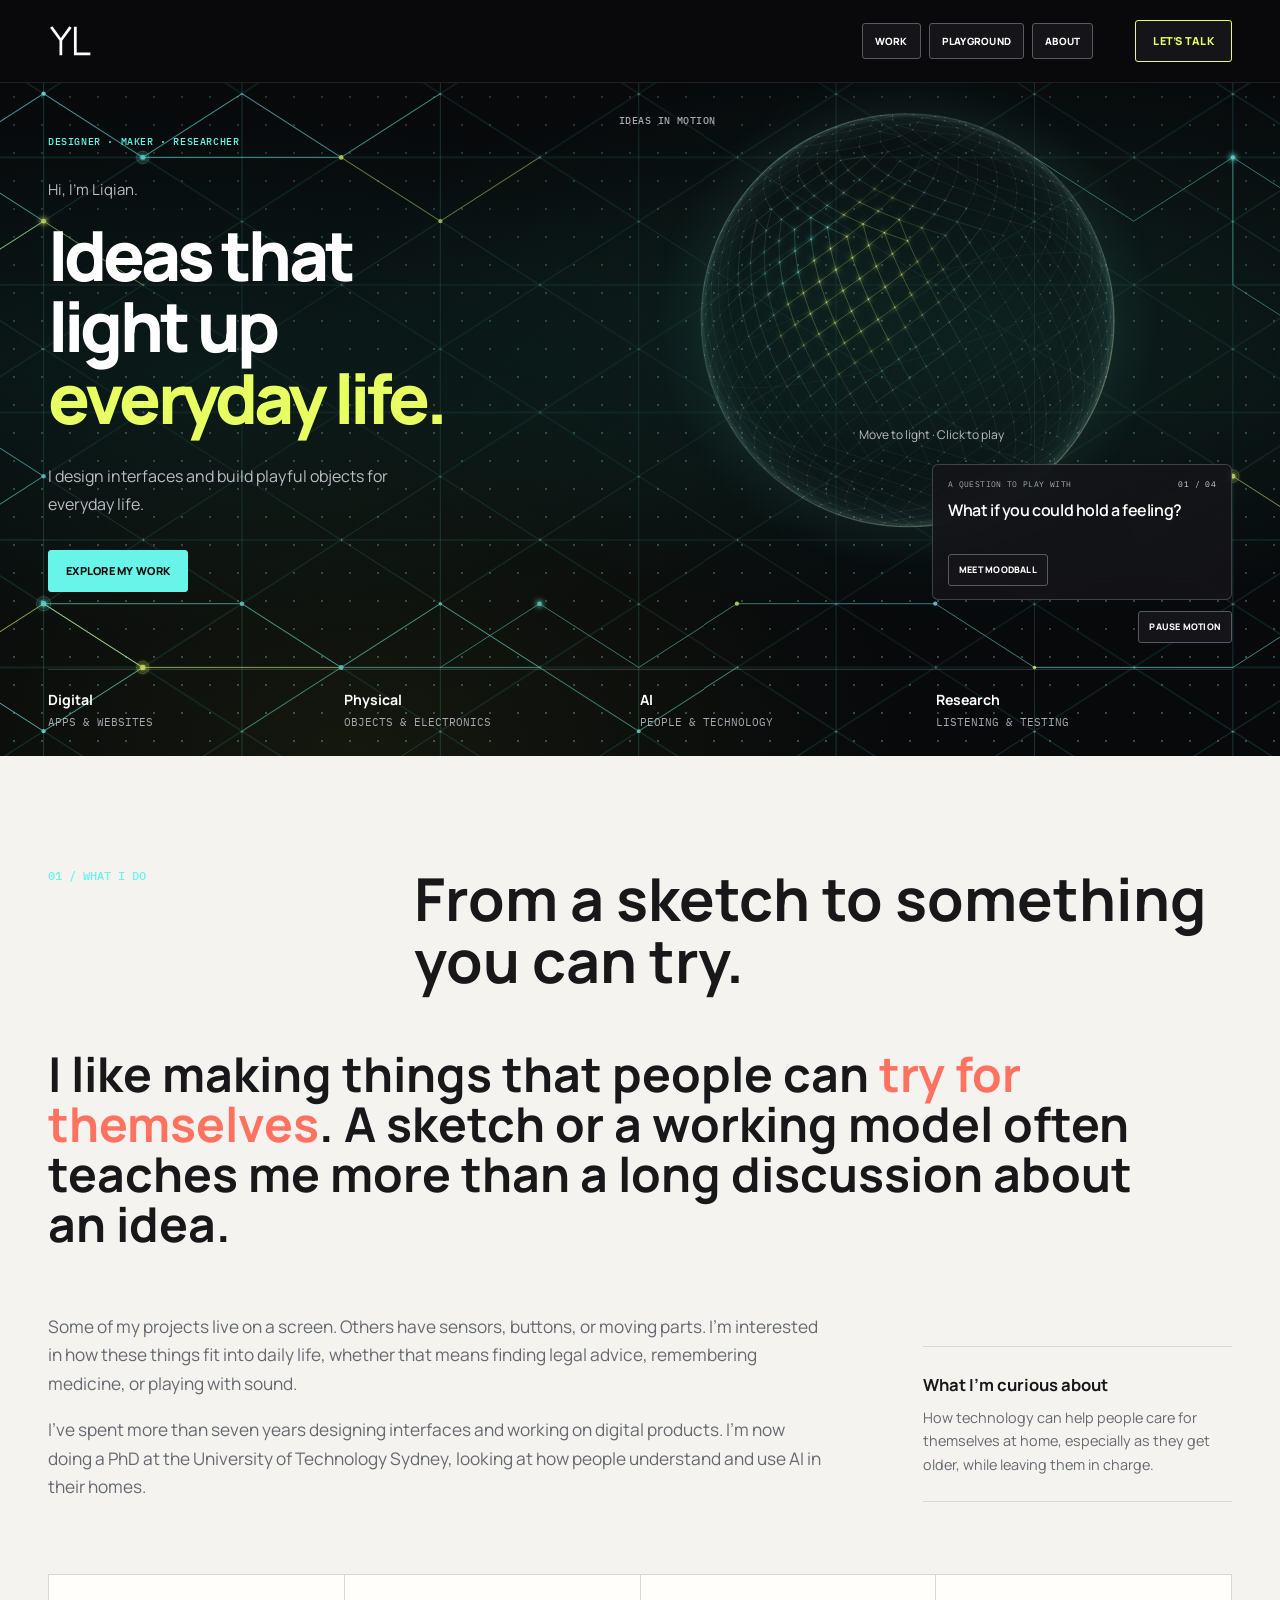
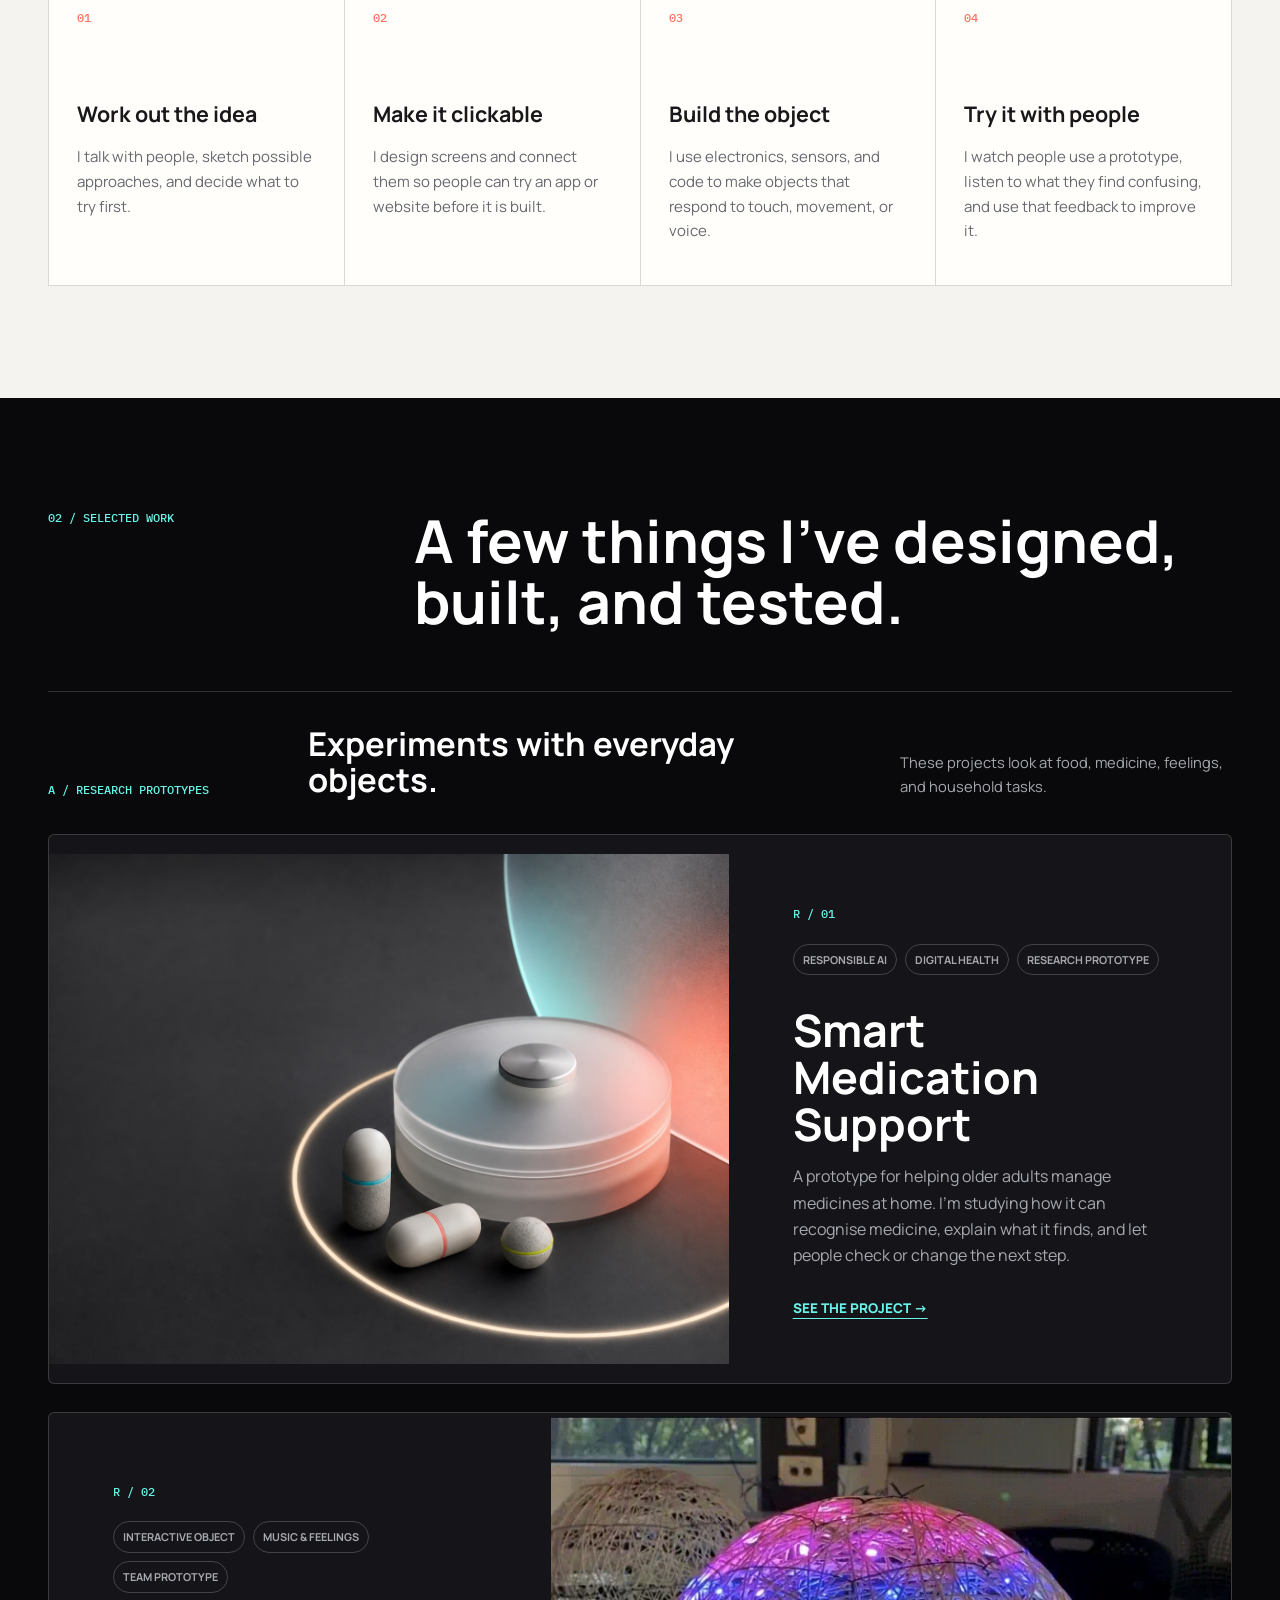
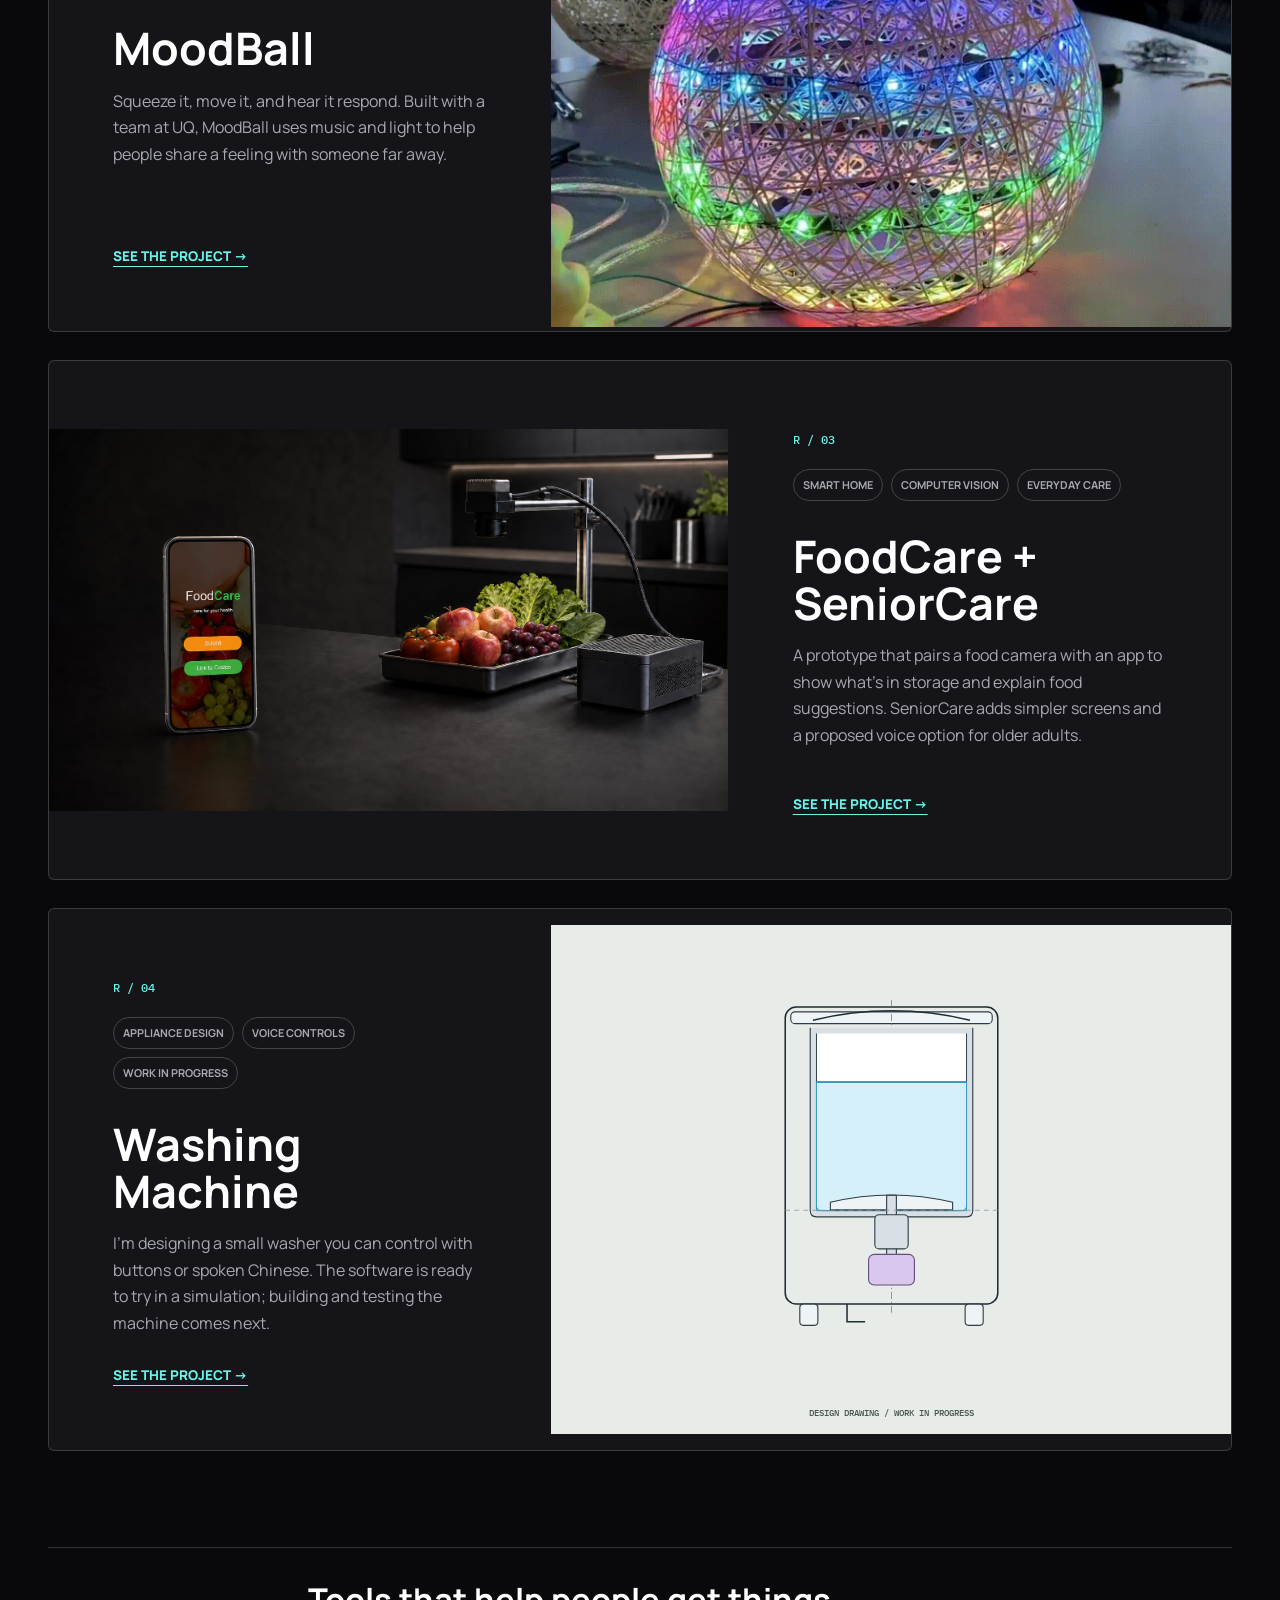
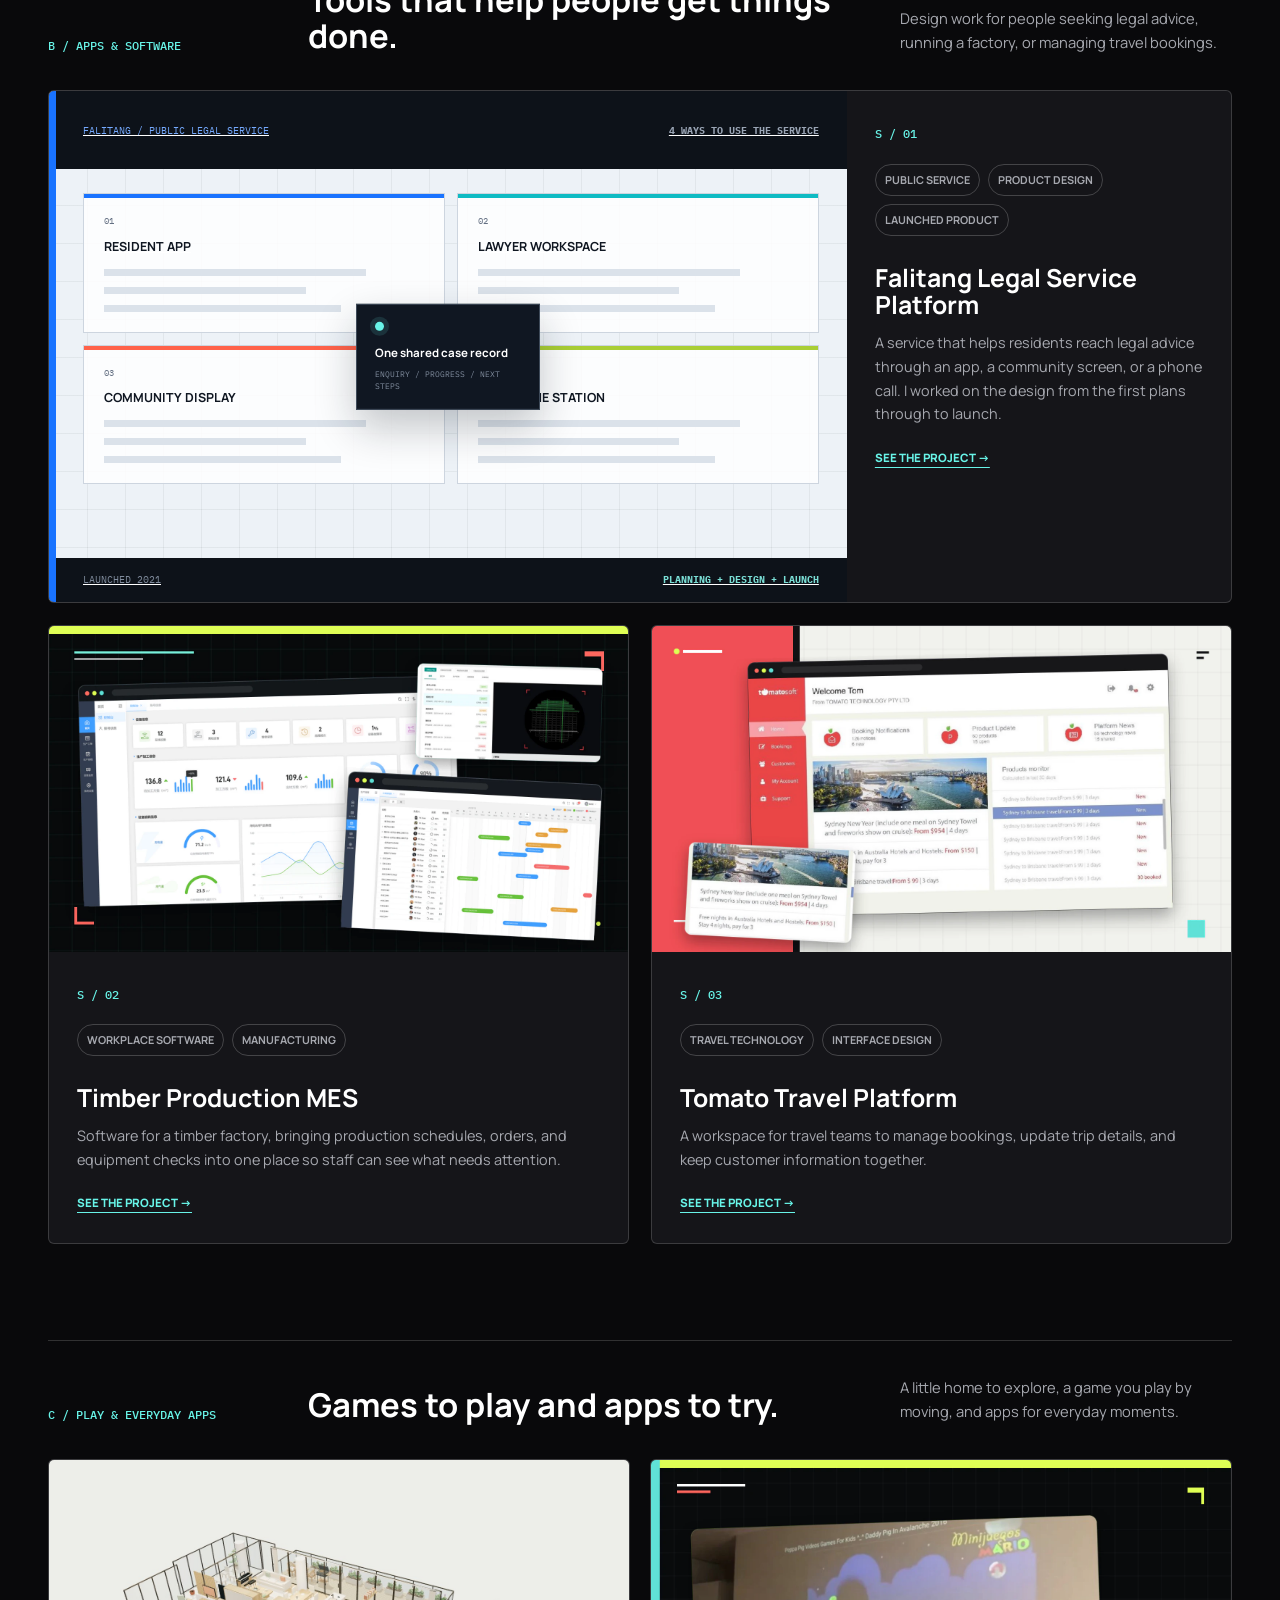
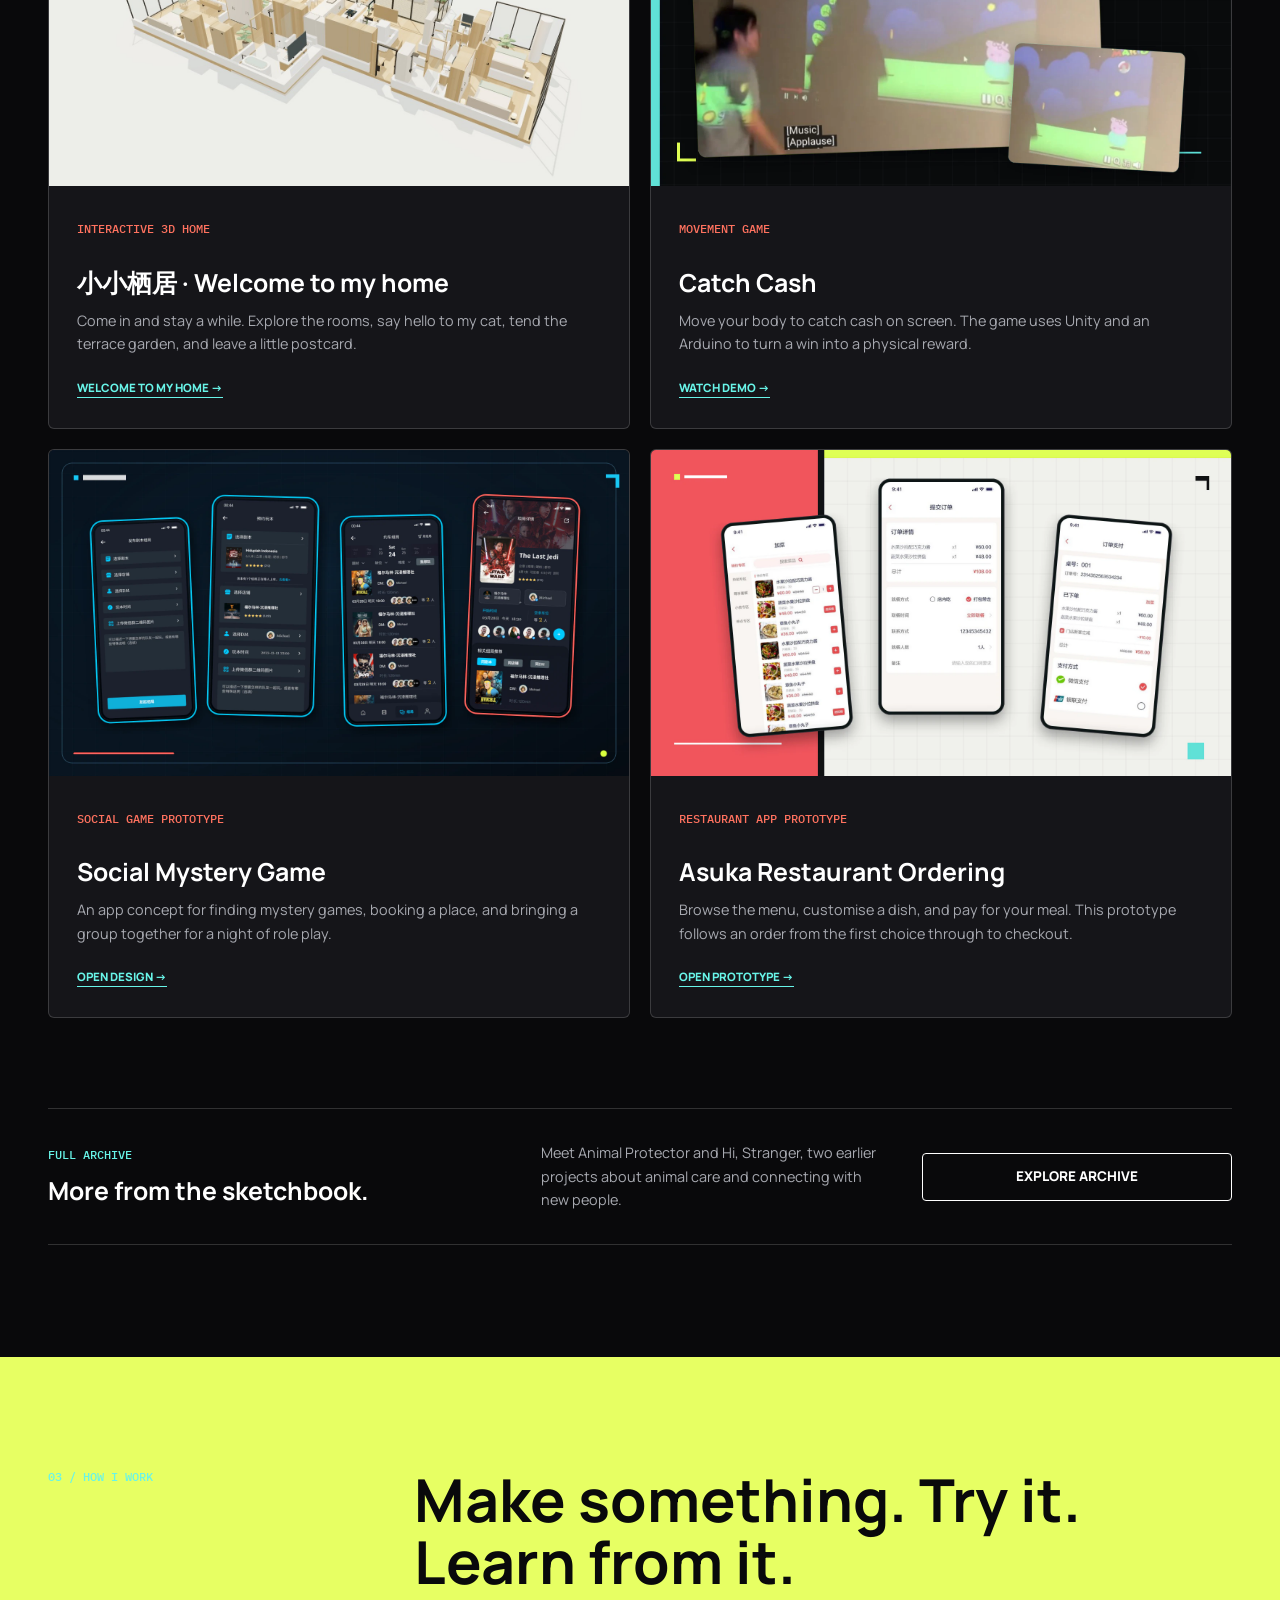
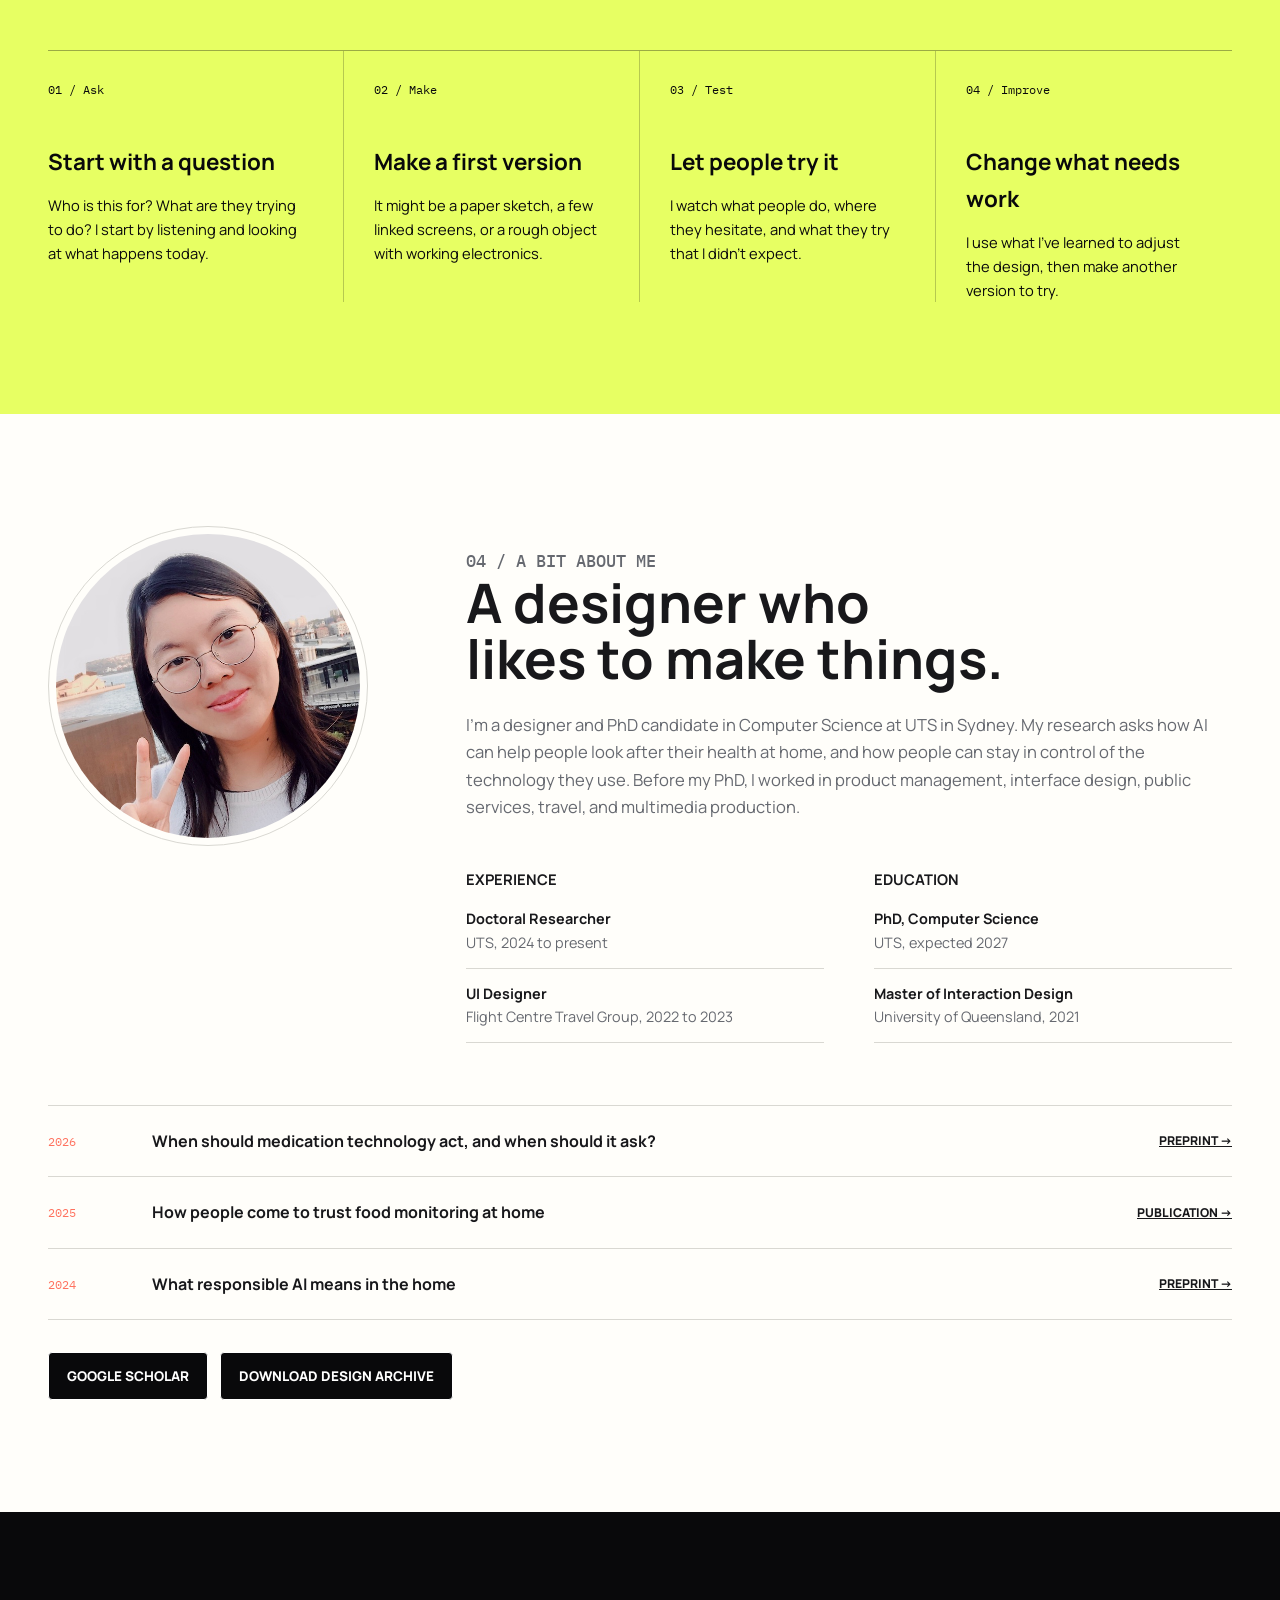
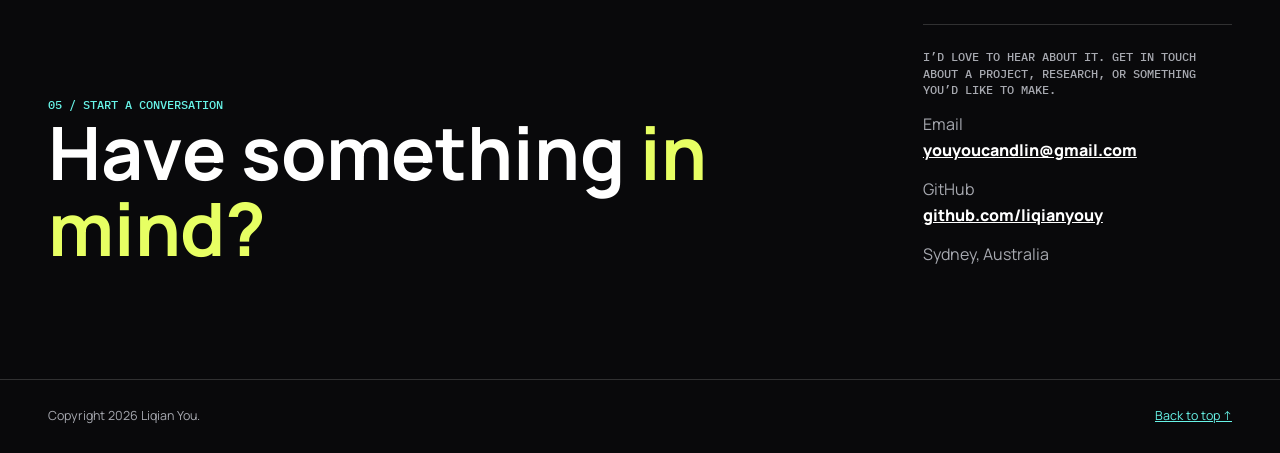
==== commit b34e5554: "Refresh little world furnishings and add portfolio playground entry" ====
--- a/portfolio/index.html
+++ b/portfolio/index.html
@@ -20,7 +20,7 @@
     <link
         href="https://fonts.googleapis.com/css2?family=IBM+Plex+Mono:wght@500&amp;family=Manrope:wght@400;600;700;800&amp;display=swap"
         rel="stylesheet">
-    <link rel="stylesheet" href="assets/css/site.css">
+    <link rel="stylesheet" href="assets/css/site.css?v=10">
     <link rel="stylesheet" href="assets/css/home-intro.css?v=20260906-4">
     <script src="assets/js/home-intro.js?v=20260906-3" defer></script>
 </head>
@@ -197,11 +197,9 @@
 
                         <article class="featured-project">
                             <div class="project-media project-media--foodcare">
-                                <img class="project-cover" src="assets/images/foodcare/hero-banner.jpg"
-                                    alt="FoodCare camera prototype recognising fruit and vegetables" loading="lazy"
-                                    decoding="async">
-                                <img class="project-ui-preview" src="assets/images/foodcare/mobile-prototype.png"
-                                    alt="FoodCare mobile application interface" loading="lazy" decoding="async">
+                                <img class="project-cover" src="assets/images/foodcare/combined-showcase.jpg"
+                                    alt="FoodCare mobile app alongside the food recognition camera and produce in one dark kitchen scene"
+                                    width="1672" height="941" loading="lazy" decoding="async">
                             </div>
                             <div class="project-copy">
                                 <div>
@@ -345,10 +343,23 @@
                     <div class="collection-head">
                         <p class="section-index">C / Play &amp; everyday apps</p>
                         <h3 id="interactive-title">Games to play and apps to try.</h3>
-                        <p>A game you play by moving, a way to find your next mystery night, and a restaurant ordering app.</p>
+                        <p>A little home to explore, a game you play by moving, and apps for everyday moments.</p>
                     </div>
 
                     <div class="prototype-grid">
+                        <article class="prototype-card">
+                            <a class="prototype-media" href="../little-world/" aria-label="Enter 小小栖居 — Welcome to my home">
+                                <img src="assets/images/little-world/home-preview.jpg"
+                                    alt="A warm, interactive 3D home with a garden terrace, a piano, and a little orange cat"
+                                    width="1440" height="810" loading="lazy" decoding="async">
+                            </a>
+                            <div class="prototype-copy">
+                                <span class="archive-type">Interactive 3D home</span>
+                                <h4>小小栖居 · Welcome to my home</h4>
+                                <p>Come in and stay a while. Explore the rooms, say hello to my cat, tend the terrace garden, and leave a little postcard.</p>
+                                <a class="text-link" href="../little-world/">Welcome to my home &rarr;</a>
+                            </div>
+                        </article>
                         <article class="prototype-card">
                             <a class="prototype-media" href="https://www.youtube.com/watch?v=dLix0WGiJeo">
                                 <img src="assets/images/projects/catch-cash/cover.webp"
--- a/portfolio/assets/css/site.css
+++ b/portfolio/assets/css/site.css
@@ -498,32 +498,13 @@
 }
 
 .project-media--foodcare {
-    position: relative;
     overflow: hidden;
+    aspect-ratio: 16 / 9;
+    background: #171716;
 }
 
 .project-media--foodcare .project-cover {
-    object-position: 62% center;
-}
-
-.project-media--foodcare::after {
-    position: absolute;
-    inset: 0;
-    z-index: 1;
-    background: linear-gradient(90deg, rgba(9, 9, 11, 0.18), transparent 48%);
-    content: "";
-    pointer-events: none;
-}
-
-.project-media--foodcare .project-ui-preview {
-    position: absolute;
-    bottom: -7%;
-    left: 7%;
-    z-index: 2;
-    width: auto;
-    height: 76%;
     object-fit: contain;
-    filter: drop-shadow(0 24px 28px rgba(0, 0, 0, 0.42));
 }
 
 .project-copy {
@@ -859,7 +840,7 @@
 
 .prototype-grid {
     display: grid;
-    grid-template-columns: repeat(3, minmax(0, 1fr));
+    grid-template-columns: repeat(2, minmax(0, 1fr));
     gap: 20px;
 }
 
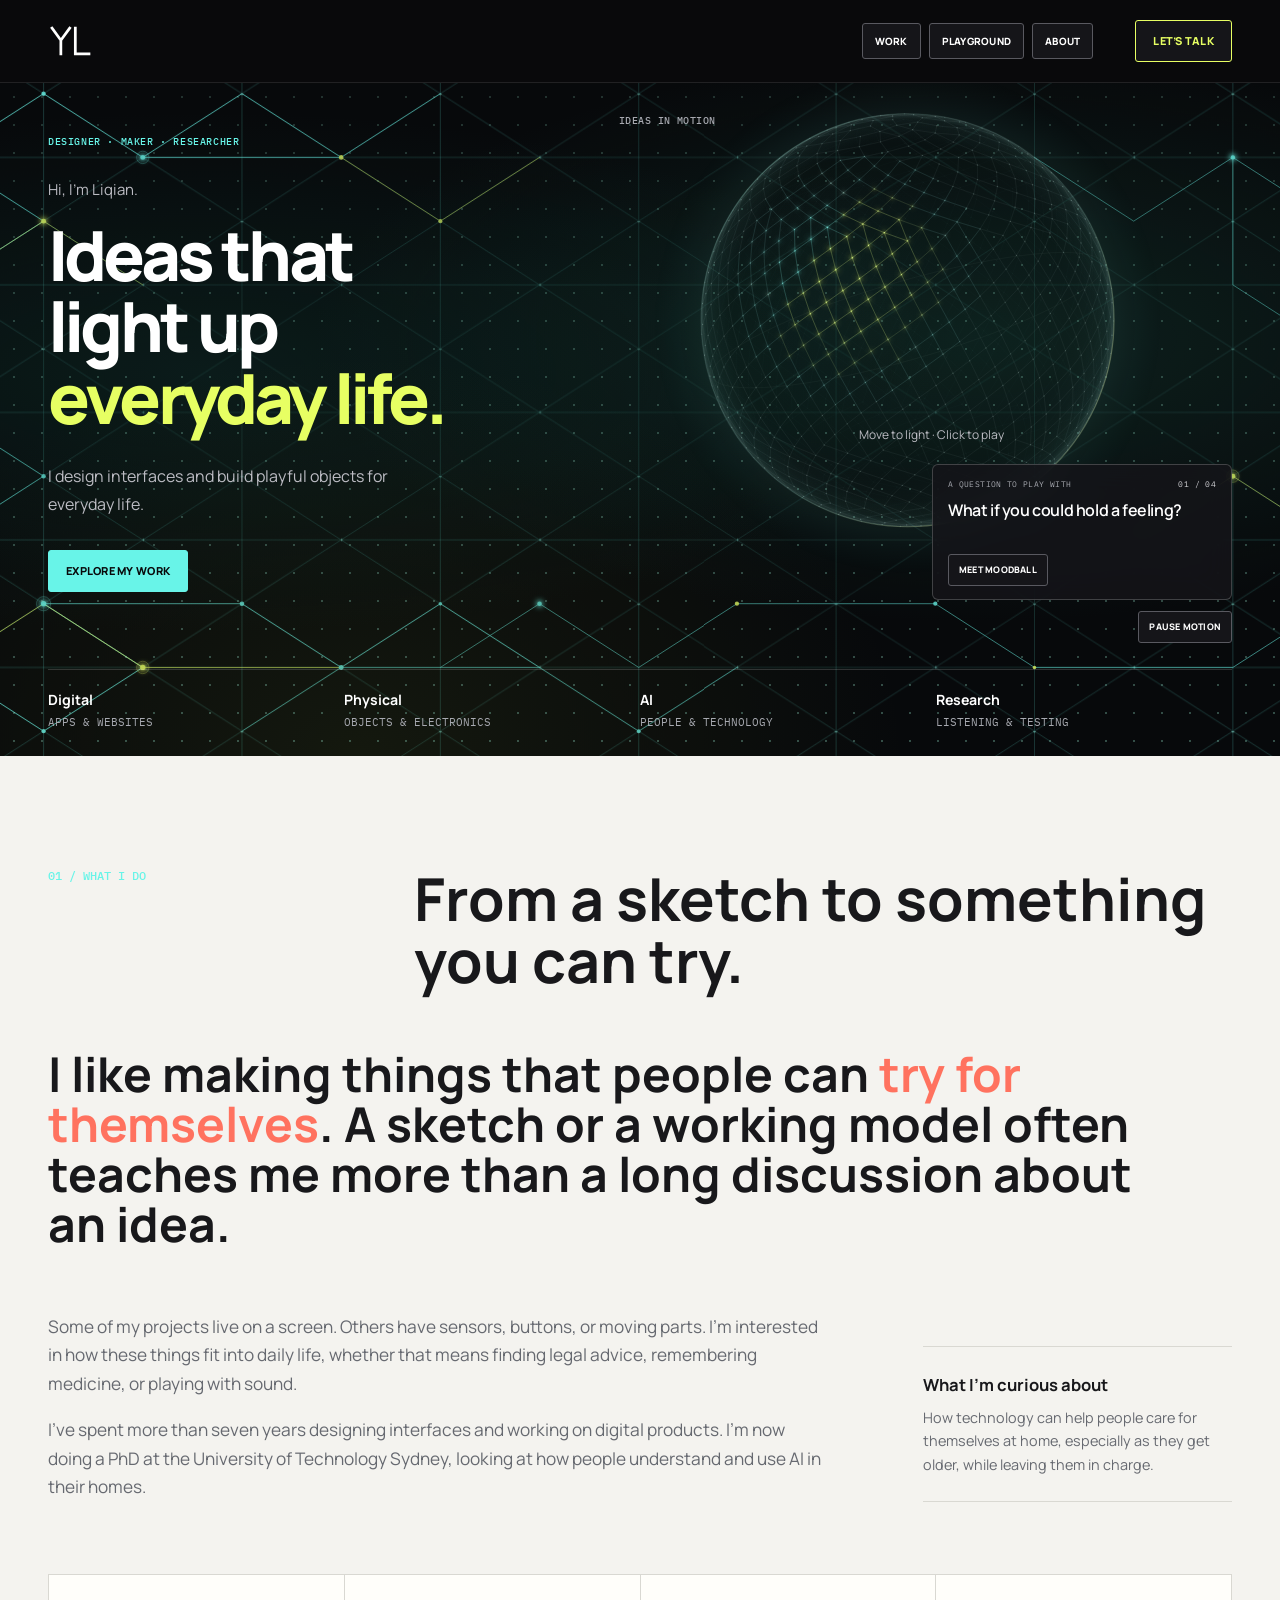
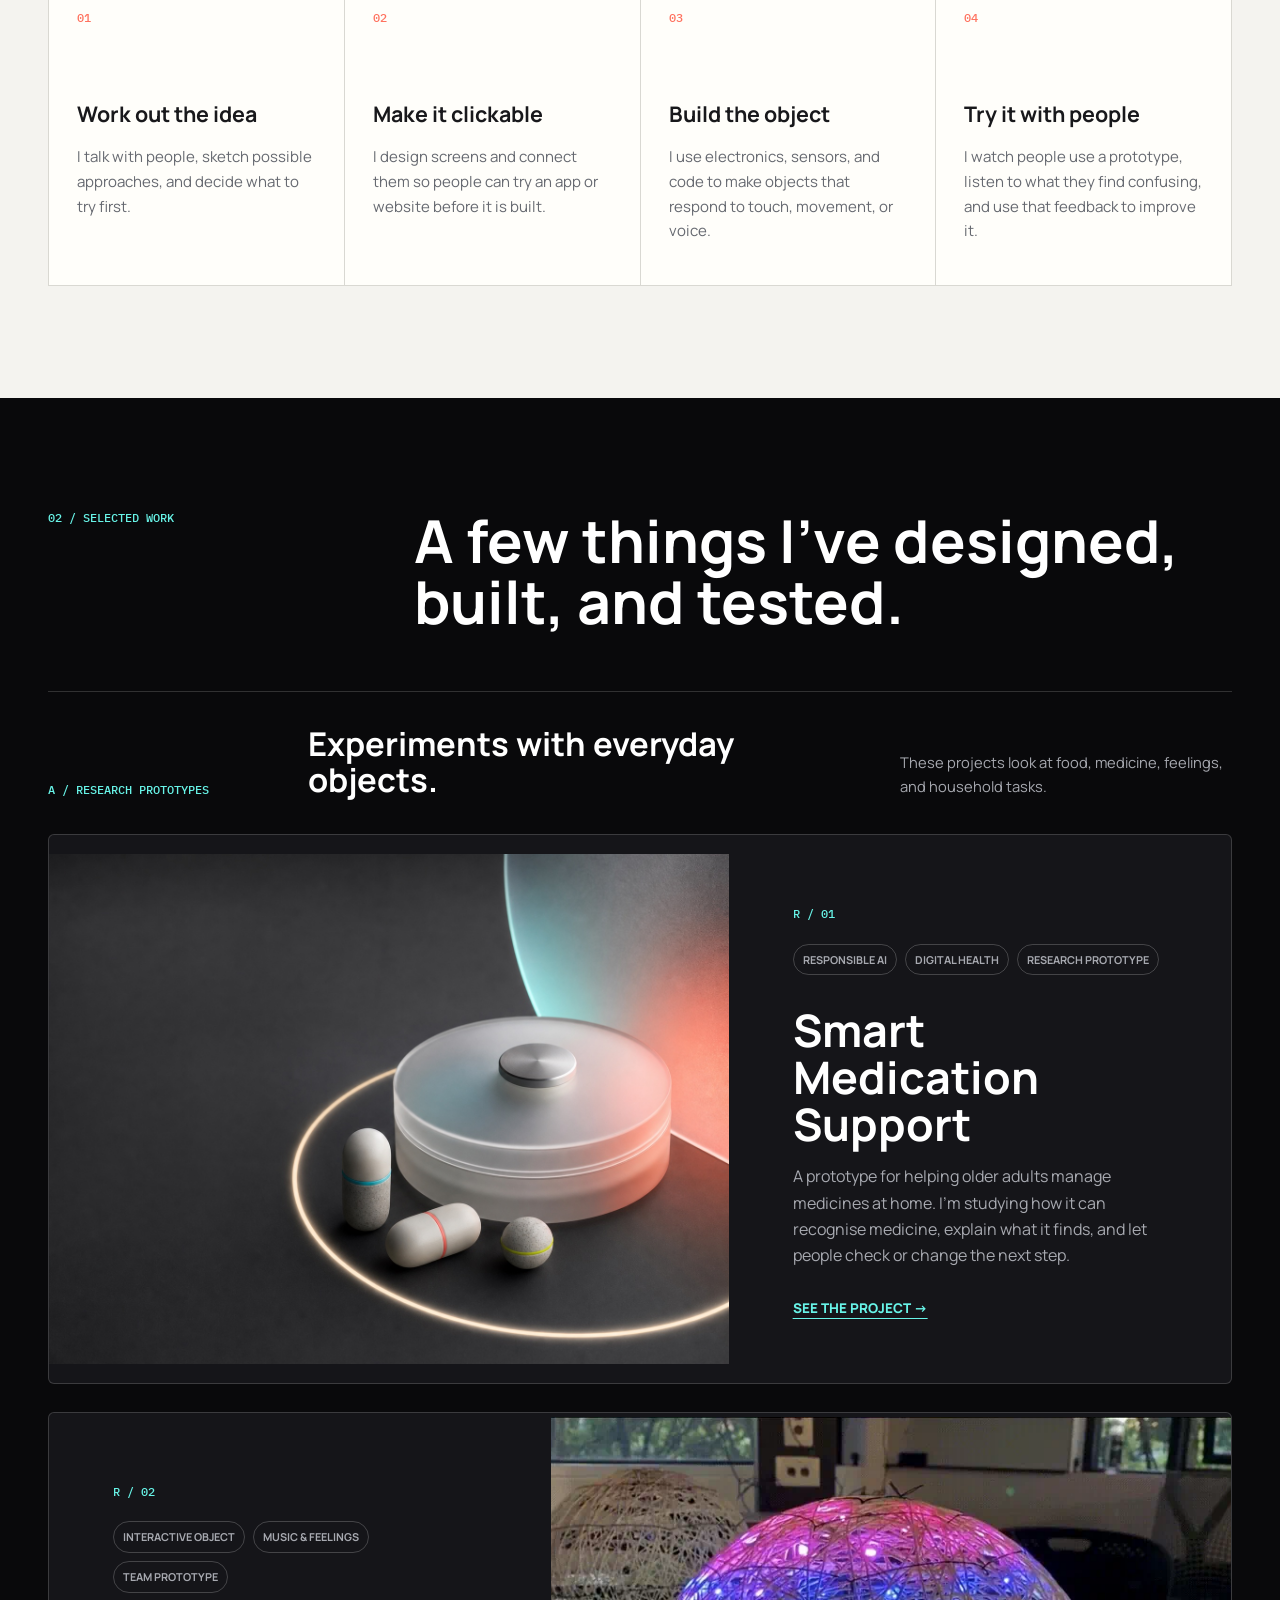
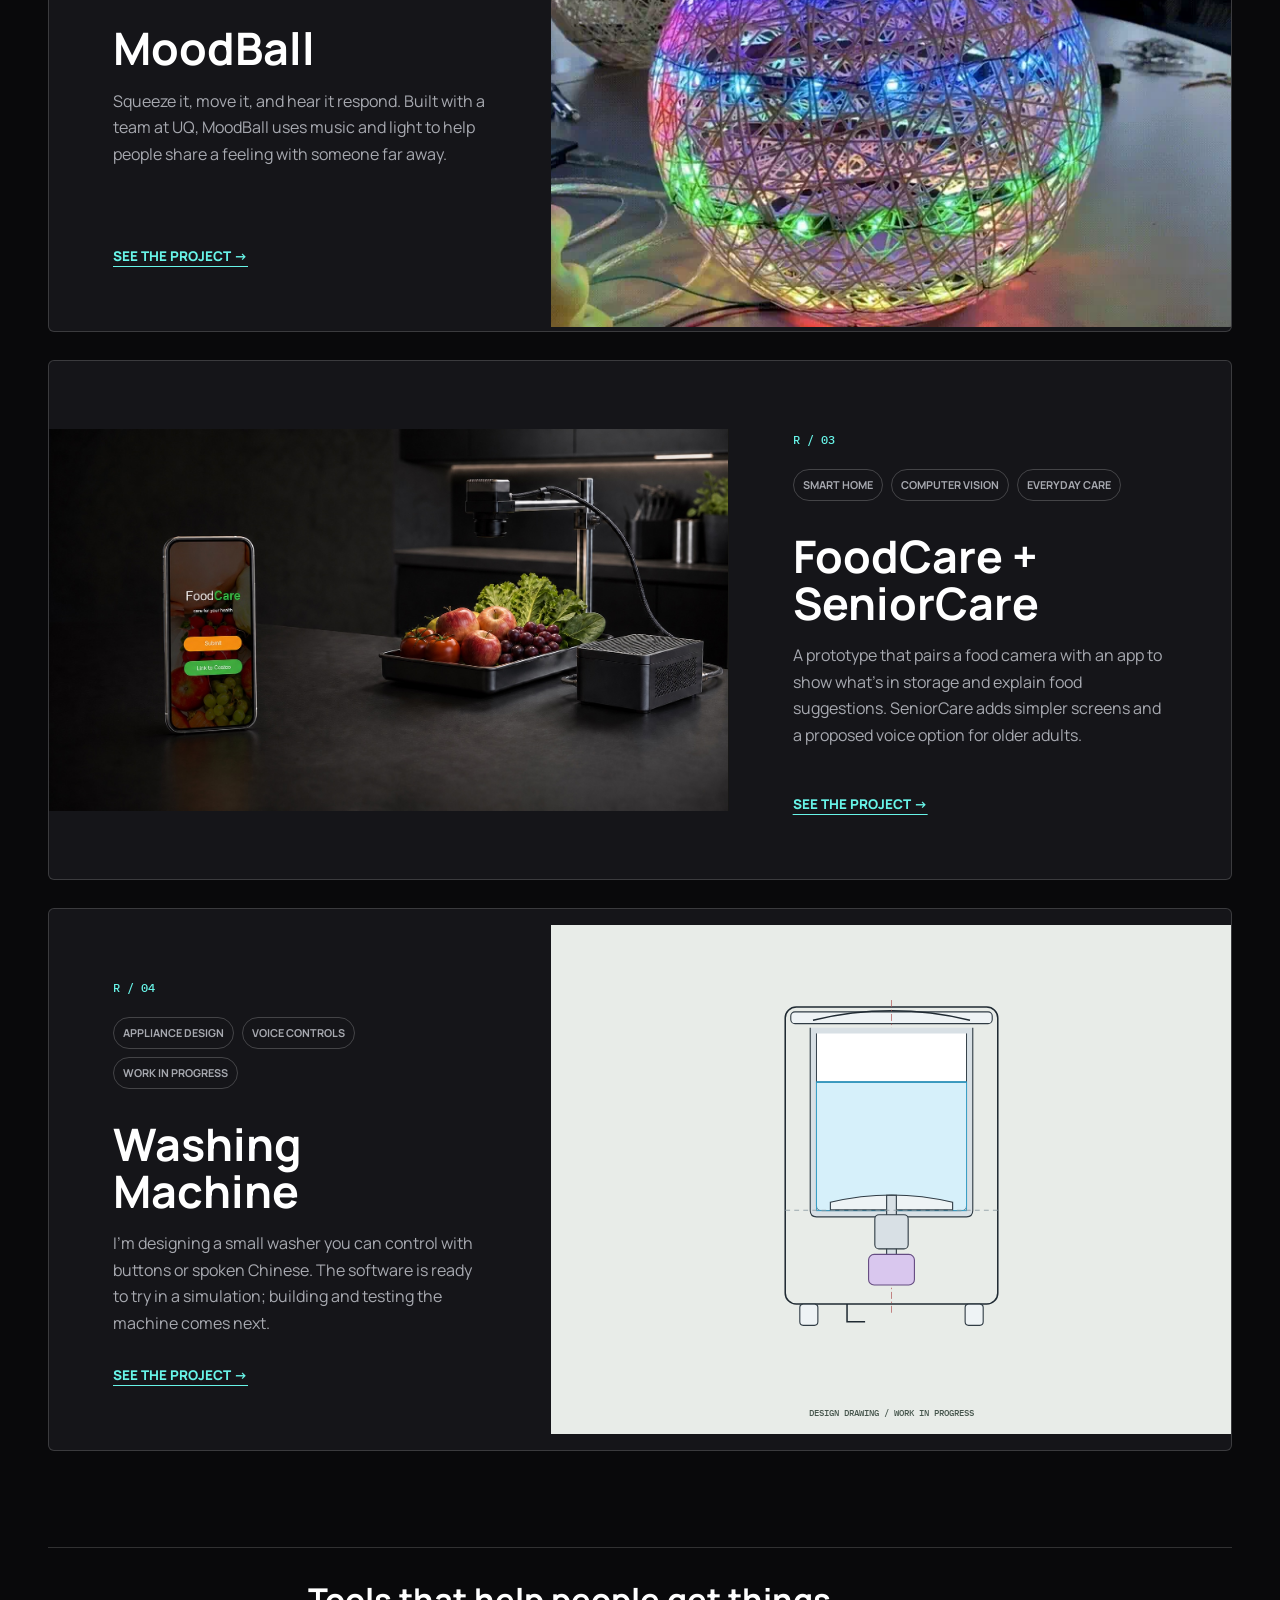
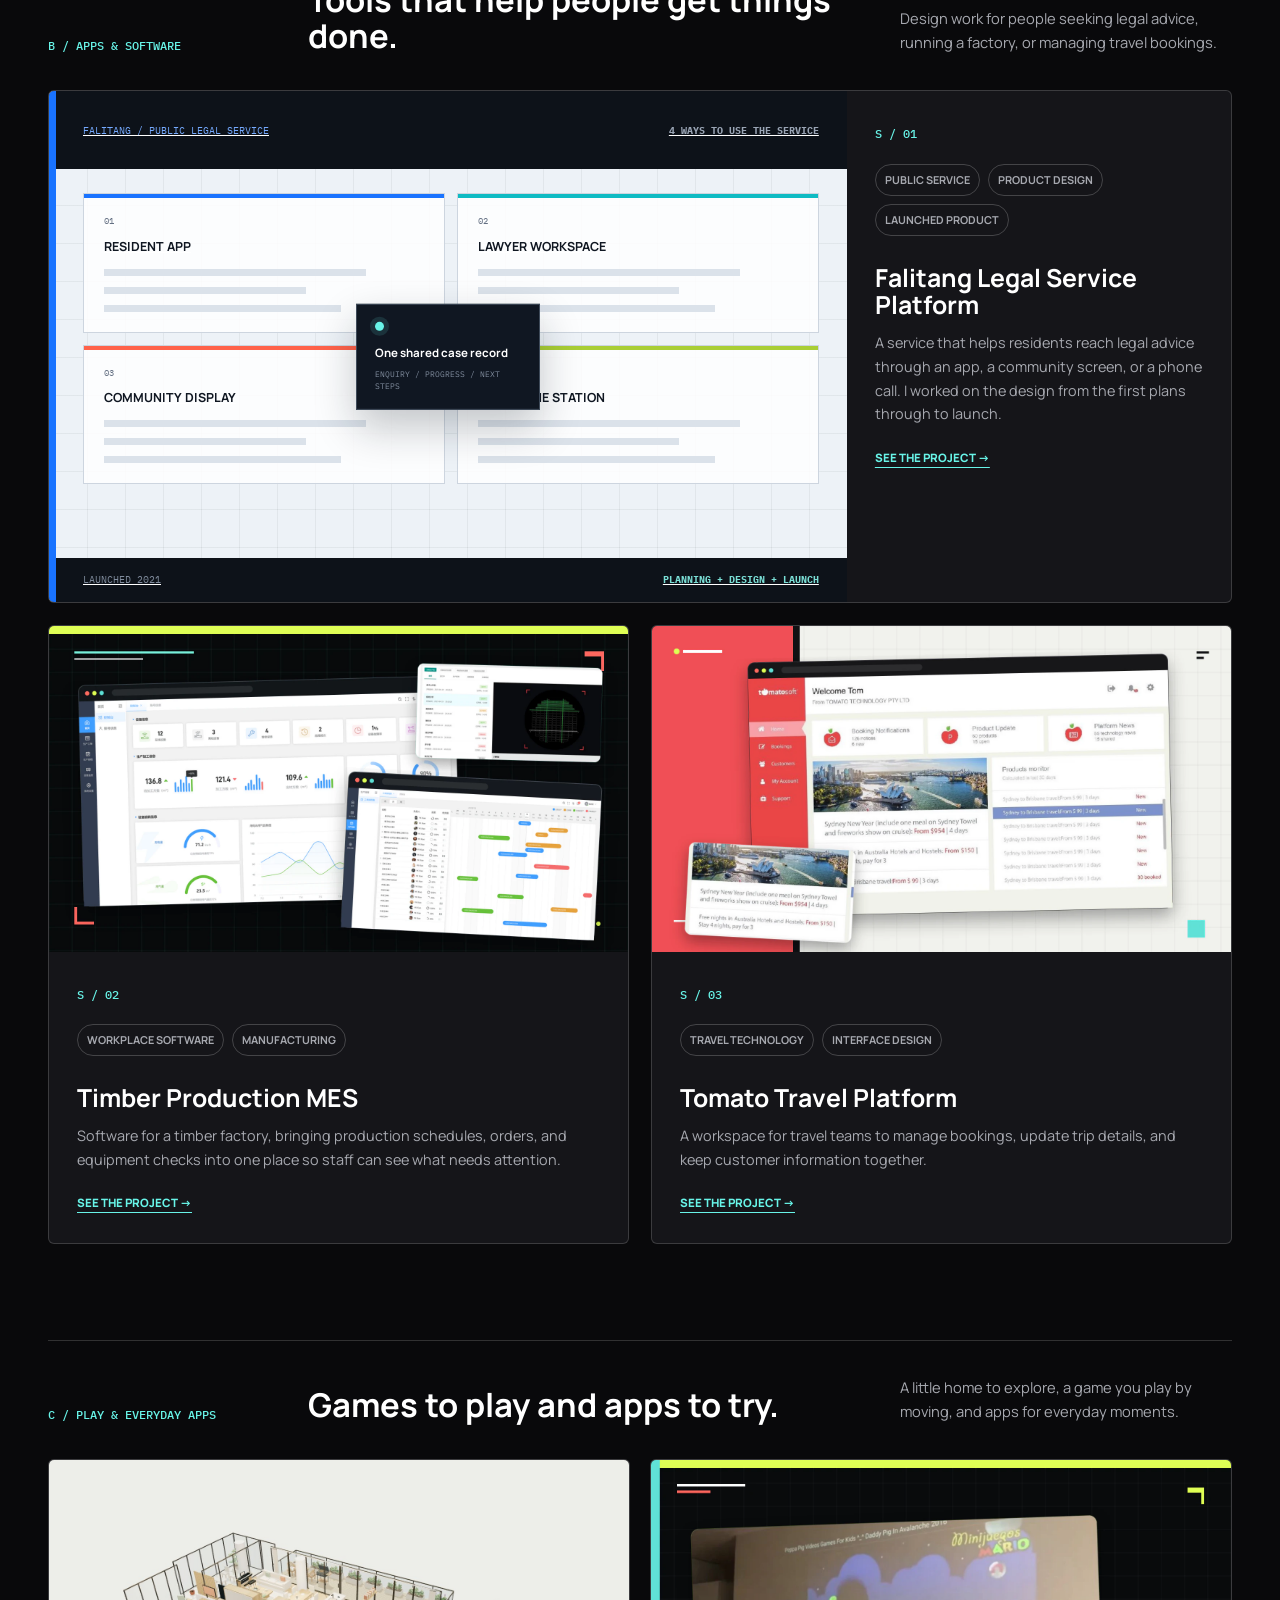
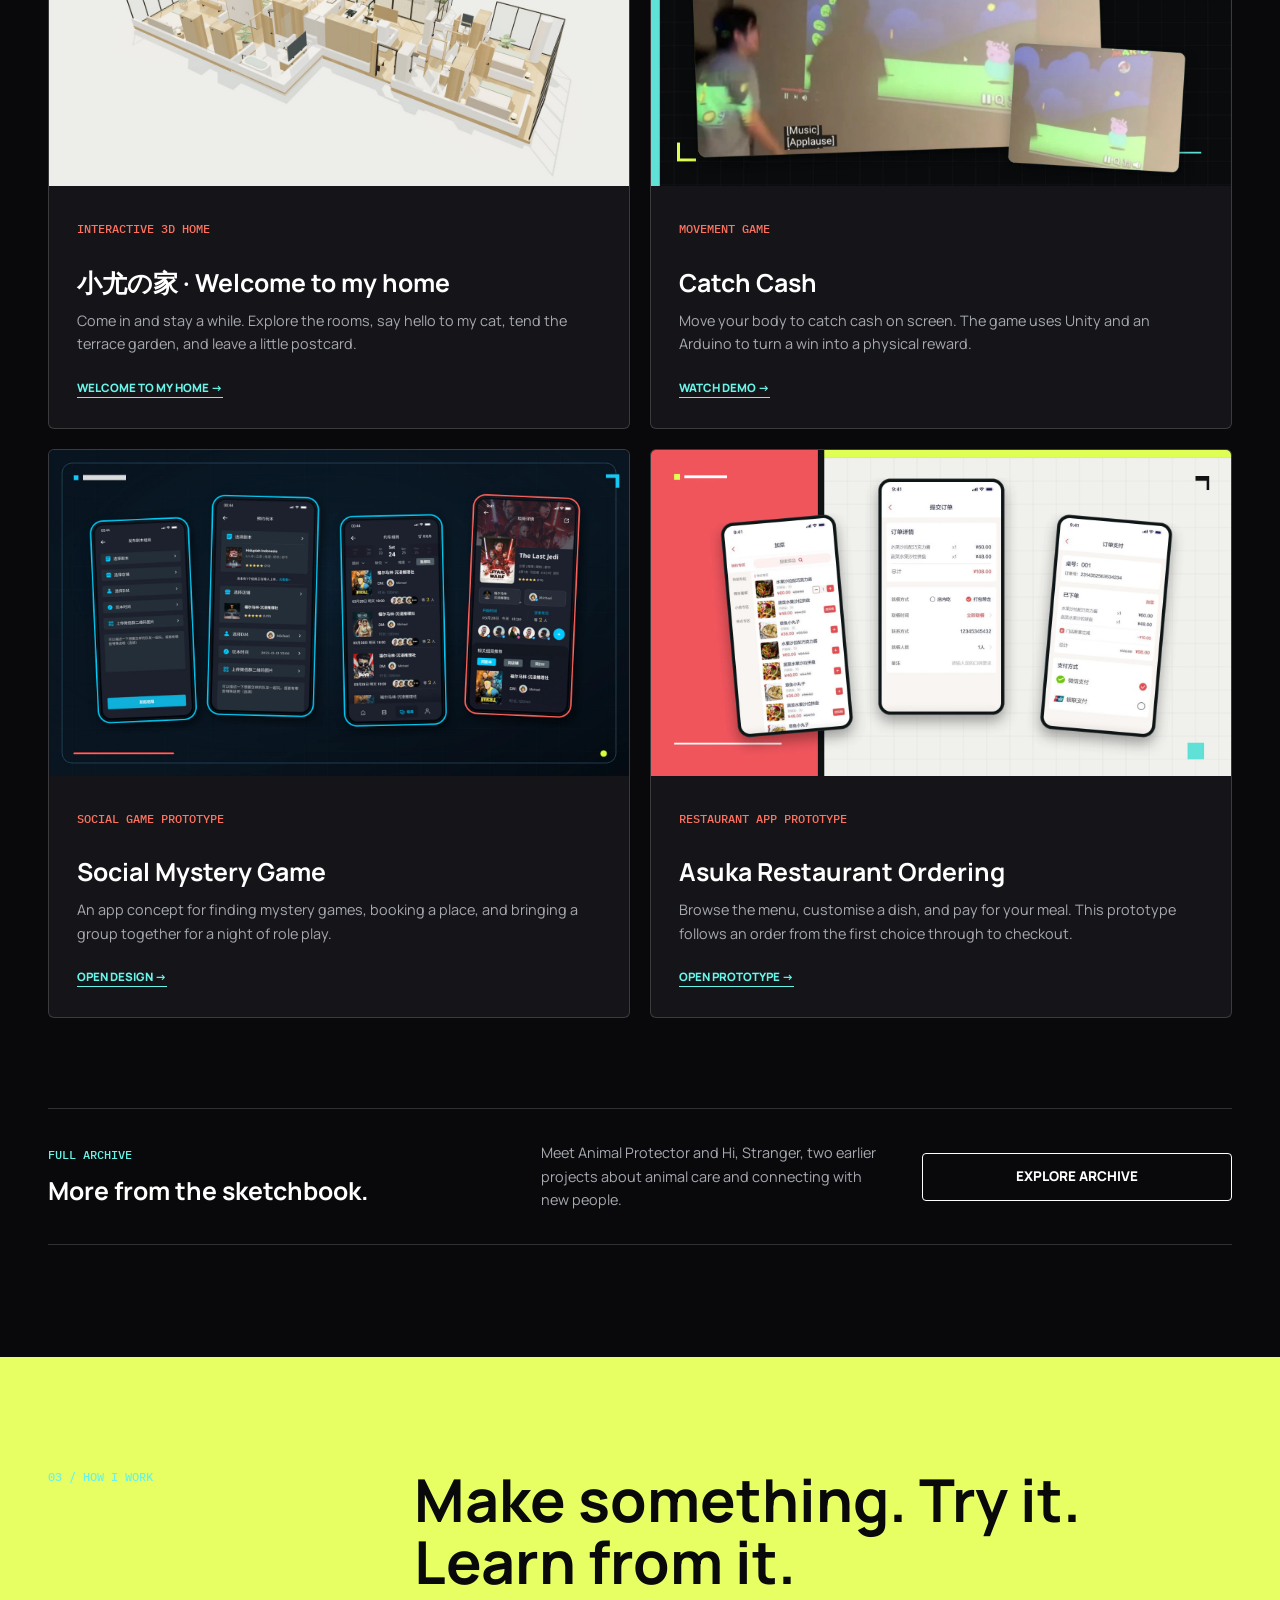
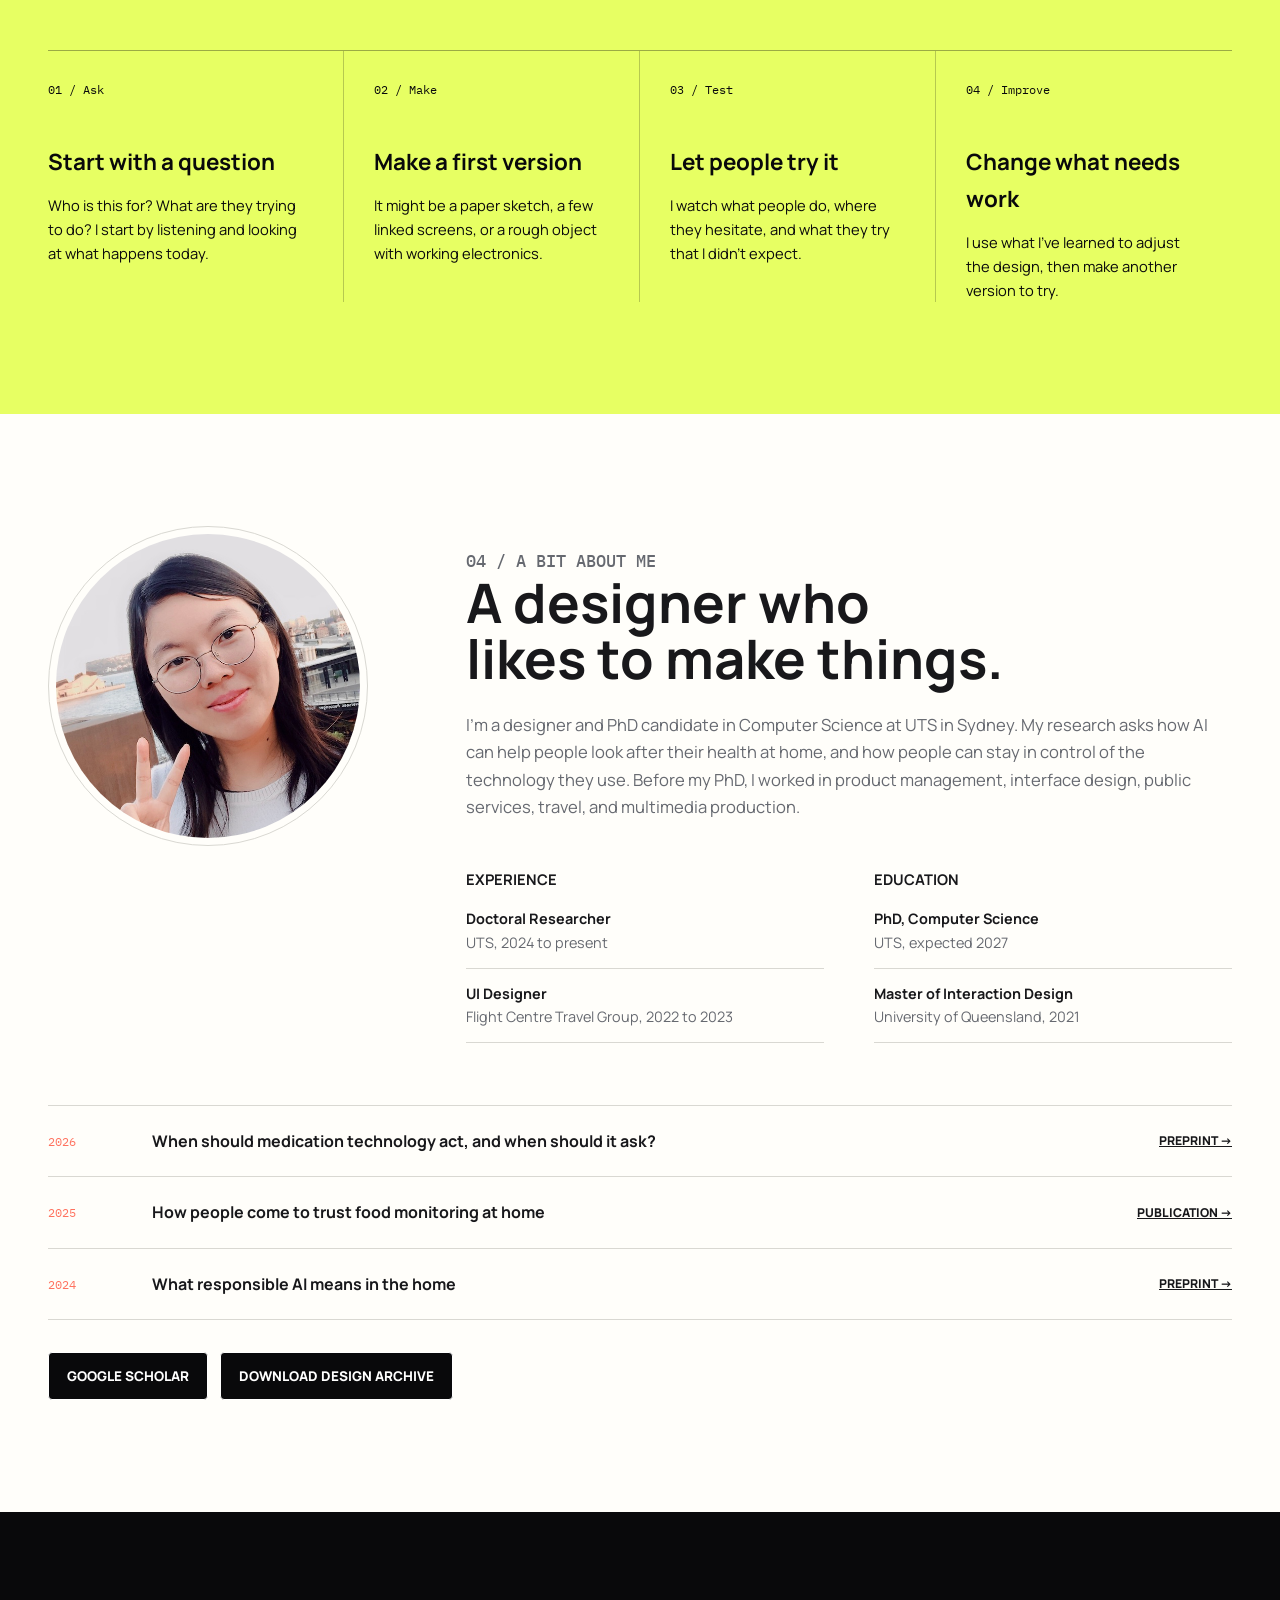
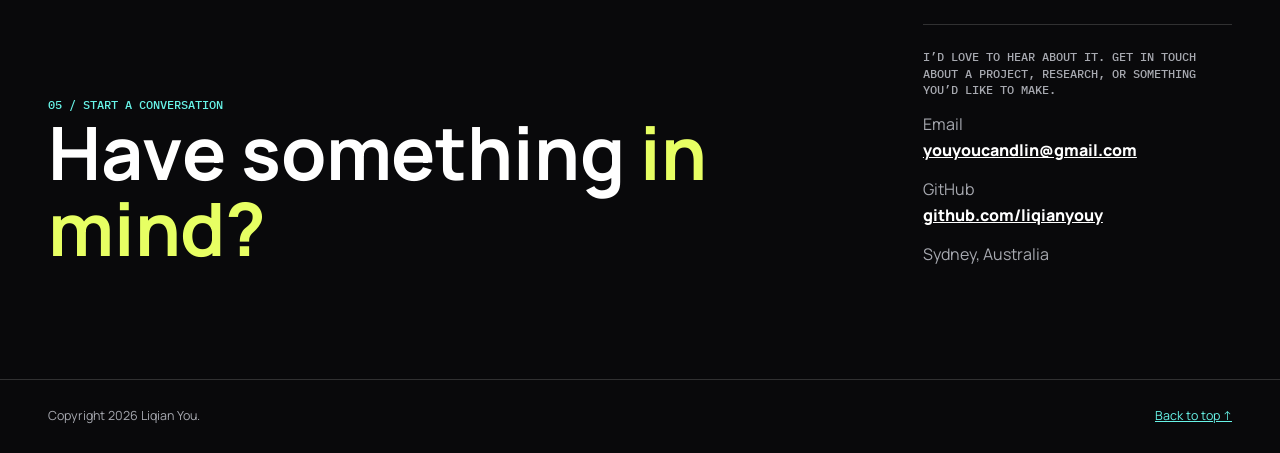
==== commit 569190a7: "Rename You's Home and add password-protected terrace games" ====
--- a/portfolio/index.html
+++ b/portfolio/index.html
@@ -348,14 +348,14 @@
 
                     <div class="prototype-grid">
                         <article class="prototype-card">
-                            <a class="prototype-media" href="../little-world/" aria-label="Enter 小小栖居 — Welcome to my home">
+                            <a class="prototype-media" href="../little-world/" aria-label="Enter 小尤の家 — Welcome to my home">
                                 <img src="assets/images/little-world/home-preview.jpg"
                                     alt="A warm, interactive 3D home with a garden terrace, a piano, and a little orange cat"
                                     width="1440" height="810" loading="lazy" decoding="async">
                             </a>
                             <div class="prototype-copy">
                                 <span class="archive-type">Interactive 3D home</span>
-                                <h4>小小栖居 · Welcome to my home</h4>
+                                <h4>小尤の家 · Welcome to my home</h4>
                                 <p>Come in and stay a while. Explore the rooms, say hello to my cat, tend the terrace garden, and leave a little postcard.</p>
                                 <a class="text-link" href="../little-world/">Welcome to my home &rarr;</a>
                             </div>
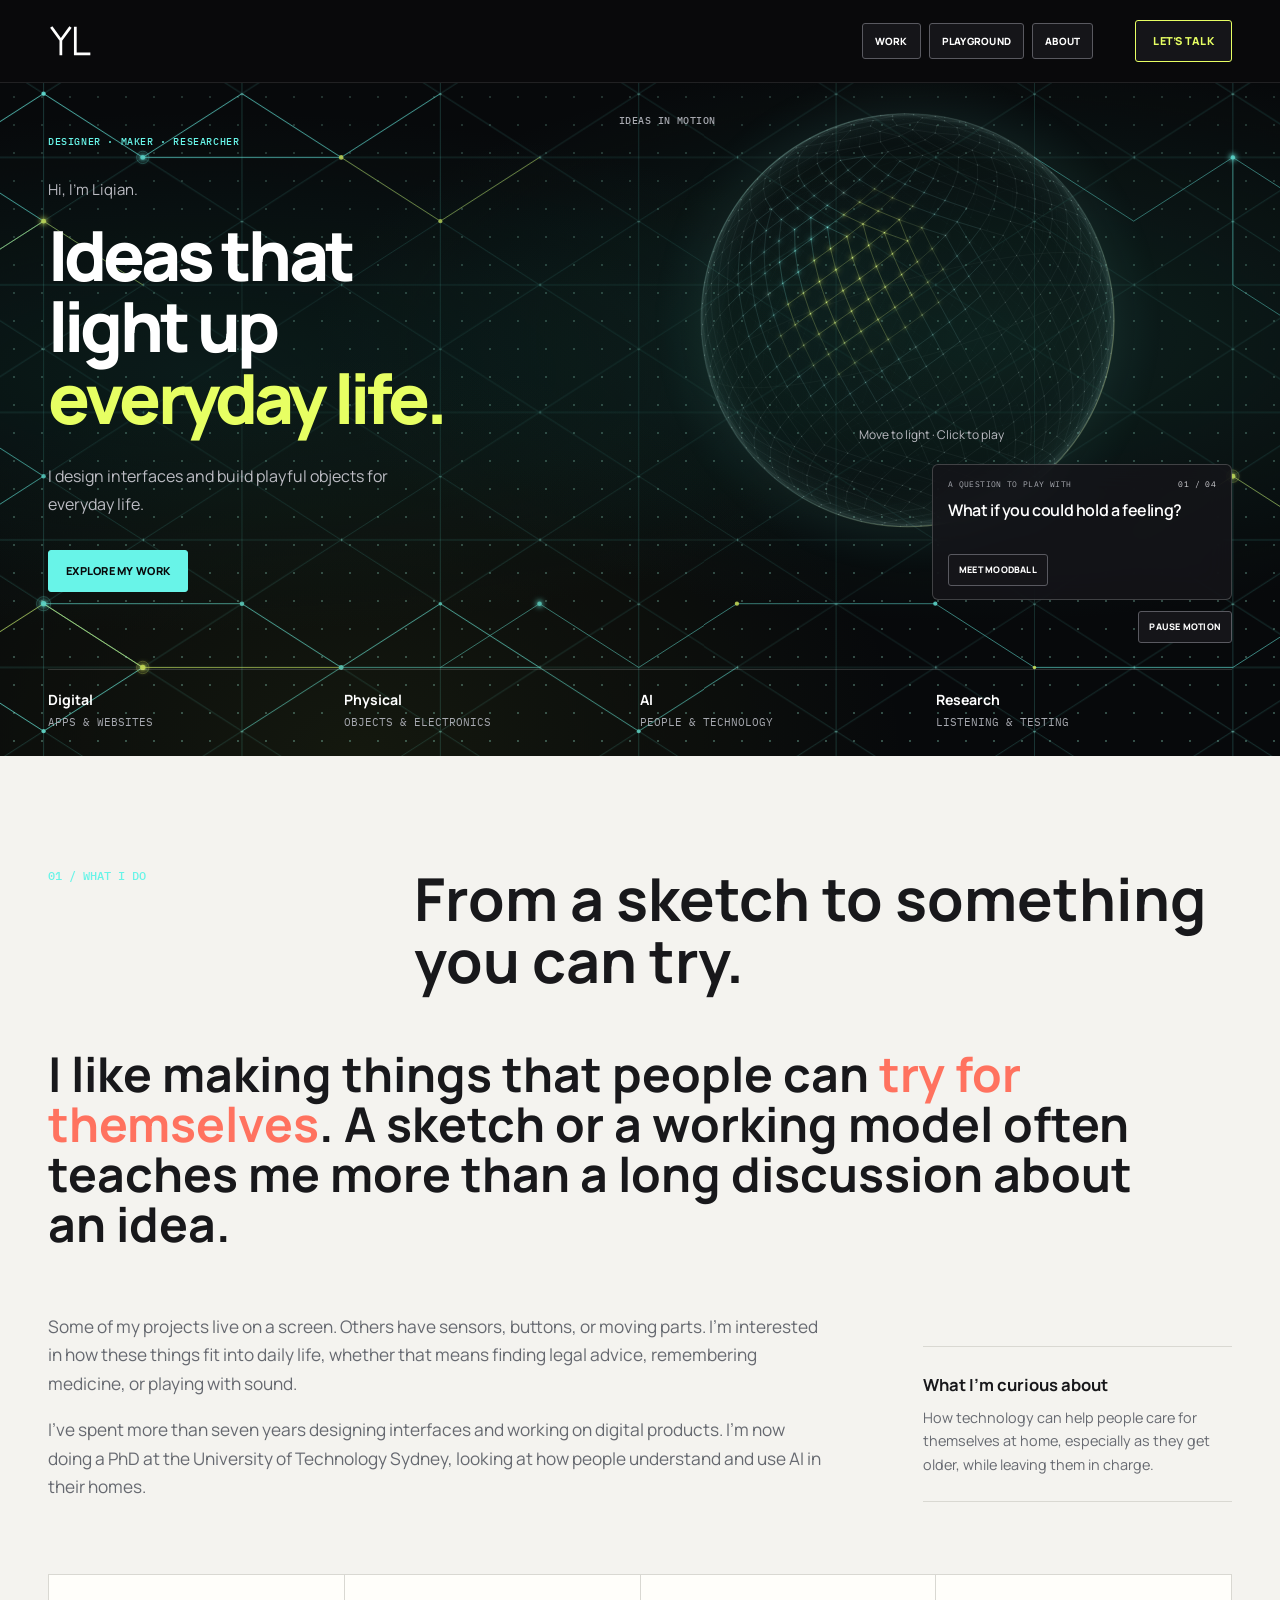
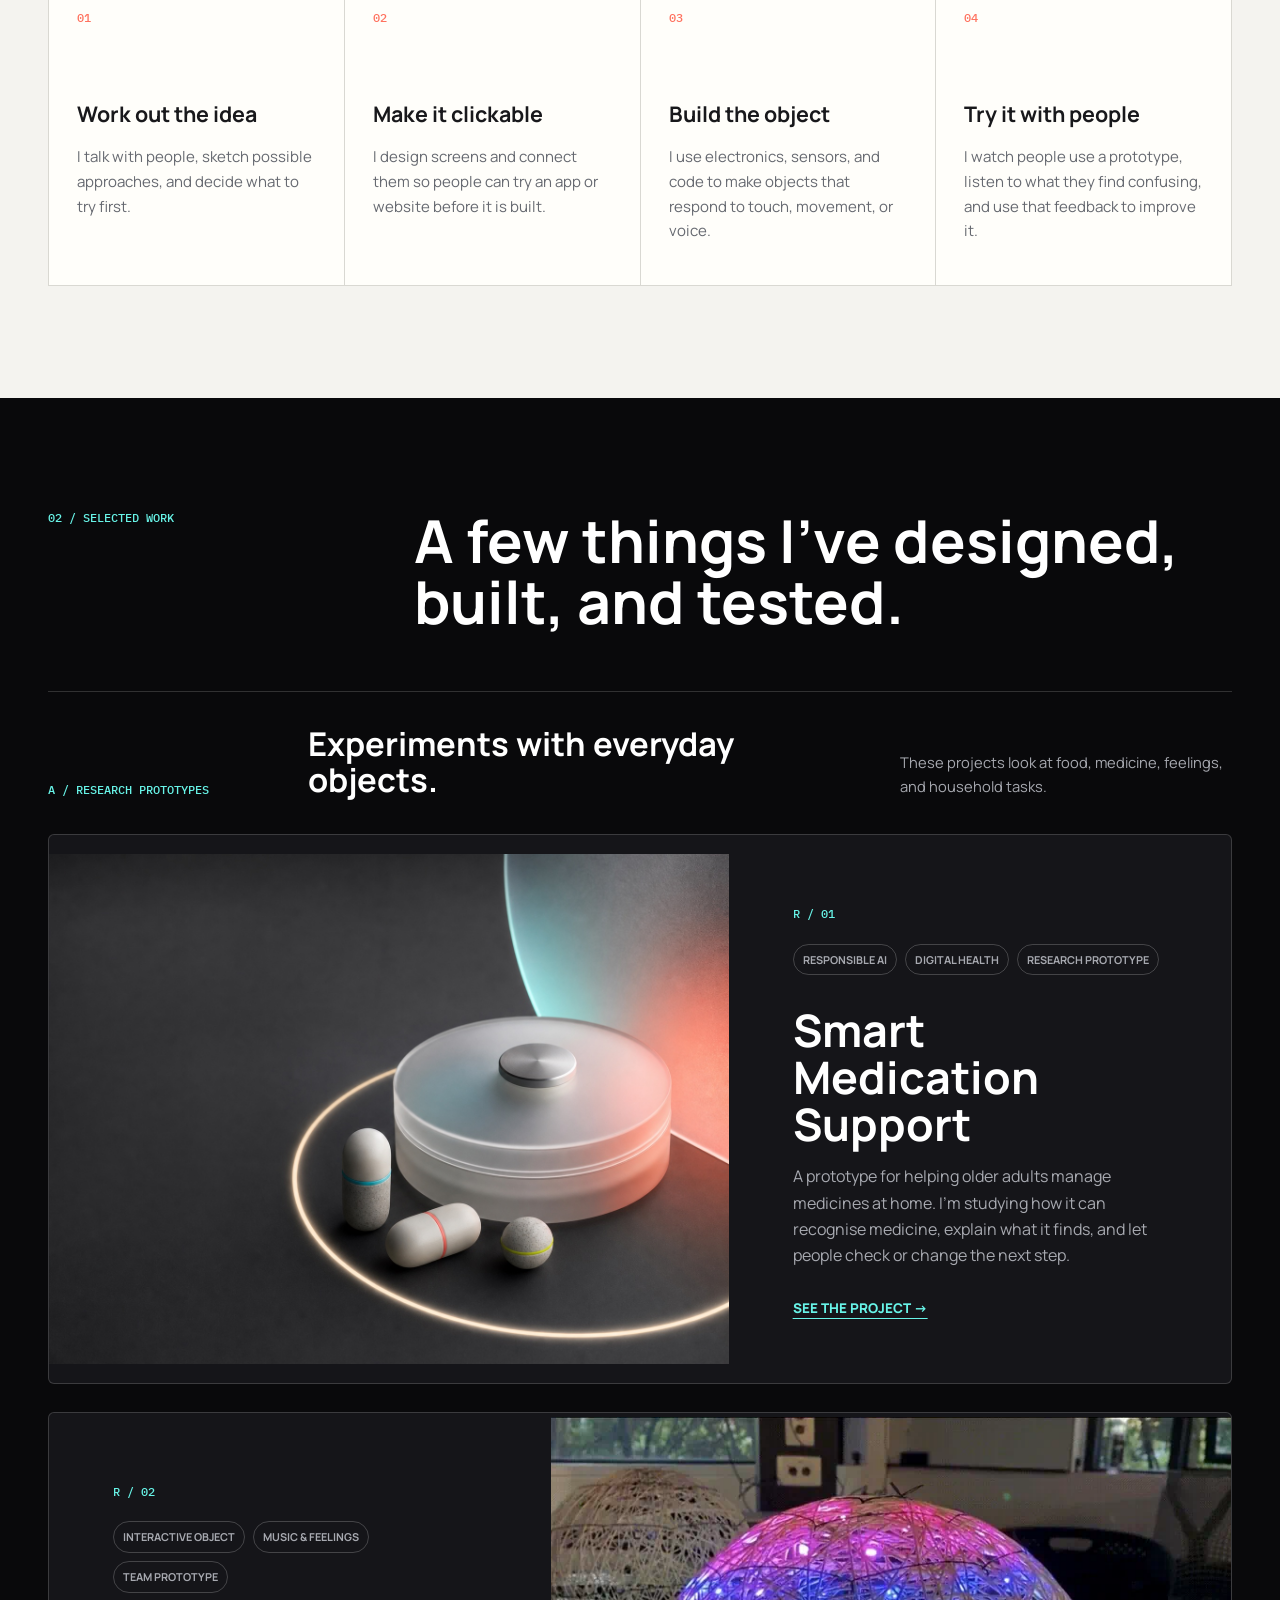
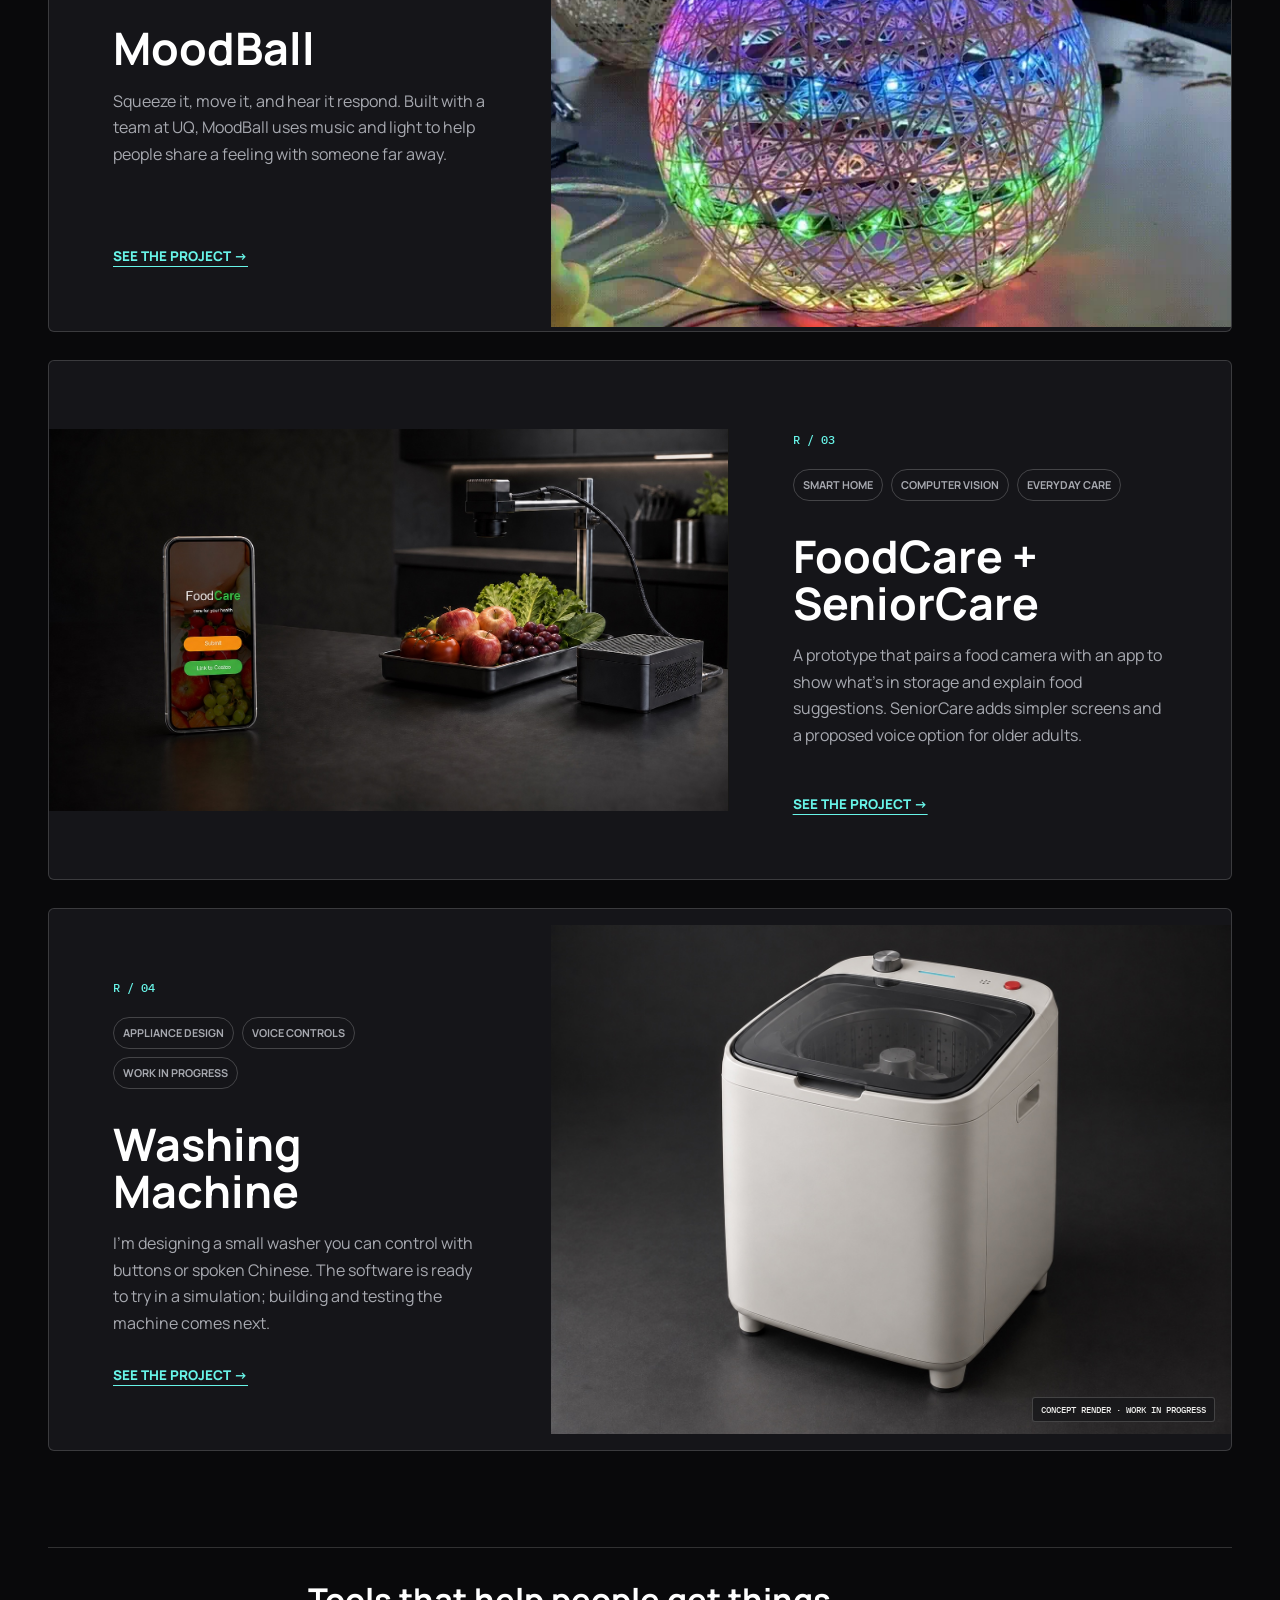
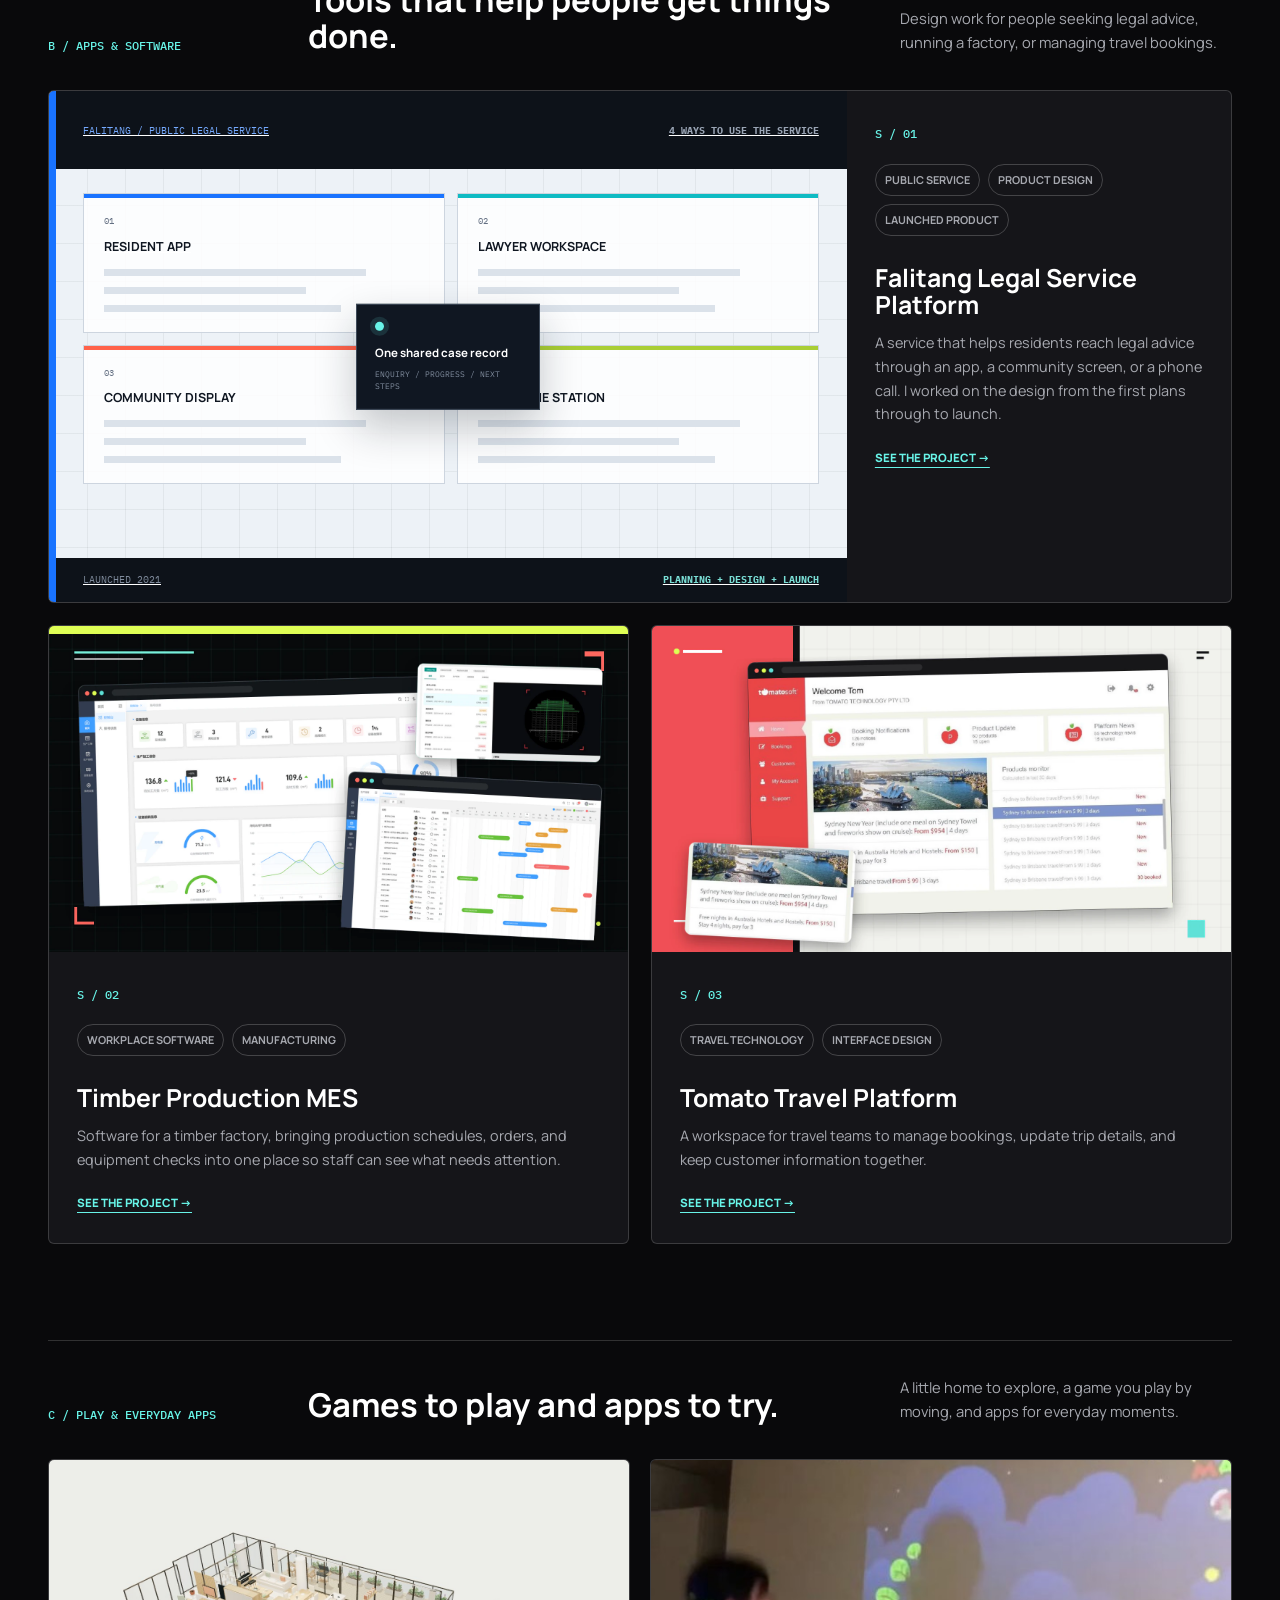
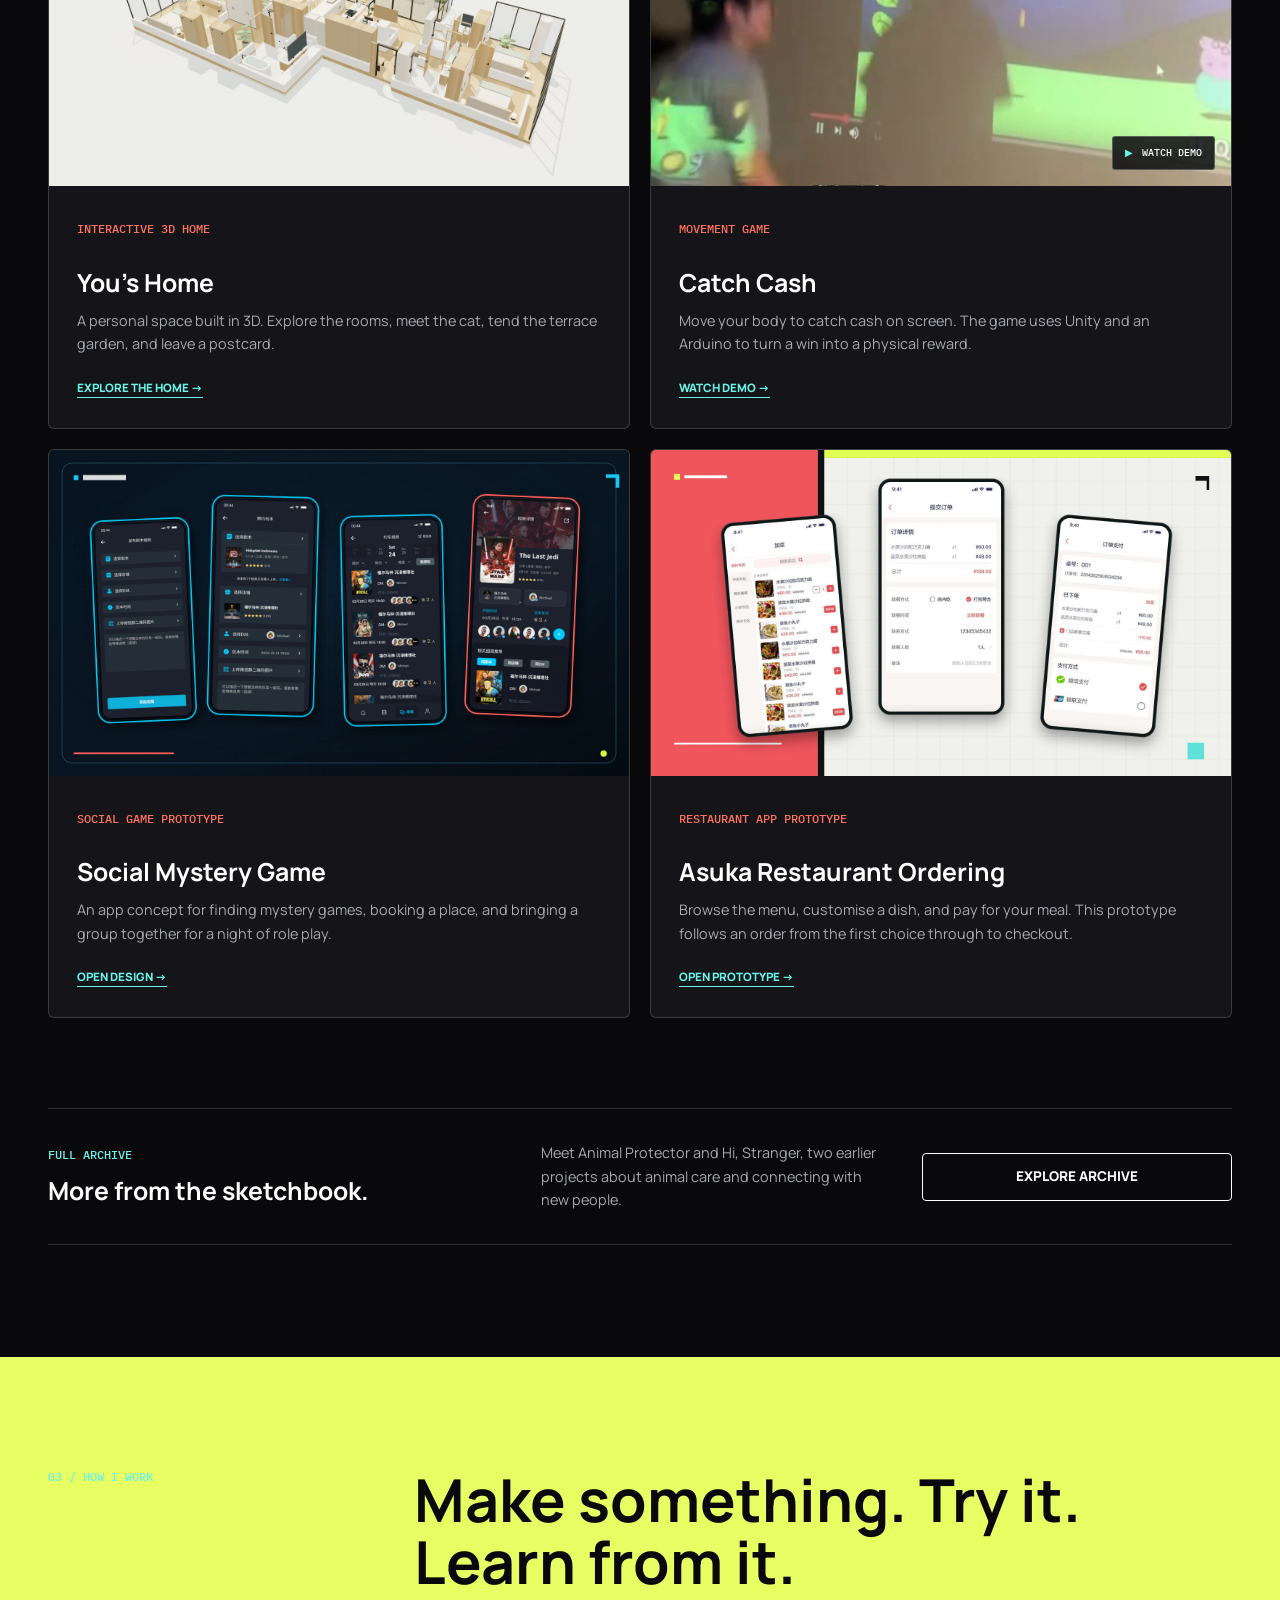
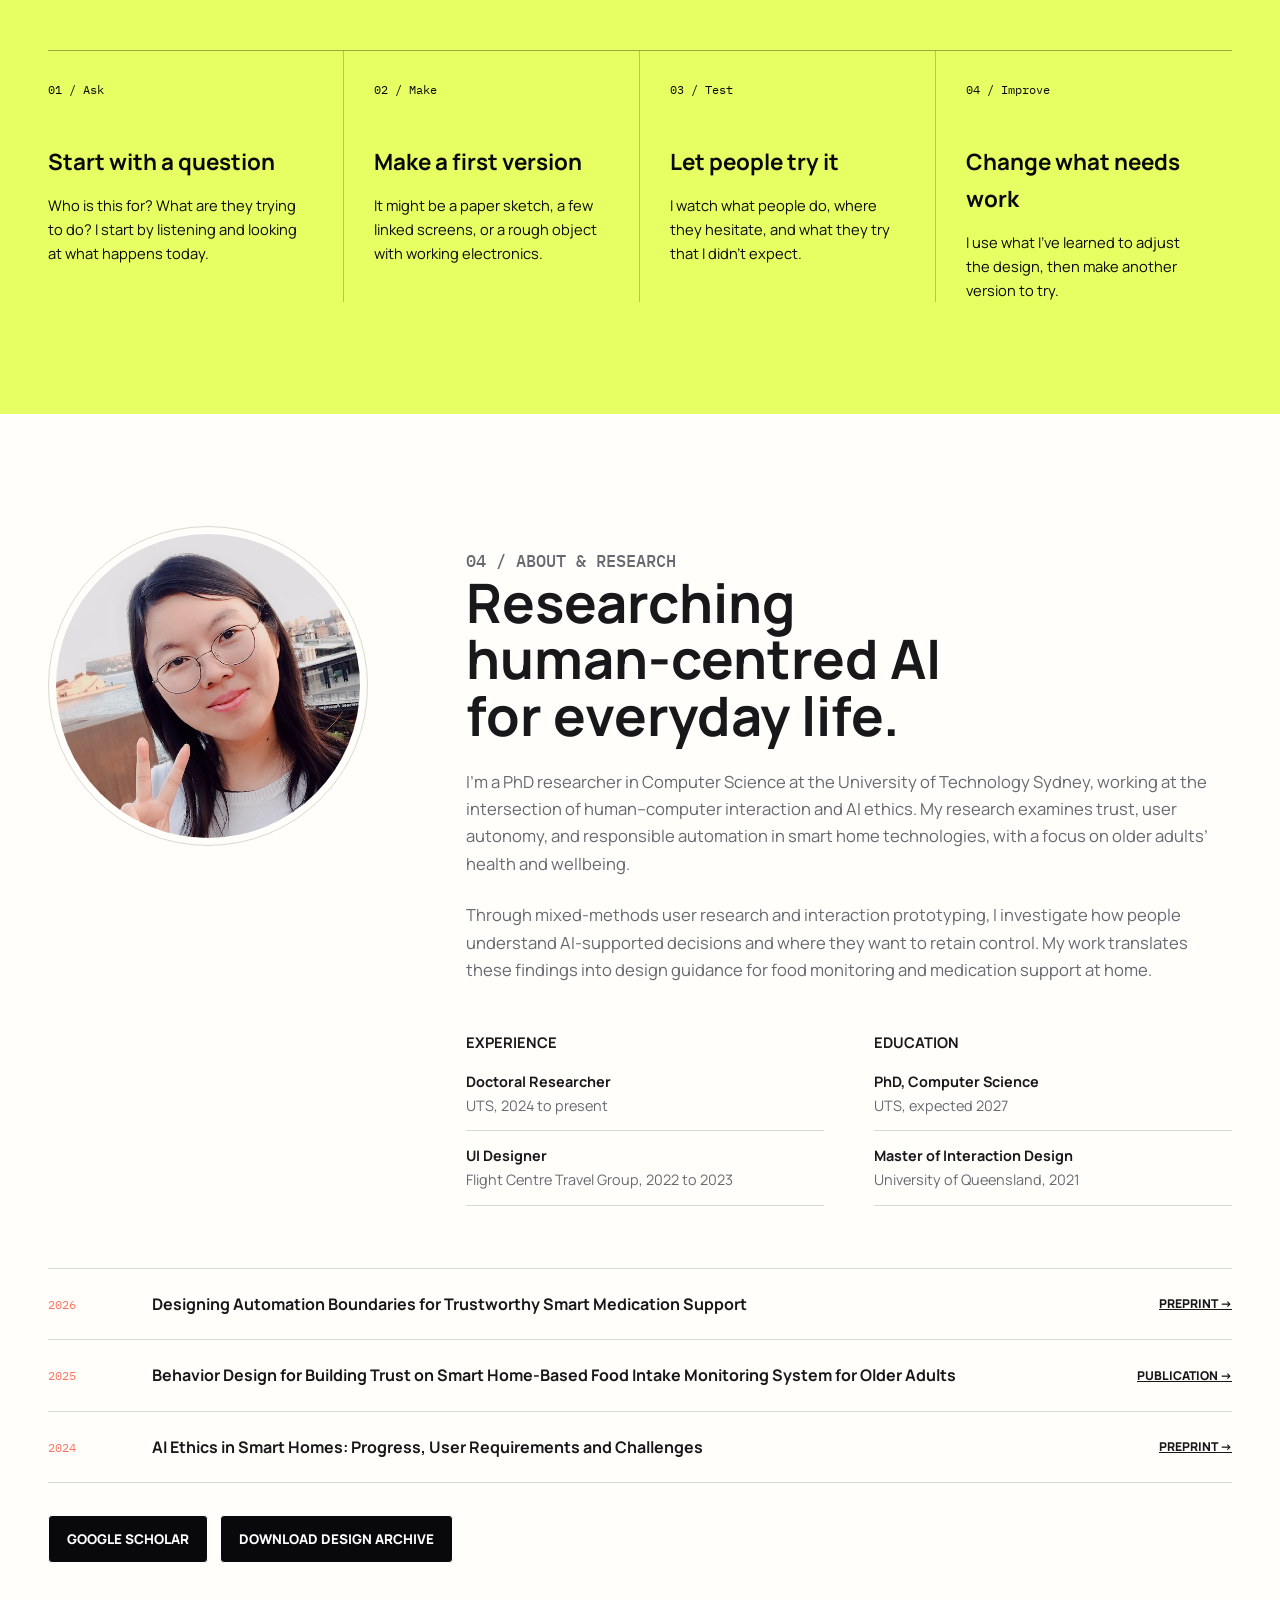
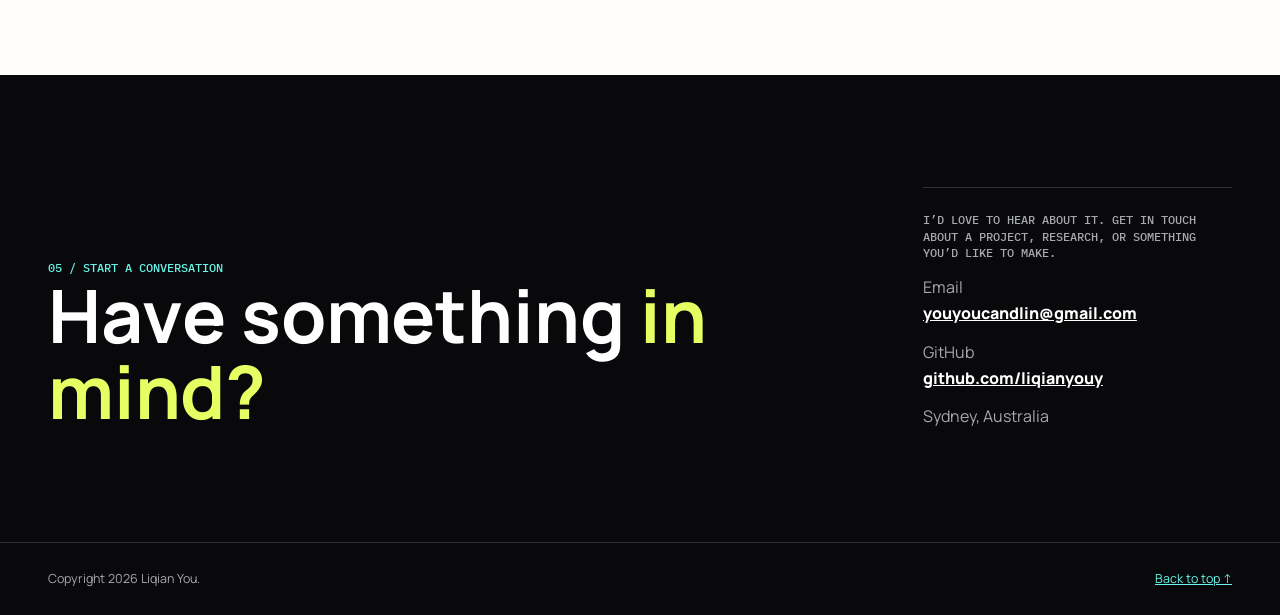
==== commit 6aec98f7: "Restore publication titles and foreground research with refined portfolio imagery" ====
--- a/portfolio/index.html
+++ b/portfolio/index.html
@@ -21,7 +21,7 @@
         href="https://fonts.googleapis.com/css2?family=IBM+Plex+Mono:wght@500&amp;family=Manrope:wght@400;600;700;800&amp;display=swap"
         rel="stylesheet">
     <link rel="stylesheet" href="assets/css/site.css?v=10">
-    <link rel="stylesheet" href="assets/css/home-intro.css?v=20260906-4">
+    <link rel="stylesheet" href="assets/css/home-intro.css?v=20260909-1">
     <script src="assets/js/home-intro.js?v=20260906-3" defer></script>
 </head>
 
@@ -223,10 +223,10 @@
                         <article class="featured-project featured-project--washer" id="washing-machine-project">
                             <a class="project-media project-media--washer" href="projects/washing-machine/"
                                 aria-label="See the Washing Machine project">
-                                <img src="assets/images/washing-machine/front-section.svg"
-                                    alt="Drawing showing the inside of the small washing machine design"
-                                    width="620" height="700" loading="lazy" decoding="async">
-                                <span class="washer-media-caption">Design drawing / Work in progress</span>
+                                <img src="assets/images/washing-machine/concept-render.jpg"
+                                    alt="Photorealistic concept render of a compact top-loading washer with an off-white body and a smoked transparent lid"
+                                    width="1448" height="1086" loading="lazy" decoding="async">
+                                <span class="washer-media-caption">Concept render · Work in progress</span>
                             </a>
                             <div class="project-copy">
                                 <div>
@@ -348,23 +348,25 @@
 
                     <div class="prototype-grid">
                         <article class="prototype-card">
-                            <a class="prototype-media" href="../little-world/" aria-label="Enter 小尤の家 — Welcome to my home">
+                            <a class="prototype-media" href="../little-world/" aria-label="Explore You’s Home, an interactive 3D home">
                                 <img src="assets/images/little-world/home-preview.jpg"
                                     alt="A warm, interactive 3D home with a garden terrace, a piano, and a little orange cat"
                                     width="1440" height="810" loading="lazy" decoding="async">
                             </a>
                             <div class="prototype-copy">
                                 <span class="archive-type">Interactive 3D home</span>
-                                <h4>小尤の家 · Welcome to my home</h4>
-                                <p>Come in and stay a while. Explore the rooms, say hello to my cat, tend the terrace garden, and leave a little postcard.</p>
-                                <a class="text-link" href="../little-world/">Welcome to my home &rarr;</a>
+                                <h4>You’s Home</h4>
+                                <p>A personal space built in 3D. Explore the rooms, meet the cat, tend the terrace garden, and leave a postcard.</p>
+                                <a class="text-link" href="../little-world/">Explore the home &rarr;</a>
                             </div>
                         </article>
                         <article class="prototype-card">
-                            <a class="prototype-media" href="https://www.youtube.com/watch?v=dLix0WGiJeo">
-                                <img src="assets/images/projects/catch-cash/cover.webp"
-                                    alt="A participant controlling the Catch Cash Unity game, paired with a close view of the gameplay"
-                                    loading="lazy" decoding="async">
+                            <a class="prototype-media prototype-media--demo" href="https://www.youtube.com/watch?v=dLix0WGiJeo"
+                                aria-label="Watch the Catch Cash demo">
+                                <img src="assets/images/projects/catch-cash/screens/demo.jpg"
+                                    alt="A participant interacting with a projected game during the project demonstration"
+                                    width="863" height="486" loading="lazy" decoding="async">
+                                <span class="demo-media-label" aria-hidden="true"><span>▶</span> Watch demo</span>
                             </a>
                             <div class="prototype-copy">
                                 <span class="archive-type">Movement game</span>
@@ -466,13 +468,18 @@
                             decoding="async">
                     </a>
                     <div class="profile-copy">
-                        <p class="section-index">04 / A bit about me</p>
-                        <h2>A designer who<br>likes to make things.</h2>
+                        <p class="section-index">04 / About &amp; research</p>
+                        <h2>Researching <span class="research-focus">human&#8209;centred AI</span> for everyday life.</h2>
                         <p>
-                            I’m a designer and PhD candidate in Computer Science at UTS in Sydney. My research asks
-                            how AI can help people look after their health at home, and how people can stay in control
-                            of the technology they use. Before my PhD, I worked in product management, interface design,
-                            public services, travel, and multimedia production.
+                            I’m a PhD researcher in Computer Science at the University of Technology Sydney, working
+                            at the intersection of human–computer interaction and AI ethics. My research examines
+                            trust, user autonomy, and responsible automation in smart home technologies, with a focus
+                            on older adults’ health and wellbeing.
+                        </p>
+                        <p>
+                            Through mixed-methods user research and interaction prototyping, I investigate how people
+                            understand AI-supported decisions and where they want to retain control. My work translates
+                            these findings into design guidance for food monitoring and medication support at home.
                         </p>
 
                         <div class="profile-lists">
@@ -497,17 +504,17 @@
                 <div class="publication-strip" aria-label="Some of my research">
                     <article>
                         <span>2026</span>
-                        <h3>When should medication technology act, and when should it ask?</h3>
+                        <h3>Designing Automation Boundaries for Trustworthy Smart Medication Support</h3>
                         <a href="https://arxiv.org/abs/2606.28777">Preprint &rarr;</a>
                     </article>
                     <article>
                         <span>2025</span>
-                        <h3>How people come to trust food monitoring at home</h3>
+                        <h3>Behavior Design for Building Trust on Smart Home-Based Food Intake Monitoring System for Older Adults</h3>
                         <a href="https://doi.org/10.1007/978-3-031-99965-9_3">Publication &rarr;</a>
                     </article>
                     <article>
                         <span>2024</span>
-                        <h3>What responsible AI means in the home</h3>
+                        <h3>AI Ethics in Smart Homes: Progress, User Requirements and Challenges</h3>
                         <a href="https://arxiv.org/abs/2412.09813">Preprint &rarr;</a>
                     </article>
                 </div>
--- a/portfolio/assets/css/home-intro.css
+++ b/portfolio/assets/css/home-intro.css
@@ -380,15 +380,30 @@
     .studio-hero .intro-layout .orb-stage { transform: none; }
 }
 
-/* The washer is a design reference, so preserve the complete drawing. */
+.profile-copy h2 {
+    text-wrap: balance;
+}
+
+.research-focus { display: inline-block; }
+
+@media (min-width: 761px) and (max-width: 1080px) {
+    .profile-copy h2 { font-size: clamp(1.85rem, 3.6vw, 2.65rem); }
+    .archive-callout { grid-template-columns: repeat(2, minmax(0, 1fr)); }
+    .archive-callout .button { grid-column: 1 / -1; justify-self: start; }
+}
+
+@media (max-width: 760px) {
+    .profile-copy h2 { font-size: clamp(1.85rem, 8.6vw, 2.45rem); }
+}
+
+/* Keep the complete concept visible within the same 4:3 frame as the product covers. */
 .featured-project--washer .project-media--washer {
     position: relative;
-    display: grid;
-    grid-template-rows: minmax(0, 1fr);
-    place-items: center;
+    display: block;
     min-width: 0;
-    padding: 24px 24px 42px;
-    background: #e8ece8;
+    overflow: hidden;
+    aspect-ratio: 4 / 3;
+    background: #29292b;
     text-decoration: none;
 }
 
@@ -397,16 +412,18 @@
     min-height: 0;
     width: 100%;
     height: 100%;
-    max-height: 410px;
     object-fit: contain;
 }
 
 .featured-project--washer .washer-media-caption {
     position: absolute;
-    right: 12px;
-    bottom: 15px;
-    left: 12px;
-    color: #46564d;
+    right: 16px;
+    bottom: 12px;
+    padding: 5px 8px;
+    border: 1px solid rgba(255, 255, 255, 0.18);
+    border-radius: 3px;
+    color: #efefed;
+    background: rgba(23, 23, 25, 0.8);
     font: 500 9px/1.5 "IBM Plex Mono", monospace;
     text-align: center;
     text-transform: uppercase;
@@ -421,6 +438,42 @@
     .featured-project.featured-project--washer { grid-template-columns: minmax(0, 1fr); }
 }
 
-@media (max-width: 760px) {
-    .featured-project--washer .project-media--washer { height: 300px; aspect-ratio: auto; }
-}
+.prototype-media--demo {
+    position: relative;
+    background: #242526;
+}
+
+/* Frame the original demonstration once, with the video player chrome outside the crop. */
+.prototype-media--demo img {
+    transform: scale(1.32);
+    transform-origin: 0% 50%;
+}
+
+.prototype-media--demo:hover img,
+.prototype-media--demo:focus-visible img {
+    transform: scale(1.35);
+}
+
+.demo-media-label {
+    position: absolute;
+    right: 16px;
+    bottom: 16px;
+    display: inline-flex;
+    gap: 9px;
+    align-items: center;
+    padding: 9px 12px;
+    border: 1px solid rgba(255, 255, 255, 0.25);
+    border-radius: 3px;
+    color: #fff;
+    background: rgba(17, 18, 20, 0.88);
+    font: 500 10px/1.4 "IBM Plex Mono", monospace;
+    text-transform: uppercase;
+}
+
+.demo-media-label > span {
+    color: var(--cyan);
+}
+
+@media (prefers-reduced-motion: reduce) {
+    .prototype-media--demo img { transition: none; }
+}
